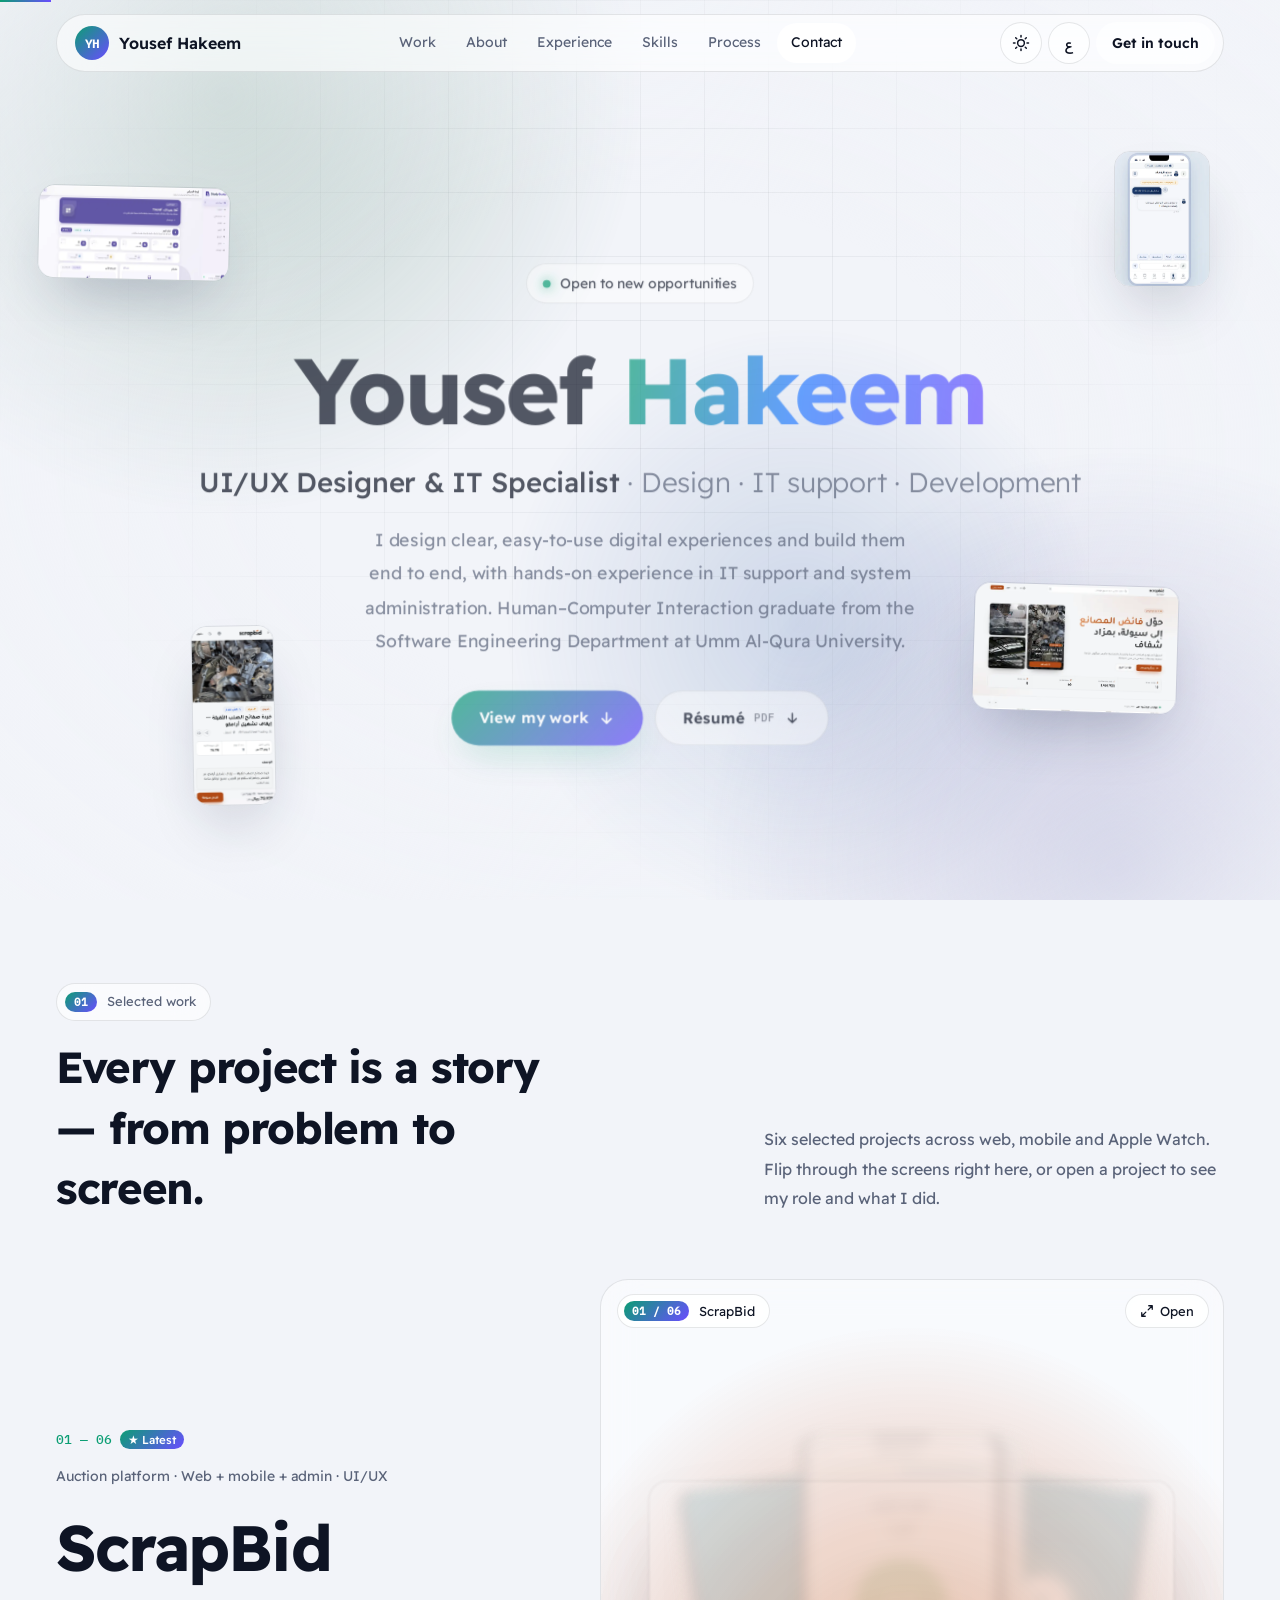
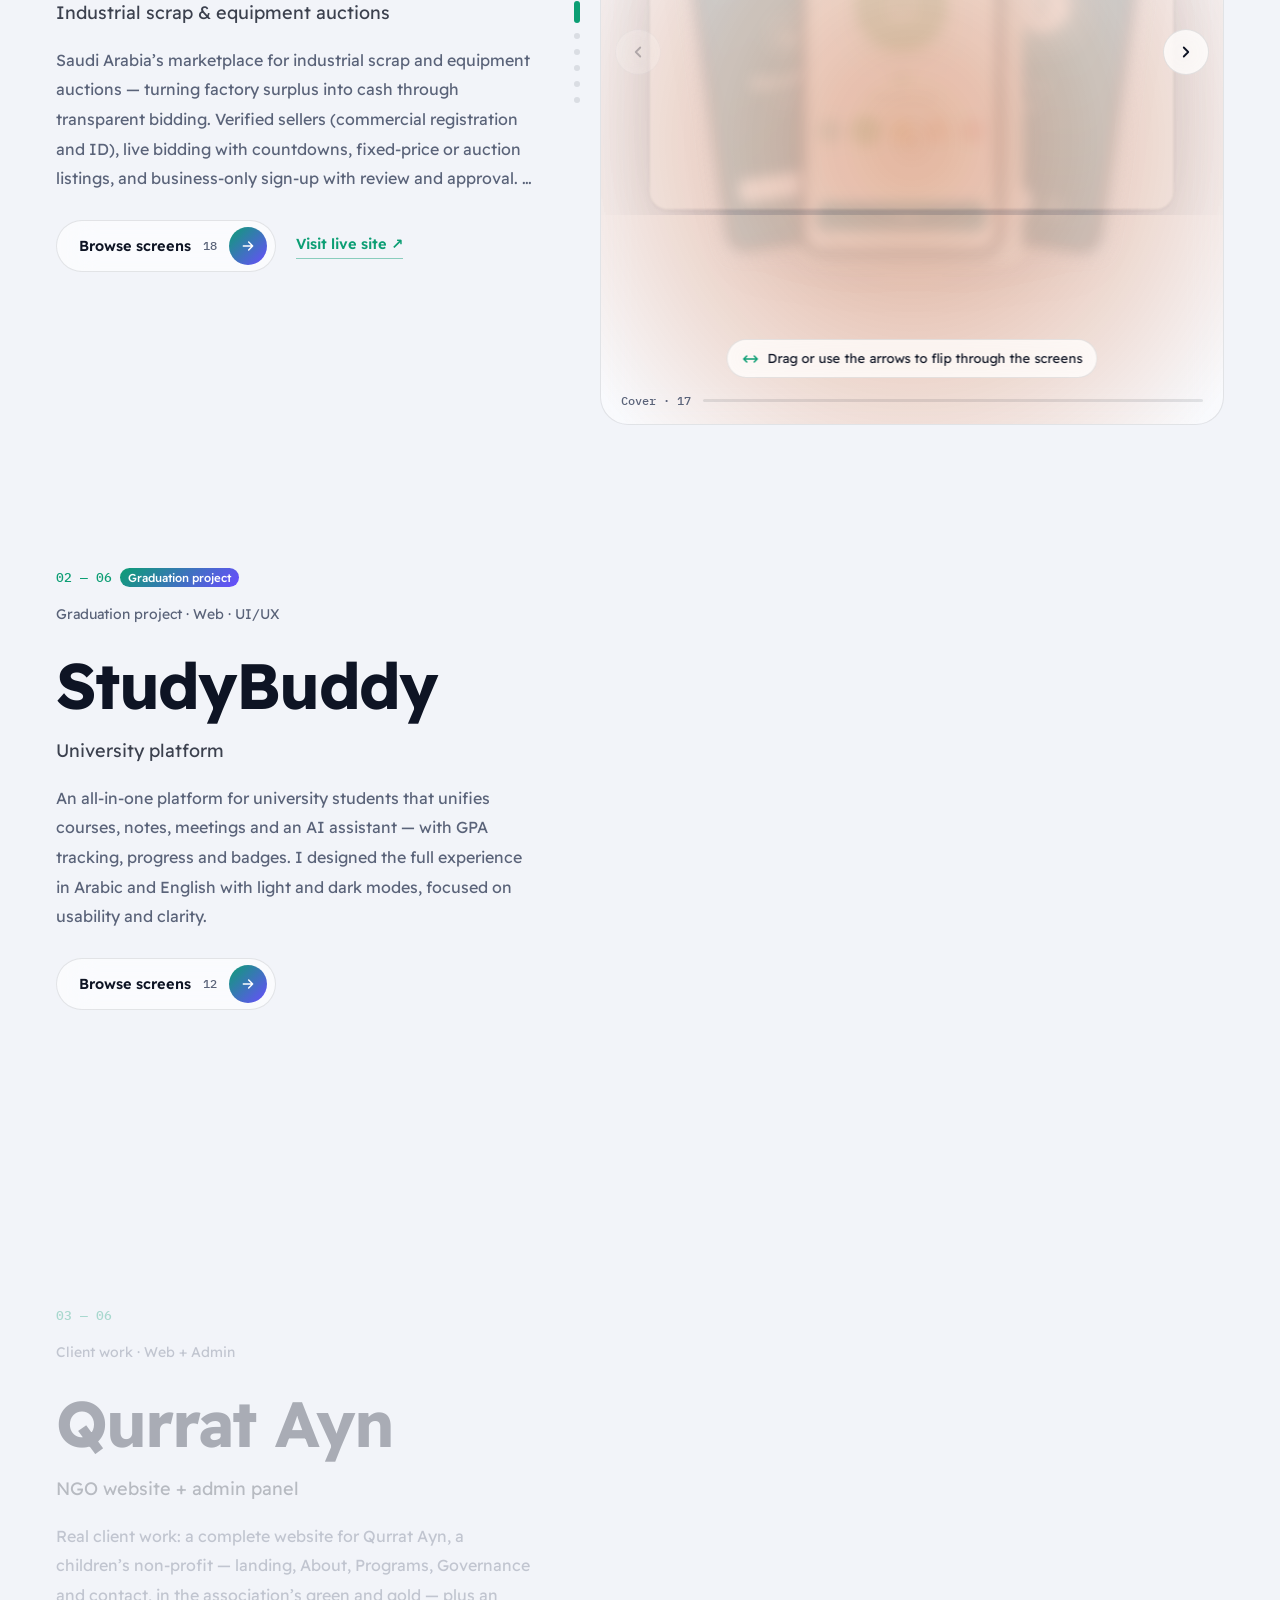
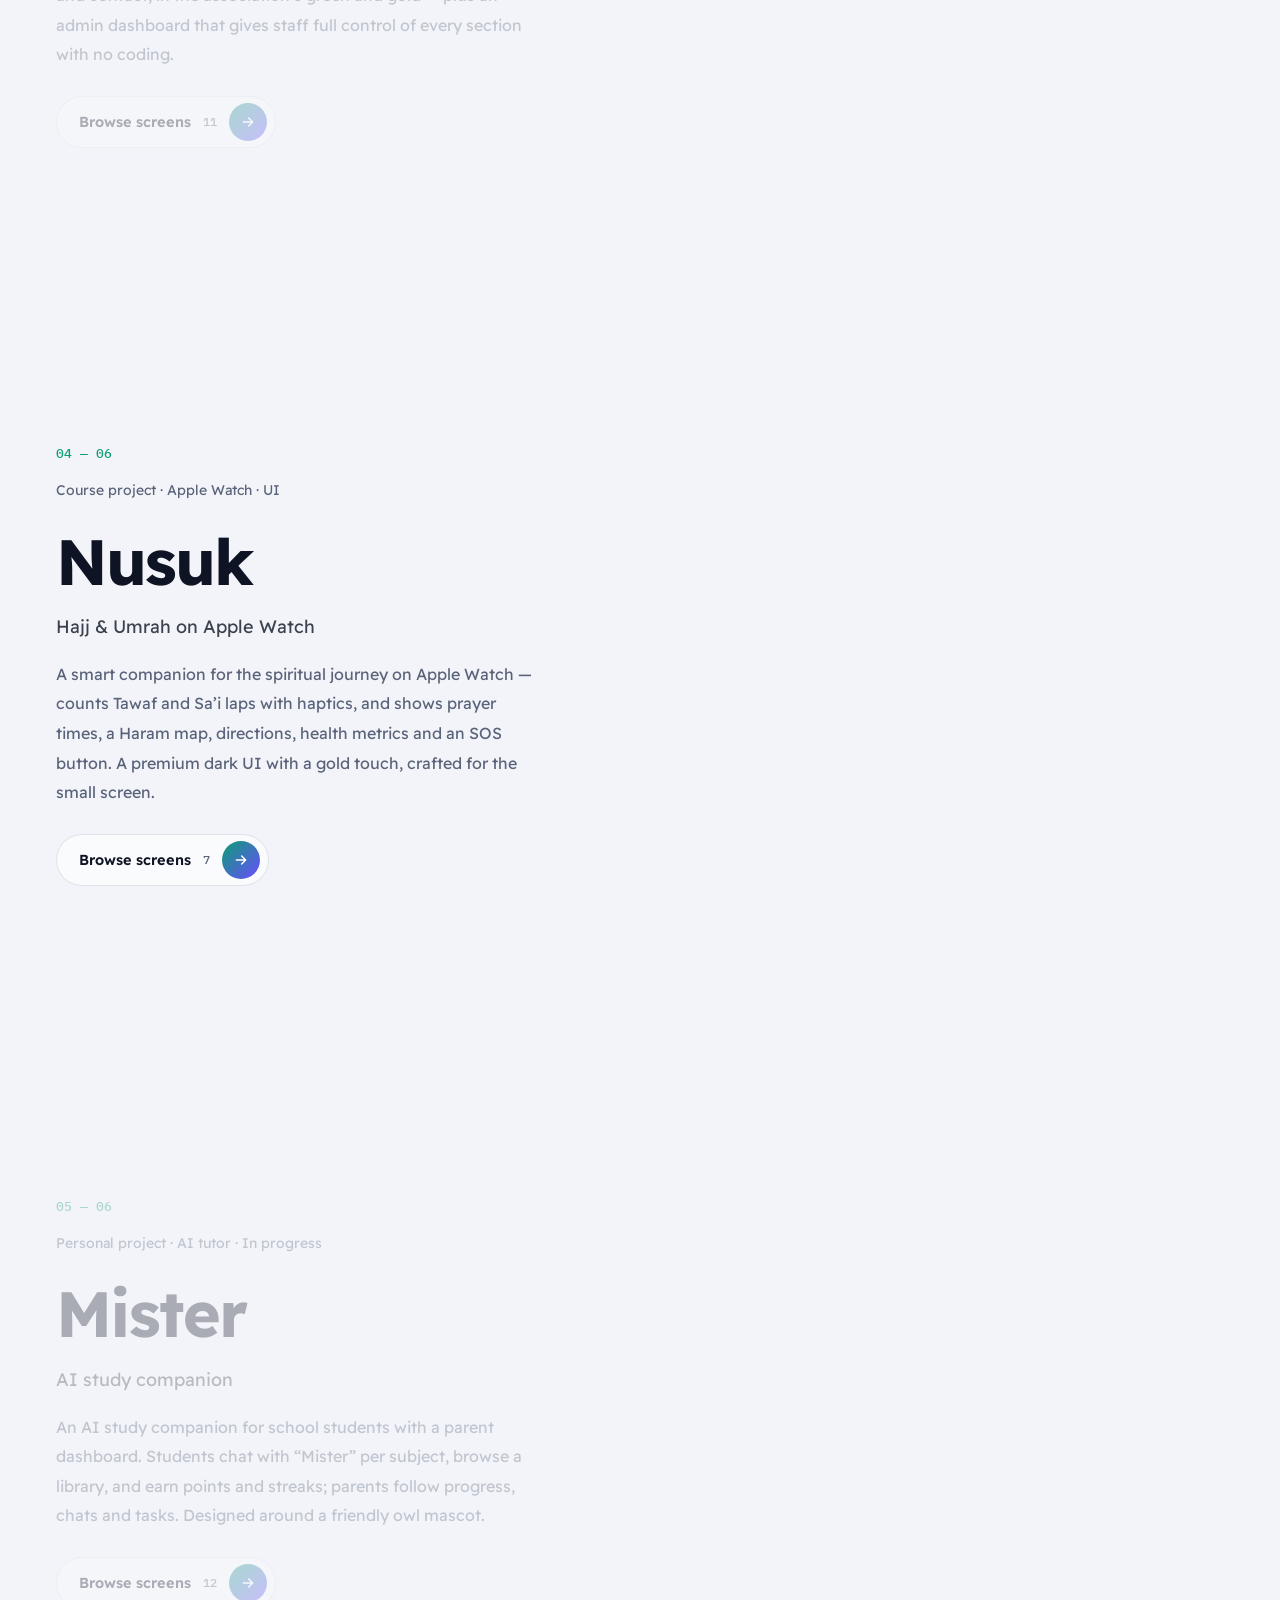
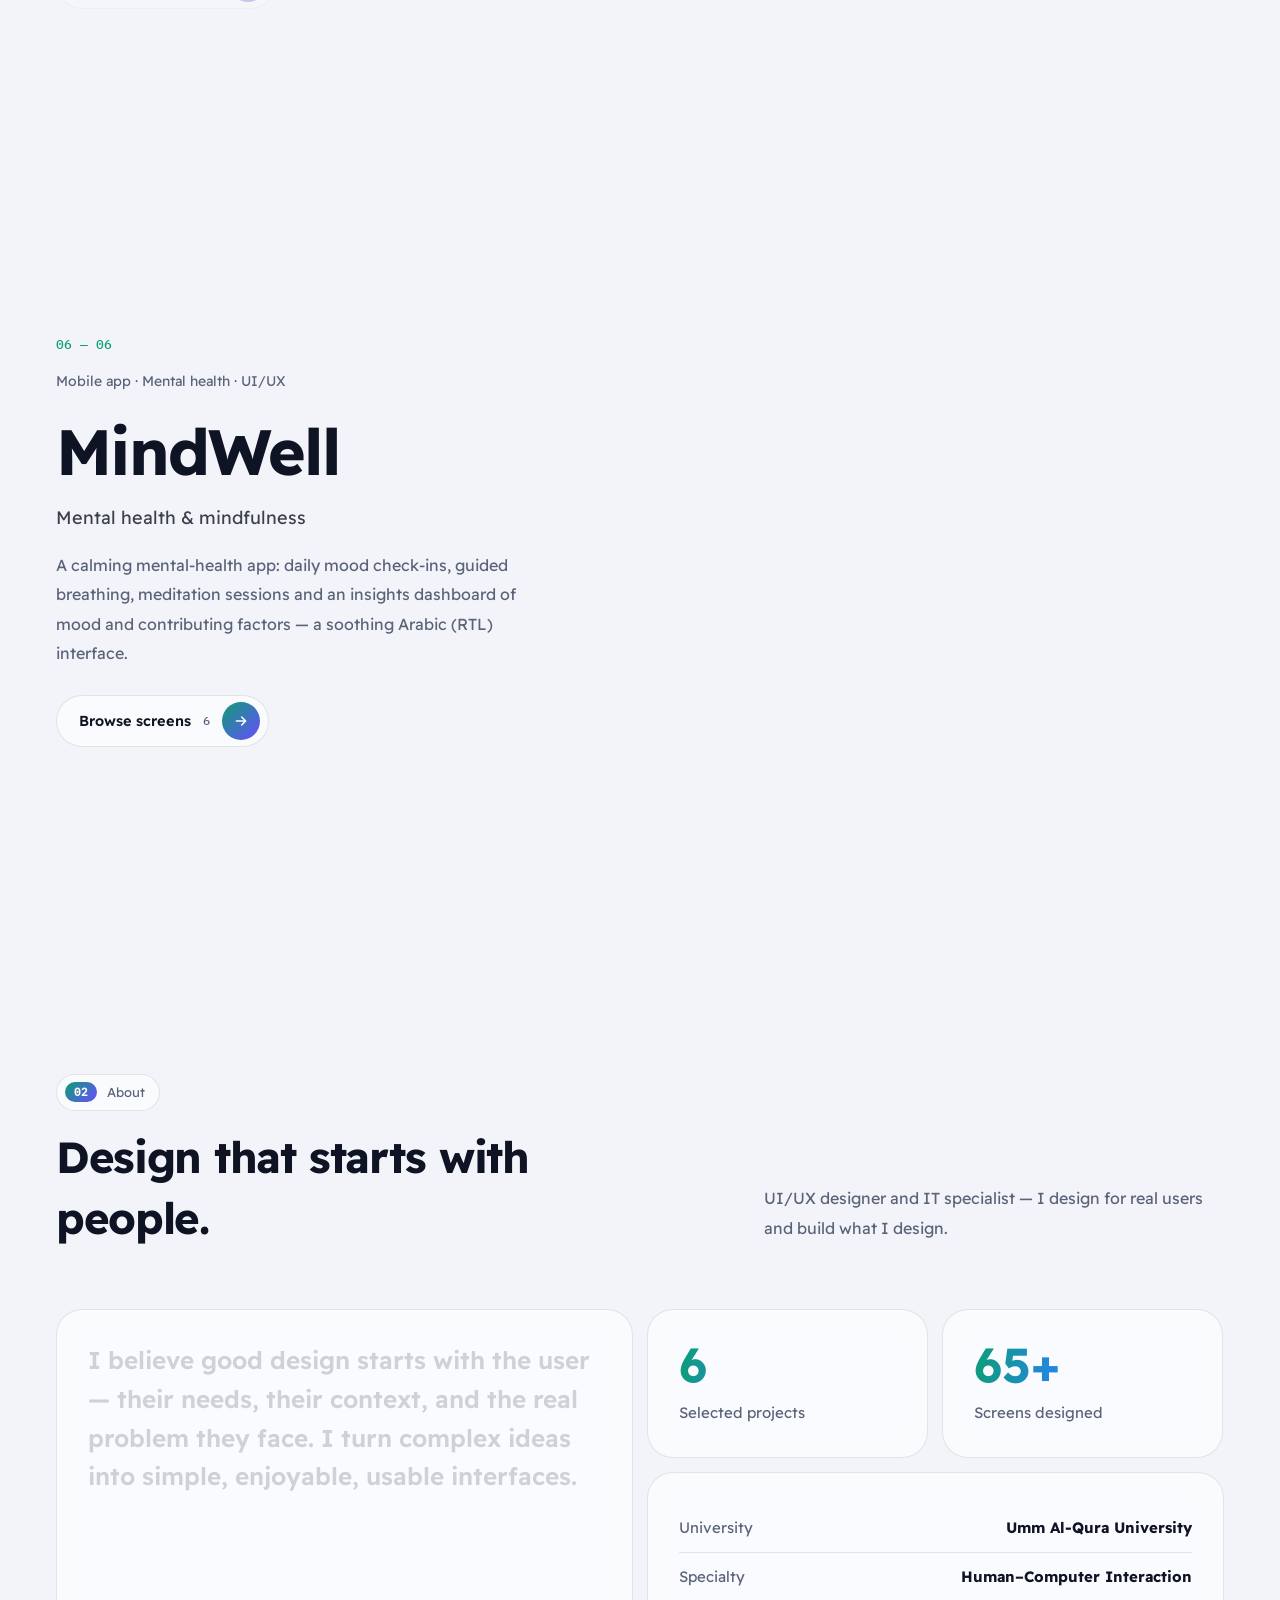
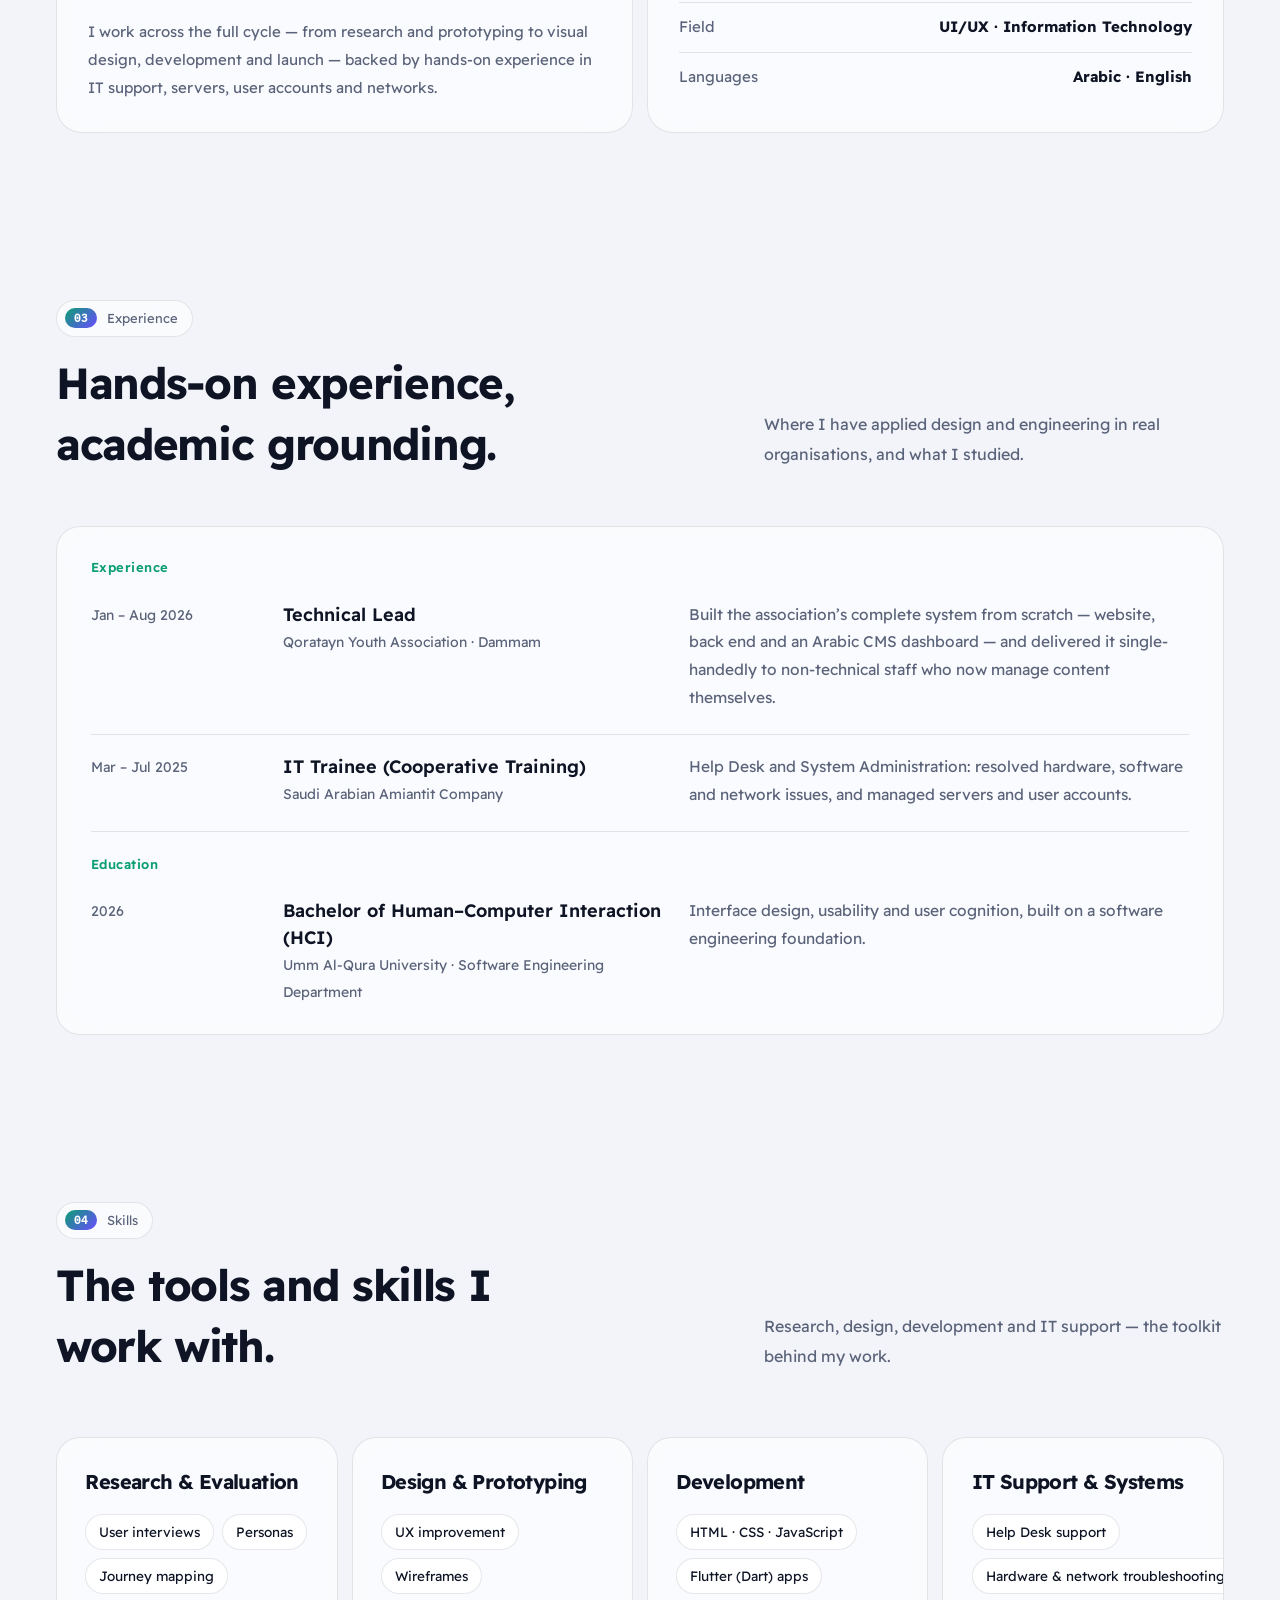
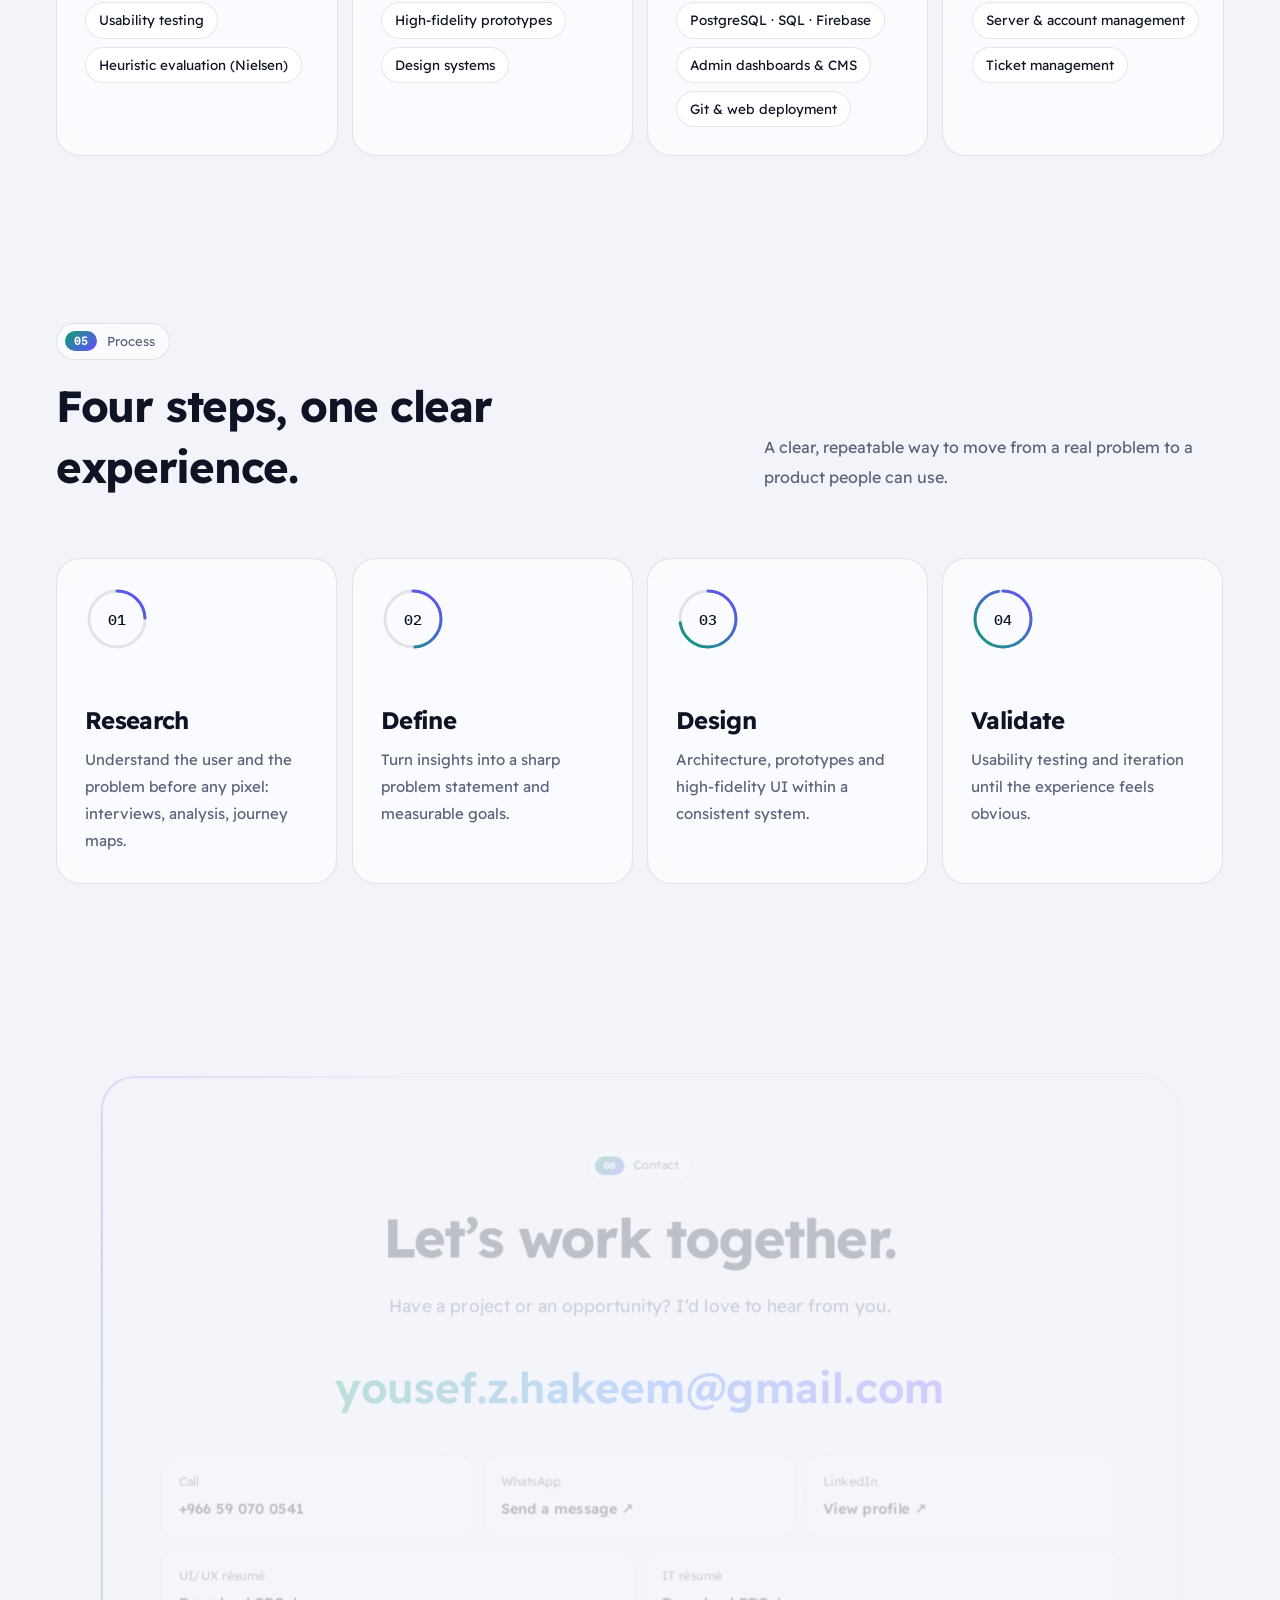
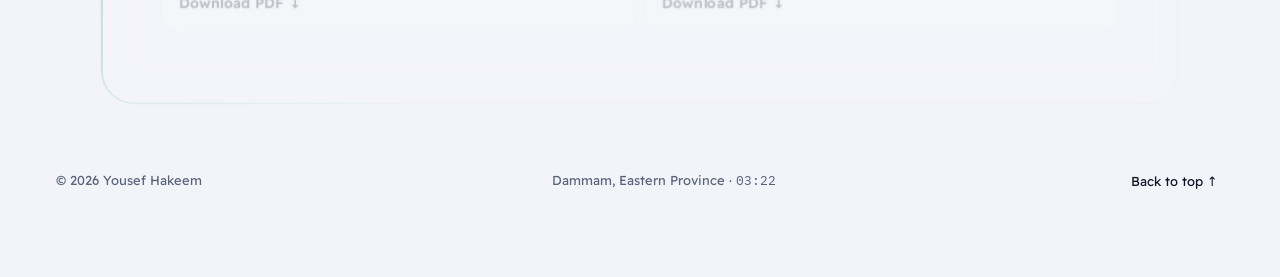
==== index.html @ 1721e30c "Make light mode the default theme New visitors land on the light theme (applied before first paint, " ====
<!doctype html>
<html lang="en" dir="ltr">
<head>
  <meta charset="utf-8">
  <meta name="viewport" content="width=device-width, initial-scale=1, viewport-fit=cover">
  <title>Yousef Hakeem — UI/UX Designer &amp; IT Specialist · يوسف حكيم</title>
  <meta name="description" content="Portfolio of Yousef Hakeem — UI/UX Designer &amp; IT Specialist, Human-Computer Interaction graduate from Umm Al-Qura University. بورتفوليو يوسف حكيم: تصميم UI/UX ودعم تقني وتطوير.">
  <meta name="author" content="Yousef Hakeem">
  <link rel="canonical" href="https://yousef-hakeem.github.io/">
  <meta name="theme-color" content="#f2f4f9">
  <meta property="og:type" content="website">
  <meta property="og:locale" content="en_US">
  <meta property="og:locale:alternate" content="ar_SA">
  <meta property="og:url" content="https://yousef-hakeem.github.io/">
  <meta property="og:title" content="Yousef Hakeem — UI/UX Designer &amp; IT Specialist · يوسف حكيم">
  <meta property="og:description" content="تصميم UI/UX · دعم تقني · تطوير — UI/UX Design · IT Support · Development">
  <meta property="og:image" content="https://yousef-hakeem.github.io/assets/og.jpg">
  <meta property="og:image:width" content="1200">
  <meta property="og:image:height" content="630">
  <meta name="twitter:card" content="summary_large_image">
  <meta name="twitter:image" content="https://yousef-hakeem.github.io/assets/og.jpg">
  <link rel="icon" href="data:image/svg+xml,%3Csvg xmlns='http://www.w3.org/2000/svg' viewBox='0 0 100 100'%3E%3Crect width='100' height='100' rx='24' fill='%23070a12'/%3E%3Ctext x='50' y='66' font-family='Arial' font-weight='800' font-size='46' fill='%237cf2c8' text-anchor='middle'%3EYH%3C/text%3E%3C/svg%3E">
  <link rel="stylesheet" href="shared/fonts.css?v=20261108c">
  <link rel="stylesheet" href="lib/lenis.css?v=20261108c">
  <link rel="stylesheet" href="shared/viewer.css?v=20261108c">
  <link rel="stylesheet" href="shared/fab.css?v=20261108c">
  <link rel="stylesheet" href="assets/site.css?v=20261108c">
  <script>
    window.SITE_ROOT = '';
    (function () {
      var t = 'light';
      try { t = localStorage.getItem('yh-theme') === 'dark' ? 'dark' : 'light'; } catch (e) {} // light by default
      document.documentElement.dataset.theme = t;
      // a visitor who chose Arabic gets it before first paint
      try { if (localStorage.getItem('yh-lang') === 'ar') { document.documentElement.lang = 'ar'; document.documentElement.dir = 'rtl'; } } catch (e) {}
      if (t === 'dark') document.querySelector('meta[name="theme-color"]').setAttribute('content', '#070a12');
      // the intro curtain plays once per visit
      try { if (sessionStorage.getItem('yh-intro') || matchMedia('(prefers-reduced-motion: reduce)').matches) document.documentElement.classList.add('no-loader'); } catch (e) {}
    })();
  </script>
</head>
<body>
  <div class="loader" aria-hidden="true">
    <div class="ld-mark"><i class="on-grad">YH</i></div>
    <div class="ld-line"><span class="ld-fill"></span></div>
    <div class="ld-meta"><span>UI / UX · HCI</span><b class="ld-n">00</b></div>
  </div>
  <div id="app"></div>
  <noscript><p style="padding:40px;text-align:center;font-family:sans-serif">يوسف حكيم — مصمم واجهات وتجربة المستخدم · yousef.z.hakeem@gmail.com · +966 59 070 0541</p></noscript>
  <script src="shared/media.js?v=20261108c"></script>
  <script src="shared/data.js?v=20261108c"></script>
  <script src="lib/gsap.min.js?v=20261108c"></script>
  <script src="lib/ScrollTrigger.min.js?v=20261108c"></script>
  <script src="lib/lenis.min.js?v=20261108c"></script>
  <script src="shared/viewer.js?v=20261108c"></script>
  <script src="shared/fab.js?v=20261108c"></script>
  <script src="assets/site.js?v=20261108c"></script>
</body>
</html>
---- shared/fonts.css ----
/* Self-hosted fonts (no external requests). Arabic + Latin subsets per family. */
@font-face { font-family: 'Alexandria'; src: url(../fonts/alexandria-arabic-wght-normal.woff2) format('woff2'); font-weight: 100 900; font-display: swap;
  unicode-range: U+0600-06FF, U+0750-077F, U+0870-088E, U+0890-0891, U+0897-08E1, U+08E3-08FF, U+200C-200E, U+2010-2011, U+204F, U+2E41, U+FB50-FDFF, U+FE70-FE74, U+FE76-FEFC; }
@font-face { font-family: 'Alexandria'; src: url(../fonts/alexandria-latin-wght-normal.woff2) format('woff2'); font-weight: 100 900; font-display: swap;
  unicode-range: U+0000-00FF, U+0131, U+0152-0153, U+02BB-02BC, U+02C6, U+02DA, U+02DC, U+0304, U+0308, U+0329, U+2000-206F, U+20AC, U+2122, U+2191, U+2193, U+2212, U+2215, U+FEFF, U+FFFD; }

@font-face { font-family: 'Readex Pro'; src: url(../fonts/readex-pro-arabic-wght-normal.woff2) format('woff2'); font-weight: 160 700; font-display: swap;
  unicode-range: U+0600-06FF, U+0750-077F, U+0870-088E, U+0890-0891, U+0897-08E1, U+08E3-08FF, U+200C-200E, U+2010-2011, U+204F, U+2E41, U+FB50-FDFF, U+FE70-FE74, U+FE76-FEFC; }
@font-face { font-family: 'Readex Pro'; src: url(../fonts/readex-pro-latin-wght-normal.woff2) format('woff2'); font-weight: 160 700; font-display: swap;
  unicode-range: U+0000-00FF, U+0131, U+0152-0153, U+02BB-02BC, U+02C6, U+02DA, U+02DC, U+0304, U+0308, U+0329, U+2000-206F, U+20AC, U+2122, U+2191, U+2193, U+2212, U+2215, U+FEFF, U+FFFD; }

@font-face { font-family: 'Noto Kufi Arabic'; src: url(../fonts/noto-kufi-arabic-arabic-wght-normal.woff2) format('woff2'); font-weight: 100 900; font-display: swap;
  unicode-range: U+0600-06FF, U+0750-077F, U+0870-088E, U+0890-0891, U+0897-08E1, U+08E3-08FF, U+200C-200E, U+2010-2011, U+204F, U+2E41, U+FB50-FDFF, U+FE70-FE74, U+FE76-FEFC; }
@font-face { font-family: 'Noto Kufi Arabic'; src: url(../fonts/noto-kufi-arabic-latin-wght-normal.woff2) format('woff2'); font-weight: 100 900; font-display: swap;
  unicode-range: U+0000-00FF, U+0131, U+0152-0153, U+02BB-02BC, U+02C6, U+02DA, U+02DC, U+0304, U+0308, U+0329, U+2000-206F, U+20AC, U+2122, U+2191, U+2193, U+2212, U+2215, U+FEFF, U+FFFD; }

@font-face { font-family: 'IBM Plex Mono'; src: url(../fonts/ibm-plex-mono-latin-400-normal.woff2) format('woff2'); font-weight: 400; font-display: swap; }
@font-face { font-family: 'IBM Plex Mono'; src: url(../fonts/ibm-plex-mono-latin-500-normal.woff2) format('woff2'); font-weight: 500; font-display: swap; }
---- lib/lenis.css ----
html.lenis,html.lenis body{height:auto}.lenis:not(.lenis-autoToggle).lenis-stopped{overflow:clip}.lenis.lenis-smooth [data-lenis-prevent]{overscroll-behavior:contain}.lenis.lenis-smooth iframe{pointer-events:none}.lenis.lenis-autoToggle{transition-property:overflow;transition-duration:1ms;transition-behavior:allow-discrete}
---- shared/viewer.css ----
/* Project viewer: full-screen sheet with every screen stacked, plus a zoom layer.
   Themed by the page through --pv-* custom properties. */
.pv { position: fixed; inset: 0; z-index: 9000; visibility: hidden; pointer-events: none; }
.pv.is-open { visibility: visible; pointer-events: auto; }
.pv-backdrop { position: absolute; inset: 0; background: var(--pv-backdrop, rgba(0,0,0,.6)); opacity: 0; transition: opacity .5s ease; backdrop-filter: blur(8px); -webkit-backdrop-filter: blur(8px); }
.pv.is-open .pv-backdrop { opacity: 1; }
.pv-sheet { position: absolute; inset: 0; background: var(--pv-bg, #0d0f0e); color: var(--pv-ink, #eee);
  transform: translateY(100%); transition: transform .75s cubic-bezier(.76,0,.24,1); display: flex; flex-direction: column;
  font-family: var(--pv-font, inherit); }
.pv.is-open .pv-sheet { transform: translateY(0); }
.pv-scroll { flex: 1; overflow-y: auto; overscroll-behavior: contain; -webkit-overflow-scrolling: touch; outline: none; }

.pv-top { position: sticky; top: 0; z-index: 3; display: flex; align-items: center; justify-content: space-between; gap: 12px;
  padding: 14px clamp(16px, 4vw, 40px); background: color-mix(in srgb, var(--pv-bg, #0d0f0e) 82%, transparent);
  backdrop-filter: blur(14px); -webkit-backdrop-filter: blur(14px); border-bottom: 1px solid var(--pv-line, rgba(255,255,255,.08)); }
.pv-crumb { font: 500 12px/1.2 'IBM Plex Mono', 'Readex Pro', ui-monospace, monospace; letter-spacing: .08em; color: var(--pv-muted, #9aa); text-transform: uppercase;
  white-space: nowrap; overflow: hidden; text-overflow: ellipsis; }
.pv-crumb b { color: var(--pv-accent, #5be3a8); font-weight: 500; }
.pv-close { flex-shrink: 0; height: 44px; padding: 0 18px 0 14px; border-radius: 999px; border: 1px solid var(--pv-line, rgba(255,255,255,.14));
  background: var(--pv-surface, rgba(255,255,255,.06)); color: inherit; font: inherit; font-size: 14px; cursor: pointer; display: inline-flex; align-items: center; gap: 8px; transition: background .2s, border-color .2s; }
.pv-close:hover { border-color: var(--pv-accent, #5be3a8); }
.pv-close svg { width: 18px; height: 18px; }

.pv-head { max-width: 1180px; margin: 0 auto; padding: clamp(28px, 6vw, 72px) clamp(16px, 4vw, 40px) clamp(20px, 4vw, 40px); }
.pv-tag { font: 500 12px/1.4 'IBM Plex Mono', 'Readex Pro', ui-monospace, monospace; letter-spacing: .1em; color: var(--pv-accent, #5be3a8); }
.pv-title { margin: 14px 0 6px; font-size: clamp(36px, 8vw, 92px); line-height: 1.02; font-weight: 700; letter-spacing: -.02em; }
.pv-sub { margin: 0; font-size: clamp(16px, 2.2vw, 22px); color: var(--pv-muted, #9aa); }
.pv-desc { margin: 22px 0 0; max-width: 66ch; font-size: clamp(15px, 1.6vw, 17px); line-height: 1.9; color: var(--pv-ink2, var(--pv-ink, #ddd)); opacity: .86; }
.pv-case { margin-top: 28px; display: grid; gap: 22px; max-width: 980px; }
.pv-facts { margin: 0; display: grid; grid-template-columns: repeat(auto-fit, minmax(180px, 1fr)); gap: 10px; }
.pv-facts div { padding: 14px 16px; border-radius: 14px; background: var(--pv-surface, rgba(255,255,255,.05)); border: 1px solid var(--pv-line, rgba(255,255,255,.12)); }
.pv-facts dt { font-size: 12.5px; color: var(--pv-muted, #9aa); }
.pv-facts dd { margin: 4px 0 0; font-size: 15px; font-weight: 600; color: var(--pv-ink, #eee); }
.pv-did h3 { margin: 0 0 10px; font-size: 16px; font-weight: 600; color: var(--pv-ink, #eee); }
.pv-did ul { margin: 0; padding: 0; list-style: none; display: grid; gap: 8px; }
.pv-did li { position: relative; padding-inline-start: 22px; font-size: 15px; line-height: 1.75; color: var(--pv-ink, #ddd); opacity: .9; }
.pv-did li::before { content: ''; position: absolute; inset-inline-start: 4px; top: .72em; width: 7px; height: 7px; border-radius: 50%; background: var(--pv-accent, #5be3a8); }
.pv-demo { justify-self: start; display: inline-flex; align-items: center; gap: 8px; height: 46px; padding: 0 20px; border-radius: 999px; font-weight: 600; font-size: 15px; text-decoration: none;
  background: var(--pv-accent, #5be3a8); color: var(--pv-bg, #0b0f1a); }
.pv-demo:hover { filter: brightness(1.08); }
/* wide screens: story on one side, case facts on the other */
@media (min-width: 1100px) {
  .pv-head { display: grid; grid-template-columns: minmax(0, 1.05fr) minmax(0, .95fr); column-gap: clamp(40px, 5vw, 80px); align-items: start; }
  .pv-head > * { grid-column: 1; }
  .pv-head .pv-count { justify-self: start; }
  .pv-head .pv-case { grid-column: 2; grid-row: 1 / span 6; margin-top: 6px; padding: 24px; border-radius: 22px;
    background: var(--pv-surface, rgba(255,255,255,.04)); border: 1px solid var(--pv-line, rgba(255,255,255,.12)); }
  .pv-head .pv-facts { grid-template-columns: 1fr 1fr; }
  .pv-head .pv-facts div { background: transparent; }
}
.pv-count { display: inline-flex; margin-top: 22px; padding: 7px 14px; border-radius: 999px; border: 1px solid var(--pv-line, rgba(255,255,255,.12));
  font: 500 12px/1 'IBM Plex Mono', 'Readex Pro', ui-monospace, monospace; color: var(--pv-muted, #9aa); }

.pv-list { max-width: 1180px; margin: 0 auto; padding: 0 clamp(12px, 4vw, 40px) 24px; display: grid; gap: clamp(14px, 2.4vw, 28px); }
.pv-list[data-kind="web"] { grid-template-columns: repeat(12, minmax(0, 1fr)); }
.pv-list[data-kind="web"] .pv-shot { grid-column: span 12; }
.pv-list[data-kind="web"] .pv-shot.is-tall { grid-column: span 4; }
.pv-list[data-kind="watch"] { grid-template-columns: repeat(auto-fill, minmax(min(100%, 460px), 1fr)); }
.pv-list[data-kind="phone"] { grid-template-columns: repeat(auto-fill, minmax(min(100%, 280px), 1fr)); }
.pv-shot { margin: 0; position: relative; border-radius: clamp(10px, 1.4vw, 18px); overflow: hidden; background: var(--pv-surface, rgba(255,255,255,.04));
  border: 1px solid var(--pv-line, rgba(255,255,255,.08)); cursor: zoom-in; opacity: 0; transform: translateY(40px);
  transition: opacity .8s ease, transform .9s cubic-bezier(.22,.61,.36,1); }
.pv-shot.in { opacity: 1; transform: none; }
.pv-shot img { display: block; width: 100%; height: auto; }
.pv-shot figcaption { position: absolute; inset-inline-start: 10px; bottom: 10px; padding: 5px 9px; border-radius: 8px; background: rgba(0,0,0,.55);
  color: #fff; font: 500 11px/1 'IBM Plex Mono', 'Readex Pro', ui-monospace, monospace; opacity: 0; transition: opacity .25s; direction: ltr; }
.pv-shot:hover figcaption { opacity: 1; }
@media (max-width: 700px) {
  .pv-list[data-kind] { grid-template-columns: 1fr; }
  .pv-list[data-kind] .pv-shot { grid-column: auto; }
}

.pv-next { display: block; max-width: 1180px; margin: clamp(30px, 6vw, 70px) auto 0; padding: clamp(36px, 7vw, 80px) clamp(16px, 4vw, 40px);
  border-top: 1px solid var(--pv-line, rgba(255,255,255,.08)); color: inherit; text-decoration: none; cursor: pointer; background: none; border-inline: 0; border-bottom: 0; width: 100%; text-align: start; font: inherit; }
.pv-next span { display: block; font: 500 12px/1.4 'IBM Plex Mono', 'Readex Pro', ui-monospace, monospace; letter-spacing: .1em; color: var(--pv-muted, #9aa); text-transform: uppercase; }
.pv-next strong { display: flex; align-items: center; gap: .4em; margin-top: 10px; font-size: clamp(32px, 7vw, 80px); line-height: 1.05; font-weight: 700; transition: color .3s; }
.pv-next:hover strong { color: var(--pv-accent, #5be3a8); }
.pv-next svg { width: .7em; height: .7em; transition: transform .35s cubic-bezier(.22,.61,.36,1); }
.pv-next:hover svg { transform: translateX(var(--pv-arrow-dir, 8px)); }
[dir="rtl"] .pv-next svg { transform: scaleX(-1); }
[dir="rtl"] .pv-next:hover svg { transform: scaleX(-1) translateX(8px); }

/* Zoom layer */
.pz { position: fixed; inset: 0; z-index: 9500; display: none; background: rgba(8,9,9,.96); touch-action: none; overscroll-behavior: contain; user-select: none; -webkit-user-select: none; }
.pz.is-open { display: block; }
.pz img { position: absolute; top: 0; left: 0; -webkit-user-drag: none; will-change: left, top, width; border-radius: 6px; box-shadow: 0 30px 80px rgba(0,0,0,.6); }
.pz-btn { position: fixed; z-index: 3; width: 48px; height: 48px; border-radius: 50%; border: 0; background: rgba(255,255,255,.14); color: #fff; cursor: pointer;
  display: flex; align-items: center; justify-content: center; backdrop-filter: blur(8px); -webkit-backdrop-filter: blur(8px); transition: background .2s; }
.pz-btn:hover { background: rgba(255,255,255,.26); }
.pz-btn svg { width: 20px; height: 20px; }
.pz-close { top: 14px; right: 14px; }
.pz-prev, .pz-next { top: 50%; transform: translateY(-50%); }
.pz-prev { left: 14px; } .pz-next { right: 14px; }
.pz-count { position: fixed; top: 26px; left: 50%; transform: translateX(-50%); direction: ltr; color: rgba(255,255,255,.75); font: 500 12px/1 'IBM Plex Mono', 'Readex Pro', ui-monospace, monospace; z-index: 3; }
.pz-hint { position: fixed; bottom: 18px; left: 50%; transform: translateX(-50%); z-index: 3; color: rgba(255,255,255,.85); background: rgba(0,0,0,.45);
  padding: 8px 14px; border-radius: 999px; font: 12px/1.4 'IBM Plex Mono', 'Readex Pro', ui-monospace, monospace; white-space: nowrap; pointer-events: none; transition: opacity .5s; }
@media (max-width: 700px) { .pz-prev, .pz-next { top: auto; bottom: 64px; transform: none; } }

html.pv-lock, html.pv-lock body { overflow: hidden !important; }
@media (prefers-reduced-motion: reduce) {
  .pv-sheet, .pv-backdrop, .pv-shot { transition: none !important; }
  .pv-shot { opacity: 1; transform: none; }
}

/* Arabic never gets letter-spacing or a Latin mono face (it breaks letter joining). */
:lang(ar) .pv-tag, :lang(ar) .pv-crumb, :lang(ar) .pv-count, :lang(ar) .pv-next span, :lang(ar) .pz-hint {
  letter-spacing: 0; font-family: var(--pv-font, inherit); text-transform: none; }
---- shared/fab.css ----
/* Floating contact button. Right side in Arabic, left in English; hidden while a project is open.
   Themed through --fab-* custom properties set by each page. */
.fab { position: fixed; bottom: var(--fab-bottom, 24px); z-index: 8000; font-family: var(--fab-font, inherit);
  transition: opacity .35s ease, transform .35s ease; }
.fab.is-right { right: 22px; } .fab.is-left { left: 22px; }
.fab.is-hidden, .fab.is-away, .fab.is-tucked { opacity: 0; transform: translateY(20px) scale(.9); pointer-events: none; }
.fab-btn { position: relative; width: 58px; height: 58px; border-radius: 50%; border: 0; cursor: pointer;
  background: var(--fab-bg, #2f8f77); color: var(--fab-fg, #fff); display: flex; align-items: center; justify-content: center;
  box-shadow: 0 10px 30px -6px var(--fab-glow, rgba(47,143,119,.55)); transition: transform .25s ease; }
.fab-btn:hover { transform: translateY(-3px); }
.fab-btn svg { width: 25px; height: 25px; transition: transform .35s cubic-bezier(.22,.61,.36,1), opacity .2s; }
.fab-btn .i-x { position: absolute; opacity: 0; transform: rotate(-90deg); }
.fab.is-open .fab-btn .i-phone { opacity: 0; transform: rotate(90deg); }
.fab.is-open .fab-btn .i-x { opacity: 1; transform: none; }
.fab-btn::after { content: ''; position: absolute; inset: 0; border-radius: 50%; border: 2px solid var(--fab-bg, #2f8f77); animation: fab-pulse 2.6s ease-out infinite; }
.fab.is-open .fab-btn::after { animation: none; opacity: 0; }
@keyframes fab-pulse { 0% { transform: scale(1); opacity: .55; } 75%, 100% { transform: scale(1.6); opacity: 0; } }

.fab-panel { position: absolute; bottom: 72px; width: 272px; padding: 16px; border-radius: 20px;
  background: var(--fab-panel, #f4f1ea); color: var(--fab-ink, #1d211e); border: 1px solid var(--fab-line, rgba(0,0,0,.08));
  box-shadow: 0 24px 60px -12px rgba(0,0,0,.35); opacity: 0; visibility: hidden; transform: translateY(12px) scale(.96);
  transition: opacity .25s ease, transform .3s cubic-bezier(.22,.61,.36,1), visibility .25s; }
.fab.is-right .fab-panel { right: 0; transform-origin: bottom right; }
.fab.is-left .fab-panel { left: 0; transform-origin: bottom left; }
.fab.is-open .fab-panel { opacity: 1; visibility: visible; transform: none; }
.fab-title { font: 500 11px/1 'IBM Plex Mono', 'Readex Pro', ui-monospace, monospace; letter-spacing: .14em; text-transform: uppercase; color: var(--fab-muted, #7b8279); }
.fab-num { display: block; margin: 12px 0 14px; direction: ltr; unicode-bidi: isolate; text-align: center; text-decoration: none; color: inherit;
  font: 600 20px/1.2 'IBM Plex Mono', 'Readex Pro', ui-monospace, monospace; letter-spacing: .03em; }
.fab-actions { display: flex; gap: 8px; }
.fab-actions a { flex: 1; height: 42px; border-radius: 12px; display: flex; align-items: center; justify-content: center; gap: 7px;
  font-size: 13.5px; font-weight: 600; text-decoration: none; transition: transform .15s, background .2s; }
.fab-actions a:active { transform: scale(.97); }
.fab-actions svg { width: 16px; height: 16px; }
.fab-call { background: var(--fab-bg, #2f8f77); color: var(--fab-fg, #fff); }
.fab-wa { border: 1px solid var(--fab-line, rgba(0,0,0,.12)); color: inherit; }
.fab-wa:hover { background: rgba(127,127,127,.1); }
@media (max-width: 700px) {
  .fab { bottom: var(--fab-bottom-m, var(--fab-bottom, 20px)); }
  .fab.is-right { right: 16px; } .fab.is-left { left: 16px; }
  .fab-btn { width: 54px; height: 54px; }
  .fab-panel { width: min(272px, calc(100vw - 32px)); bottom: 68px; }
}
@media (prefers-reduced-motion: reduce) { .fab-btn::after { animation: none; } }

:lang(ar) .fab-title { letter-spacing: 0; font-family: var(--fab-font, inherit); font-size: 12.5px; text-transform: none; }
---- assets/site.css ----
/* Yousef Hakeem — portfolio styles (dark + light) */
:root {
  --bg: #070a12; --ink: #eef2fb; --muted: #8f99b3; --line: rgba(255,255,255,.1);
  --glass: rgba(255,255,255,.055); --glass-2: rgba(255,255,255,.09); --glass-line: rgba(255,255,255,.13);
  --accent: #7cf2c8; --accent-2: #8b7bff; --on-accent: #070a12;
  --grad: linear-gradient(100deg, #7cf2c8, #b6f7ff 40%, #8b7bff);
  --c1: #2f8f77; --c2: #4b3bd6; --c3: #0f5bd8; --aurora-op: .55;
  --grid-line: rgba(255,255,255,.035); --vignette: rgba(7,10,18,.85); --bg-fade: rgba(7,10,18,.92);
  --stage-bg: rgba(9,12,22,.55); --stage-bg-m: rgba(9,12,22,.86); --chip-bg: rgba(7,10,18,.55); --menu-bg: rgba(7,10,18,.92);
  --shadow: rgba(0,0,0,.8); --bar: #1a2030; --bar-dot: #3a4255; --spot: rgba(124,242,200,.14);
  --nav-h: 74px; --pad: clamp(16px, 4.4vw, 64px); --maxw: 1320px;
  --ease: cubic-bezier(.22,.61,.36,1);
  --pv-bg: #0b0f1a; --pv-ink: #eef2fb; --pv-muted: #8f99b3; --pv-line: rgba(255,255,255,.1); --pv-accent: #7cf2c8; --pv-surface: rgba(255,255,255,.05); --pv-backdrop: rgba(4,6,12,.7);
  --pv-font: 'Readex Pro', system-ui, sans-serif;
  --fab-fg: #070a12; --fab-glow: rgba(124,242,200,.4); --fab-panel: #111726; --fab-ink: #eef2fb; --fab-muted: #8f99b3; --fab-line: rgba(255,255,255,.14);
  --fab-font: 'Readex Pro', system-ui, sans-serif;
  color-scheme: dark;
}
:root[data-theme="light"] {
  --bg: #f2f4f9; --ink: #0e1424; --muted: #5a6379; --line: rgba(14,20,36,.1);
  --glass: rgba(255,255,255,.62); --glass-2: rgba(255,255,255,.88); --glass-line: rgba(14,20,36,.1);
  --accent: #0c9e74; --accent-2: #6a4cff; --on-accent: #ffffff;
  --grad: linear-gradient(100deg, #0c9e74, #2b7fff 48%, #6a4cff);
  --aurora-op: .3; --grid-line: rgba(14,20,36,.05); --vignette: rgba(242,244,249,.7); --bg-fade: rgba(242,244,249,.94);
  --stage-bg: rgba(255,255,255,.5); --stage-bg-m: rgba(255,255,255,.86); --chip-bg: rgba(255,255,255,.8); --menu-bg: rgba(242,244,249,.95);
  --shadow: rgba(25,35,70,.28); --bar: #e6e9f0; --bar-dot: #c7ccd6; --spot: rgba(12,158,116,.1);
  --pv-bg: #f6f7fb; --pv-ink: #0e1424; --pv-muted: #5a6379; --pv-line: rgba(14,20,36,.1); --pv-accent: #0c9e74; --pv-surface: #ffffff; --pv-backdrop: rgba(20,26,45,.35);
  --fab-fg: #ffffff; --fab-glow: rgba(12,158,116,.35); --fab-panel: #ffffff; --fab-ink: #0e1424; --fab-muted: #5a6379; --fab-line: rgba(14,20,36,.12);
  color-scheme: light;
}
* { box-sizing: border-box; }
html { background: var(--bg); overflow-x: clip; }
body { margin: 0; color: var(--ink); background: var(--bg); font-family: 'Readex Pro', system-ui, sans-serif; font-size: 16px; line-height: 1.65; -webkit-font-smoothing: antialiased; overflow-x: clip; transition: background-color .5s, color .5s; }
::selection { background: var(--accent); color: var(--on-accent); }
a { color: inherit; }
img { max-width: 100%; display: block; }
.kufi { font-family: 'Noto Kufi Arabic', 'Readex Pro', sans-serif; }
:lang(en) .kufi { font-family: 'Readex Pro', sans-serif; letter-spacing: -.03em; }
.on-grad { background: linear-gradient(135deg, var(--accent), var(--accent-2)); color: var(--on-accent); }
.fab-btn, .fab-call { background: linear-gradient(135deg, var(--accent), var(--accent-2)); color: var(--on-accent); }
.fab-btn::after { border-color: var(--accent); }
/* theme switch: circular reveal handled by the View Transitions API */
::view-transition-old(root), ::view-transition-new(root) { animation: none; mix-blend-mode: normal; }

/* aurora */
.aurora { position: fixed; inset: 0; z-index: 0; pointer-events: none; overflow: hidden; }
.aurora i { position: absolute; width: 75vmax; height: 75vmax; border-radius: 50%; opacity: var(--aurora-op); will-change: transform; transition: opacity .6s; }
.aurora .b1 { background: radial-gradient(circle, var(--c1) 0%, transparent 62%); top: -30vmax; left: -20vmax; animation: drift1 22s ease-in-out infinite alternate; }
.aurora .b2 { background: radial-gradient(circle, var(--c2) 0%, transparent 62%); bottom: -35vmax; right: -25vmax; animation: drift2 26s ease-in-out infinite alternate; }
.aurora .b3 { background: radial-gradient(circle, var(--c3) 0%, transparent 60%); top: 30%; left: 35%; width: 55vmax; height: 55vmax; opacity: calc(var(--aurora-op) * .65); animation: drift3 30s ease-in-out infinite alternate; }
@keyframes drift1 { to { transform: translate(18vw, 14vh) scale(1.15); } }
@keyframes drift2 { to { transform: translate(-16vw, -18vh) scale(1.1); } }
@keyframes drift3 { to { transform: translate(-20vw, 10vh) scale(.85); } }
.aurora-grid { position: absolute; inset: 0; background-image: linear-gradient(var(--grid-line) 1px, transparent 1px), linear-gradient(90deg, var(--grid-line) 1px, transparent 1px);
  background-size: 64px 64px; mask-image: radial-gradient(ellipse at 50% 30%, #000 20%, transparent 75%); -webkit-mask-image: radial-gradient(ellipse at 50% 30%, #000 20%, transparent 75%); }
.aurora-vignette { position: absolute; inset: 0; background: radial-gradient(ellipse at 50% 50%, transparent 40%, var(--vignette)); }
main, .nav { position: relative; z-index: 1; }
.progress { position: fixed; top: 0; inset-inline: 0; height: 2px; z-index: 8600; background: linear-gradient(90deg, var(--accent), var(--accent-2)); transform: scaleX(0); transform-origin: var(--po, right); pointer-events: none; }
[dir="ltr"] .progress { --po: left; }

/* intro curtain */
.loader { position: fixed; inset: 0; z-index: 9900; background: var(--bg); display: flex; flex-direction: column; align-items: center; justify-content: center; gap: 26px; }
.no-loader .loader { display: none; }
.ld-mark i { width: 74px; height: 74px; border-radius: 50%; display: flex; align-items: center; justify-content: center; font: 600 22px 'IBM Plex Mono', 'Readex Pro', monospace; font-style: normal; box-shadow: 0 20px 60px -14px var(--fab-glow); }
.ld-line { width: min(240px, 60vw); height: 2px; border-radius: 2px; background: var(--glass-line); overflow: hidden; }
.ld-fill { display: block; height: 100%; background: linear-gradient(90deg, var(--accent), var(--accent-2)); transform: scaleX(0); transform-origin: left; }
.ld-meta { width: min(240px, 60vw); display: flex; justify-content: space-between; font: 500 12px 'IBM Plex Mono', 'Readex Pro', monospace; color: var(--muted); direction: ltr; }
.ld-n { font-weight: 500; color: var(--ink); }

/* custom cursor (fine pointers only) */
.cursor { display: none; }
.has-cursor, .has-cursor * { cursor: none !important; }
.has-cursor .cursor { display: block; position: fixed; left: 0; top: 0; z-index: 10000; pointer-events: none; }
.cur-dot { position: fixed; left: -3px; top: -3px; width: 6px; height: 6px; border-radius: 50%; background: var(--accent); transition: opacity .25s; }
.cur-ring { position: fixed; left: -19px; top: -19px; width: 38px; height: 38px; border-radius: 50%; border: 1px solid color-mix(in srgb, var(--ink) 45%, transparent);
  display: flex; align-items: center; justify-content: center; transition: width .45s var(--ease), height .45s var(--ease), left .45s var(--ease), top .45s var(--ease), background .35s, border-color .35s, opacity .3s; }
.cur-ring i { display: flex; color: var(--accent); opacity: 0; scale: .6; transition: opacity .3s, scale .45s var(--ease); }
.cur-ring i svg { width: 16px; height: 16px; }
/* links and projects: the ring tightens around the target */
.cursor.is-link .cur-ring { width: 44px; height: 44px; left: -22px; top: -22px; border-color: var(--accent); background: color-mix(in srgb, var(--accent) 8%, transparent); }
.cursor.is-link .cur-dot { opacity: 0; }
/* gallery / zoomable screens: a small frosted ring with a quiet hint icon */
.cursor.is-hint .cur-ring { width: 46px; height: 46px; left: -23px; top: -23px; border-color: color-mix(in srgb, var(--accent) 70%, transparent);
  background: color-mix(in srgb, var(--bg) 55%, transparent); backdrop-filter: blur(6px); -webkit-backdrop-filter: blur(6px); }
.cursor.is-hint .cur-ring i { opacity: 1; scale: 1; }
.cursor.is-hint .cur-dot { opacity: 0; }
.cursor.is-down .cur-ring { scale: .86; }
.cur-ring { transition-property: width, height, left, top, background, border-color, opacity, scale; }
.cursor.is-hidden .cur-dot, .cursor.is-hidden .cur-ring { opacity: 0; }

/* glass */
.glass { background: var(--glass); border: 1px solid var(--glass-line); backdrop-filter: blur(18px) saturate(140%); -webkit-backdrop-filter: blur(18px) saturate(140%); }
.spot { position: relative; overflow: hidden; }
.spot::before { content: ''; position: absolute; inset: 0; pointer-events: none; opacity: 0; transition: opacity .4s;
  background: radial-gradient(420px circle at var(--mx, 50%) var(--my, 50%), var(--spot), transparent 60%); }
.spot:hover::before { opacity: 1; }

/* nav */
.nav { position: fixed; top: 14px; inset-inline: var(--pad); z-index: 8500; height: 58px; border-radius: 999px; padding: 0 8px 0 18px; display: flex; align-items: center; justify-content: space-between; gap: 12px; transition: transform .6s var(--ease); }
[dir="rtl"] .nav { padding: 0 18px 0 8px; }
.nav.is-hidden { transform: translateY(-140%); }
.logo { display: flex; align-items: center; gap: 10px; text-decoration: none; font-weight: 600; }
.logo i { width: 34px; height: 34px; border-radius: 50%; display: flex; align-items: center; justify-content: center; font: 600 12px 'IBM Plex Mono', 'Readex Pro', monospace; font-style: normal; }
.nav-links { display: flex; gap: 2px; }
.nav-links a { padding: 8px 14px; border-radius: 999px; text-decoration: none; font-size: 14px; color: var(--muted); transition: color .25s, background .25s; }
.nav-links a:hover { color: var(--ink); }
.nav-links a.is-active { color: var(--ink); background: var(--glass-2); }
.nav-actions { display: flex; gap: 6px; }
.gbtn { height: 42px; min-width: 42px; padding: 0 16px; border-radius: 999px; border: 1px solid var(--glass-line); background: var(--glass); color: var(--ink); cursor: pointer;
  display: inline-flex; align-items: center; justify-content: center; gap: 8px; font: 500 13px 'IBM Plex Mono', 'Readex Pro', monospace; text-decoration: none; transition: background .25s, border-color .25s; }
.gbtn:hover { background: var(--glass-2); border-color: var(--accent); }
.gbtn-grad { border: 0; font-family: 'Readex Pro', sans-serif; font-weight: 600; font-size: 14px; }
.theme-btn { padding: 0; width: 42px; position: relative; overflow: hidden; }
.theme-btn svg { width: 18px; height: 18px; position: absolute; transition: transform .6s var(--ease), opacity .4s; }
.theme-btn .i-sun { transform: translateY(120%) rotate(-90deg); opacity: 0; }
[data-theme="light"] .theme-btn .i-sun { transform: none; opacity: 1; }
[data-theme="light"] .theme-btn .i-moon { transform: translateY(-120%) rotate(90deg); opacity: 0; }
.menu-btn { display: none; }
.menu { position: fixed; inset: 0; z-index: 8400; background: var(--menu-bg); backdrop-filter: blur(20px); -webkit-backdrop-filter: blur(20px); padding: 110px var(--pad) 30px; display: flex; flex-direction: column; justify-content: space-between; opacity: 0; visibility: hidden; transition: opacity .4s, visibility .4s; }
.menu-open .menu { opacity: 1; visibility: visible; }
.menu-links a { display: block; padding: 10px 0; font-size: clamp(36px, 11vw, 60px); font-weight: 700; text-decoration: none; background: linear-gradient(90deg, var(--ink), var(--muted)); -webkit-background-clip: text; background-clip: text; color: transparent; }
.menu-foot { display: flex; flex-wrap: wrap; gap: 8px; }

/* sections */
section { position: relative; padding: clamp(56px, 6.5vw, 104px) var(--pad); }
.eyebrow { display: inline-flex; align-items: center; gap: 10px; padding: 7px 14px 7px 8px; border-radius: 999px; font-size: 13px; color: var(--muted); }
[dir="rtl"] .eyebrow { padding: 7px 8px 7px 14px; }
.eyebrow b { padding: 3px 9px; border-radius: 999px; font: 600 11px 'IBM Plex Mono', 'Readex Pro', monospace; }
.h2 { margin: 16px 0 0; font-size: clamp(28px, 3.4vw, 50px); line-height: 1.4; font-weight: 700; max-width: 17ch; }
/* section header: title on one side, a short lead on the other (no dead space) */
.sec-head { max-width: var(--maxw); margin: 0 auto; display: grid; grid-template-columns: minmax(0, 1.15fr) minmax(0, .85fr); align-items: end; gap: clamp(20px, 4vw, 64px); }
.sec-lead { margin: 0; padding-bottom: .35em; color: var(--muted); font-size: clamp(15px, 1.25vw, 17.5px); line-height: 1.85; max-width: 46ch; justify-self: end; }
.grad { background: var(--grad); -webkit-background-clip: text; background-clip: text; color: transparent; }
.w { display: inline-block; overflow: hidden; vertical-align: top; padding: .2em .04em .3em; margin: -.2em -.04em -.3em; }
.w > span { display: inline-block; will-change: transform; }

/* hero */
.hero { min-height: 100svh; display: flex; flex-direction: column; align-items: center; justify-content: center; text-align: center; padding-top: 120px; perspective: 1200px; overflow: hidden; }
.floaters { position: absolute; inset: 0; pointer-events: none; }
.fl { position: absolute; border-radius: 16px; overflow: hidden; box-shadow: 0 30px 60px -20px var(--shadow); border: 1px solid var(--glass-line); will-change: transform; pointer-events: auto; cursor: pointer; transition: border-color .3s; filter: brightness(var(--b, 1)); }
[data-theme="light"] .fl { filter: none; }
.fl:hover { border-color: var(--accent); }
.fl.is-off { display: none; }
.fl img { width: 100%; height: 100%; object-fit: cover; object-position: top; }
.hero-inner { position: relative; z-index: 2; display: flex; flex-direction: column; align-items: center; }
.avail { display: inline-flex; align-items: center; gap: 10px; padding: 8px 16px; border-radius: 999px; font-size: 14px; }
.avail i { width: 8px; height: 8px; border-radius: 50%; background: var(--accent); box-shadow: 0 0 12px var(--accent); animation: glow 1.8s ease-in-out infinite; }
@keyframes glow { 50% { opacity: .35; } }
.hero-name { margin: 26px 0 0; font-size: clamp(52px, 7.4vw, 128px); line-height: 1.3; font-weight: 800; }
.hero-name .w { padding-inline: .06em; }
.hero-role { margin: 10px 0 0; font-size: clamp(18px, 2.2vw, 28px); color: var(--ink); font-weight: 500; }
.hero-role span { color: var(--muted); font-weight: 300; }
.hero-role i { font-style: normal; }
.hero-intro { margin: 18px auto 0; max-width: 52ch; color: var(--muted); font-size: clamp(15px, 1.4vw, 18px); line-height: 1.9; }
.hero-cta { display: flex; flex-wrap: wrap; justify-content: center; gap: 12px; margin-top: 34px; }
.cta { height: 56px; padding: 0 28px; border-radius: 999px; display: inline-flex; align-items: center; gap: 10px; font-weight: 600; font-size: 15.5px; text-decoration: none; white-space: nowrap; transition: box-shadow .3s; }
.cta svg { width: 18px; height: 18px; }
.cta-grad { box-shadow: 0 16px 40px -12px var(--fab-glow); }
.cta-grad:hover { box-shadow: 0 22px 50px -12px var(--fab-glow); }
.cta small { font: 500 11px 'IBM Plex Mono', 'Readex Pro', monospace; opacity: .6; }
.cv-pick { position: relative; z-index: 5; }
.cv-toggle { cursor: pointer; border: 1px solid var(--glass-line); color: var(--ink); font-family: inherit; }
.cv-toggle svg { width: 16px; height: 16px; transition: rotate .4s var(--ease); }
.cv-pick.is-open .cv-toggle svg { rotate: 180deg; }
.cv-menu { position: absolute; bottom: calc(100% + 10px); inset-inline-start: 50%; translate: -50% -6px; width: 290px; padding: 6px; border-radius: 20px; background: var(--menu-bg);
  box-shadow: 0 30px 60px -20px var(--shadow); display: grid; gap: 4px; opacity: 0; visibility: hidden; transition: opacity .3s, translate .4s var(--ease), visibility .3s; text-align: start; }
[dir="rtl"] .cv-menu { translate: 50% -6px; }
.cv-pick.is-open .cv-menu { opacity: 1; visibility: visible; translate: -50% 0; }
[dir="rtl"] .cv-pick.is-open .cv-menu { translate: 50% 0; }
.cv-menu a { display: grid; grid-template-columns: 1fr auto; gap: 2px 10px; align-items: center; padding: 12px 14px; border-radius: 14px; text-decoration: none; transition: background .25s; }
.cv-menu a:hover, .cv-menu a:focus-visible { background: var(--glass-2); outline: none; }
.cv-menu b { font-size: 15px; font-weight: 600; }
.cv-menu small { grid-column: 1; font-size: 12.5px; color: var(--muted); }
.cv-menu i { grid-column: 2; grid-row: 1 / span 2; font: 500 11px 'IBM Plex Mono', 'Readex Pro', monospace; font-style: normal; color: var(--accent); }
@keyframes wheel { 0% { transform: translateY(0); opacity: 1; } 80% { transform: translateY(14px); opacity: 0; } 100% { opacity: 0; } }

/* showcase (scroll-story with a swipeable stage) */
.sc-head { max-width: var(--maxw); margin: 0 auto; }
.sc-wrap { max-width: var(--maxw); margin: clamp(30px, 5vw, 60px) auto 0; display: grid; grid-template-columns: minmax(0, 1fr) minmax(0, 1.3fr); gap: clamp(30px, 5vw, 80px); }
.sc-sticky { position: sticky; top: calc(var(--nav-h) + 40px); height: calc(100vh - var(--nav-h) - 80px); align-self: start; }
.sc-stage { position: absolute; inset: 0; border-radius: 28px; overflow: hidden; background: var(--stage-bg); touch-action: pan-y; user-select: none; -webkit-user-select: none; cursor: grab; outline: none; perspective: 1400px; }
.sc-stage:active { cursor: grabbing; }
.sc-stage:focus-visible { box-shadow: 0 0 0 2px var(--accent); }
.sc-glow { position: absolute; inset: 0; background: radial-gradient(90% 80% at 50% 62%, color-mix(in srgb, var(--c, var(--accent)) 50%, transparent), transparent 70%); transition: background .8s; }
.sv { position: absolute; inset: 0; display: flex; align-items: center; justify-content: center; padding: 64px clamp(24px, 4vw, 60px) 70px; will-change: transform, opacity; }
.sv .cv { position: relative; }
.sv img { -webkit-user-drag: none; user-select: none; pointer-events: none; }
.sc-label { position: absolute; z-index: 4; inset-inline-start: 16px; top: 14px; display: flex; align-items: center; gap: 10px; height: 34px; padding: 0 14px 0 6px; border-radius: 999px;
  background: var(--chip-bg); border: 1px solid var(--glass-line); backdrop-filter: blur(10px); -webkit-backdrop-filter: blur(10px); font-size: 13px; pointer-events: none; overflow: hidden; }
[dir="rtl"] .sc-label { padding: 0 6px 0 14px; }
.sc-label b { padding: 3px 8px; border-radius: 999px; font: 600 11px 'IBM Plex Mono', 'Readex Pro', monospace; direction: ltr; }
.sc-label span { display: inline-block; white-space: nowrap; }
.sc-open { position: absolute; z-index: 4; inset-inline-end: 14px; top: 14px; height: 34px; padding: 0 14px; border-radius: 999px; border: 1px solid var(--glass-line); background: var(--chip-bg); color: var(--ink);
  font: inherit; font-size: 13px; display: inline-flex; align-items: center; gap: 6px; cursor: pointer; backdrop-filter: blur(10px); -webkit-backdrop-filter: blur(10px); transition: border-color .25s; }
.sc-open:hover { border-color: var(--accent); }
.sc-open svg { width: 14px; height: 14px; }
.sc-nav { position: absolute; z-index: 4; top: 50%; width: 46px; height: 46px; margin-top: -23px; border-radius: 50%; border: 1px solid var(--glass-line); background: var(--chip-bg); color: var(--ink);
  display: flex; align-items: center; justify-content: center; cursor: pointer; backdrop-filter: blur(10px); -webkit-backdrop-filter: blur(10px); transition: opacity .3s, transform .3s var(--ease), border-color .25s; }
.sc-nav:hover { border-color: var(--accent); transform: scale(1.08); }
.sc-nav svg { width: 18px; height: 18px; }
.sc-nav[disabled] { opacity: .25; pointer-events: none; }
.sc-meter { position: absolute; z-index: 4; inset-inline: 20px; bottom: 16px; display: flex; align-items: center; gap: 12px; pointer-events: none; }
.sc-count { font: 500 12px 'IBM Plex Mono', 'Readex Pro', monospace; color: var(--muted); direction: ltr; min-width: 52px; }
.sc-bar { flex: 1; height: 3px; border-radius: 3px; background: var(--glass-line); overflow: hidden; }
.sc-bar i { display: block; height: 100%; width: 100%; border-radius: inherit; background: linear-gradient(90deg, var(--accent), var(--accent-2)); transform-origin: var(--po, right); transform: scaleX(0); }
[dir="ltr"] .sc-bar i { --po: left; }
.sc-hint { position: absolute; z-index: 5; left: 50%; bottom: 46px; transform: translateX(-50%); padding: 8px 14px; border-radius: 999px; background: var(--chip-bg); border: 1px solid var(--glass-line);
  backdrop-filter: blur(10px); -webkit-backdrop-filter: blur(10px); font-size: 13px; white-space: nowrap; opacity: 0; pointer-events: none; display: flex; align-items: center; gap: 8px; }
.sc-hint svg { width: 18px; height: 18px; color: var(--accent); }
.sc-list { order: 1; }
.sc-sticky { order: 2; }
.sc-dots { position: absolute; inset-inline-start: -26px; top: 50%; transform: translateY(-50%); display: flex; flex-direction: column; gap: 10px; }
.sc-dots i { width: 6px; height: 6px; border-radius: 50%; background: var(--glass-line); transition: background .3s, height .4s var(--ease); }
.sc-dots i.is-on { background: var(--accent); height: 22px; border-radius: 4px; }
.sc-item { min-height: 82vh; display: flex; flex-direction: column; justify-content: center; padding: 30px 0; cursor: pointer; outline: none; transition: opacity .6s var(--ease); }
.sc-item:not(.is-active) { opacity: .32; }
.sc-n { font: 500 13px 'IBM Plex Mono', 'Readex Pro', monospace; color: var(--accent); }
.sc-n em { font-style: normal; margin-inline-start: 8px; padding: 2px 8px; border-radius: 999px; font-family: 'Readex Pro', sans-serif; font-size: 11.5px; }
.sc-tag { margin-top: 14px; color: var(--muted); font-size: 14px; }
.sc-item h3 { margin: 10px 0 6px; font-size: clamp(38px, 5vw, 76px); line-height: 1.4; font-weight: 800; }
.sc-sub { margin: 0; font-size: 18px; color: var(--ink); opacity: .8; }
.sc-desc { margin: 18px 0 0; color: var(--muted); line-height: 1.85; font-size: 16px; max-width: 48ch; display: -webkit-box; -webkit-line-clamp: 5; -webkit-box-orient: vertical; overflow: hidden; }
.sc-actions { margin-top: 26px; display: flex; flex-wrap: wrap; align-items: center; gap: 12px 20px; }
.sc-demo { color: var(--accent); font-weight: 600; font-size: 14.5px; text-decoration: none; padding-bottom: 2px; border-bottom: 1px solid color-mix(in srgb, var(--accent) 45%, transparent); }
.sc-demo:hover { border-bottom-color: var(--accent); }
.sc-btn { align-self: flex-start; display: inline-flex; align-items: center; gap: 12px; height: 52px; padding: 0 8px 0 22px; border-radius: 999px; font-weight: 600; font-size: 14.5px; }
[dir="rtl"] .sc-btn { padding: 0 22px 0 8px; }
.sc-btn i { width: 38px; height: 38px; border-radius: 50%; display: flex; align-items: center; justify-content: center; font-style: normal; transition: transform .5s var(--ease); }
.sc-btn svg { width: 16px; height: 16px; }
[dir="rtl"] .sc-btn svg { transform: scaleX(-1); }
.sc-item:hover .sc-btn i { transform: rotate(-45deg); }
[dir="rtl"] .sc-item:hover .sc-btn i { transform: rotate(45deg); }
.sc-btn small { font: 500 11.5px 'IBM Plex Mono', 'Readex Pro', monospace; color: var(--muted); }

/* covers + stage screens */
.cv-web { width: min(100%, 680px); border-radius: 14px; overflow: hidden; background: #fff; box-shadow: 0 50px 100px -30px var(--shadow), 0 0 0 1px var(--glass-line); }
.cv-bar { height: 26px; background: var(--bar); display: flex; align-items: center; gap: 6px; padding: 0 12px; direction: ltr; }
.cv-bar i { width: 9px; height: 9px; border-radius: 50%; background: var(--bar-dot); }
.cv-bar i:first-child { background: #ff5f57; } .cv-bar i:nth-child(2) { background: #febc2e; } .cv-bar i:nth-child(3) { background: #28c840; }
.cv-web img { width: 100%; height: auto; }
.cv-watch, .cv-plain { width: min(100%, 640px); border-radius: 18px; overflow: hidden; box-shadow: 0 50px 100px -30px var(--shadow), 0 0 0 1px var(--glass-line); }
.cv-plain { width: min(100%, 720px); }
.cv-watch img, .cv-plain img { width: 100%; height: auto; }
.cv-phones { position: relative; width: min(100%, 540px); height: min(60vh, 520px); }
.cv-phones img { position: absolute; top: 50%; left: 50%; height: 90%; width: auto; border-radius: 18px; box-shadow: 0 30px 70px -20px var(--shadow); }
.cv-phones .p1 { transform: translate(-112%, -46%) rotate(-8deg); height: 78%; }
.cv-phones .p2 { transform: translate(-50%, -50%); z-index: 2; }
.cv-phones .p3 { transform: translate(12%, -46%) rotate(8deg); height: 78%; }
.cv-tall { height: 100%; display: flex; align-items: center; justify-content: center; }
.cv-tall img { height: 100%; width: auto; max-width: 100%; object-fit: contain; border-radius: 22px; box-shadow: 0 40px 80px -24px var(--shadow); }
.sv .cv-web, .sv .cv-plain, .sv .cv-watch { max-height: 100%; }
.sv .cv-web img, .sv .cv-plain img, .sv .cv-watch img { max-height: calc(100vh - var(--nav-h) - 240px); object-fit: contain; }

/* bento */
.bento { max-width: var(--maxw); margin: clamp(30px, 5vw, 60px) auto 0; display: grid; grid-template-columns: repeat(4, 1fr); gap: 14px; }
.tile { border-radius: 26px; padding: clamp(20px, 2.4vw, 32px); }
.tile > * { position: relative; }
.t-statement { grid-column: span 2; grid-row: span 2; display: flex; flex-direction: column; justify-content: space-between; gap: 30px; }
.t-statement p { margin: 0; font-size: clamp(20px, 1.9vw, 27px); line-height: 1.6; font-weight: 600; }
.t-statement p .sw { opacity: .18; }
.t-statement small { color: var(--muted); font-size: 15px; line-height: 1.85; max-width: 60ch; }
.t-stat b { display: block; font-size: clamp(40px, 3.8vw, 58px); line-height: 1; font-weight: 700; direction: ltr; text-align: start; }
.t-stat span { display: block; margin-top: 12px; color: var(--muted); font-size: 15px; }
.t-facts { grid-column: span 2; }
.t-facts ul { list-style: none; margin: 0; padding: 0; }
.t-facts li { display: flex; justify-content: space-between; gap: 12px; padding: 12px 0; border-bottom: 1px solid var(--line); font-size: 15px; }
.t-facts li:last-child { border: 0; }
.t-facts li span { color: var(--muted); }

/* process */
.steps { max-width: var(--maxw); margin: clamp(30px, 5vw, 60px) auto 0; display: grid; grid-template-columns: repeat(4, 1fr); gap: 14px; }
.step { border-radius: 24px; padding: clamp(22px, 2.2vw, 30px); display: flex; flex-direction: column; justify-content: flex-start; gap: clamp(36px, 4vw, 64px); }
.step-ring { width: 64px; height: 64px; position: relative; }
.step-ring svg { width: 100%; height: 100%; transform: rotate(-90deg); }
.step-ring circle { fill: none; stroke-width: 3; }
.step-ring .bg { stroke: var(--glass-line); }
.step-ring .fg { stroke: url(#gr); stroke-linecap: round; stroke-dasharray: 176; stroke-dashoffset: 176; }
.step-ring b { position: absolute; inset: 0; display: flex; align-items: center; justify-content: center; font: 500 15px 'IBM Plex Mono', 'Readex Pro', monospace; }
.step h3 { margin: 0 0 8px; font-size: 24px; font-weight: 700; line-height: 1.5; }
.step p { margin: 0; color: var(--muted); font-size: 15px; line-height: 1.8; }

/* expertise */
.exp { max-width: var(--maxw); margin: clamp(30px, 5vw, 60px) auto 0; display: grid; grid-template-columns: repeat(4, 1fr); gap: 14px; }
@media (max-width: 1100px) { .exp { grid-template-columns: repeat(2, 1fr); } }
.exp-col { border-radius: 24px; padding: clamp(20px, 2.2vw, 30px); }
.exp-col h3 { margin: 0 0 16px; font-size: 20px; line-height: 1.6; }
.exp-col li { list-style: none; padding: 10px 0; border-top: 1px solid var(--line); color: var(--muted); font-size: 15px; }
.exp-col ul { margin: 0; padding: 0; }
.exp-col .chips { display: flex; flex-wrap: wrap; gap: 8px; }
.exp-col .chips li { padding: 7px 13px; white-space: nowrap; border: 1px solid var(--glass-line); border-radius: 999px; background: var(--glass-2); color: var(--ink); font-size: 13.5px; line-height: 1.5; }
.tl { max-width: var(--maxw); margin: clamp(30px, 4vw, 52px) auto 0; border-radius: 24px; padding: 8px clamp(20px, 2.6vw, 36px); }
.tl-group + .tl-group { border-top: 1px solid var(--line); }
.tl-label { margin: 0; padding: 22px 0 4px; font-size: 13px; font-weight: 600; letter-spacing: .04em; color: var(--accent); }
:lang(ar) .tl-label { letter-spacing: 0; }
.tl-item { display: grid; grid-template-columns: 170px minmax(0, 1fr) minmax(0, 1.3fr); gap: 22px; padding: 18px 0 22px; border-bottom: 1px solid var(--line); }
.tl-date { color: var(--muted); font-size: 14px; padding-top: 3px; }
.tl-main h4 { margin: 0; font-size: 18px; font-weight: 600; line-height: 1.5; }
.tl-item:last-child { border: 0; }
.tl-item small { color: var(--muted); font-size: 14px; }
.tl-item p { margin: 0; color: var(--muted); font-size: 15.5px; line-height: 1.8; }

/* contact */
.contact-card { max-width: var(--maxw); margin: 0 auto; border-radius: 36px; padding: clamp(36px, 6vw, 90px) clamp(22px, 5vw, 80px); position: relative; text-align: center; isolation: isolate; }
.contact-card::after { content: ''; position: absolute; inset: -1px; border-radius: inherit; padding: 1.5px; z-index: -1;
  background: conic-gradient(from var(--ang, 0deg), transparent 0 60%, var(--accent), var(--accent-2), transparent 90%);
  -webkit-mask: linear-gradient(#000 0 0) content-box, linear-gradient(#000 0 0); -webkit-mask-composite: xor; mask-composite: exclude; animation: ang 6s linear infinite; }
@property --ang { syntax: '<angle>'; initial-value: 0deg; inherits: false; }
@keyframes ang { to { --ang: 360deg; } }
.contact-h { margin: 18px auto 0; font-size: clamp(32px, 4.6vw, 64px); line-height: 1.4; font-weight: 800; max-width: 16ch; }
.contact-p { margin: 18px auto 0; color: var(--muted); font-size: clamp(16px, 1.5vw, 19px); }
.mail { display: inline-block; margin-top: 34px; font-size: clamp(20px, 3.6vw, 48px); font-weight: 600; text-decoration: none; direction: ltr; word-break: break-all; }
.c-grid { margin-top: 34px; display: grid; grid-template-columns: repeat(6, 1fr); gap: 10px; }
.c-grid .c-item { grid-column: span 2; }
.c-grid .c-cv { grid-column: span 3; }
.c-item { border-radius: 18px; padding: 18px; text-decoration: none; display: flex; flex-direction: column; gap: 6px; align-items: flex-start; transition: background .3s, border-color .3s, transform .4s var(--ease); }
.c-item:hover { background: var(--glass-2); border-color: var(--accent); transform: translateY(-4px); }
.c-item span { color: var(--muted); font-size: 13.5px; }
.c-item strong { font-weight: 600; font-size: 15.5px; }
.c-item strong.ltr { direction: ltr; unicode-bidi: isolate; }
.footer { max-width: var(--maxw); margin: 40px auto 0; display: flex; justify-content: space-between; flex-wrap: wrap; gap: 12px; color: var(--muted); font-size: 13px; }
.footer .clock { font-family: 'IBM Plex Mono', 'Readex Pro', monospace; }
.footer button { background: none; border: 0; color: var(--ink); font: inherit; cursor: pointer; }

/* responsive */
@media (max-width: 1100px) {
  .nav-links { display: none; }
  .menu-btn { display: inline-flex; }
  .nav-actions .gbtn-grad { display: none; }
}
@media (max-width: 960px) {
  /* phones: the stage pins to the top half, stories scroll underneath */
  .sc-wrap { display: block; margin-top: 26px; }
  .sc-wrap { --sh: clamp(250px, 35svh, 320px); }
  .sc-sticky { display: block; position: sticky; top: 12px; height: var(--sh); z-index: 3; }
  .sc-stage { background: var(--stage-bg-m); box-shadow: 0 24px 50px -24px var(--shadow); }
  /* progressive blur bands, so stories melt away instead of showing through around the stage */
  .sc-sticky::before, .sc-sticky::after { content: ''; position: absolute; z-index: -1; inset-inline: calc(var(--pad) * -1); pointer-events: none;
    background: color-mix(in srgb, var(--bg) 72%, transparent); backdrop-filter: blur(14px); -webkit-backdrop-filter: blur(14px); }
  .sc-sticky::before { top: -12px; height: 60px; }
  .sc-sticky::after { bottom: -80px; height: 80px; mask-image: linear-gradient(#000 20%, transparent); -webkit-mask-image: linear-gradient(#000 20%, transparent); }
  .sc-stage { border-radius: 22px; }
  .sv { padding: 46px 8px 30px; }
  .sv .cv-web, .sv .cv-watch, .sv .cv-plain { width: 100%; border-radius: 12px; }
  .sv .cv-bar { height: 18px; padding: 0 9px; gap: 5px; }
  .sv .cv-bar i { width: 6px; height: 6px; }
  .sv .cv-web img, .sv .cv-plain img, .sv .cv-watch img { max-height: calc(var(--sh) - 94px); }
  .sv .cv-phones { height: calc(var(--sh) - 80px); }
  .sv .cv-tall img { border-radius: 14px; }
  .sc-label { top: 10px; inset-inline-start: 10px; height: 28px; font-size: 12px; gap: 8px; }
  .sc-label b { font-size: 10px; padding: 2px 7px; }
  .sc-open { top: 10px; inset-inline-end: 10px; height: 28px; padding: 0 8px; }
  .sc-open span { display: none; }
  .sc-nav { width: 32px; height: 32px; margin-top: -16px; opacity: .85; }
  .sc-nav svg { width: 15px; height: 15px; }
  .sc-dots { display: none; }
  .sc-meter { bottom: 10px; inset-inline: 14px; gap: 10px; }
  .sc-count { font-size: 11px; min-width: 0; }
  .sc-bar { height: 2px; }
  .sc-hint { bottom: 30px; font-size: 12px; padding: 6px 12px; }
  .sc-item { min-height: 60svh; padding: 64px 4px 20px; justify-content: flex-start; }
  .sc-item h3 { font-size: clamp(34px, 10vw, 48px); }
  .sc-desc { display: -webkit-box; -webkit-line-clamp: 4; -webkit-box-orient: vertical; overflow: hidden; font-size: 15px; }
  .sc-item:last-child { min-height: 54svh; }
  .bento { grid-template-columns: 1fr 1fr; }
  .t-statement, .t-quote, .t-facts, .t-tools { grid-column: span 2; }
  .t-statement { grid-row: auto; }
  .steps { grid-template-columns: 1fr 1fr; }
}
.hero-deck { display: none; }
@media (max-width: 760px) {
  .floaters { display: none; }
  .sec-head { grid-template-columns: 1fr; gap: 12px; }
  .exp-col .chips { gap: 6px; }
  .exp-col .chips li { padding: 5px 10px; font-size: 12.5px; }
  .sec-lead { justify-self: start; }
  .hero { justify-content: flex-start; min-height: auto; padding-bottom: 40px; }
  .hero-deck { display: block; position: relative; width: 100%; height: 330px; margin-top: 34px; z-index: 1; }
  .hero-deck img { position: absolute; left: 50%; top: 0; height: 300px; width: auto; border-radius: 22px; box-shadow: 0 30px 60px -18px var(--shadow); border: 1px solid var(--glass-line); cursor: pointer; }
  .hero-deck .d1 { z-index: 1; } .hero-deck .d2 { z-index: 3; } .hero-deck .d3 { z-index: 2; }
  .hero-deck::after { content: ''; position: absolute; left: 10%; right: 10%; bottom: -6px; height: 40px; border-radius: 50%; background: radial-gradient(closest-side, var(--fab-glow), transparent); filter: blur(6px); }
  .hero-role .rs { display: block; margin-top: 4px; font-size: .82em; }
  .hero-role .rs i { display: none; }
}
@media (max-width: 600px) {
  .nav { top: 10px; height: 54px; }
  .nav .logo span { display: none; }
  .hero { padding-top: 100px; }
  .hero-cta .cta { flex: 1; justify-content: center; padding: 0 18px; }
  .steps { grid-template-columns: 1fr; }
  .step { min-height: 0; display: grid; grid-template-columns: 52px minmax(0, 1fr); align-items: start; gap: 18px; }
  .step-ring { width: 52px; height: 52px; }
  .step h3 { font-size: 21px; margin-top: 8px; }
  .tl-item { grid-template-columns: 1fr; gap: 4px; }
  .exp { grid-template-columns: 1fr; }
  .cv-pick { flex: 1; }
  .cv-pick .cta { width: 100%; justify-content: center; }
  .cv-menu, [dir="rtl"] .cv-menu { inset-inline-start: auto; inset-inline-end: 0; width: min(290px, calc(100vw - 32px)); translate: 0 -6px; }
  .cv-pick.is-open .cv-menu, [dir="rtl"] .cv-pick.is-open .cv-menu { translate: 0 0; }
  .c-grid { grid-template-columns: 1fr; }
  .c-grid .c-item, .c-grid .c-cv { grid-column: auto; }
  .c-item { flex-direction: row; justify-content: space-between; align-items: center; }
}
@media (prefers-reduced-motion: reduce) {
  .aurora i, .contact-card::after, .avail i { animation: none; }
  .t-statement p .sw { opacity: 1; }
}
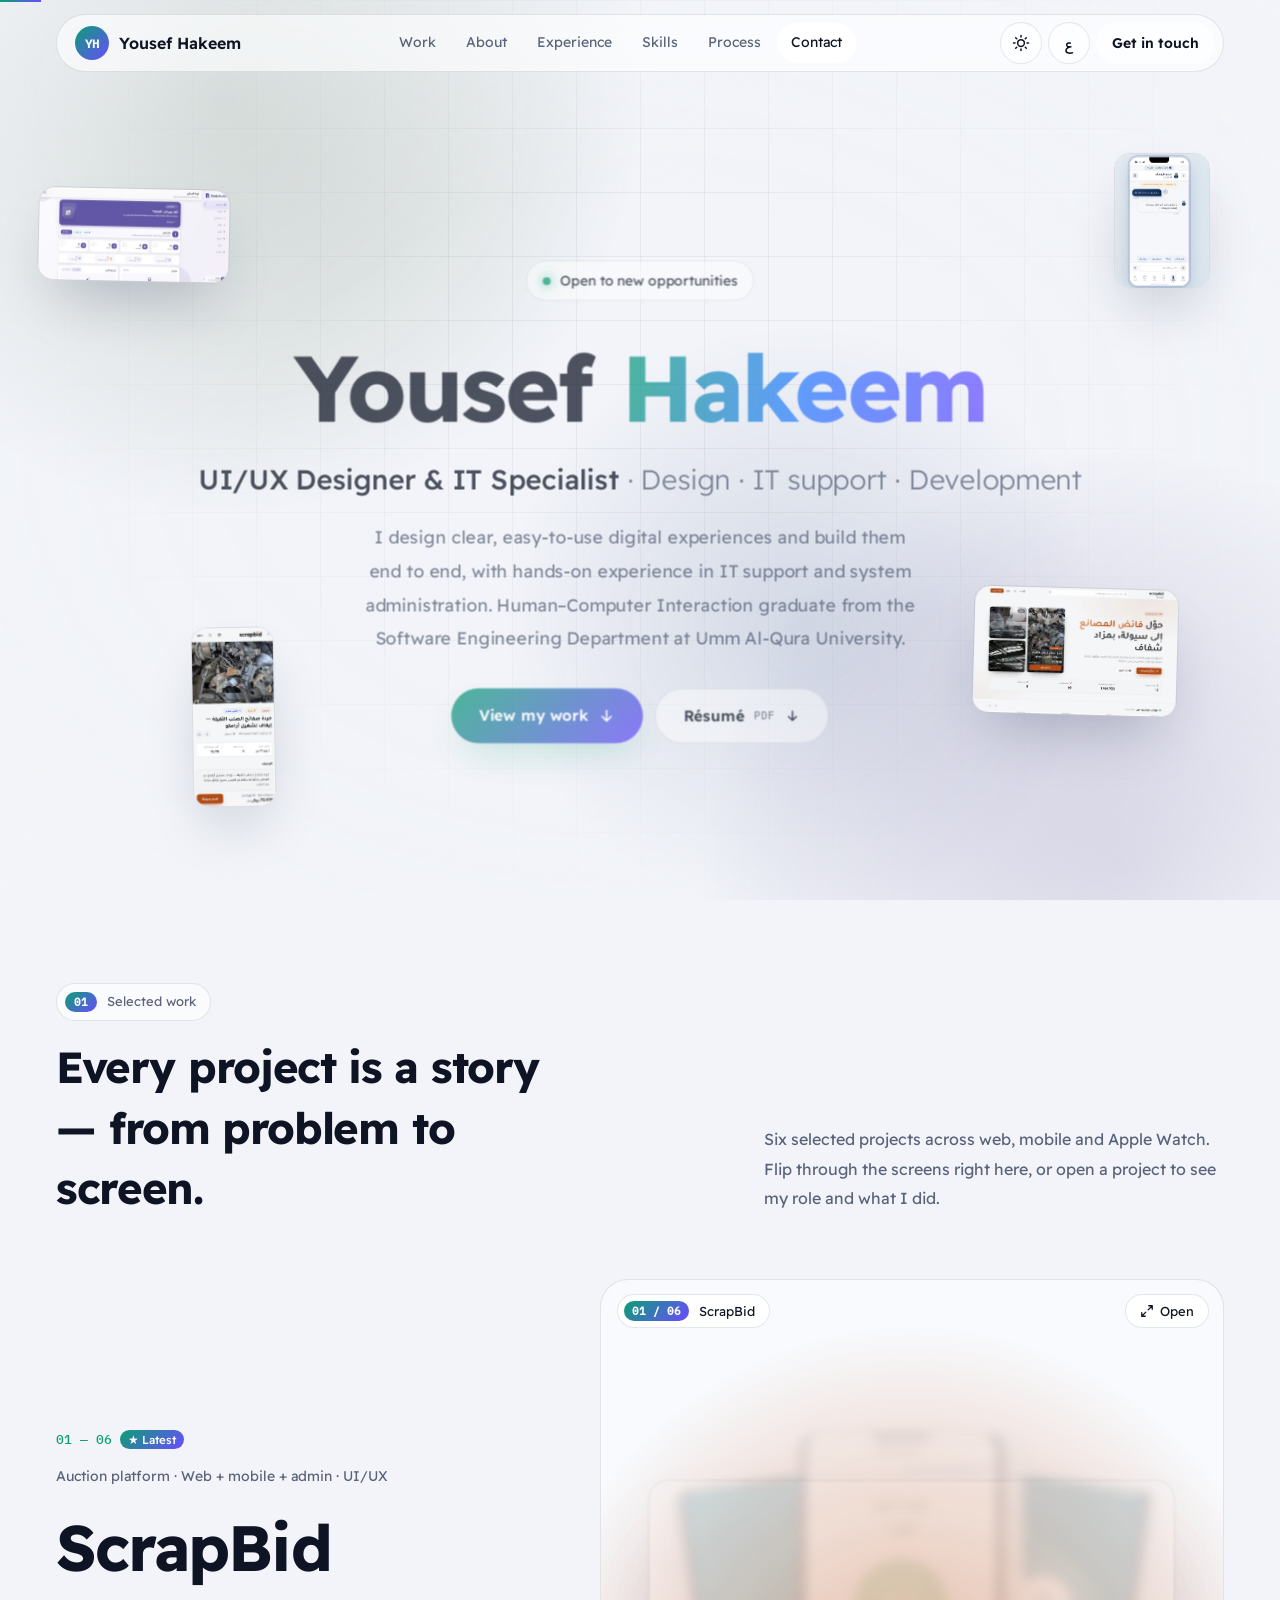
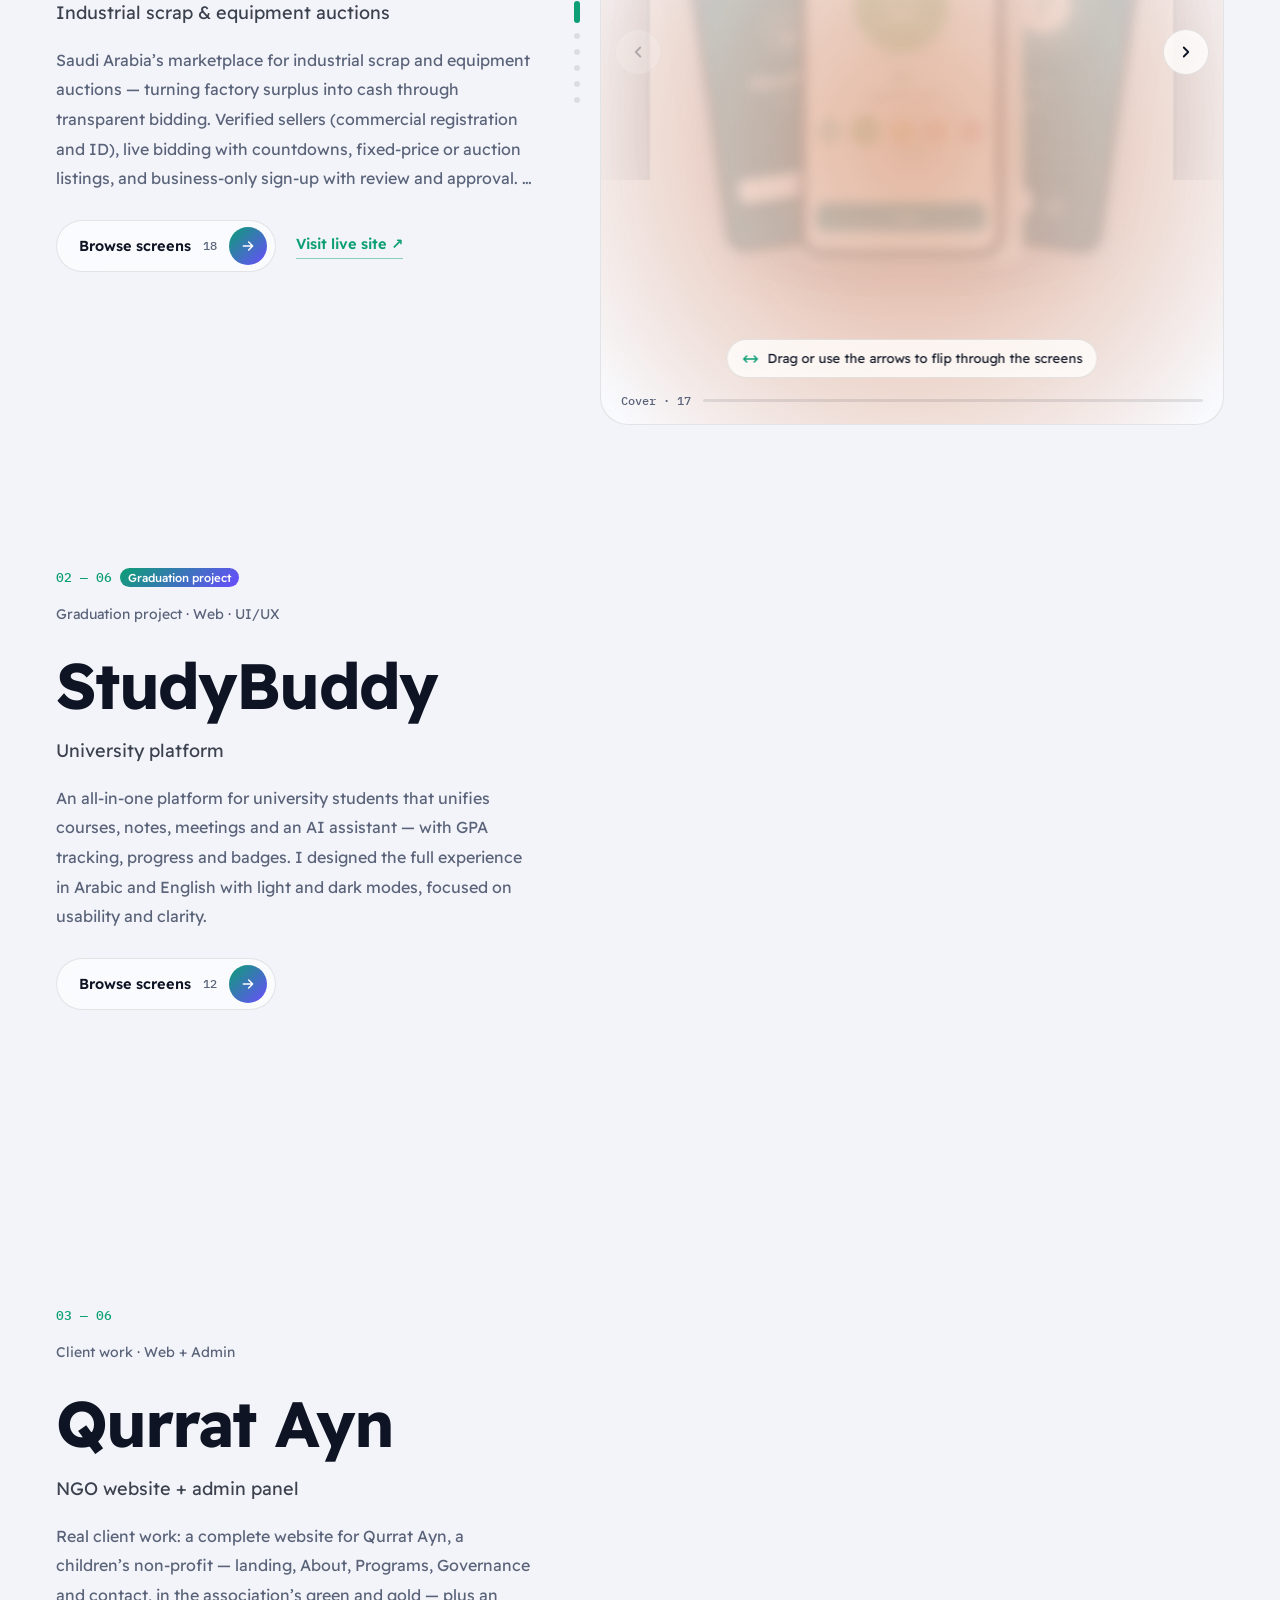
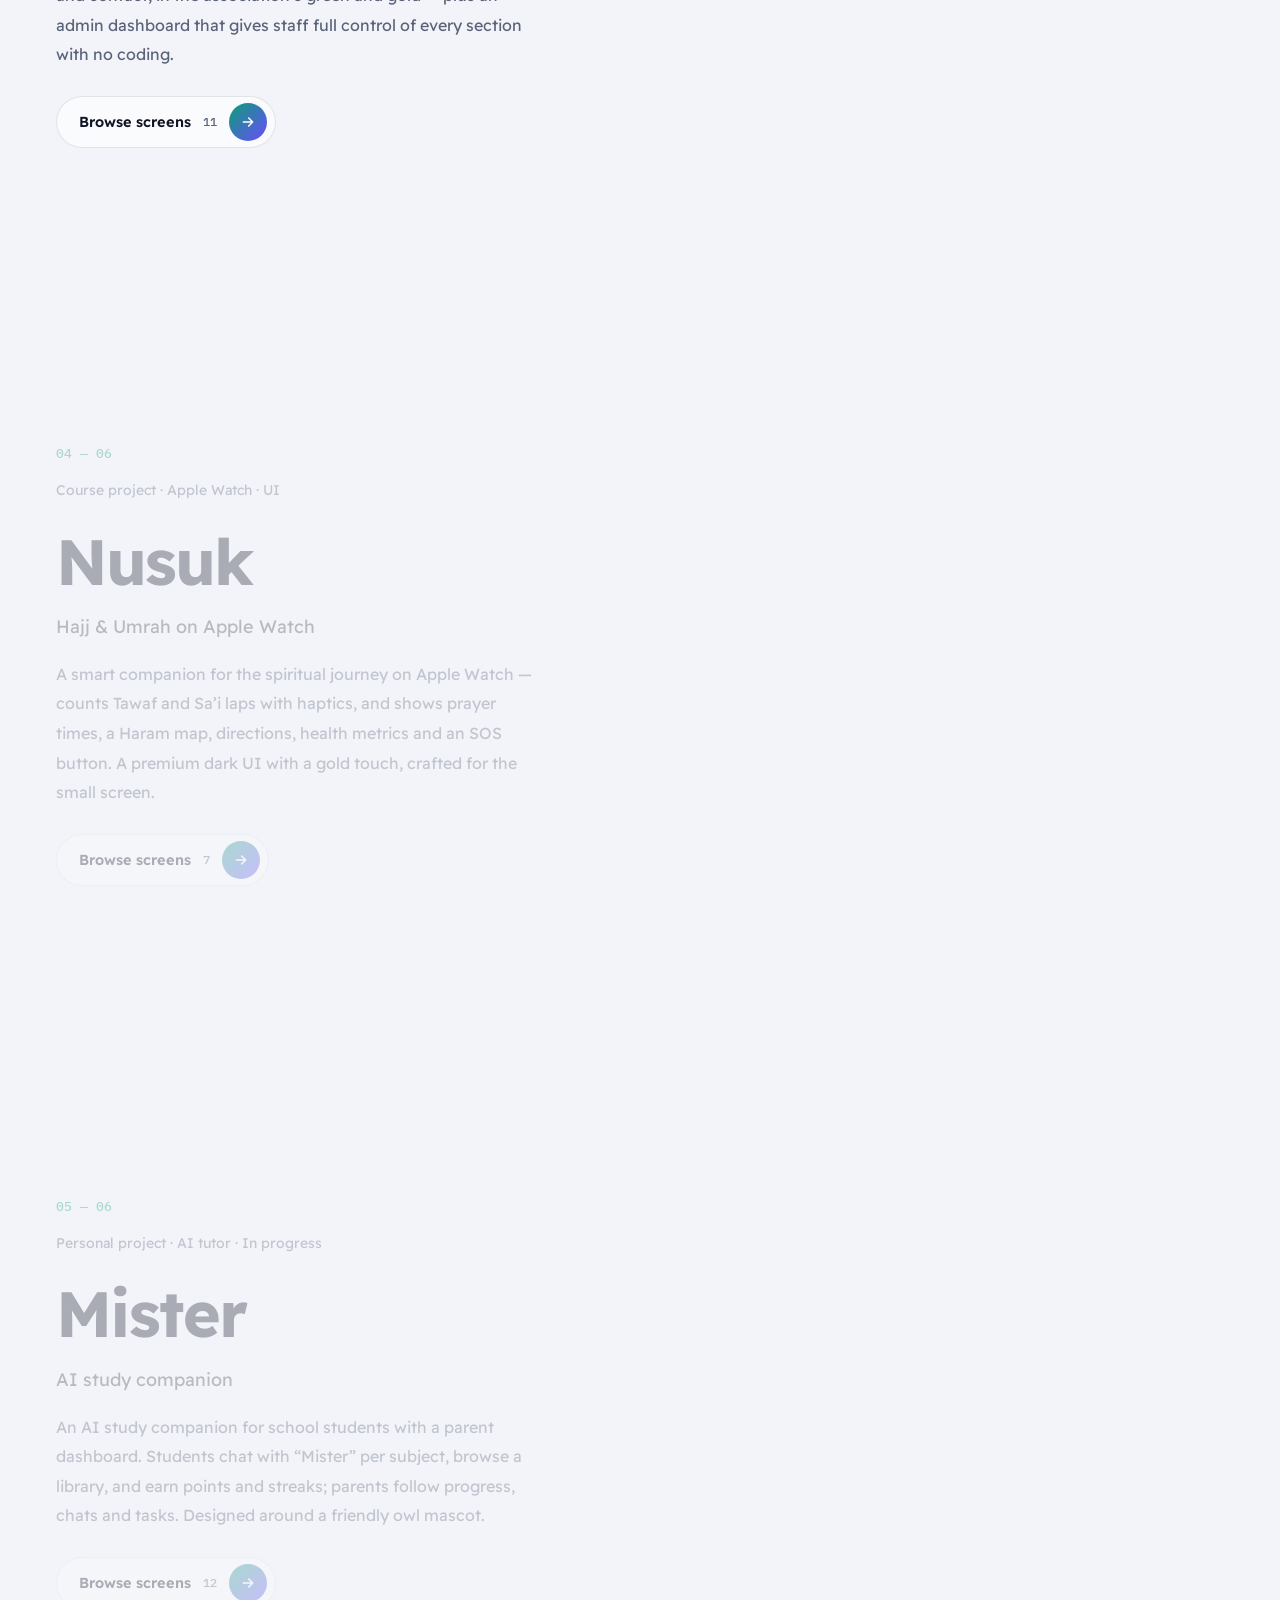
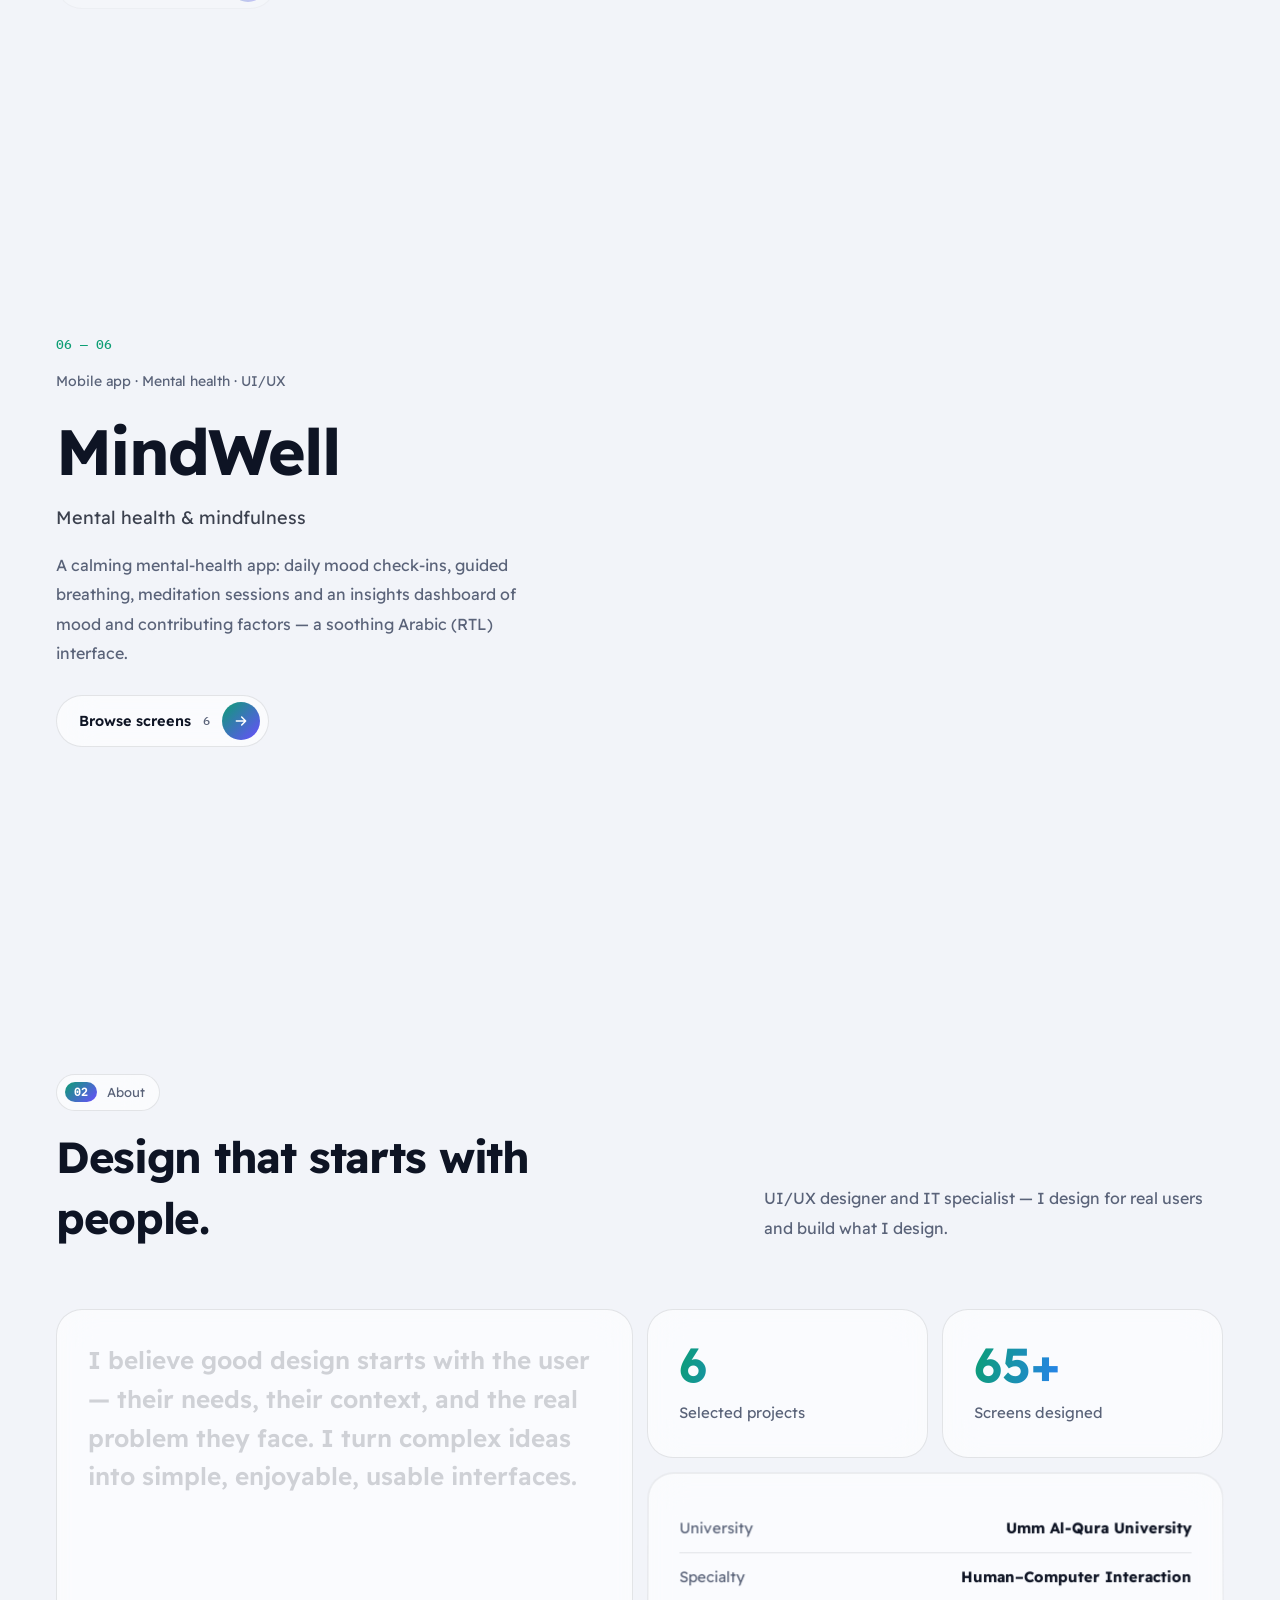
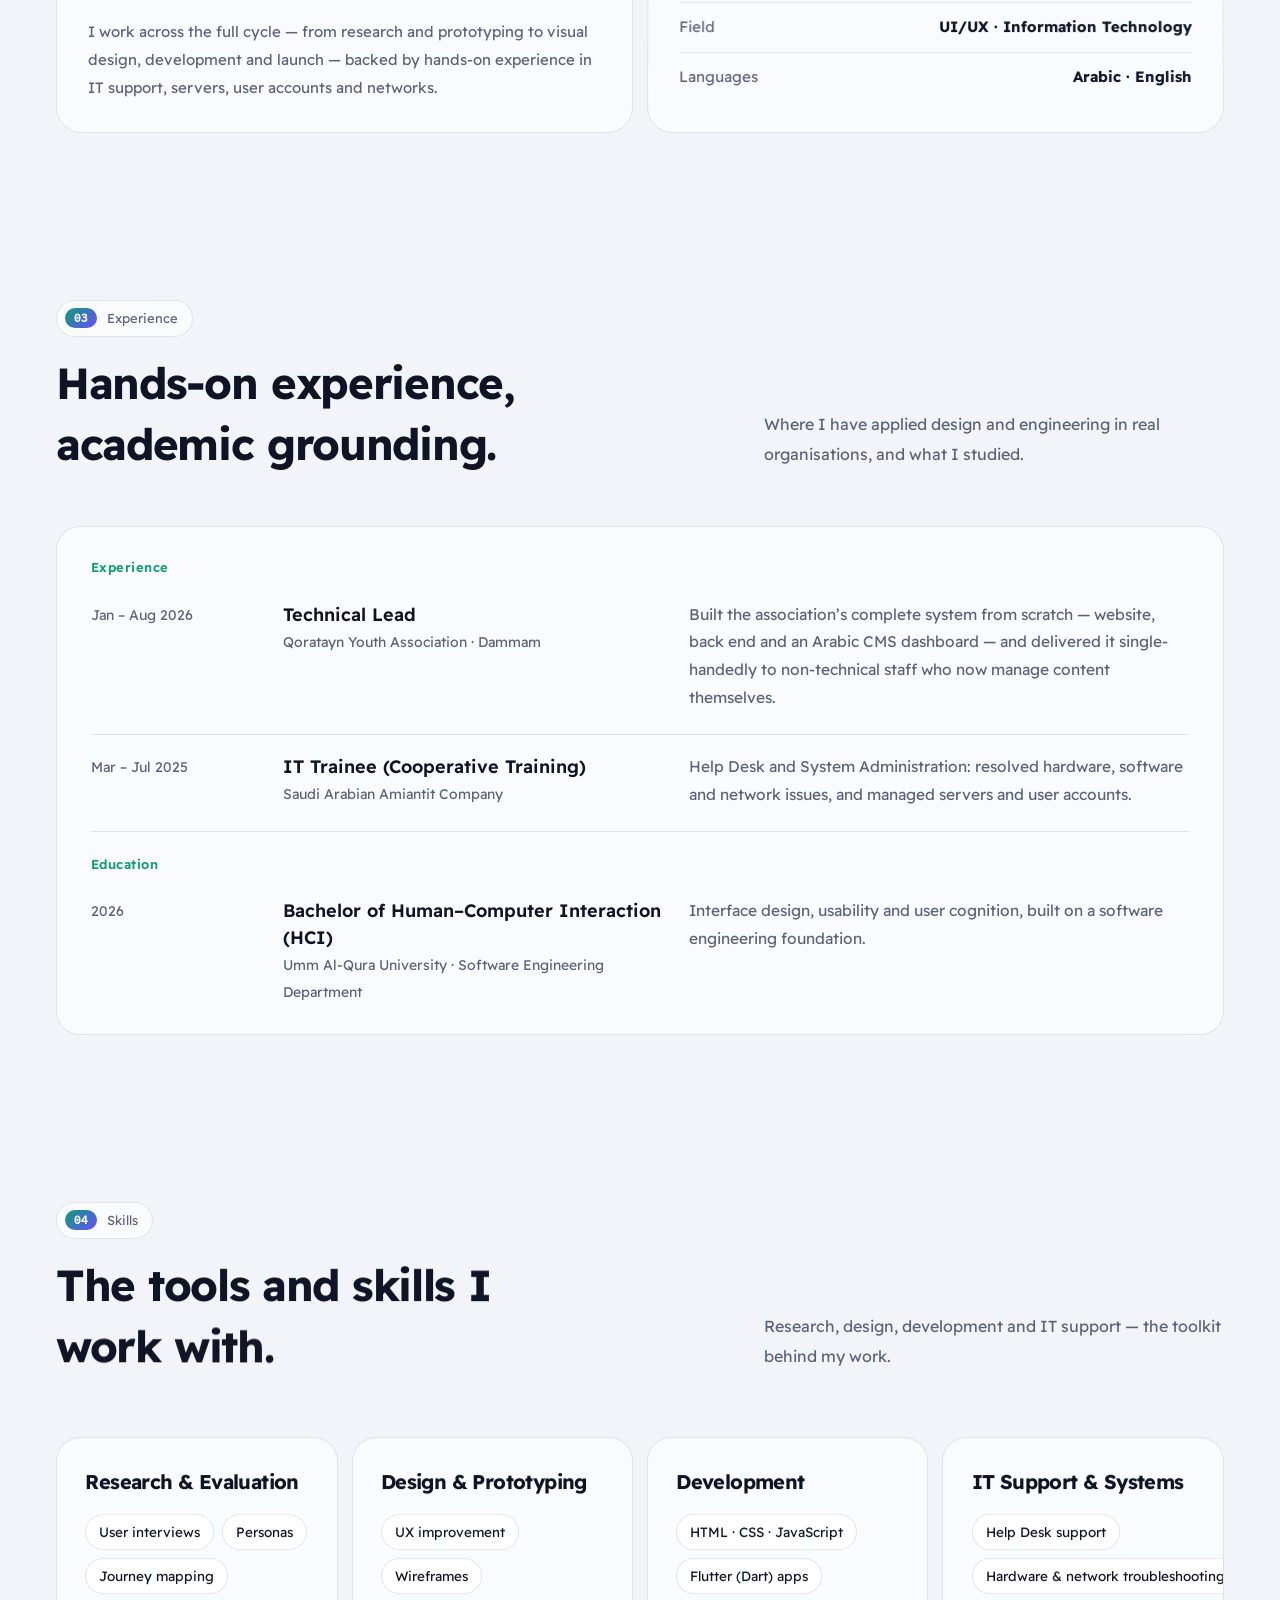
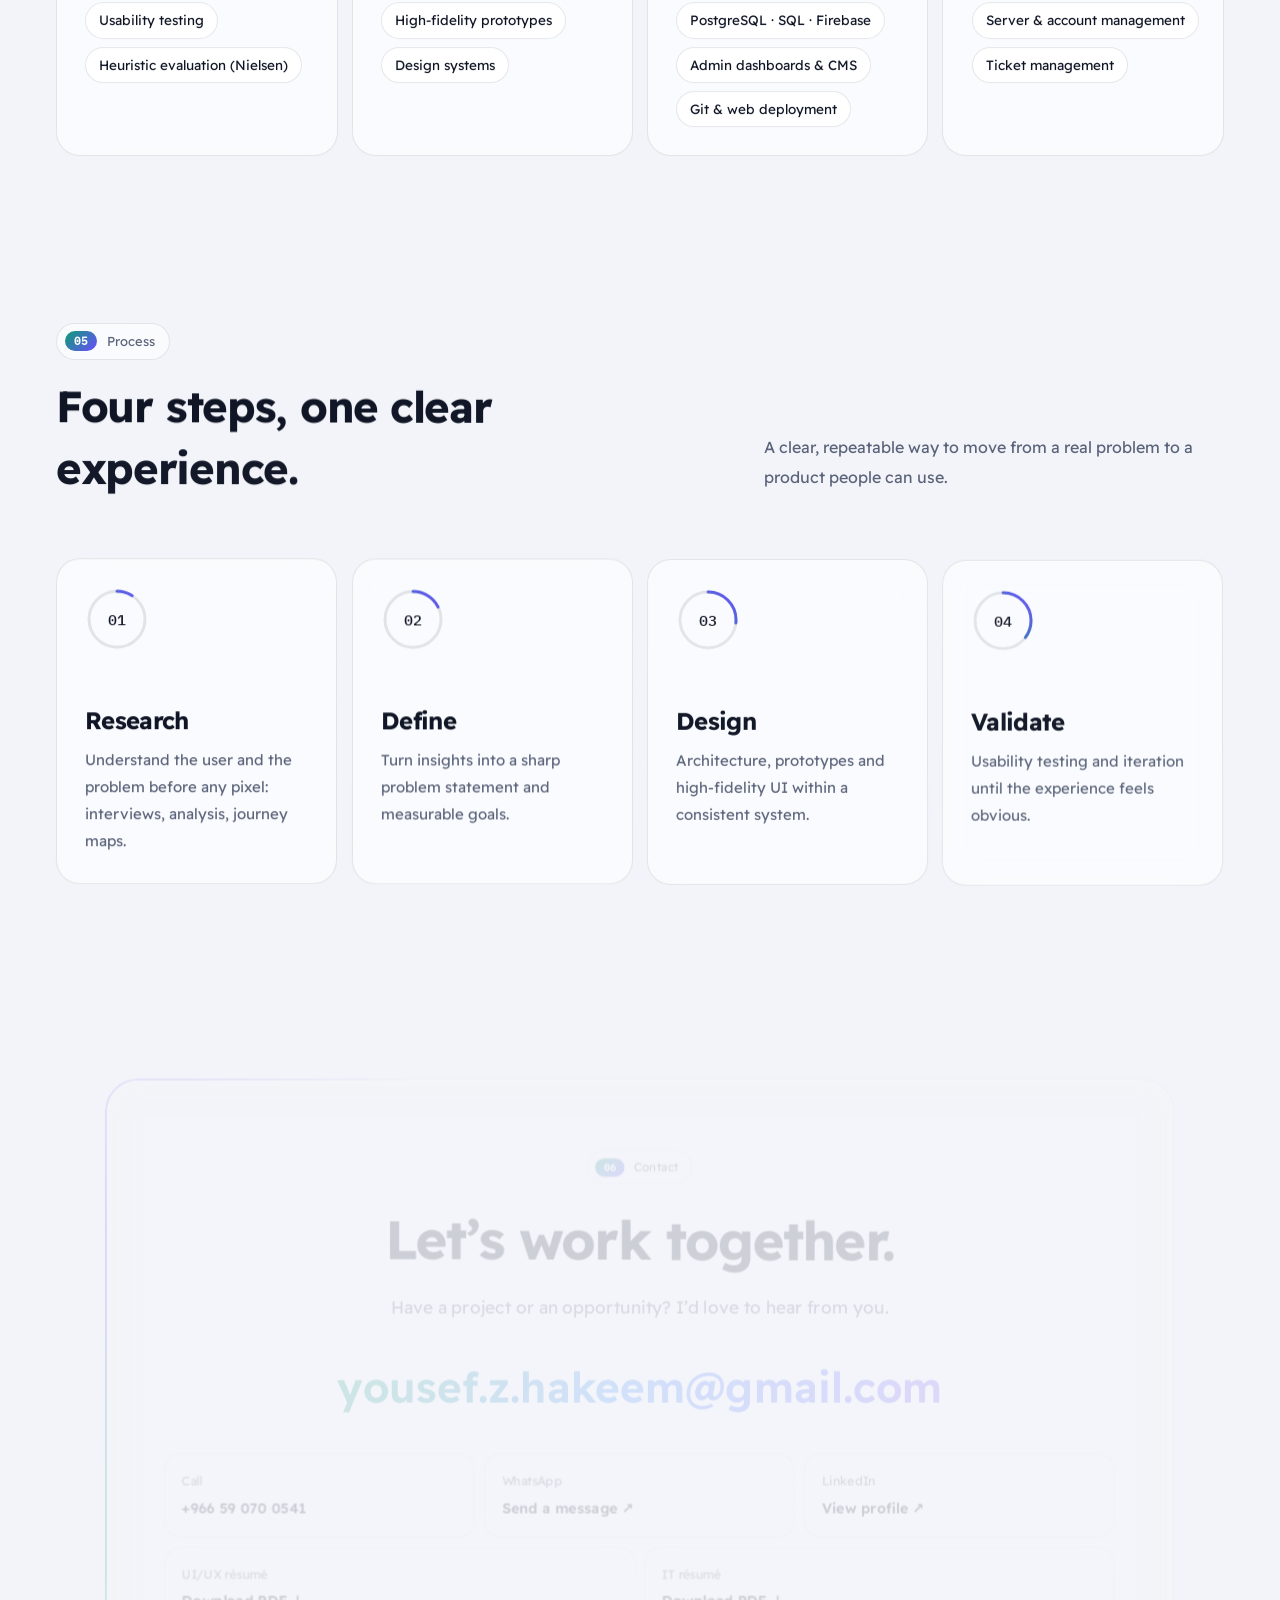
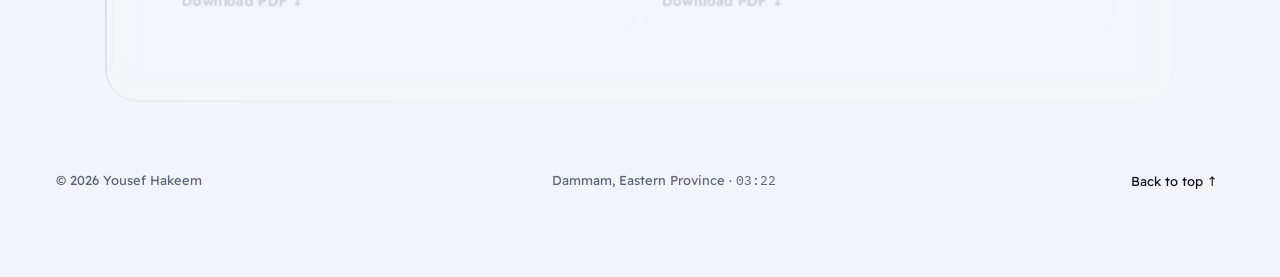
==== commit 75d9af5d: "Tighter, more fluid custom cursor - The dot is drawn on the pointer every frame (no easing lag); the" ====
--- a/index.html
+++ b/index.html
@@ -20,11 +20,11 @@
   <meta name="twitter:card" content="summary_large_image">
   <meta name="twitter:image" content="https://yousef-hakeem.github.io/assets/og.jpg">
   <link rel="icon" href="data:image/svg+xml,%3Csvg xmlns='http://www.w3.org/2000/svg' viewBox='0 0 100 100'%3E%3Crect width='100' height='100' rx='24' fill='%23070a12'/%3E%3Ctext x='50' y='66' font-family='Arial' font-weight='800' font-size='46' fill='%237cf2c8' text-anchor='middle'%3EYH%3C/text%3E%3C/svg%3E">
-  <link rel="stylesheet" href="shared/fonts.css?v=20261108c">
-  <link rel="stylesheet" href="lib/lenis.css?v=20261108c">
-  <link rel="stylesheet" href="shared/viewer.css?v=20261108c">
-  <link rel="stylesheet" href="shared/fab.css?v=20261108c">
-  <link rel="stylesheet" href="assets/site.css?v=20261108c">
+  <link rel="stylesheet" href="shared/fonts.css?v=20261108d">
+  <link rel="stylesheet" href="lib/lenis.css?v=20261108d">
+  <link rel="stylesheet" href="shared/viewer.css?v=20261108d">
+  <link rel="stylesheet" href="shared/fab.css?v=20261108d">
+  <link rel="stylesheet" href="assets/site.css?v=20261108d">
   <script>
     window.SITE_ROOT = '';
     (function () {
@@ -47,13 +47,13 @@
   </div>
   <div id="app"></div>
   <noscript><p style="padding:40px;text-align:center;font-family:sans-serif">يوسف حكيم — مصمم واجهات وتجربة المستخدم · yousef.z.hakeem@gmail.com · +966 59 070 0541</p></noscript>
-  <script src="shared/media.js?v=20261108c"></script>
-  <script src="shared/data.js?v=20261108c"></script>
-  <script src="lib/gsap.min.js?v=20261108c"></script>
-  <script src="lib/ScrollTrigger.min.js?v=20261108c"></script>
-  <script src="lib/lenis.min.js?v=20261108c"></script>
-  <script src="shared/viewer.js?v=20261108c"></script>
-  <script src="shared/fab.js?v=20261108c"></script>
-  <script src="assets/site.js?v=20261108c"></script>
+  <script src="shared/media.js?v=20261108d"></script>
+  <script src="shared/data.js?v=20261108d"></script>
+  <script src="lib/gsap.min.js?v=20261108d"></script>
+  <script src="lib/ScrollTrigger.min.js?v=20261108d"></script>
+  <script src="lib/lenis.min.js?v=20261108d"></script>
+  <script src="shared/viewer.js?v=20261108d"></script>
+  <script src="shared/fab.js?v=20261108d"></script>
+  <script src="assets/site.js?v=20261108d"></script>
 </body>
 </html>
--- a/assets/site.css
+++ b/assets/site.css
@@ -71,21 +71,23 @@
 .cursor { display: none; }
 .has-cursor, .has-cursor * { cursor: none !important; }
 .has-cursor .cursor { display: block; position: fixed; left: 0; top: 0; z-index: 10000; pointer-events: none; }
-.cur-dot { position: fixed; left: -3px; top: -3px; width: 6px; height: 6px; border-radius: 50%; background: var(--accent); transition: opacity .25s; }
-.cur-ring { position: fixed; left: -19px; top: -19px; width: 38px; height: 38px; border-radius: 50%; border: 1px solid color-mix(in srgb, var(--ink) 45%, transparent);
-  display: flex; align-items: center; justify-content: center; transition: width .45s var(--ease), height .45s var(--ease), left .45s var(--ease), top .45s var(--ease), background .35s, border-color .35s, opacity .3s; }
-.cur-ring i { display: flex; color: var(--accent); opacity: 0; scale: .6; transition: opacity .3s, scale .45s var(--ease); }
+.cur-dot { position: fixed; left: 0; top: 0; width: 6px; height: 6px; border-radius: 50%; background: var(--accent); transition: opacity .2s, width .25s, height .25s; will-change: transform; }
+.cur-ring { position: fixed; left: 0; top: 0; width: 34px; height: 34px; border-radius: 50%; border: 1.5px solid color-mix(in srgb, var(--ink) 38%, transparent);
+  display: flex; align-items: center; justify-content: center; will-change: transform;
+  transition: width .35s var(--ease), height .35s var(--ease), border-radius .35s var(--ease), background .3s, border-color .3s, opacity .25s; }
+.cur-ring i { display: flex; color: var(--accent); opacity: 0; scale: .6; transition: opacity .25s, scale .35s var(--ease); }
 .cur-ring i svg { width: 16px; height: 16px; }
-/* links and projects: the ring tightens around the target */
-.cursor.is-link .cur-ring { width: 44px; height: 44px; left: -22px; top: -22px; border-color: var(--accent); background: color-mix(in srgb, var(--accent) 8%, transparent); }
-.cursor.is-link .cur-dot { opacity: 0; }
+/* plain links: a tight accent ring */
+.cursor.is-link .cur-ring { width: 40px; height: 40px; border-color: var(--accent); background: color-mix(in srgb, var(--accent) 8%, transparent); }
+.cursor.is-link .cur-dot { width: 4px; height: 4px; }
+/* buttons: the ring wraps the button's own shape */
+.cursor.is-stick .cur-ring { border-color: color-mix(in srgb, var(--accent) 75%, transparent); background: color-mix(in srgb, var(--accent) 7%, transparent); }
+.cursor.is-stick .cur-dot { opacity: 0; }
 /* gallery / zoomable screens: a small frosted ring with a quiet hint icon */
-.cursor.is-hint .cur-ring { width: 46px; height: 46px; left: -23px; top: -23px; border-color: color-mix(in srgb, var(--accent) 70%, transparent);
+.cursor.is-hint .cur-ring { width: 46px; height: 46px; border-color: color-mix(in srgb, var(--accent) 70%, transparent);
   background: color-mix(in srgb, var(--bg) 55%, transparent); backdrop-filter: blur(6px); -webkit-backdrop-filter: blur(6px); }
 .cursor.is-hint .cur-ring i { opacity: 1; scale: 1; }
 .cursor.is-hint .cur-dot { opacity: 0; }
-.cursor.is-down .cur-ring { scale: .86; }
-.cur-ring { transition-property: width, height, left, top, background, border-color, opacity, scale; }
 .cursor.is-hidden .cur-dot, .cursor.is-hidden .cur-ring { opacity: 0; }
 
 /* glass */
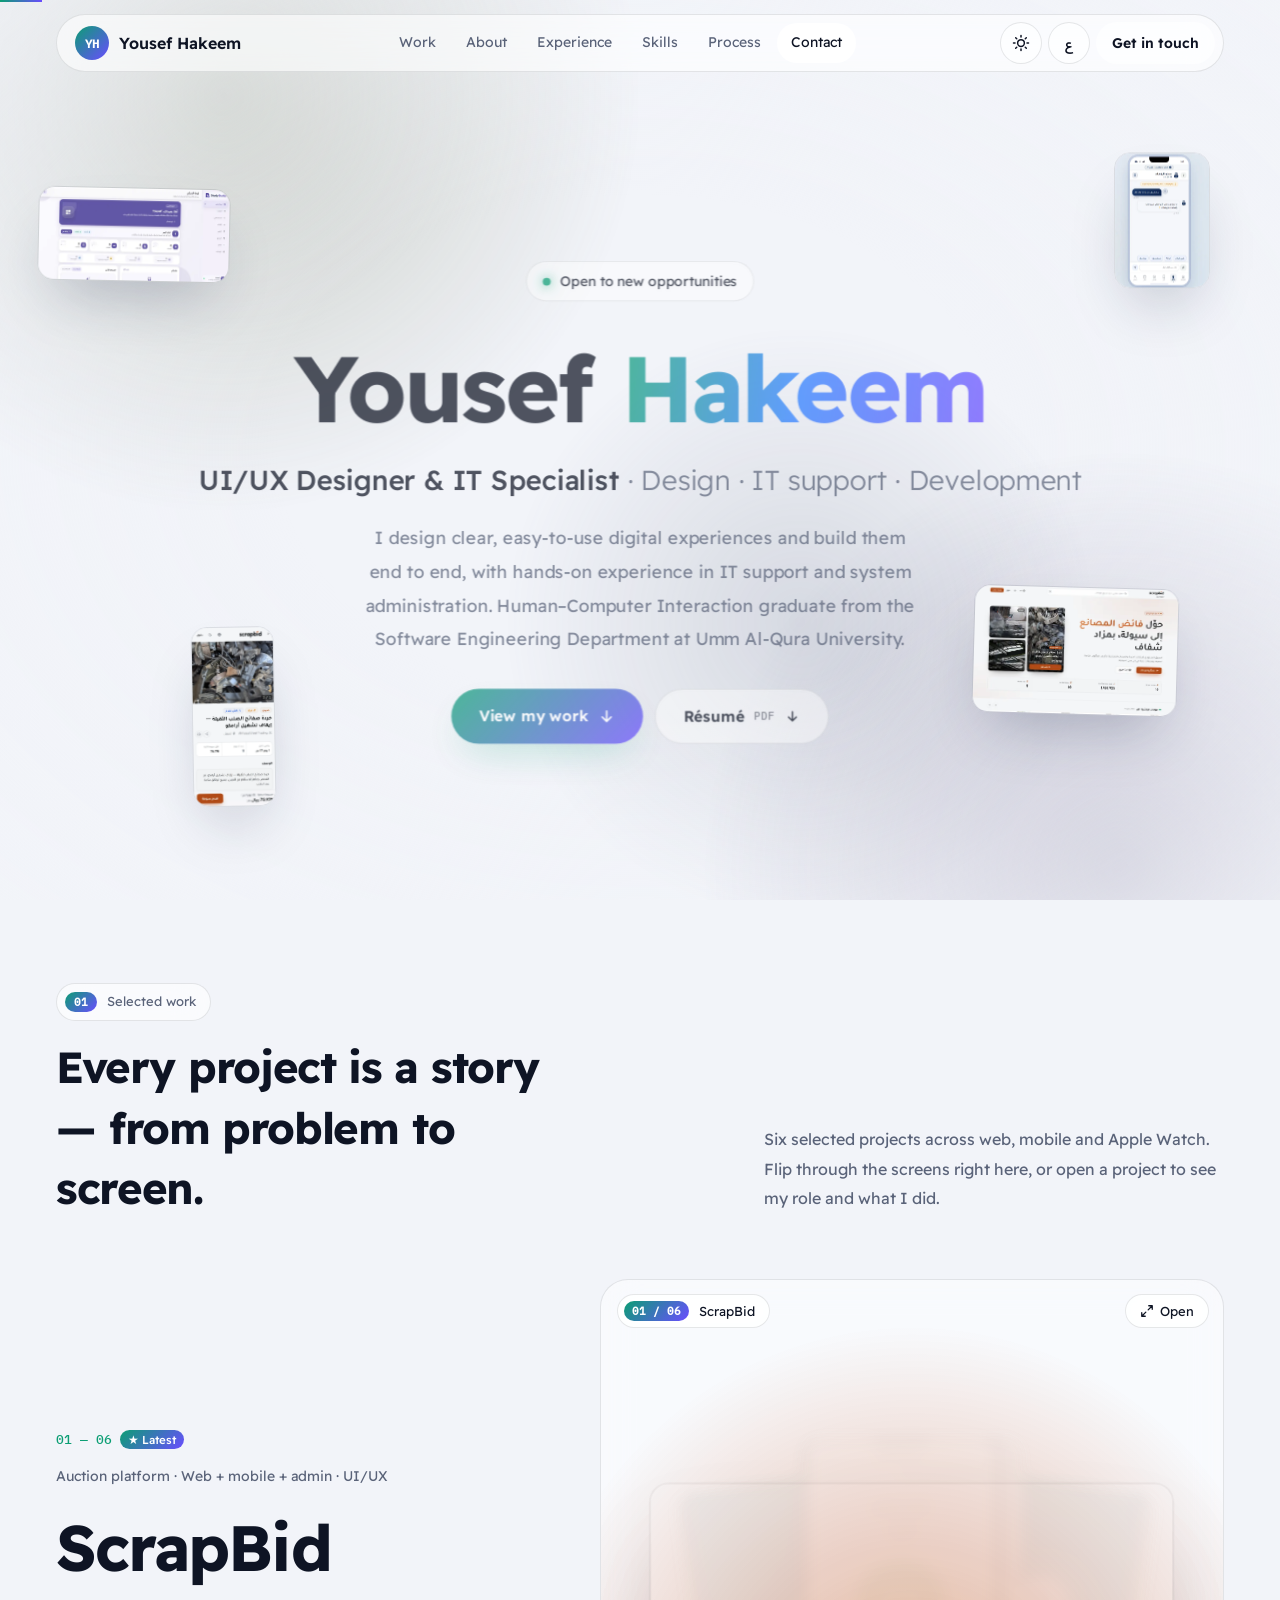
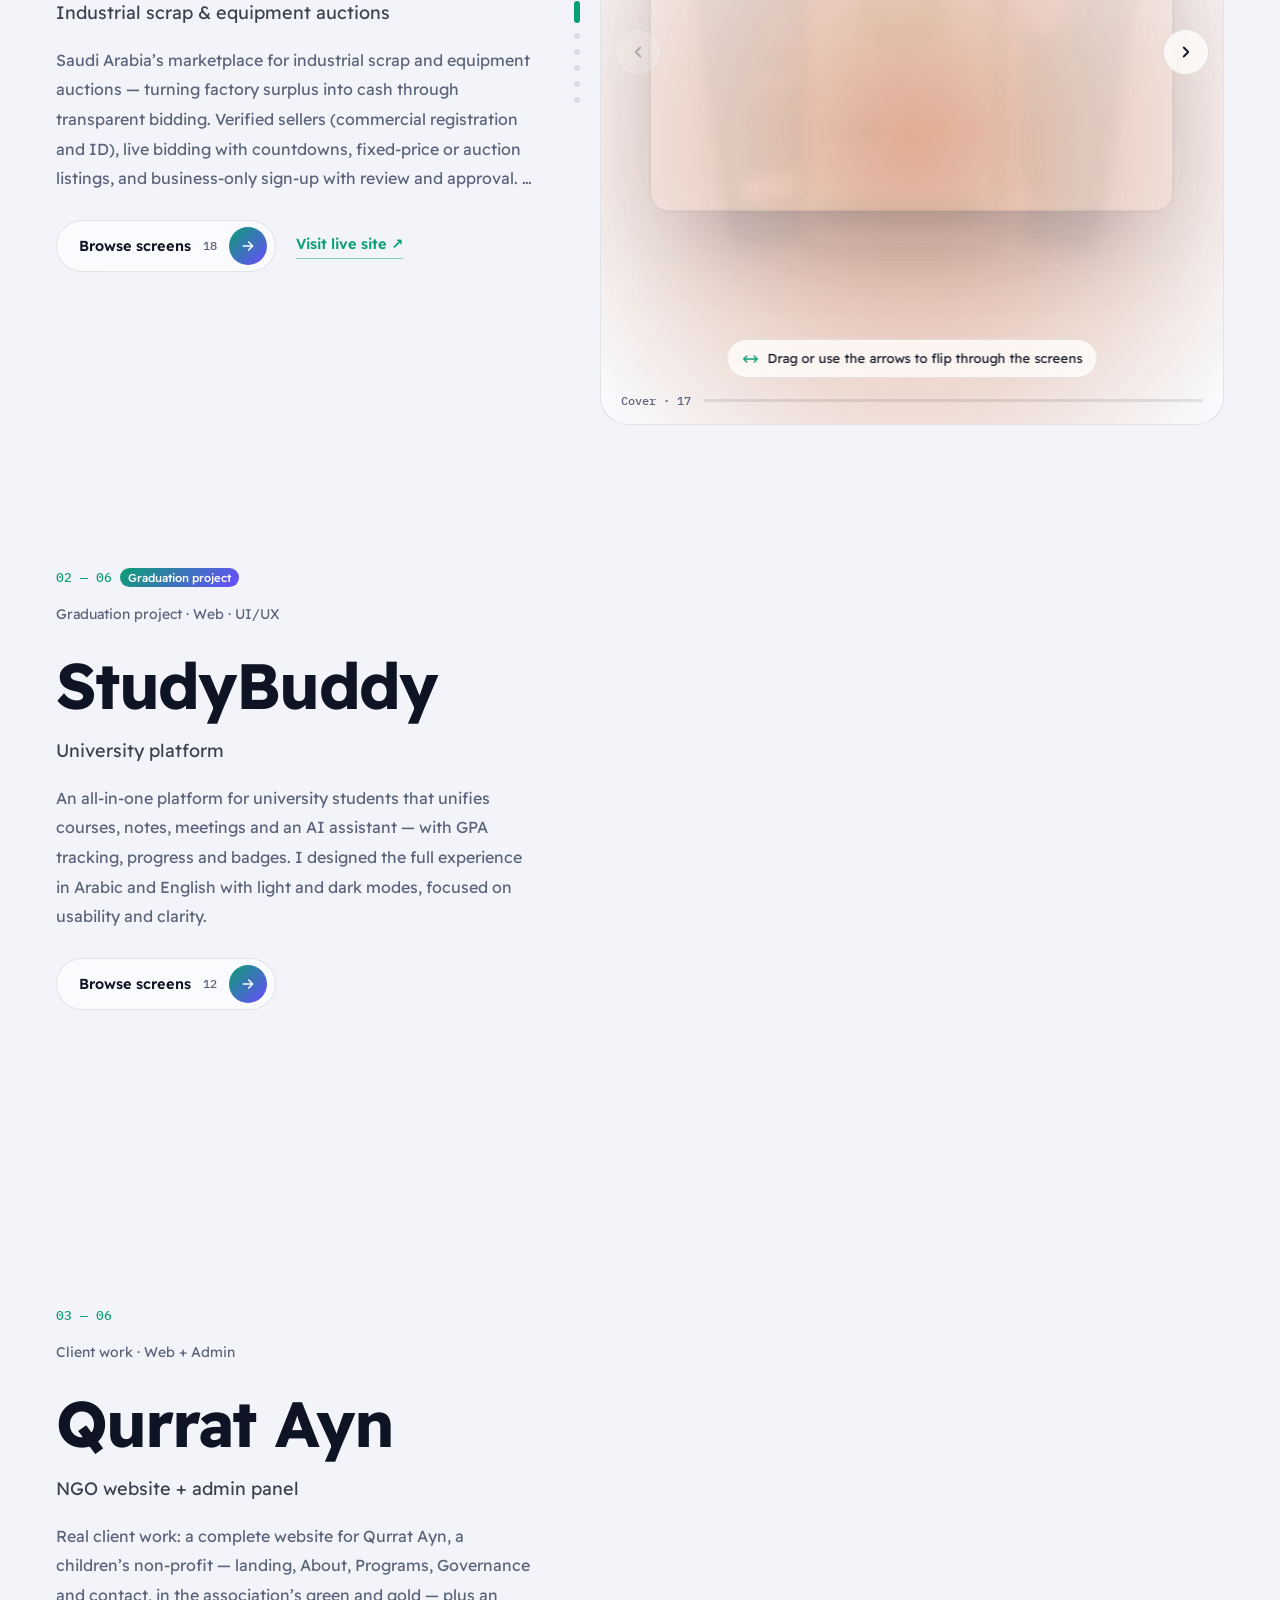
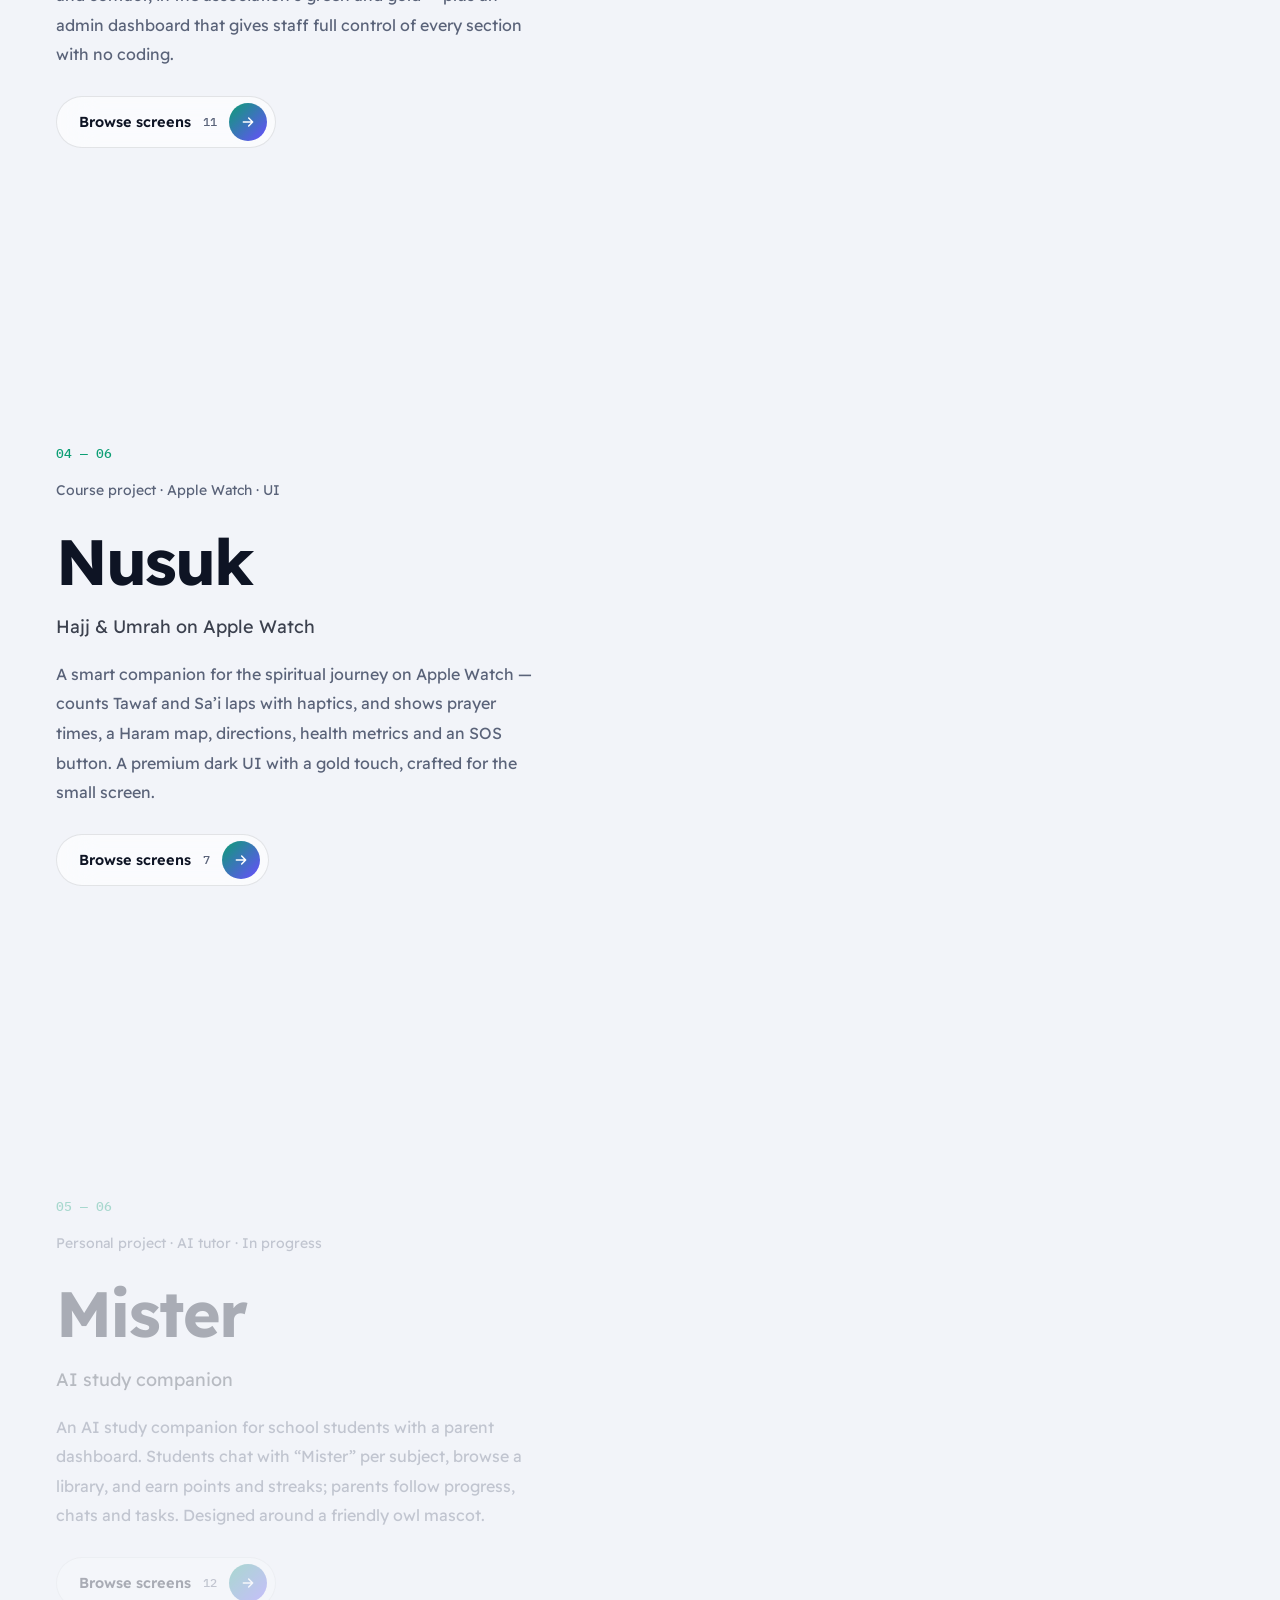
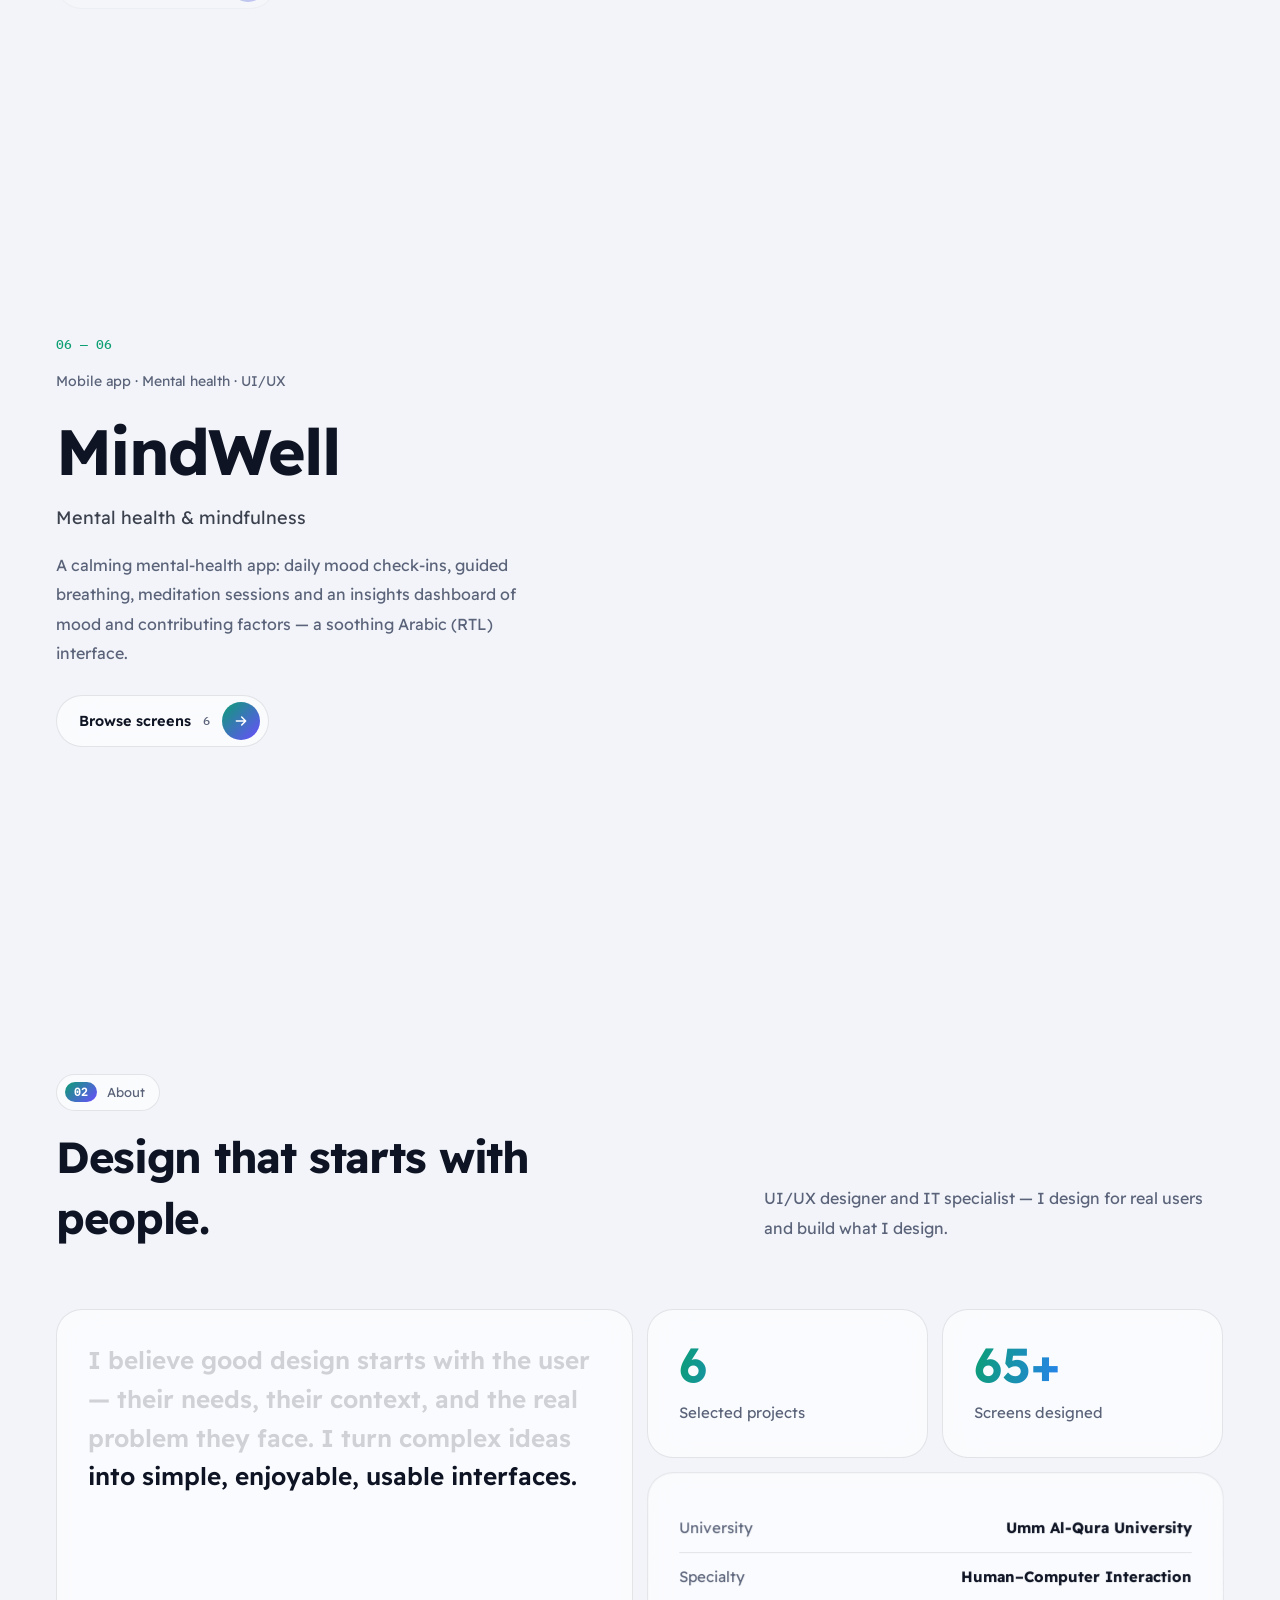
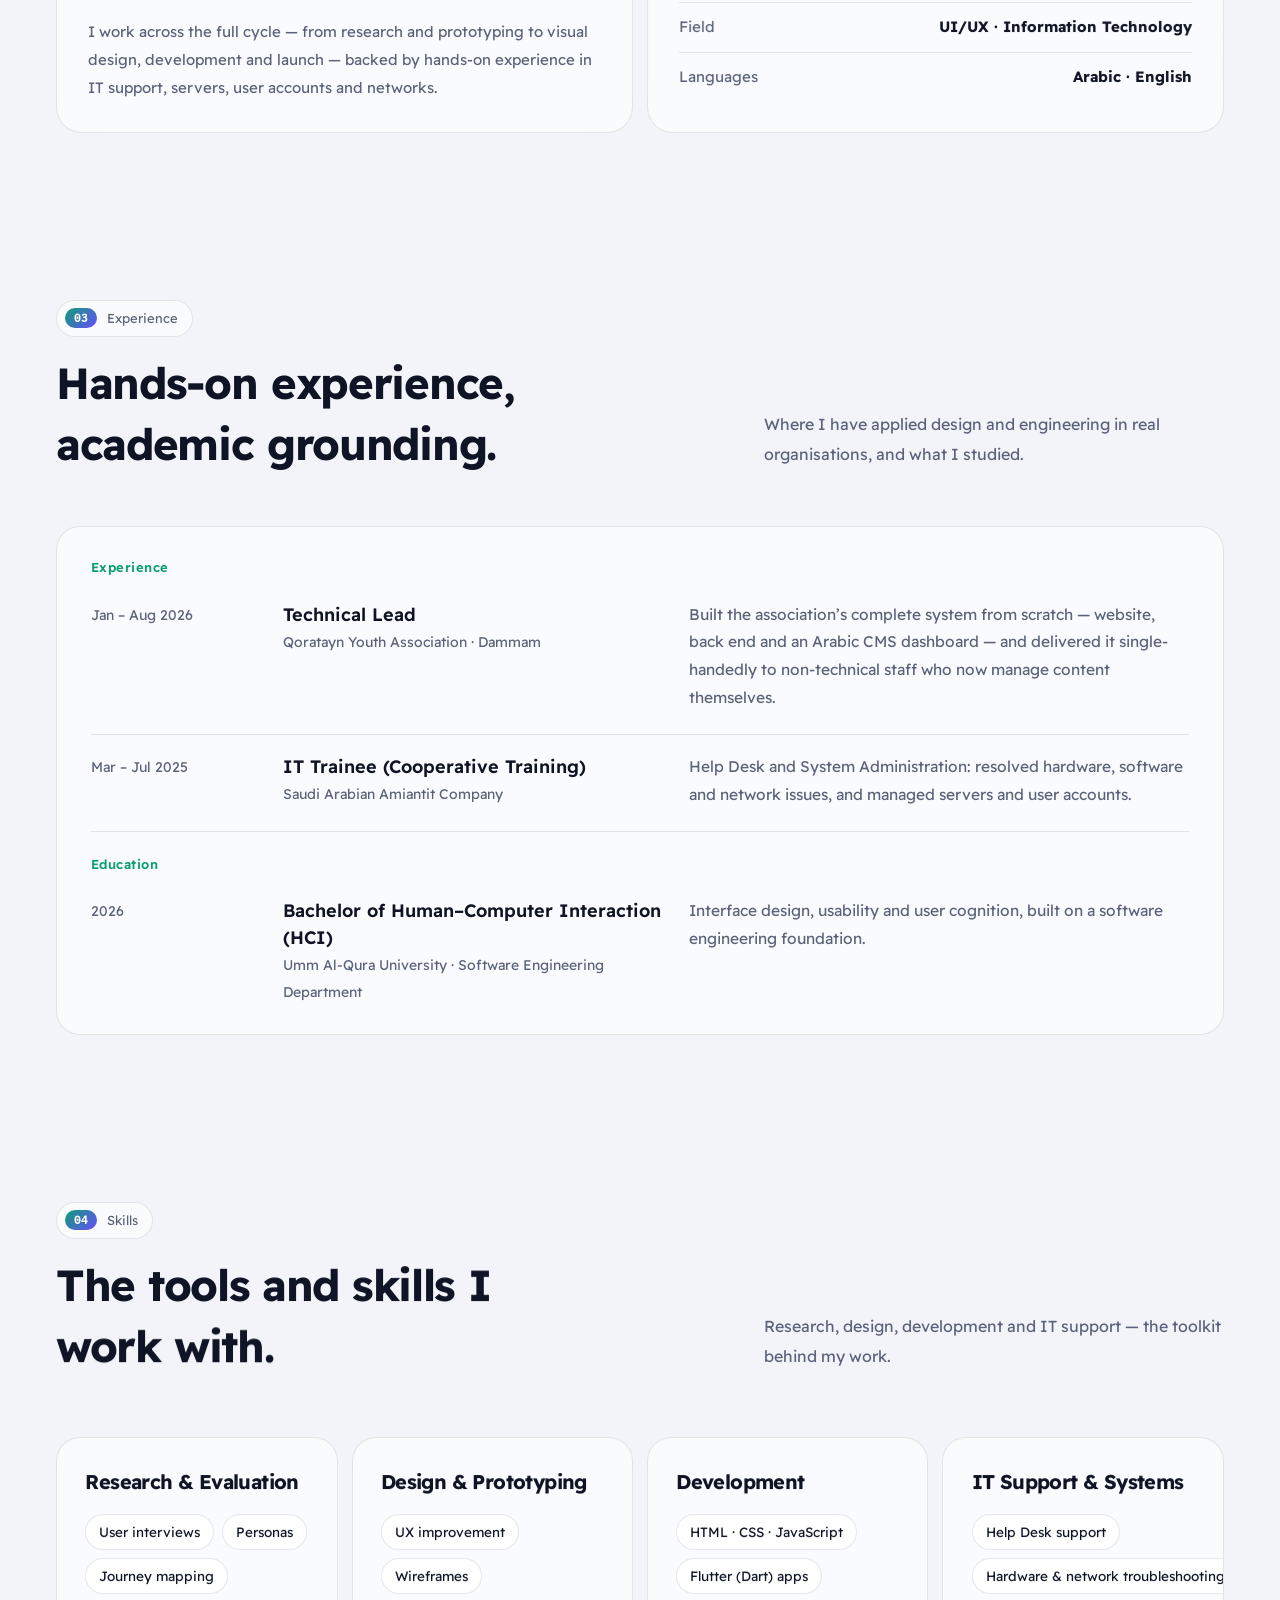
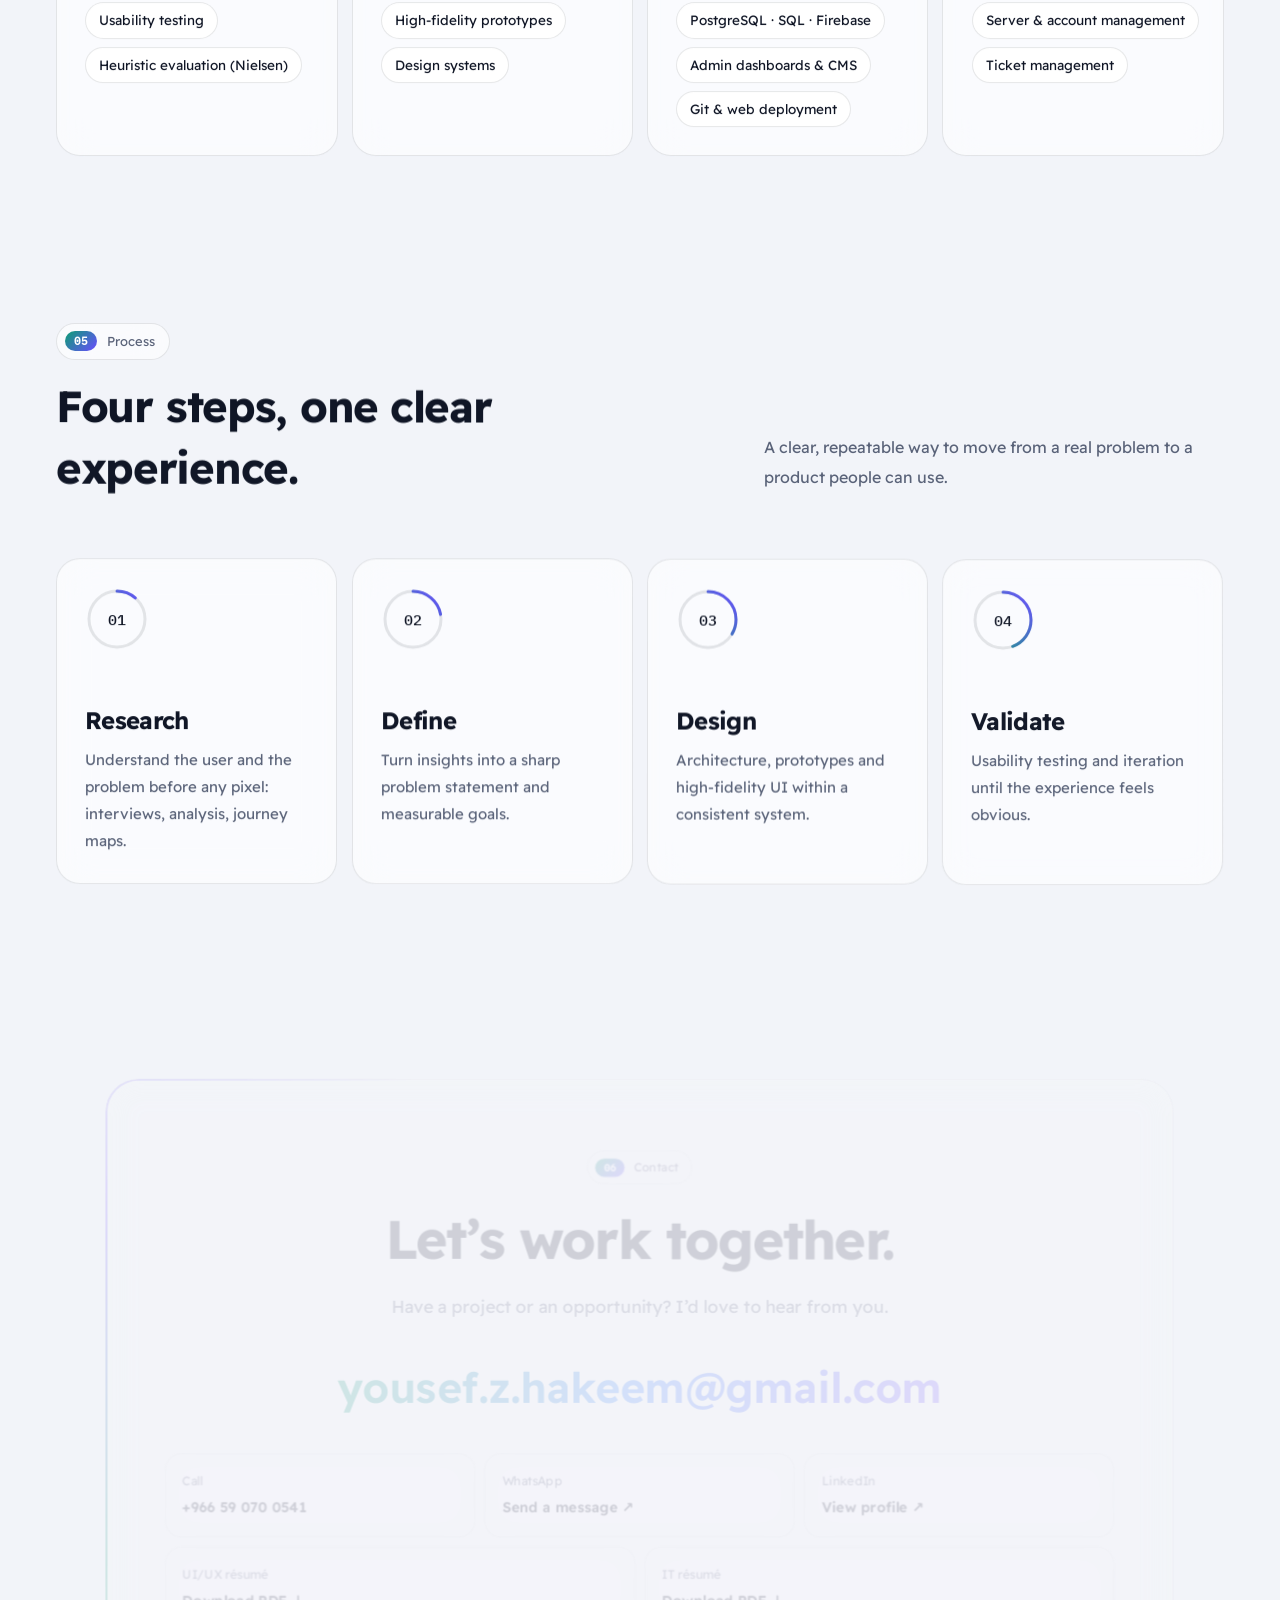
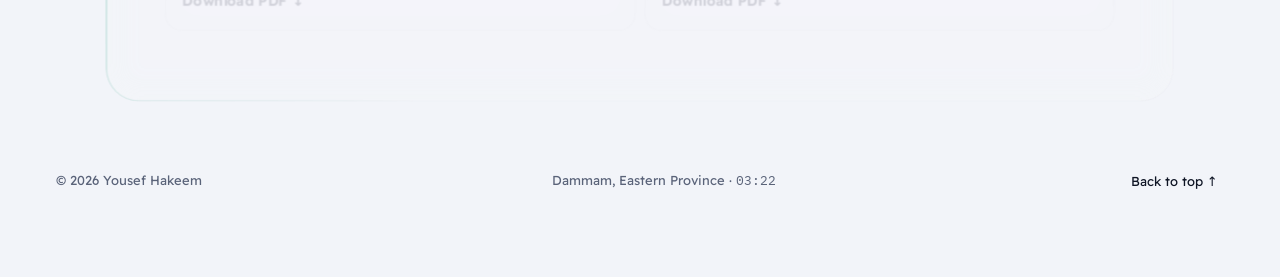
==== commit 51154c06: "Remove the grid pattern from the page background The soft colour glow stays; the square grid overlay" ====
--- a/index.html
+++ b/index.html
@@ -20,11 +20,11 @@
   <meta name="twitter:card" content="summary_large_image">
   <meta name="twitter:image" content="https://yousef-hakeem.github.io/assets/og.jpg">
   <link rel="icon" href="data:image/svg+xml,%3Csvg xmlns='http://www.w3.org/2000/svg' viewBox='0 0 100 100'%3E%3Crect width='100' height='100' rx='24' fill='%23070a12'/%3E%3Ctext x='50' y='66' font-family='Arial' font-weight='800' font-size='46' fill='%237cf2c8' text-anchor='middle'%3EYH%3C/text%3E%3C/svg%3E">
-  <link rel="stylesheet" href="shared/fonts.css?v=20261108d">
-  <link rel="stylesheet" href="lib/lenis.css?v=20261108d">
-  <link rel="stylesheet" href="shared/viewer.css?v=20261108d">
-  <link rel="stylesheet" href="shared/fab.css?v=20261108d">
-  <link rel="stylesheet" href="assets/site.css?v=20261108d">
+  <link rel="stylesheet" href="shared/fonts.css?v=20261117a">
+  <link rel="stylesheet" href="lib/lenis.css?v=20261117a">
+  <link rel="stylesheet" href="shared/viewer.css?v=20261117a">
+  <link rel="stylesheet" href="shared/fab.css?v=20261117a">
+  <link rel="stylesheet" href="assets/site.css?v=20261117a">
   <script>
     window.SITE_ROOT = '';
     (function () {
@@ -47,13 +47,13 @@
   </div>
   <div id="app"></div>
   <noscript><p style="padding:40px;text-align:center;font-family:sans-serif">يوسف حكيم — مصمم واجهات وتجربة المستخدم · yousef.z.hakeem@gmail.com · +966 59 070 0541</p></noscript>
-  <script src="shared/media.js?v=20261108d"></script>
-  <script src="shared/data.js?v=20261108d"></script>
-  <script src="lib/gsap.min.js?v=20261108d"></script>
-  <script src="lib/ScrollTrigger.min.js?v=20261108d"></script>
-  <script src="lib/lenis.min.js?v=20261108d"></script>
-  <script src="shared/viewer.js?v=20261108d"></script>
-  <script src="shared/fab.js?v=20261108d"></script>
-  <script src="assets/site.js?v=20261108d"></script>
+  <script src="shared/media.js?v=20261117a"></script>
+  <script src="shared/data.js?v=20261117a"></script>
+  <script src="lib/gsap.min.js?v=20261117a"></script>
+  <script src="lib/ScrollTrigger.min.js?v=20261117a"></script>
+  <script src="lib/lenis.min.js?v=20261117a"></script>
+  <script src="shared/viewer.js?v=20261117a"></script>
+  <script src="shared/fab.js?v=20261117a"></script>
+  <script src="assets/site.js?v=20261117a"></script>
 </body>
 </html>
--- a/assets/site.css
+++ b/assets/site.css
@@ -5,7 +5,7 @@
   --accent: #7cf2c8; --accent-2: #8b7bff; --on-accent: #070a12;
   --grad: linear-gradient(100deg, #7cf2c8, #b6f7ff 40%, #8b7bff);
   --c1: #2f8f77; --c2: #4b3bd6; --c3: #0f5bd8; --aurora-op: .55;
-  --grid-line: rgba(255,255,255,.035); --vignette: rgba(7,10,18,.85); --bg-fade: rgba(7,10,18,.92);
+  --vignette: rgba(7,10,18,.85); --bg-fade: rgba(7,10,18,.92);
   --stage-bg: rgba(9,12,22,.55); --stage-bg-m: rgba(9,12,22,.86); --chip-bg: rgba(7,10,18,.55); --menu-bg: rgba(7,10,18,.92);
   --shadow: rgba(0,0,0,.8); --bar: #1a2030; --bar-dot: #3a4255; --spot: rgba(124,242,200,.14);
   --nav-h: 74px; --pad: clamp(16px, 4.4vw, 64px); --maxw: 1320px;
@@ -21,7 +21,7 @@
   --glass: rgba(255,255,255,.62); --glass-2: rgba(255,255,255,.88); --glass-line: rgba(14,20,36,.1);
   --accent: #0c9e74; --accent-2: #6a4cff; --on-accent: #ffffff;
   --grad: linear-gradient(100deg, #0c9e74, #2b7fff 48%, #6a4cff);
-  --aurora-op: .3; --grid-line: rgba(14,20,36,.05); --vignette: rgba(242,244,249,.7); --bg-fade: rgba(242,244,249,.94);
+  --aurora-op: .3; --vignette: rgba(242,244,249,.7); --bg-fade: rgba(242,244,249,.94);
   --stage-bg: rgba(255,255,255,.5); --stage-bg-m: rgba(255,255,255,.86); --chip-bg: rgba(255,255,255,.8); --menu-bg: rgba(242,244,249,.95);
   --shadow: rgba(25,35,70,.28); --bar: #e6e9f0; --bar-dot: #c7ccd6; --spot: rgba(12,158,116,.1);
   --pv-bg: #f6f7fb; --pv-ink: #0e1424; --pv-muted: #5a6379; --pv-line: rgba(14,20,36,.1); --pv-accent: #0c9e74; --pv-surface: #ffffff; --pv-backdrop: rgba(20,26,45,.35);
@@ -51,8 +51,6 @@
 @keyframes drift1 { to { transform: translate(18vw, 14vh) scale(1.15); } }
 @keyframes drift2 { to { transform: translate(-16vw, -18vh) scale(1.1); } }
 @keyframes drift3 { to { transform: translate(-20vw, 10vh) scale(.85); } }
-.aurora-grid { position: absolute; inset: 0; background-image: linear-gradient(var(--grid-line) 1px, transparent 1px), linear-gradient(90deg, var(--grid-line) 1px, transparent 1px);
-  background-size: 64px 64px; mask-image: radial-gradient(ellipse at 50% 30%, #000 20%, transparent 75%); -webkit-mask-image: radial-gradient(ellipse at 50% 30%, #000 20%, transparent 75%); }
 .aurora-vignette { position: absolute; inset: 0; background: radial-gradient(ellipse at 50% 50%, transparent 40%, var(--vignette)); }
 main, .nav { position: relative; z-index: 1; }
 .progress { position: fixed; top: 0; inset-inline: 0; height: 2px; z-index: 8600; background: linear-gradient(90deg, var(--accent), var(--accent-2)); transform: scaleX(0); transform-origin: var(--po, right); pointer-events: none; }
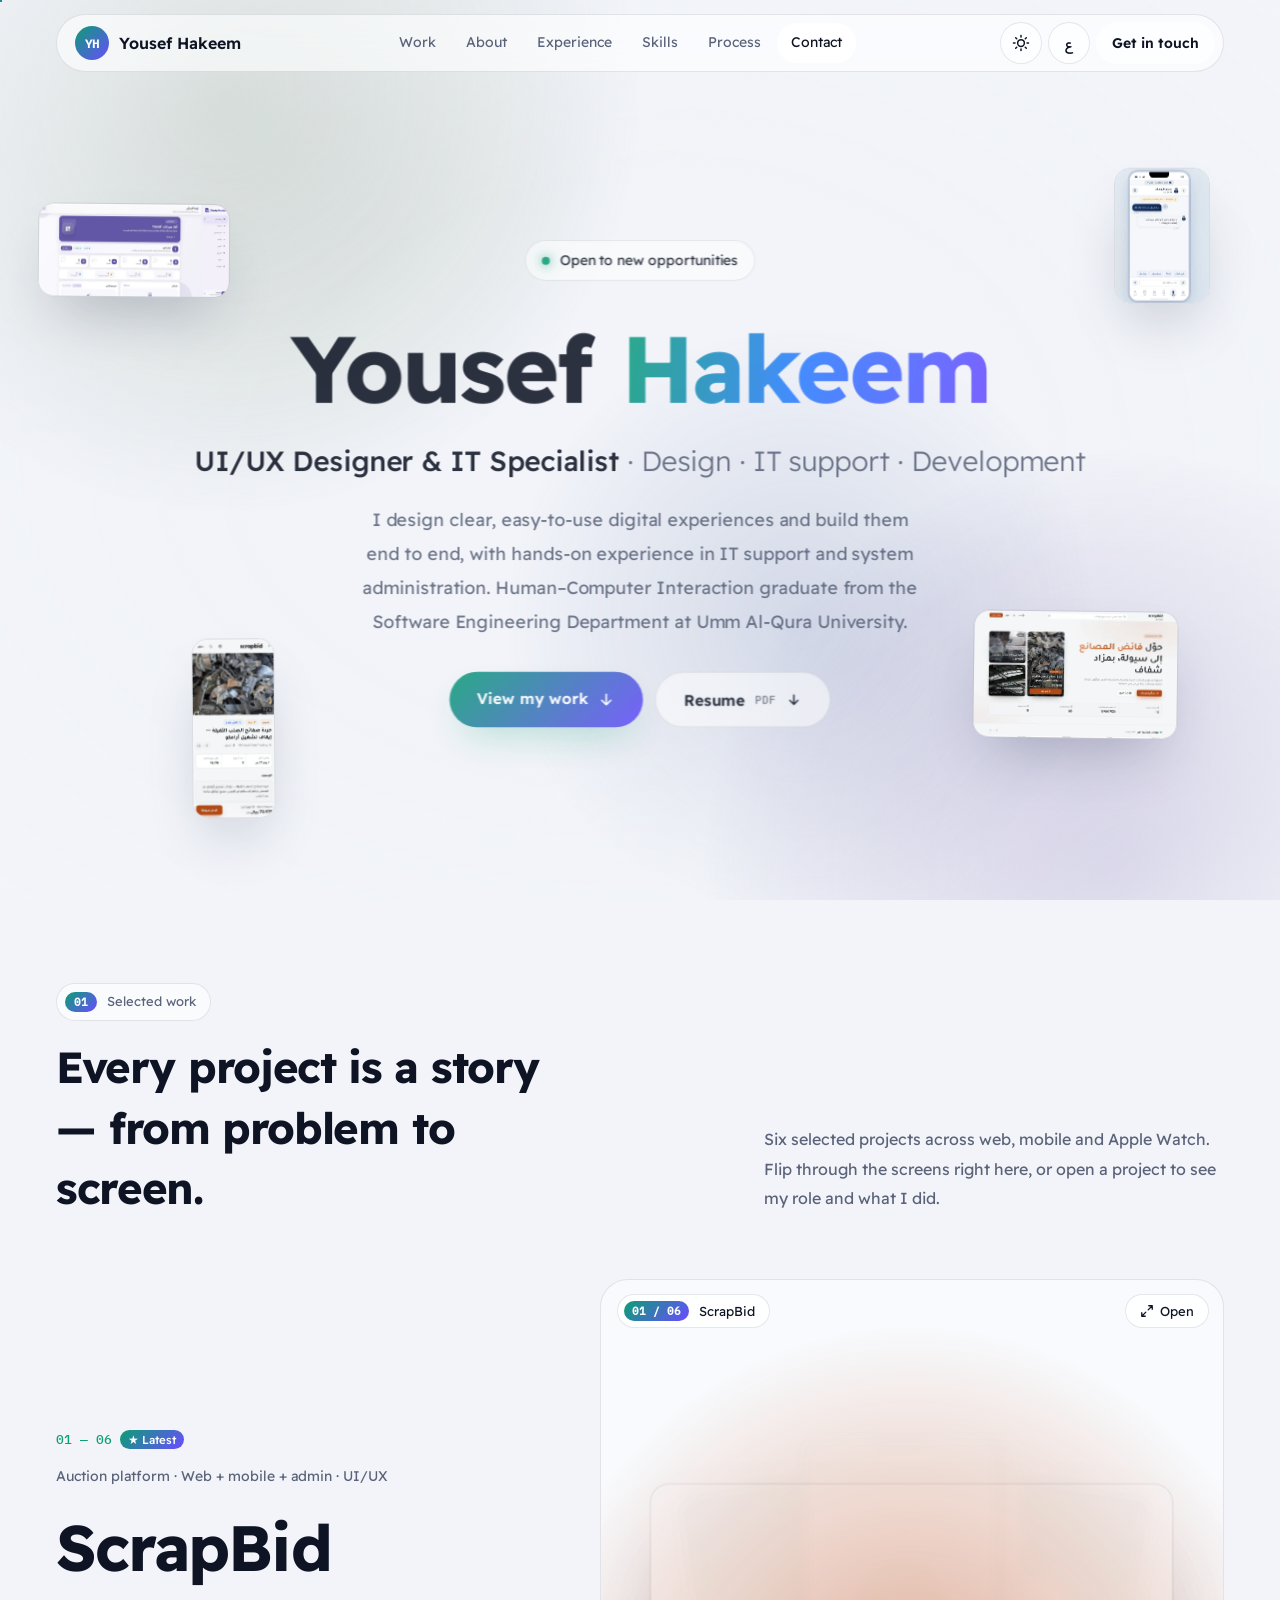
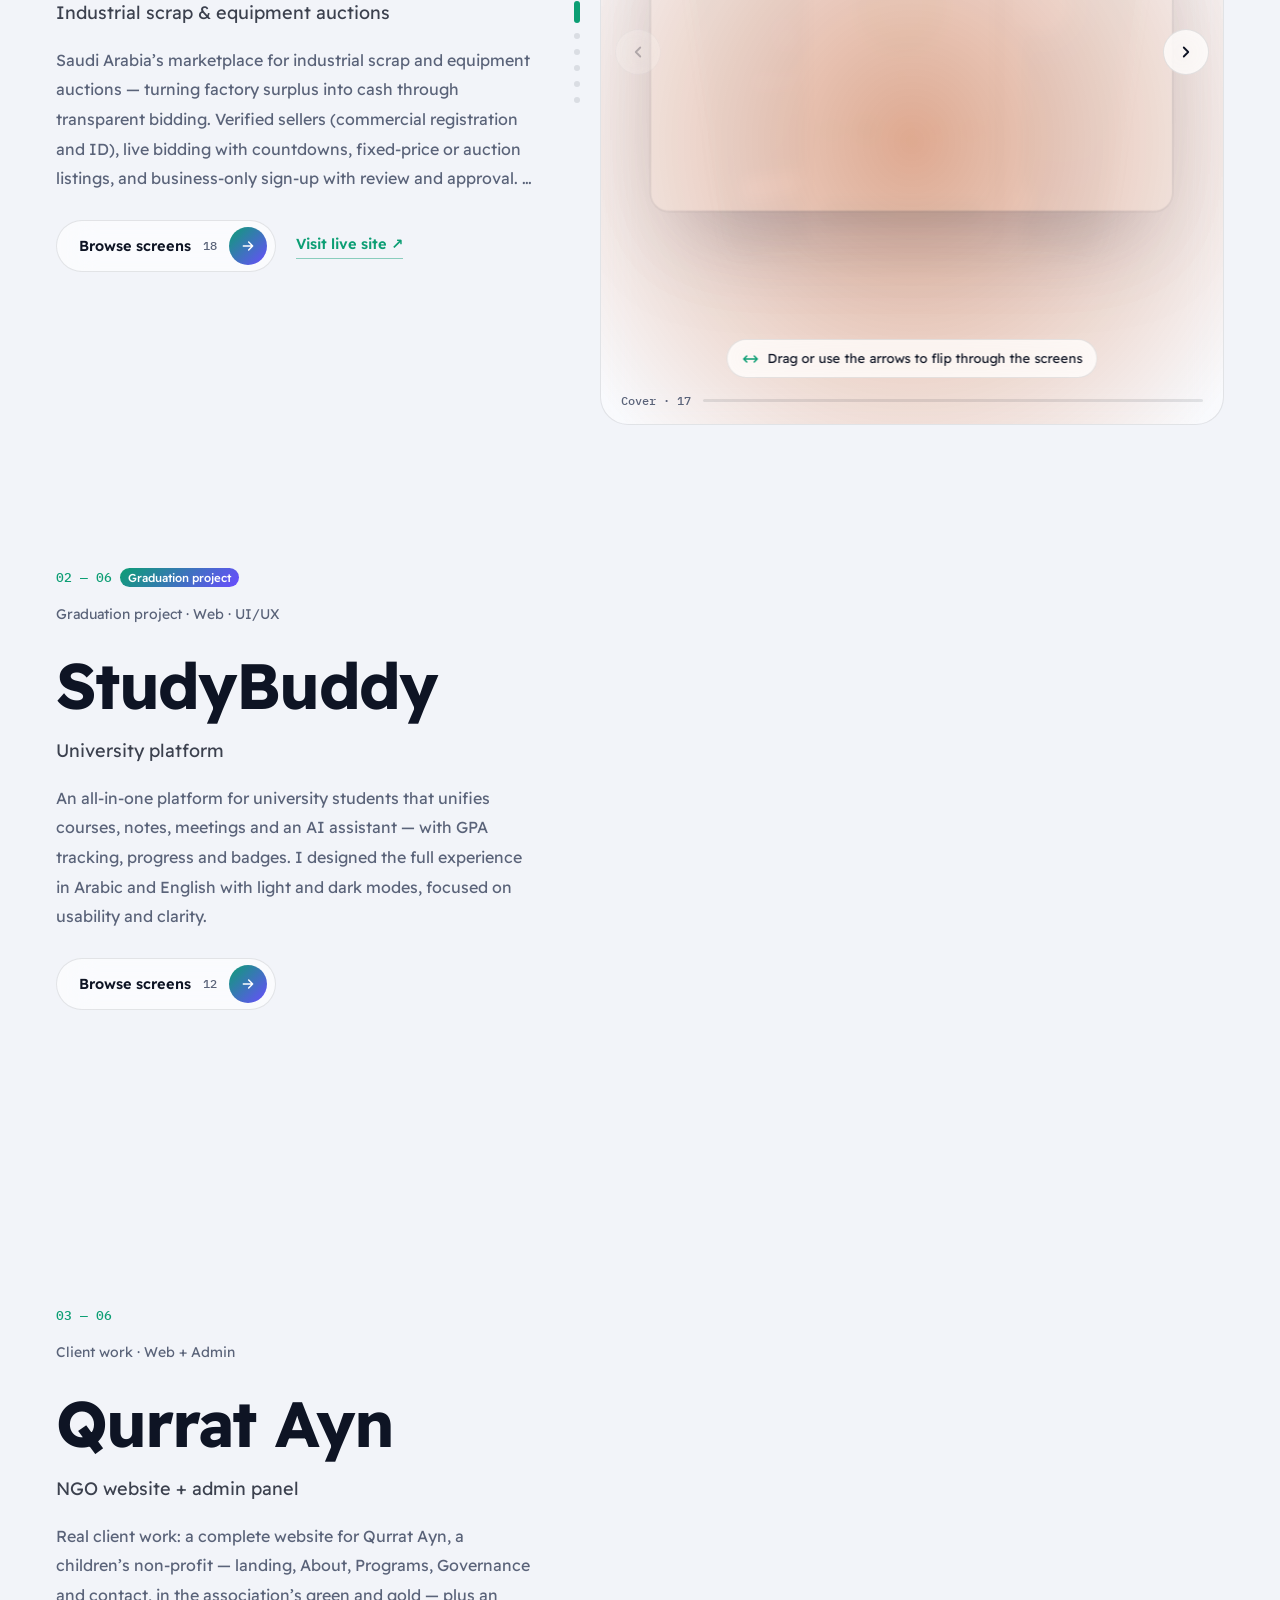
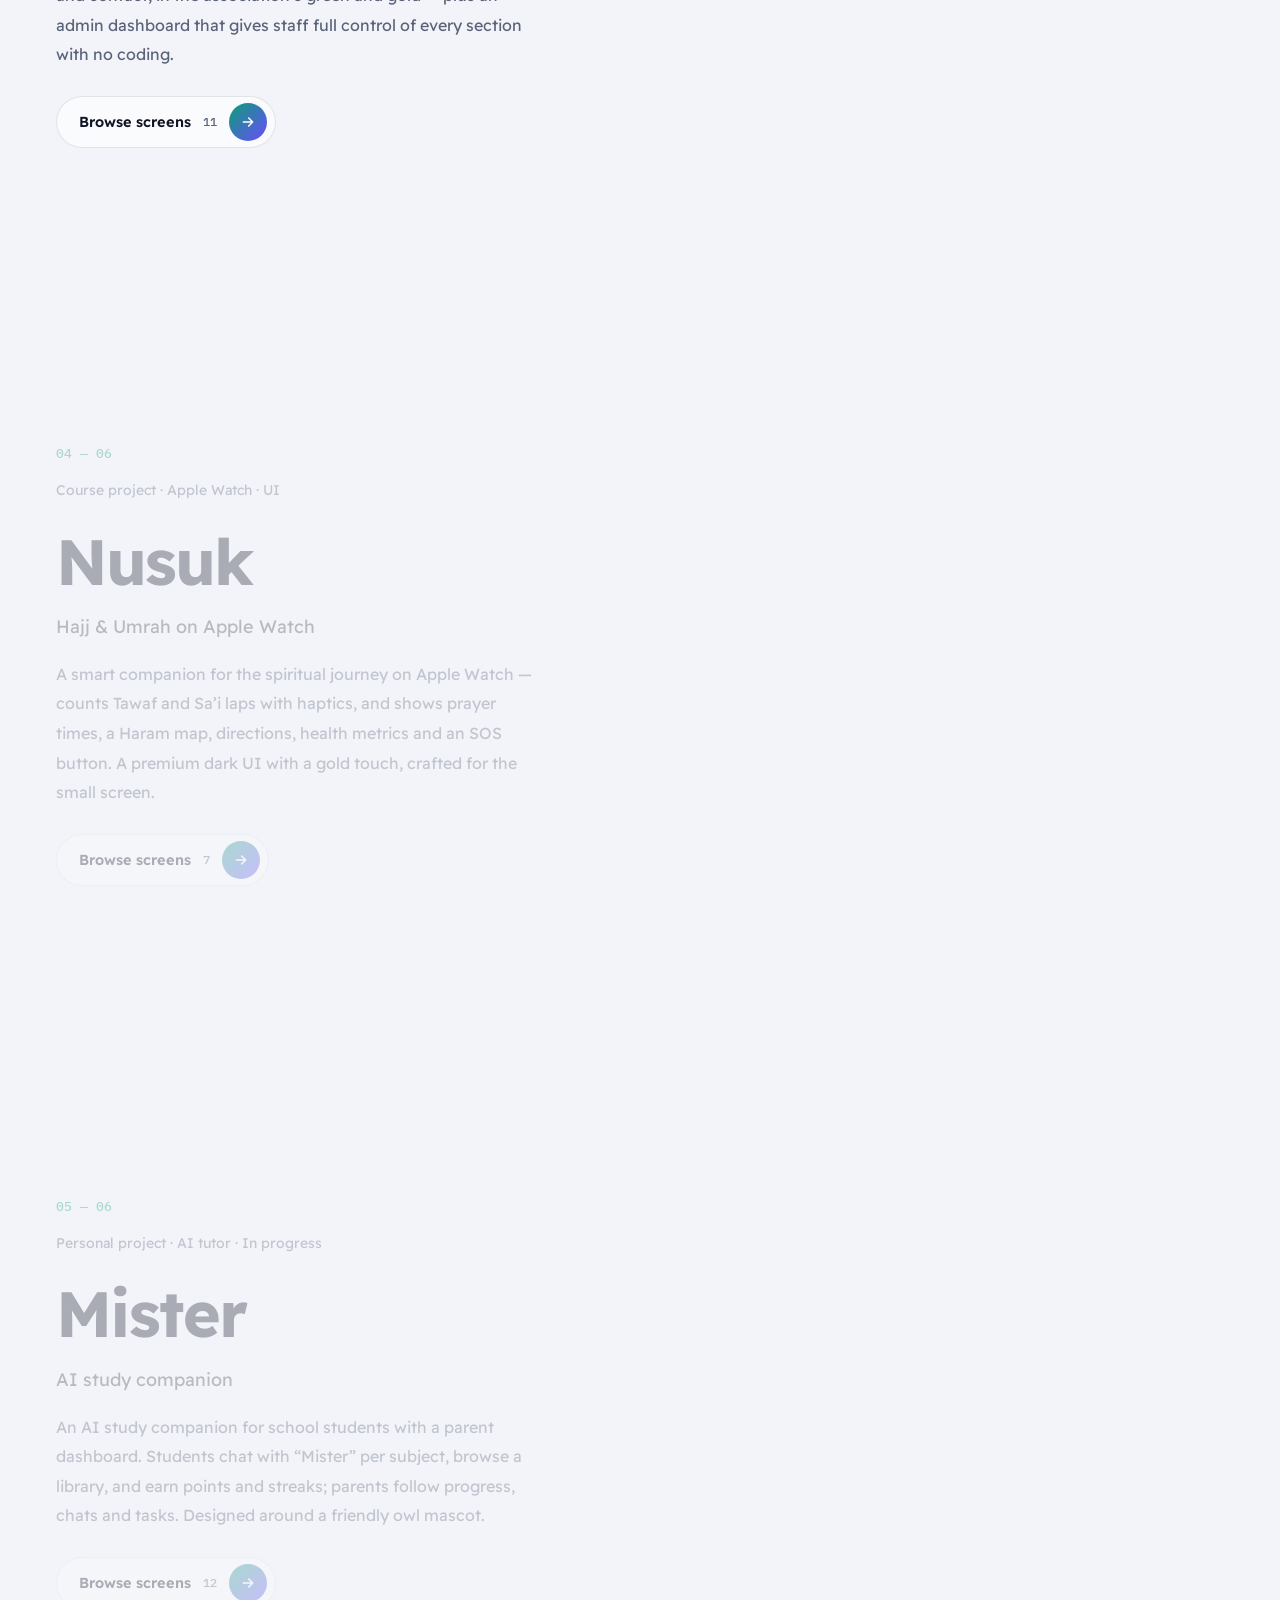
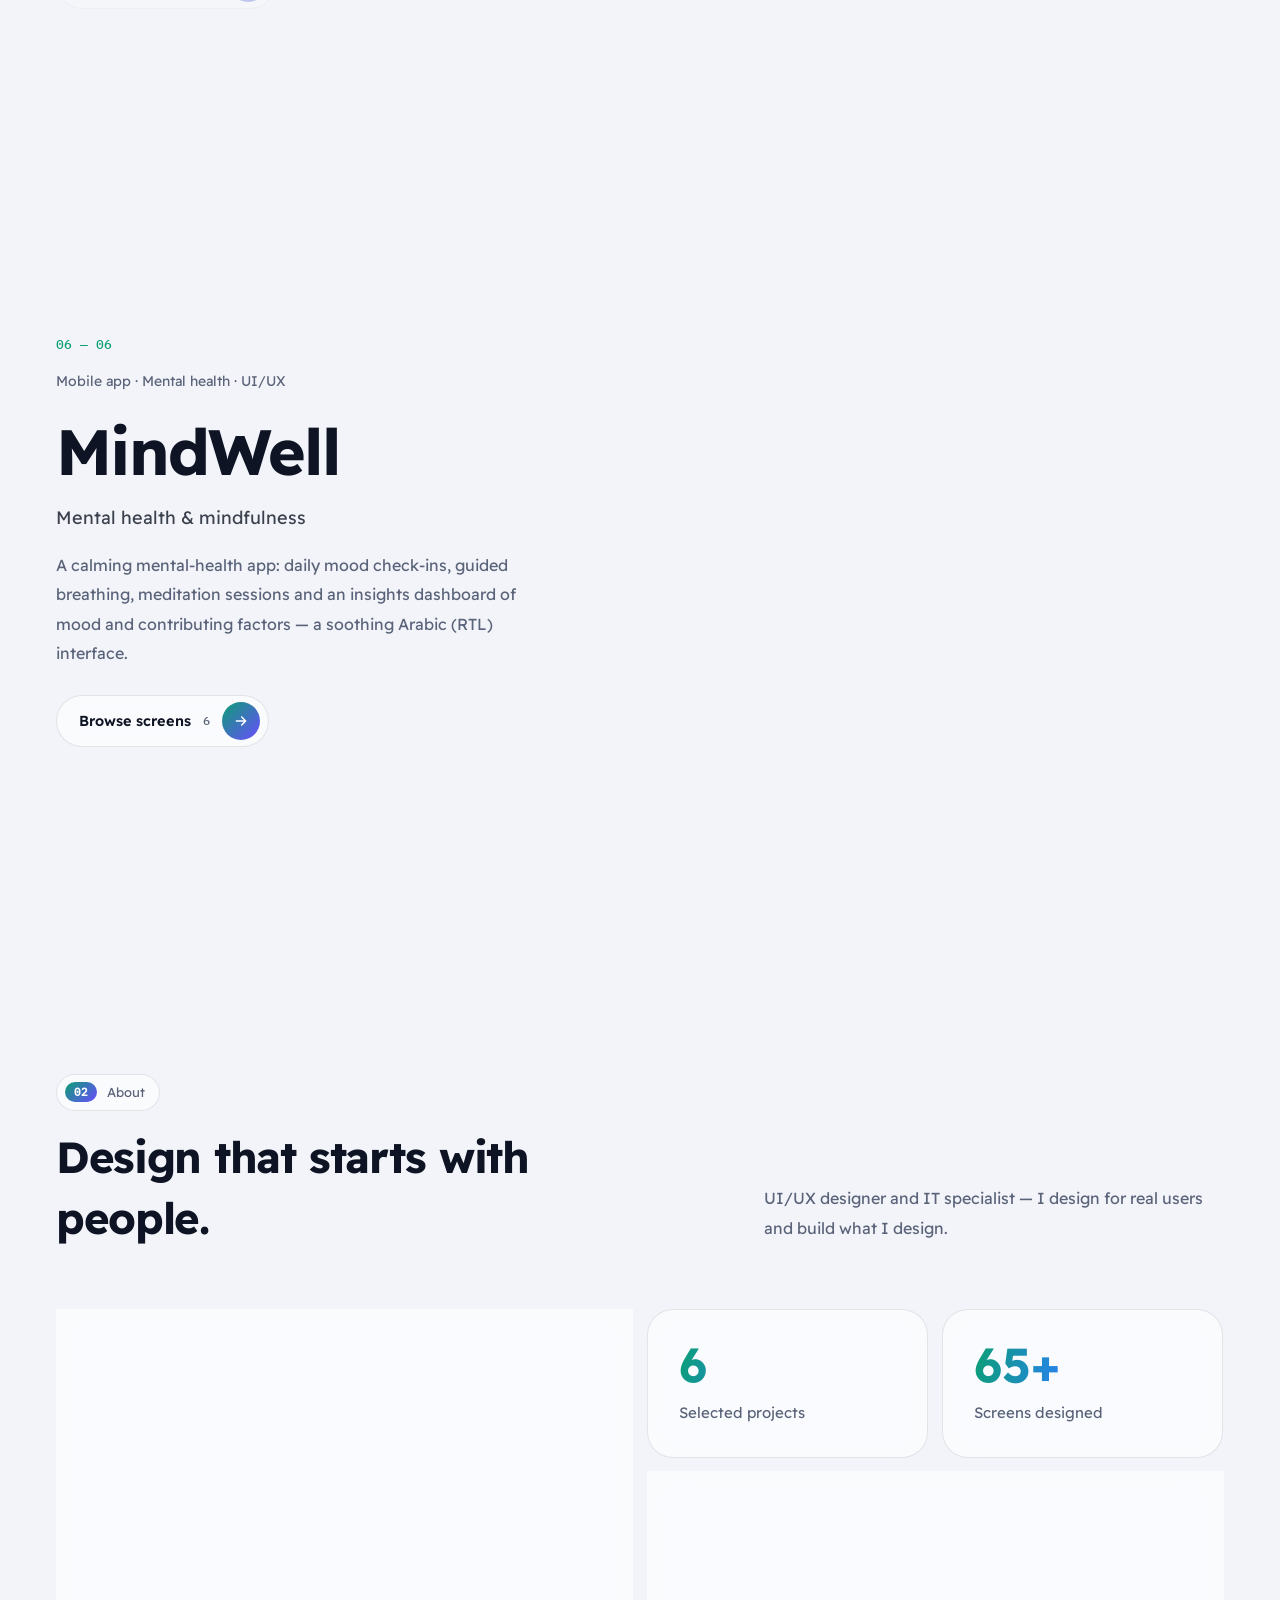
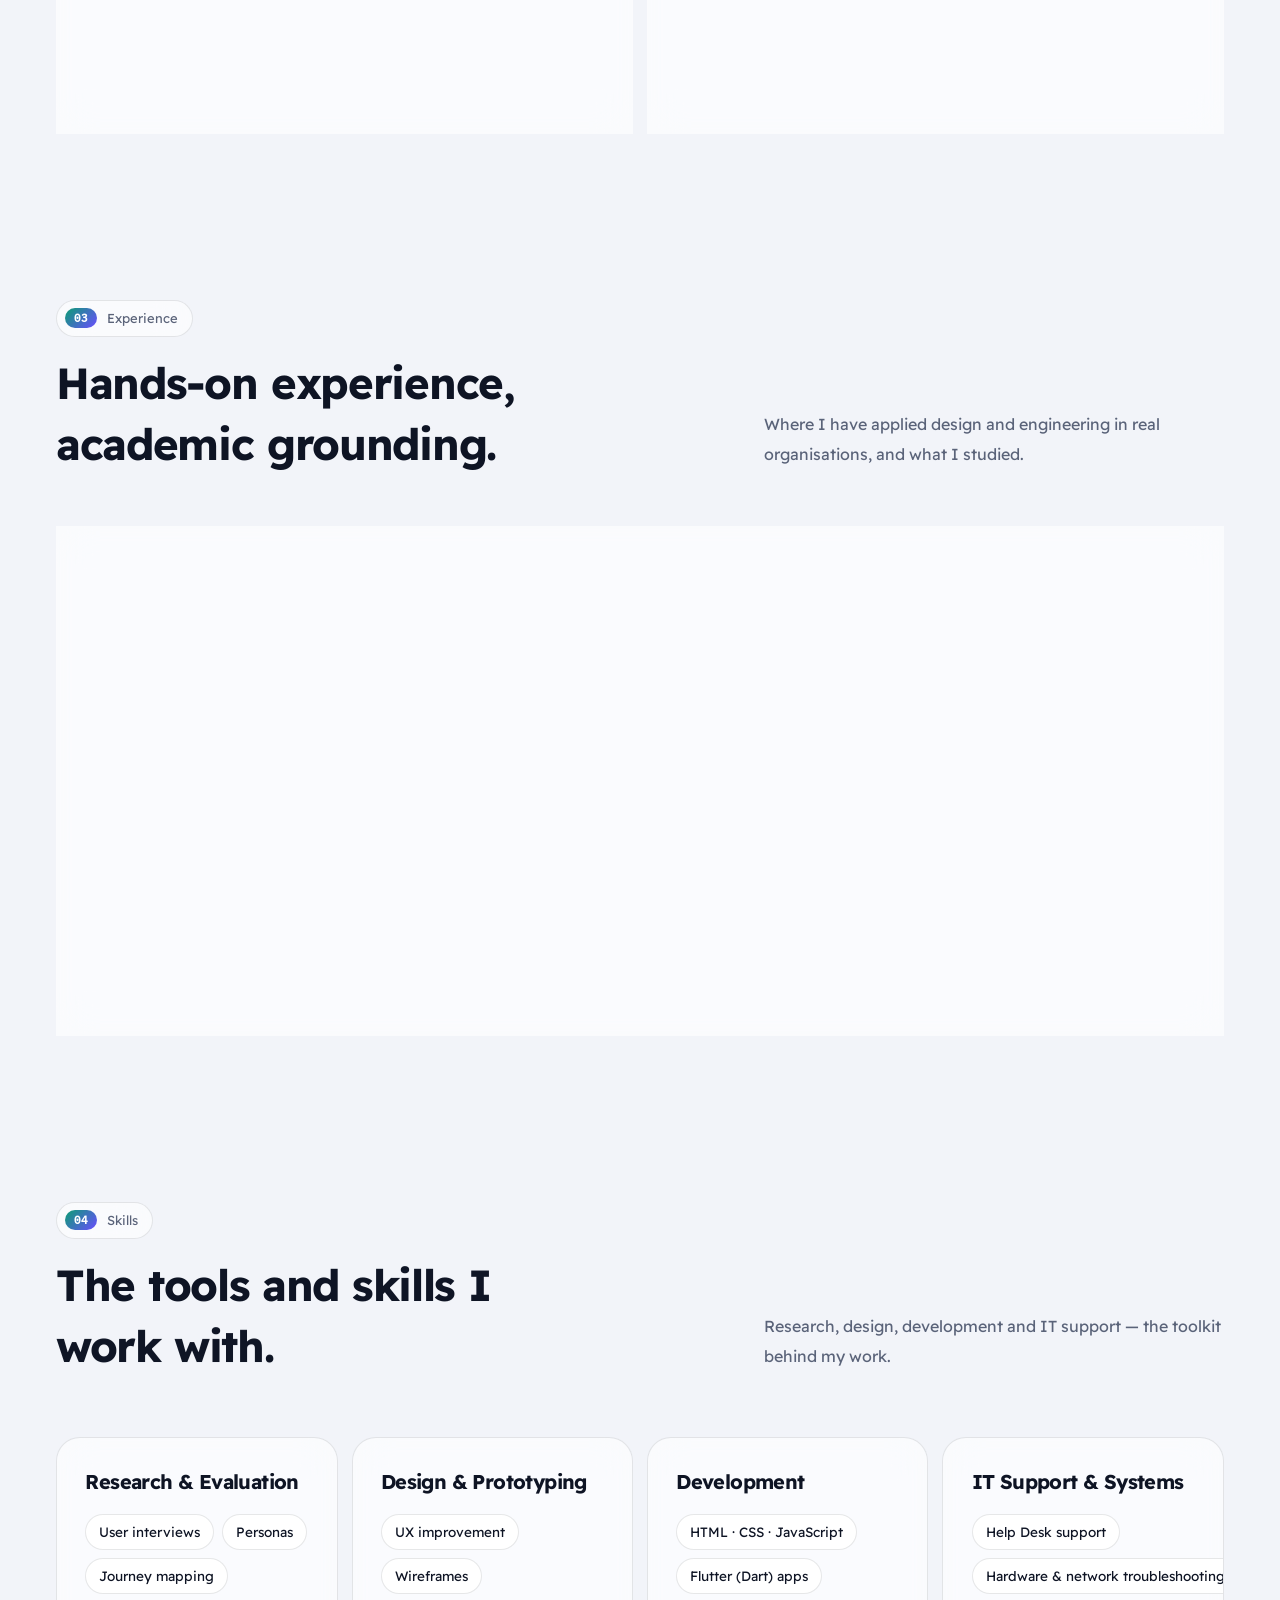
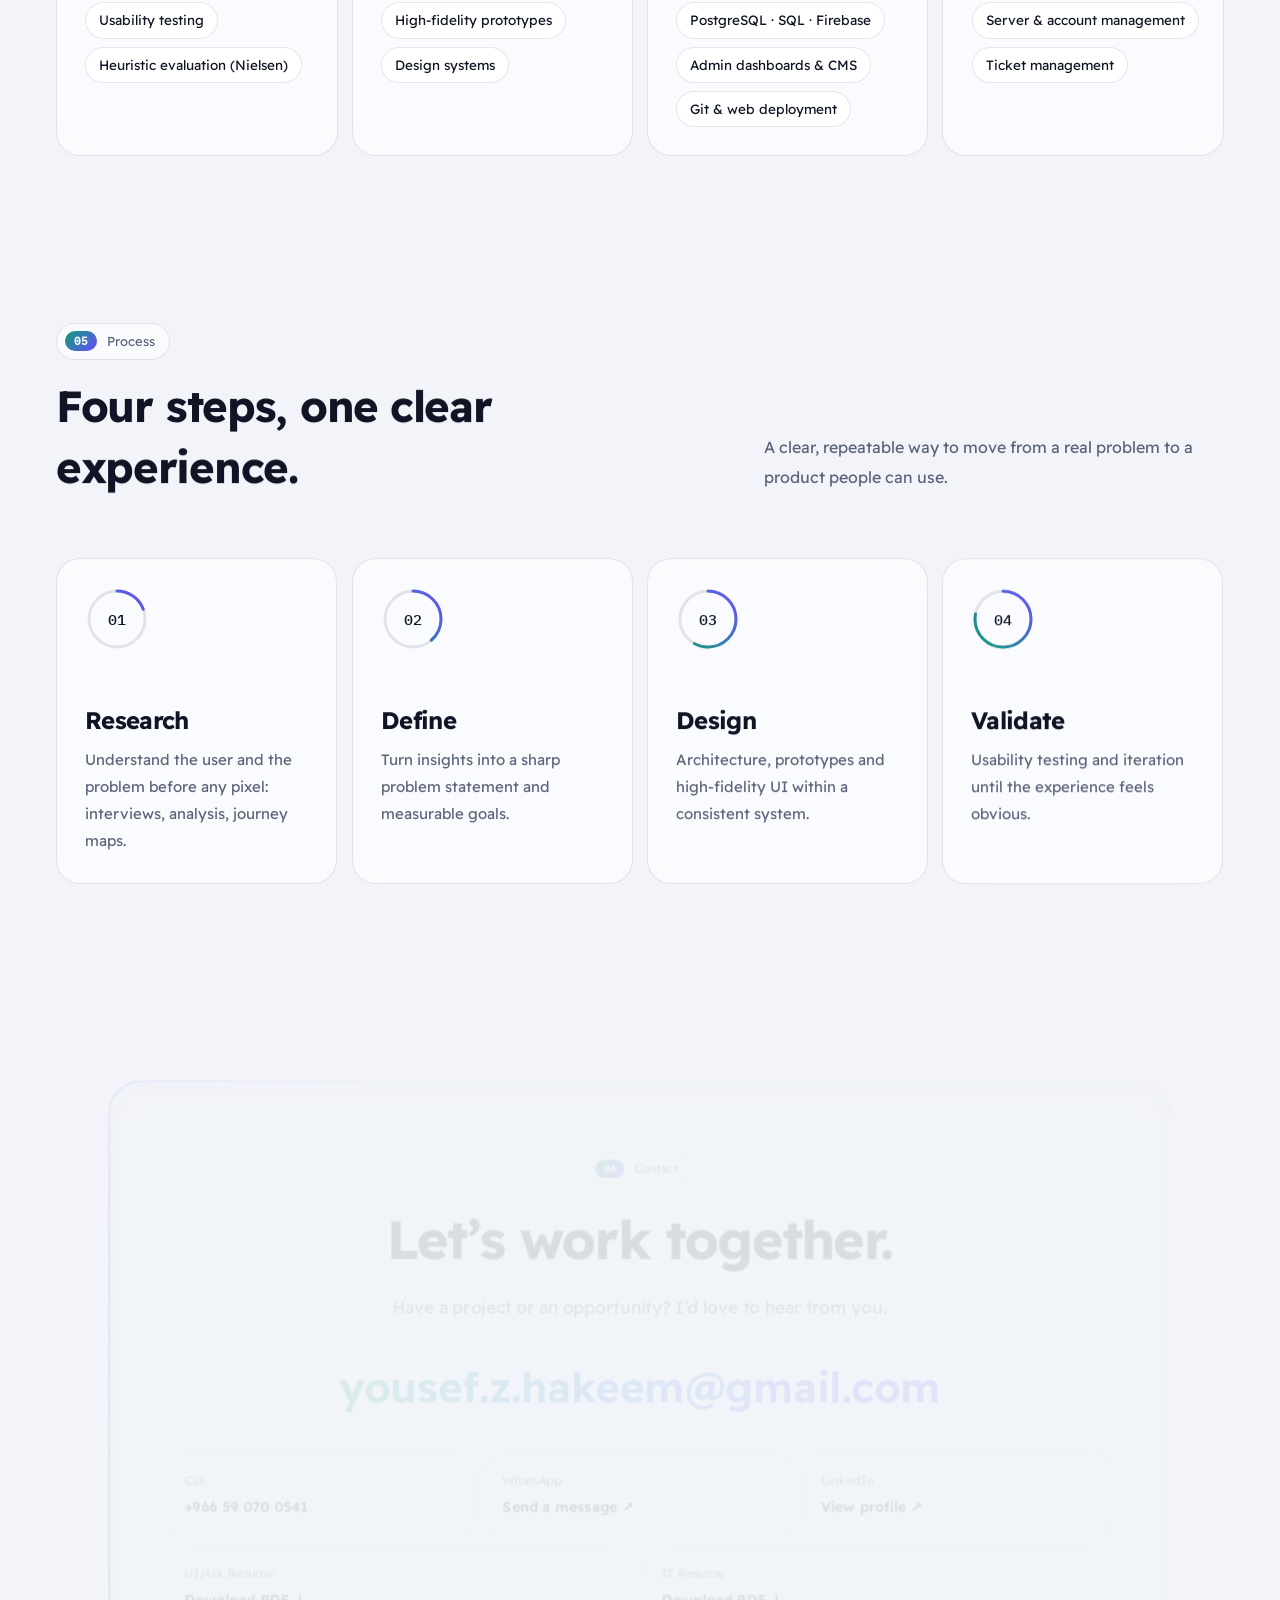
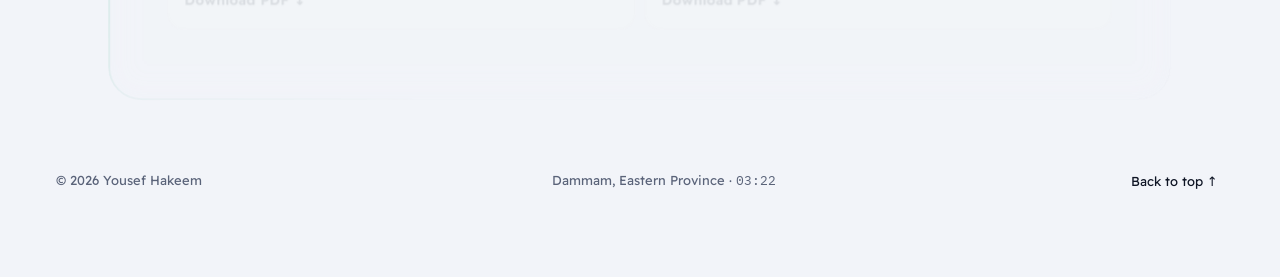
==== commit f4c7df42: "Keep hero buttons clear of the phone deck; "Resume" in plain English - On phones the hero text no lo" ====
--- a/index.html
+++ b/index.html
@@ -20,11 +20,11 @@
   <meta name="twitter:card" content="summary_large_image">
   <meta name="twitter:image" content="https://yousef-hakeem.github.io/assets/og.jpg">
   <link rel="icon" href="data:image/svg+xml,%3Csvg xmlns='http://www.w3.org/2000/svg' viewBox='0 0 100 100'%3E%3Crect width='100' height='100' rx='24' fill='%23070a12'/%3E%3Ctext x='50' y='66' font-family='Arial' font-weight='800' font-size='46' fill='%237cf2c8' text-anchor='middle'%3EYH%3C/text%3E%3C/svg%3E">
-  <link rel="stylesheet" href="shared/fonts.css?v=20261117a">
-  <link rel="stylesheet" href="lib/lenis.css?v=20261117a">
-  <link rel="stylesheet" href="shared/viewer.css?v=20261117a">
-  <link rel="stylesheet" href="shared/fab.css?v=20261117a">
-  <link rel="stylesheet" href="assets/site.css?v=20261117a">
+  <link rel="stylesheet" href="shared/fonts.css?v=20261117b">
+  <link rel="stylesheet" href="lib/lenis.css?v=20261117b">
+  <link rel="stylesheet" href="shared/viewer.css?v=20261117b">
+  <link rel="stylesheet" href="shared/fab.css?v=20261117b">
+  <link rel="stylesheet" href="assets/site.css?v=20261117b">
   <script>
     window.SITE_ROOT = '';
     (function () {
@@ -47,13 +47,13 @@
   </div>
   <div id="app"></div>
   <noscript><p style="padding:40px;text-align:center;font-family:sans-serif">يوسف حكيم — مصمم واجهات وتجربة المستخدم · yousef.z.hakeem@gmail.com · +966 59 070 0541</p></noscript>
-  <script src="shared/media.js?v=20261117a"></script>
-  <script src="shared/data.js?v=20261117a"></script>
-  <script src="lib/gsap.min.js?v=20261117a"></script>
-  <script src="lib/ScrollTrigger.min.js?v=20261117a"></script>
-  <script src="lib/lenis.min.js?v=20261117a"></script>
-  <script src="shared/viewer.js?v=20261117a"></script>
-  <script src="shared/fab.js?v=20261117a"></script>
-  <script src="assets/site.js?v=20261117a"></script>
+  <script src="shared/media.js?v=20261117b"></script>
+  <script src="shared/data.js?v=20261117b"></script>
+  <script src="lib/gsap.min.js?v=20261117b"></script>
+  <script src="lib/ScrollTrigger.min.js?v=20261117b"></script>
+  <script src="lib/lenis.min.js?v=20261117b"></script>
+  <script src="shared/viewer.js?v=20261117b"></script>
+  <script src="shared/fab.js?v=20261117b"></script>
+  <script src="assets/site.js?v=20261117b"></script>
 </body>
 </html>
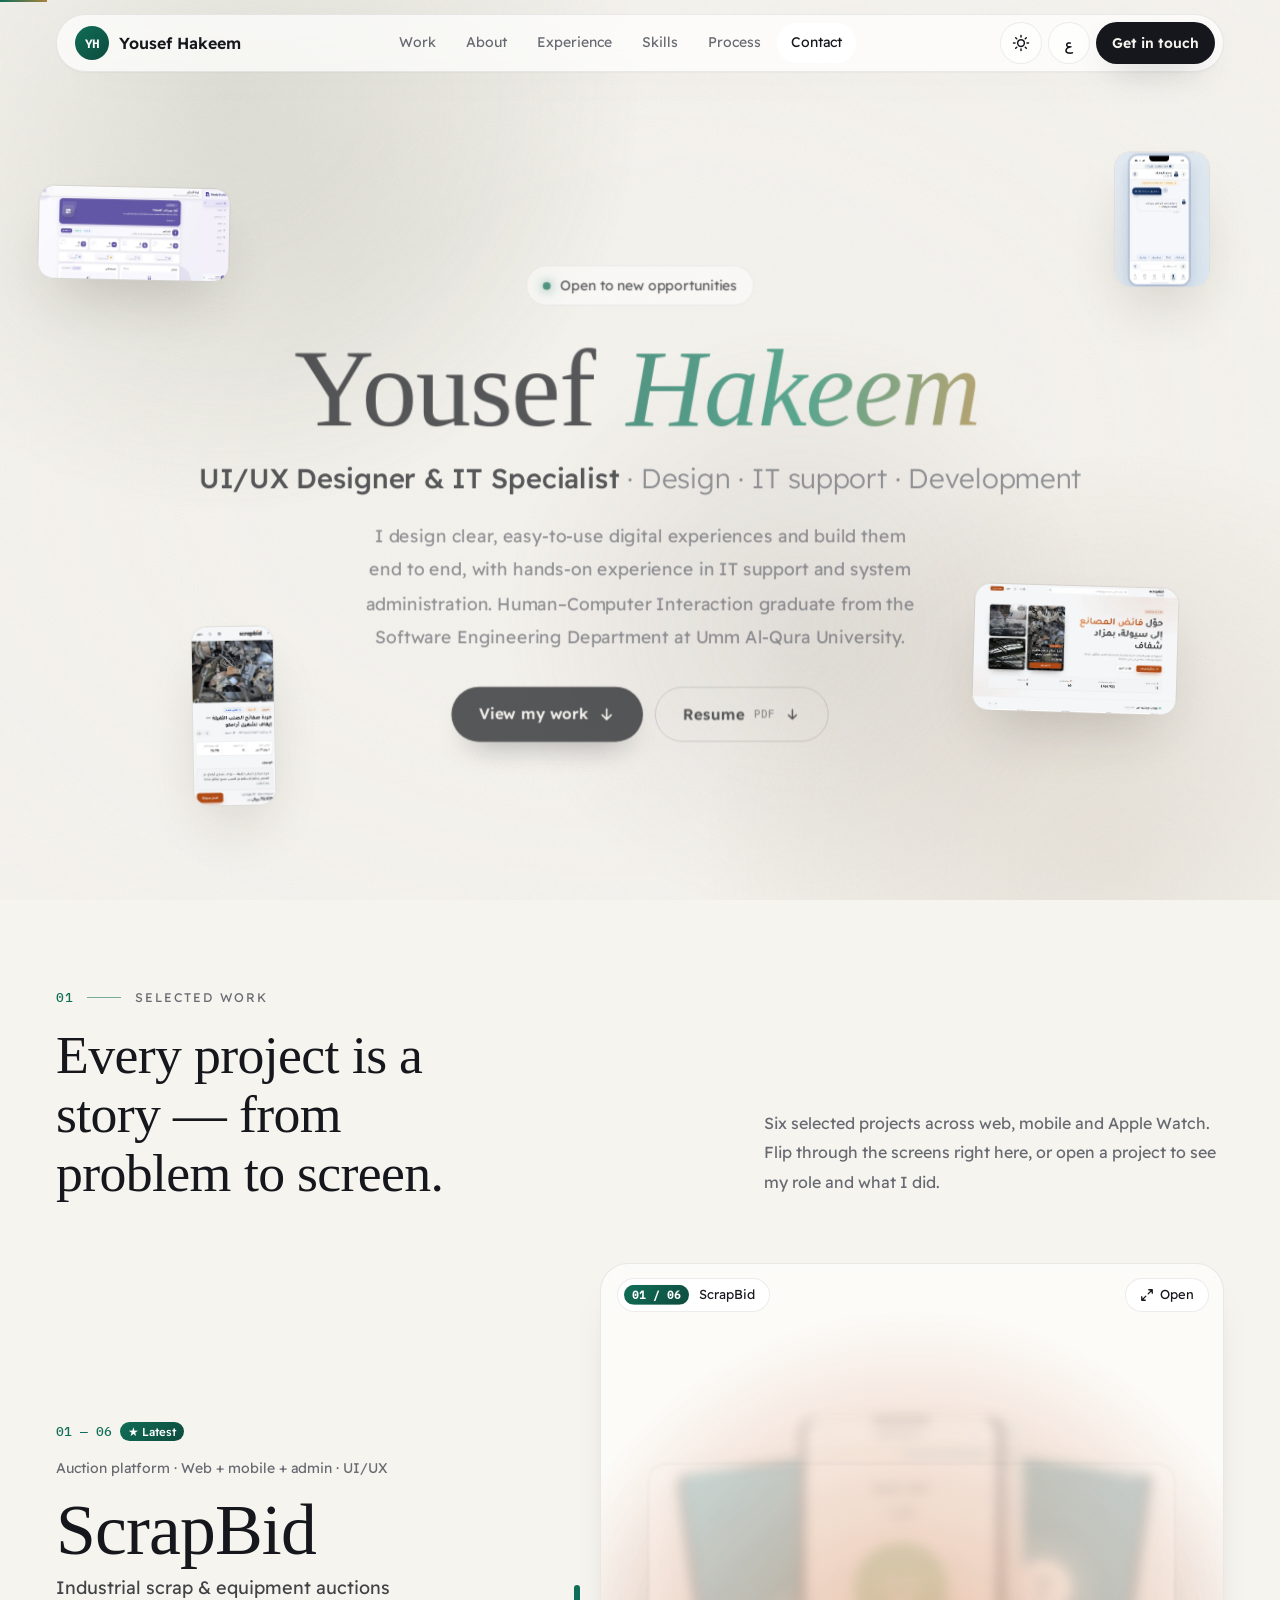
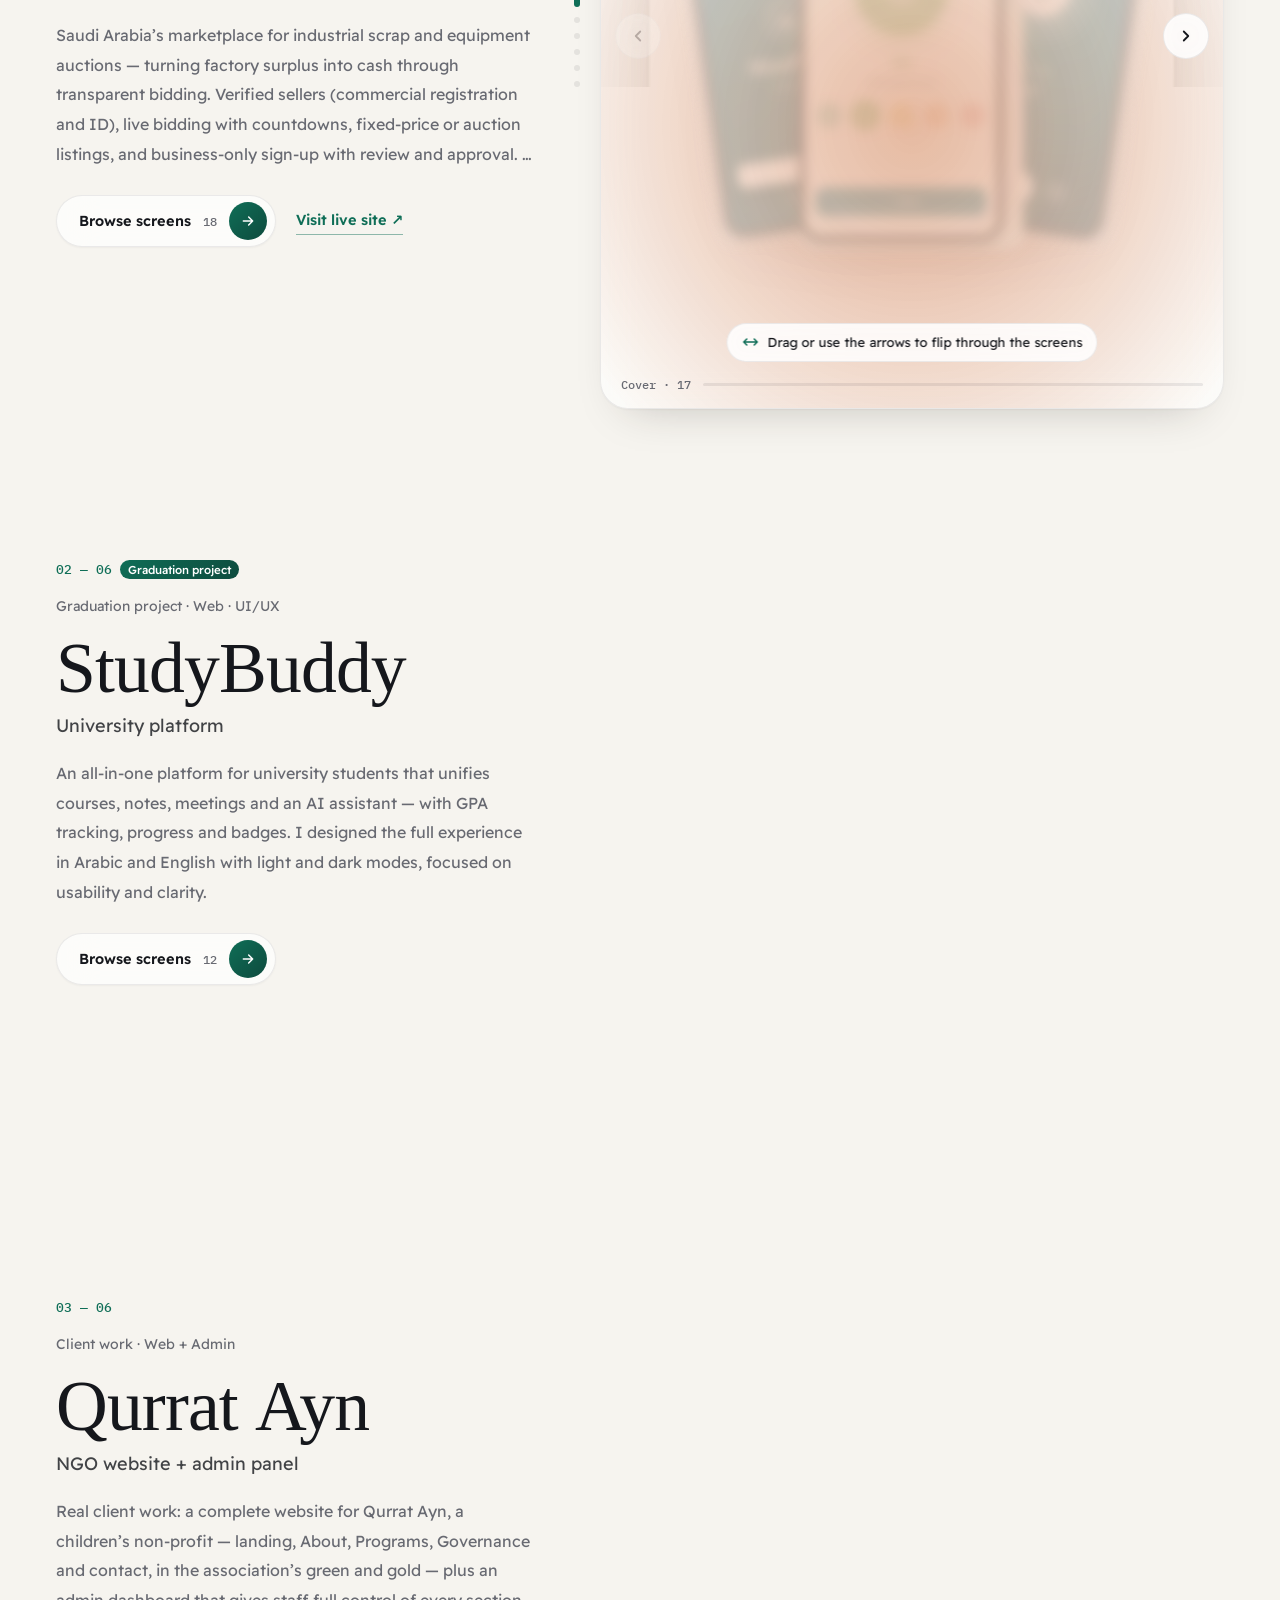
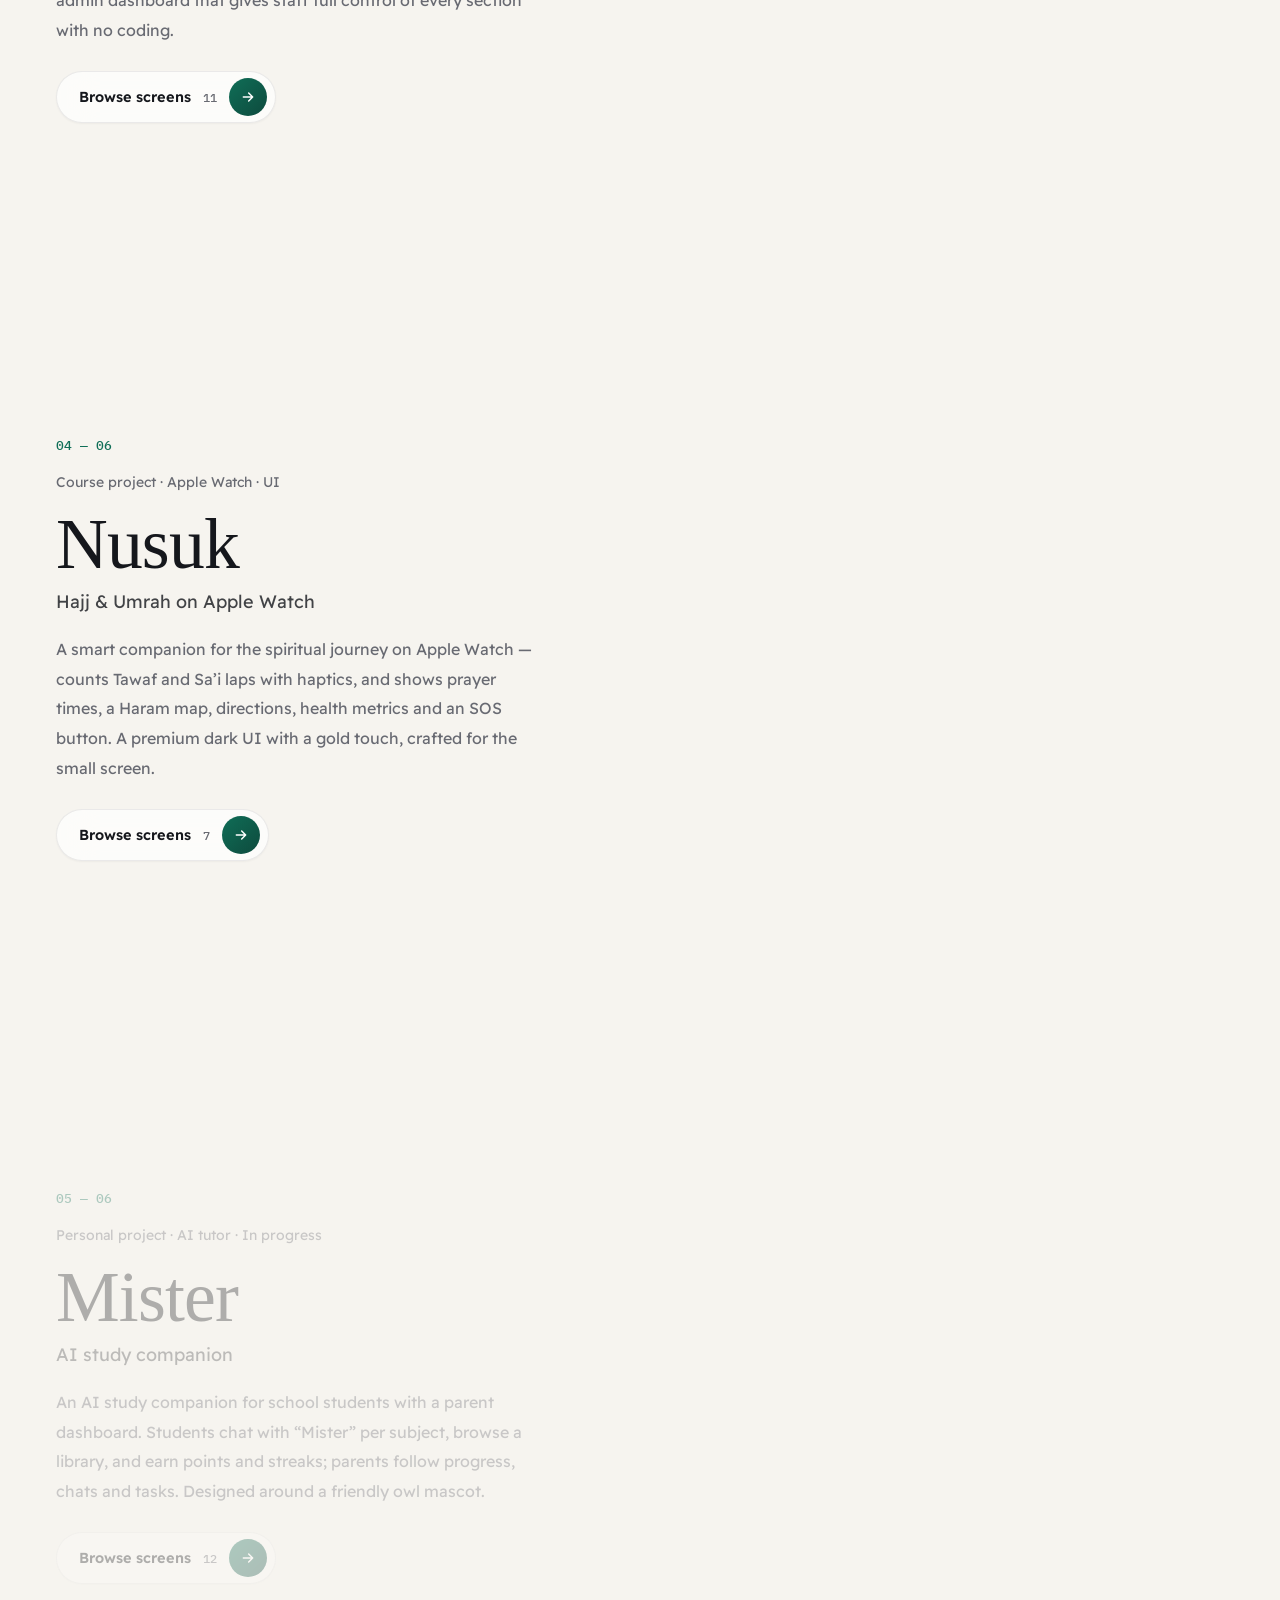
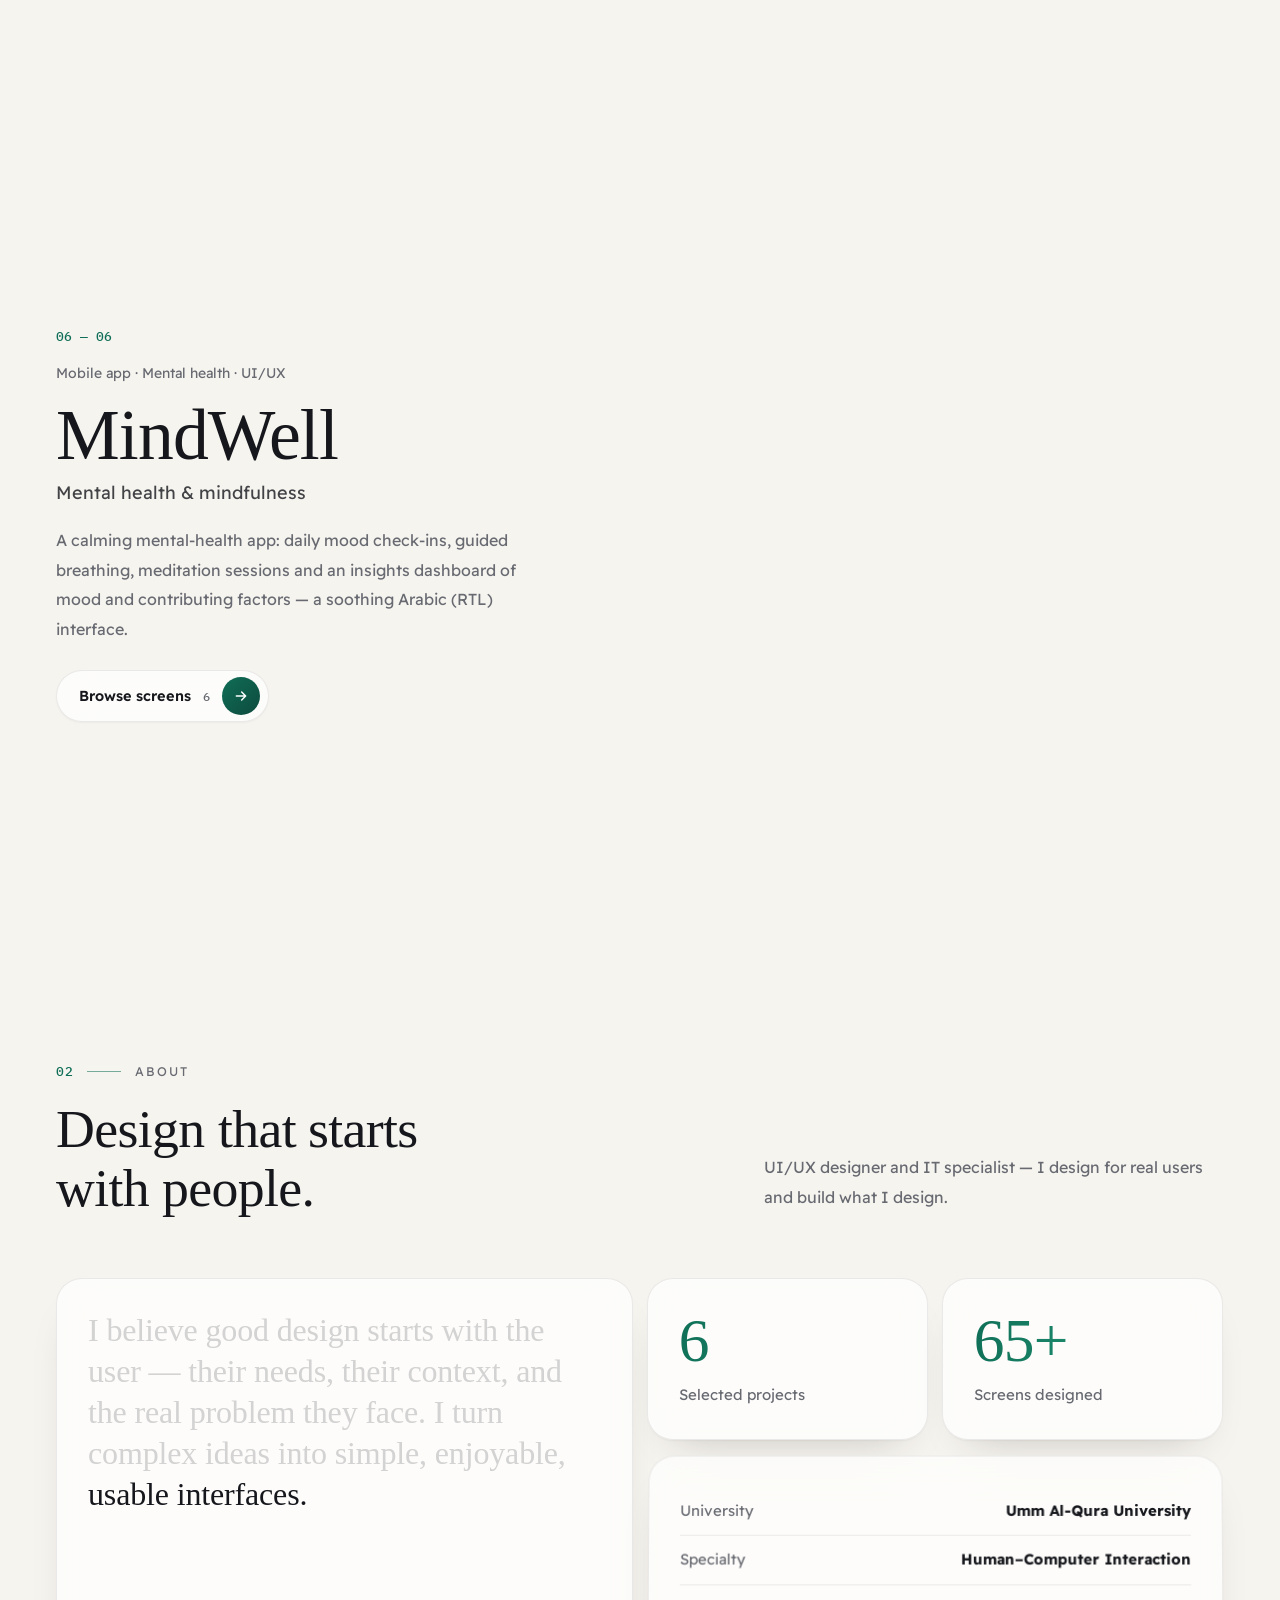
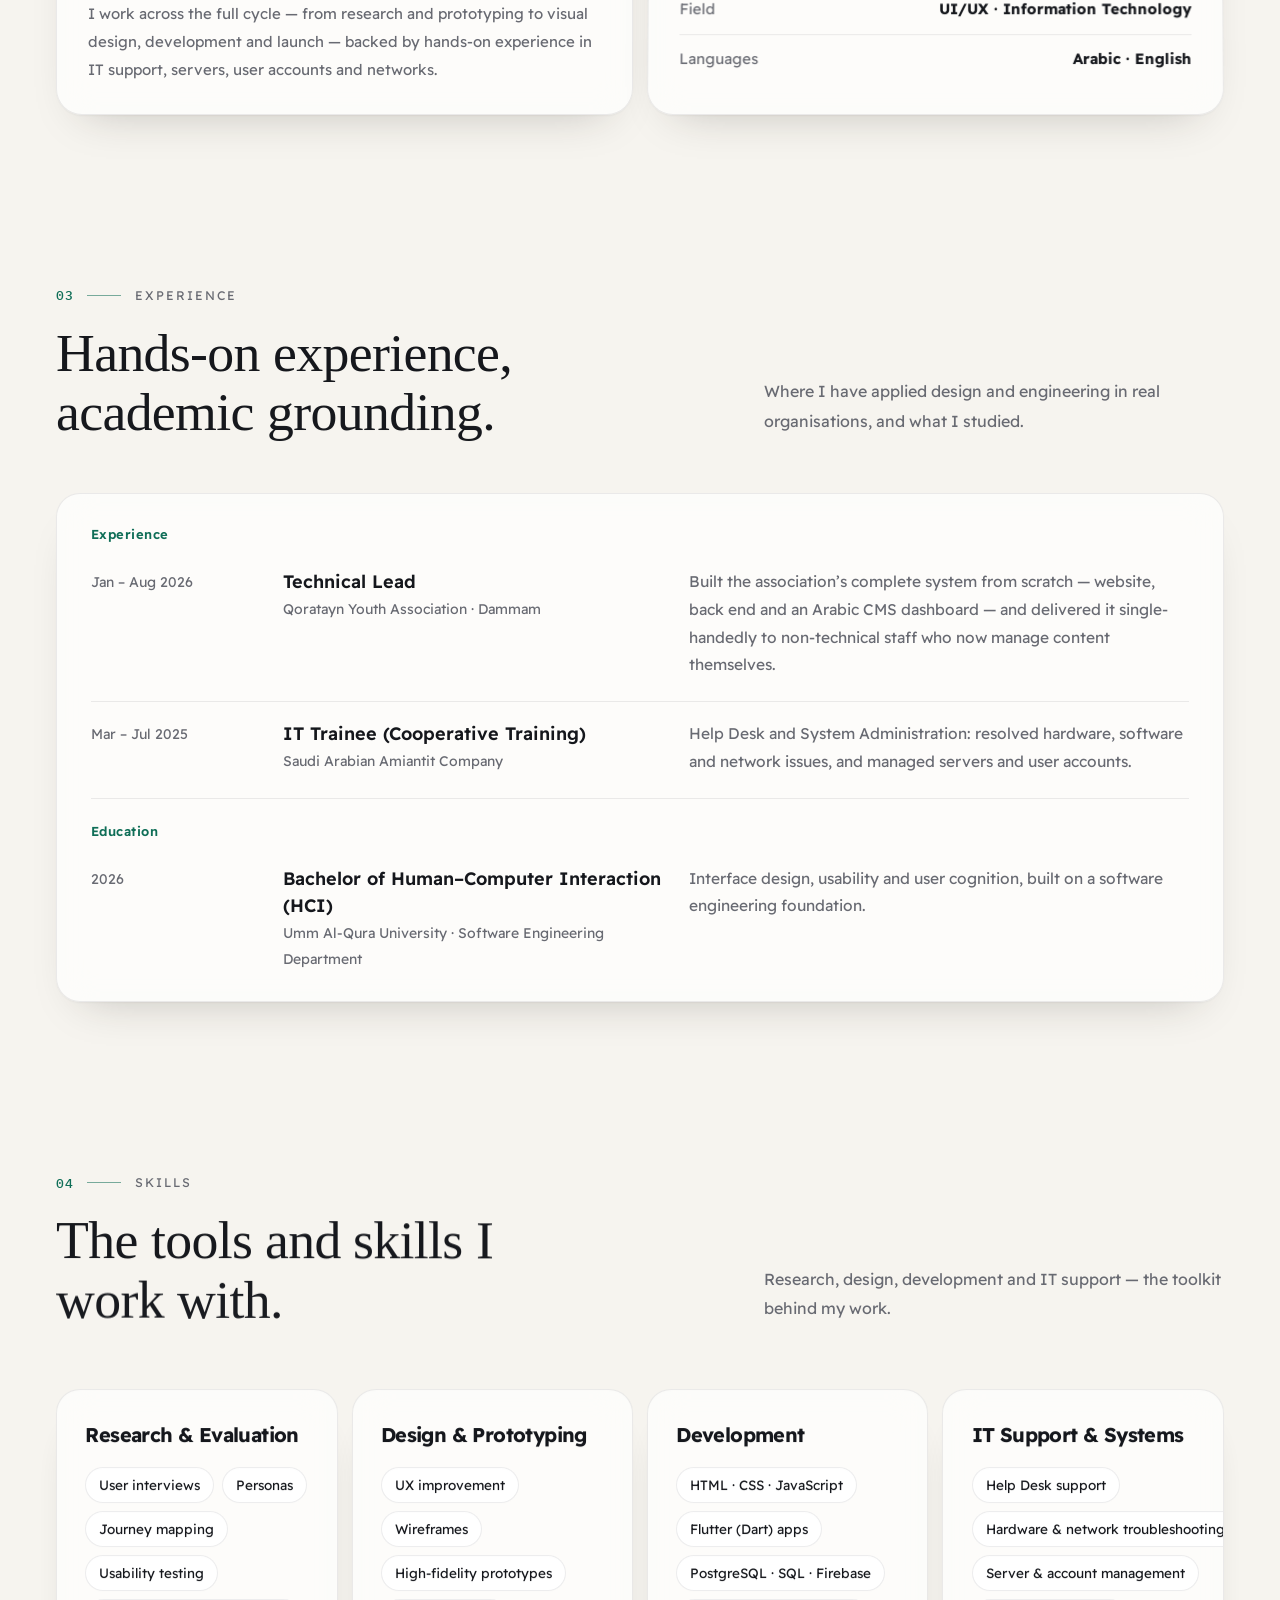
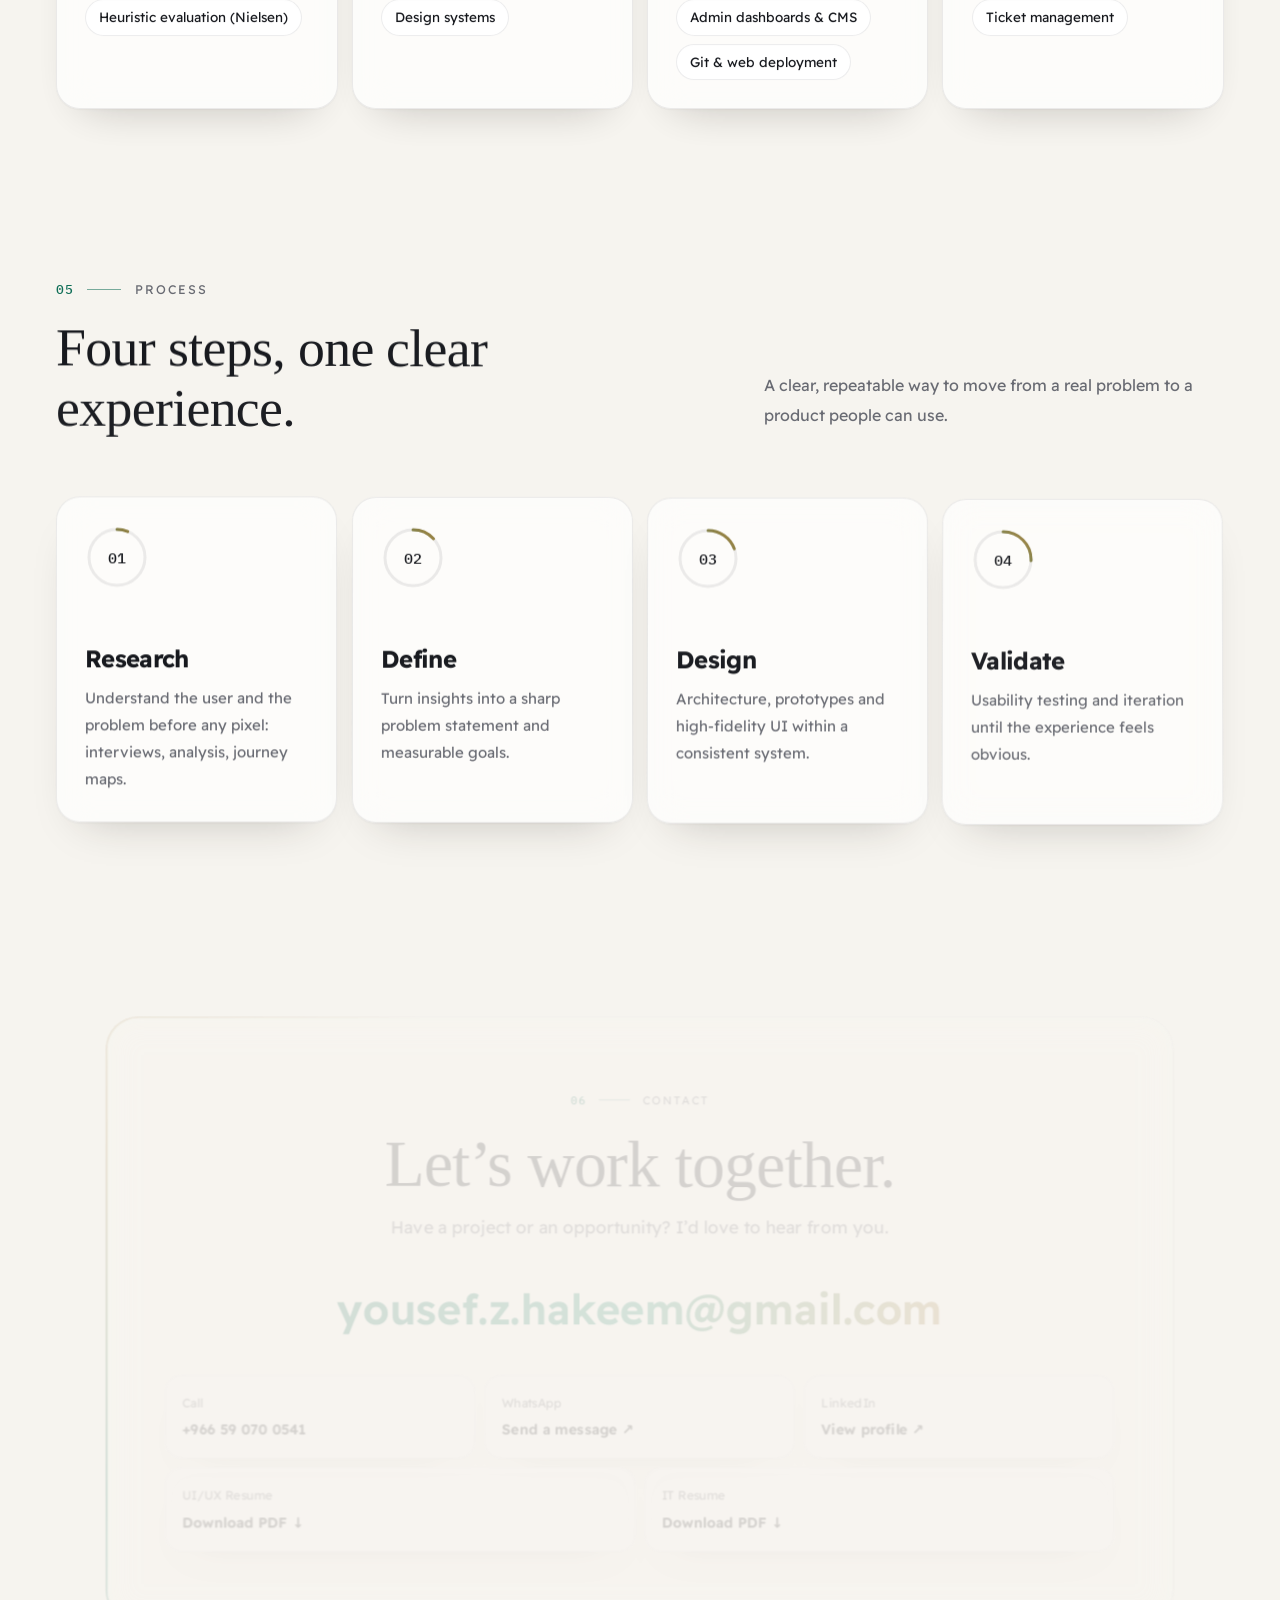
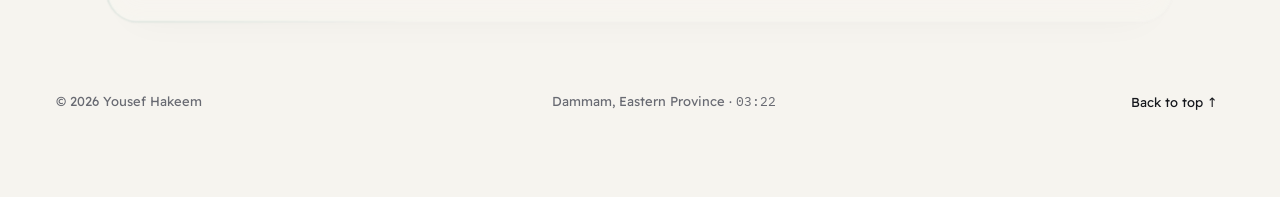
==== commit 4d4e8baf: "Quiet-luxury visual pass - Warm ivory light theme and warm-black dark theme; emerald with an   antiq" ====
--- a/index.html
+++ b/index.html
@@ -7,7 +7,7 @@
   <meta name="description" content="Portfolio of Yousef Hakeem — UI/UX Designer &amp; IT Specialist, Human-Computer Interaction graduate from Umm Al-Qura University. بورتفوليو يوسف حكيم: تصميم UI/UX ودعم تقني وتطوير.">
   <meta name="author" content="Yousef Hakeem">
   <link rel="canonical" href="https://yousef-hakeem.github.io/">
-  <meta name="theme-color" content="#f2f4f9">
+  <meta name="theme-color" content="#f6f4ef">
   <meta property="og:type" content="website">
   <meta property="og:locale" content="en_US">
   <meta property="og:locale:alternate" content="ar_SA">
@@ -20,11 +20,11 @@
   <meta name="twitter:card" content="summary_large_image">
   <meta name="twitter:image" content="https://yousef-hakeem.github.io/assets/og.jpg">
   <link rel="icon" href="data:image/svg+xml,%3Csvg xmlns='http://www.w3.org/2000/svg' viewBox='0 0 100 100'%3E%3Crect width='100' height='100' rx='24' fill='%23070a12'/%3E%3Ctext x='50' y='66' font-family='Arial' font-weight='800' font-size='46' fill='%237cf2c8' text-anchor='middle'%3EYH%3C/text%3E%3C/svg%3E">
-  <link rel="stylesheet" href="shared/fonts.css?v=20261117b">
-  <link rel="stylesheet" href="lib/lenis.css?v=20261117b">
-  <link rel="stylesheet" href="shared/viewer.css?v=20261117b">
-  <link rel="stylesheet" href="shared/fab.css?v=20261117b">
-  <link rel="stylesheet" href="assets/site.css?v=20261117b">
+  <link rel="stylesheet" href="shared/fonts.css?v=20261117c">
+  <link rel="stylesheet" href="lib/lenis.css?v=20261117c">
+  <link rel="stylesheet" href="shared/viewer.css?v=20261117c">
+  <link rel="stylesheet" href="shared/fab.css?v=20261117c">
+  <link rel="stylesheet" href="assets/site.css?v=20261117c">
   <script>
     window.SITE_ROOT = '';
     (function () {
@@ -33,7 +33,7 @@
       document.documentElement.dataset.theme = t;
       // a visitor who chose Arabic gets it before first paint
       try { if (localStorage.getItem('yh-lang') === 'ar') { document.documentElement.lang = 'ar'; document.documentElement.dir = 'rtl'; } } catch (e) {}
-      if (t === 'dark') document.querySelector('meta[name="theme-color"]').setAttribute('content', '#070a12');
+      if (t === 'dark') document.querySelector('meta[name="theme-color"]').setAttribute('content', '#0b0c10');
       // the intro curtain plays once per visit
       try { if (sessionStorage.getItem('yh-intro') || matchMedia('(prefers-reduced-motion: reduce)').matches) document.documentElement.classList.add('no-loader'); } catch (e) {}
     })();
@@ -47,13 +47,13 @@
   </div>
   <div id="app"></div>
   <noscript><p style="padding:40px;text-align:center;font-family:sans-serif">يوسف حكيم — مصمم واجهات وتجربة المستخدم · yousef.z.hakeem@gmail.com · +966 59 070 0541</p></noscript>
-  <script src="shared/media.js?v=20261117b"></script>
-  <script src="shared/data.js?v=20261117b"></script>
-  <script src="lib/gsap.min.js?v=20261117b"></script>
-  <script src="lib/ScrollTrigger.min.js?v=20261117b"></script>
-  <script src="lib/lenis.min.js?v=20261117b"></script>
-  <script src="shared/viewer.js?v=20261117b"></script>
-  <script src="shared/fab.js?v=20261117b"></script>
-  <script src="assets/site.js?v=20261117b"></script>
+  <script src="shared/media.js?v=20261117c"></script>
+  <script src="shared/data.js?v=20261117c"></script>
+  <script src="lib/gsap.min.js?v=20261117c"></script>
+  <script src="lib/ScrollTrigger.min.js?v=20261117c"></script>
+  <script src="lib/lenis.min.js?v=20261117c"></script>
+  <script src="shared/viewer.js?v=20261117c"></script>
+  <script src="shared/fab.js?v=20261117c"></script>
+  <script src="assets/site.js?v=20261117c"></script>
 </body>
 </html>
--- a/shared/fonts.css
+++ b/shared/fonts.css
@@ -16,3 +16,5 @@
 
 @font-face { font-family: 'IBM Plex Mono'; src: url(../fonts/ibm-plex-mono-latin-400-normal.woff2) format('woff2'); font-weight: 400; font-display: swap; }
 @font-face { font-family: 'IBM Plex Mono'; src: url(../fonts/ibm-plex-mono-latin-500-normal.woff2) format('woff2'); font-weight: 500; font-display: swap; }
+@font-face { font-family: 'Instrument Serif'; src: url(../fonts/instrument-serif-latin-400-normal.woff2) format('woff2'); font-weight: 400; font-style: normal; font-display: swap; }
+@font-face { font-family: 'Instrument Serif'; src: url(../fonts/instrument-serif-latin-400-italic.woff2) format('woff2'); font-weight: 400; font-style: italic; font-display: swap; }
--- a/assets/site.css
+++ b/assets/site.css
@@ -1,31 +1,33 @@
 /* Yousef Hakeem — portfolio styles (dark + light) */
 :root {
-  --bg: #070a12; --ink: #eef2fb; --muted: #8f99b3; --line: rgba(255,255,255,.1);
-  --glass: rgba(255,255,255,.055); --glass-2: rgba(255,255,255,.09); --glass-line: rgba(255,255,255,.13);
-  --accent: #7cf2c8; --accent-2: #8b7bff; --on-accent: #070a12;
-  --grad: linear-gradient(100deg, #7cf2c8, #b6f7ff 40%, #8b7bff);
-  --c1: #2f8f77; --c2: #4b3bd6; --c3: #0f5bd8; --aurora-op: .55;
-  --vignette: rgba(7,10,18,.85); --bg-fade: rgba(7,10,18,.92);
-  --stage-bg: rgba(9,12,22,.55); --stage-bg-m: rgba(9,12,22,.86); --chip-bg: rgba(7,10,18,.55); --menu-bg: rgba(7,10,18,.92);
-  --shadow: rgba(0,0,0,.8); --bar: #1a2030; --bar-dot: #3a4255; --spot: rgba(124,242,200,.14);
+  --bg: #0b0c10; --ink: #f2efe9; --muted: #9b9ca3; --line: rgba(255,255,255,.08);
+  --glass: rgba(255,255,255,.04); --glass-2: rgba(255,255,255,.07); --glass-line: rgba(255,255,255,.09);
+  --accent: #6fcfac; --accent-2: #d4b47c; --on-accent: #0b0c10;
+  --grad: linear-gradient(100deg, #9be3c6 0%, #6fcfac 45%, #d4b47c 100%);
+  --c1: #1f5f4f; --c2: #4a3d28; --c3: #24364f; --aurora-op: .5; --grain: .07;
+  --vignette: rgba(11,12,16,.86); --bg-fade: rgba(11,12,16,.92);
+  --stage-bg: rgba(16,17,22,.6); --stage-bg-m: rgba(16,17,22,.9); --chip-bg: rgba(11,12,16,.6); --menu-bg: rgba(11,12,16,.94);
+  --shadow: rgba(0,0,0,.75); --bar: #1c1d22; --bar-dot: #3a3b42; --spot: rgba(111,207,172,.1);
+  --elev: 0 1px 0 rgba(255,255,255,.04) inset, 0 24px 48px -28px rgba(0,0,0,.7);
   --nav-h: 74px; --pad: clamp(16px, 4.4vw, 64px); --maxw: 1320px;
   --ease: cubic-bezier(.22,.61,.36,1);
-  --pv-bg: #0b0f1a; --pv-ink: #eef2fb; --pv-muted: #8f99b3; --pv-line: rgba(255,255,255,.1); --pv-accent: #7cf2c8; --pv-surface: rgba(255,255,255,.05); --pv-backdrop: rgba(4,6,12,.7);
+  --pv-bg: #0e0f13; --pv-ink: #f2efe9; --pv-muted: #9b9ca3; --pv-line: rgba(255,255,255,.09); --pv-accent: #6fcfac; --pv-surface: rgba(255,255,255,.04); --pv-backdrop: rgba(6,7,10,.72);
   --pv-font: 'Readex Pro', system-ui, sans-serif;
-  --fab-fg: #070a12; --fab-glow: rgba(124,242,200,.4); --fab-panel: #111726; --fab-ink: #eef2fb; --fab-muted: #8f99b3; --fab-line: rgba(255,255,255,.14);
+  --fab-fg: #0b0c10; --fab-glow: rgba(111,207,172,.32); --fab-panel: #15161b; --fab-ink: #f2efe9; --fab-muted: #9b9ca3; --fab-line: rgba(255,255,255,.12);
   --fab-font: 'Readex Pro', system-ui, sans-serif;
   color-scheme: dark;
 }
 :root[data-theme="light"] {
-  --bg: #f2f4f9; --ink: #0e1424; --muted: #5a6379; --line: rgba(14,20,36,.1);
-  --glass: rgba(255,255,255,.62); --glass-2: rgba(255,255,255,.88); --glass-line: rgba(14,20,36,.1);
-  --accent: #0c9e74; --accent-2: #6a4cff; --on-accent: #ffffff;
-  --grad: linear-gradient(100deg, #0c9e74, #2b7fff 48%, #6a4cff);
-  --aurora-op: .3; --vignette: rgba(242,244,249,.7); --bg-fade: rgba(242,244,249,.94);
-  --stage-bg: rgba(255,255,255,.5); --stage-bg-m: rgba(255,255,255,.86); --chip-bg: rgba(255,255,255,.8); --menu-bg: rgba(242,244,249,.95);
-  --shadow: rgba(25,35,70,.28); --bar: #e6e9f0; --bar-dot: #c7ccd6; --spot: rgba(12,158,116,.1);
-  --pv-bg: #f6f7fb; --pv-ink: #0e1424; --pv-muted: #5a6379; --pv-line: rgba(14,20,36,.1); --pv-accent: #0c9e74; --pv-surface: #ffffff; --pv-backdrop: rgba(20,26,45,.35);
-  --fab-fg: #ffffff; --fab-glow: rgba(12,158,116,.35); --fab-panel: #ffffff; --fab-ink: #0e1424; --fab-muted: #5a6379; --fab-line: rgba(14,20,36,.12);
+  --bg: #f6f4ef; --ink: #15171c; --muted: #686a72; --line: rgba(21,23,28,.08);
+  --glass: rgba(255,255,255,.7); --glass-2: #ffffff; --glass-line: rgba(21,23,28,.08);
+  --accent: #0f6e57; --accent-2: #a9833d; --on-accent: #ffffff;
+  --grad: linear-gradient(100deg, #0f6e57 0%, #1d8a6c 50%, #a9833d 100%);
+  --aurora-op: .24; --grain: .05; --vignette: rgba(246,244,239,.72); --bg-fade: rgba(246,244,239,.94);
+  --stage-bg: rgba(255,255,255,.6); --stage-bg-m: rgba(255,255,255,.92); --chip-bg: rgba(255,255,255,.88); --menu-bg: rgba(246,244,239,.97);
+  --shadow: rgba(40,34,24,.22); --bar: #ece9e2; --bar-dot: #cfcbc1; --spot: rgba(15,110,87,.07);
+  --elev: 0 1px 2px rgba(21,23,28,.04), 0 22px 44px -28px rgba(40,34,24,.28);
+  --pv-bg: #f7f5f0; --pv-ink: #15171c; --pv-muted: #686a72; --pv-line: rgba(21,23,28,.08); --pv-accent: #0f6e57; --pv-surface: #ffffff; --pv-backdrop: rgba(30,28,24,.35);
+  --fab-fg: #ffffff; --fab-glow: rgba(15,110,87,.3); --fab-panel: #ffffff; --fab-ink: #15171c; --fab-muted: #686a72; --fab-line: rgba(21,23,28,.1);
   color-scheme: light;
 }
 * { box-sizing: border-box; }
@@ -36,8 +38,8 @@
 img { max-width: 100%; display: block; }
 .kufi { font-family: 'Noto Kufi Arabic', 'Readex Pro', sans-serif; }
 :lang(en) .kufi { font-family: 'Readex Pro', sans-serif; letter-spacing: -.03em; }
-.on-grad { background: linear-gradient(135deg, var(--accent), var(--accent-2)); color: var(--on-accent); }
-.fab-btn, .fab-call { background: linear-gradient(135deg, var(--accent), var(--accent-2)); color: var(--on-accent); }
+.on-grad { background: linear-gradient(135deg, var(--accent), color-mix(in srgb, var(--accent) 64%, #0b0c10)); color: var(--on-accent); }
+.fab-btn, .fab-call { background: linear-gradient(135deg, var(--accent), color-mix(in srgb, var(--accent) 64%, #0b0c10)); color: var(--on-accent); }
 .fab-btn::after { border-color: var(--accent); }
 /* theme switch: circular reveal handled by the View Transitions API */
 ::view-transition-old(root), ::view-transition-new(root) { animation: none; mix-blend-mode: normal; }
@@ -404,3 +406,37 @@
   .aurora i, .contact-card::after, .avail i { animation: none; }
   .t-statement p .sw { opacity: 1; }
 }
+
+/* ===================== Quiet-luxury layer ===================== */
+/* paper-like grain over the background glow */
+.aurora::after { content: ''; position: absolute; inset: 0; opacity: var(--grain); pointer-events: none;
+  background-image: url("data:image/svg+xml,%3Csvg xmlns='http://www.w3.org/2000/svg' width='160' height='160'%3E%3Cfilter id='n'%3E%3CfeTurbulence type='fractalNoise' baseFrequency='.9' numOctaves='2' stitchTiles='stitch'/%3E%3CfeColorMatrix values='0 0 0 0 0  0 0 0 0 0  0 0 0 0 0  0 0 0 .55 0'/%3E%3C/filter%3E%3Crect width='100%25' height='100%25' filter='url(%23n)'/%3E%3C/svg%3E"); }
+/* surfaces: hairline + soft layered shadow instead of heavy glass */
+.glass { box-shadow: var(--elev); }
+/* primary actions: a solid ink pill (ivory in dark mode) */
+.cta.cta-grad, .gbtn.gbtn-grad { background: var(--ink); color: var(--bg); box-shadow: 0 16px 34px -18px color-mix(in srgb, var(--ink) 70%, transparent); }
+.cta.cta-grad:hover { box-shadow: 0 20px 40px -18px color-mix(in srgb, var(--ink) 80%, transparent); }
+.cta.glass { background: transparent; box-shadow: none; border-color: color-mix(in srgb, var(--ink) 22%, transparent); }
+/* section labels read as quiet editorial captions, not badges */
+.eyebrow.glass { background: none; border: 0; box-shadow: none; backdrop-filter: none; -webkit-backdrop-filter: none; padding: 0; gap: 0; font-size: 12.5px; letter-spacing: .16em; text-transform: uppercase; color: var(--muted); }
+:lang(ar) .eyebrow.glass { letter-spacing: 0; font-size: 13.5px; }
+.eyebrow.glass b { background: none; color: var(--accent); padding: 0; font: 500 12.5px 'IBM Plex Mono', 'Readex Pro', monospace; letter-spacing: .04em; display: inline-flex; align-items: center; }
+.eyebrow.glass b::after { content: ''; width: 34px; height: 1px; margin-inline: 14px; background: color-mix(in srgb, var(--accent) 55%, transparent); }
+.avail.glass { box-shadow: none; }
+/* English display type: an editorial serif for the name and headings (Arabic keeps Noto Kufi) */
+:lang(en) .hero-name.kufi, :lang(en) .h2.kufi, :lang(en) .sc-item h3.kufi, :lang(en) .contact-h.kufi, :lang(en) .t-stat b {
+  font-family: 'Instrument Serif', 'Times New Roman', serif; font-weight: 400; letter-spacing: -.012em; }
+:lang(en) .hero-name.kufi { font-size: clamp(64px, 8.8vw, 150px); line-height: 1.04; }
+:lang(en) .hero-name .grad { font-style: italic; padding-inline-end: .06em; }
+:lang(en) .h2.kufi { font-size: clamp(36px, 4.2vw, 62px); line-height: 1.1; }
+:lang(en) .sc-item h3.kufi { font-size: clamp(48px, 5.6vw, 88px); line-height: 1.02; }
+:lang(en) .contact-h.kufi { font-size: clamp(42px, 5.6vw, 78px); line-height: 1.06; }
+:lang(en) .t-stat b { font-size: clamp(52px, 4.8vw, 76px); }
+:lang(en) .t-statement p { font-family: 'Instrument Serif', 'Times New Roman', serif; font-weight: 400; font-size: clamp(26px, 2.5vw, 38px); line-height: 1.28; letter-spacing: -.005em; }
+:lang(en) .pv-title { font-family: 'Instrument Serif', 'Times New Roman', serif; font-weight: 400; letter-spacing: -.01em; }
+@media (max-width: 960px) {
+  :lang(en) .sc-item h3.kufi { font-size: clamp(42px, 12vw, 58px); }
+}
+@media (max-width: 600px) {
+  :lang(en) .hero-name.kufi { font-size: clamp(58px, 17vw, 80px); }
+}
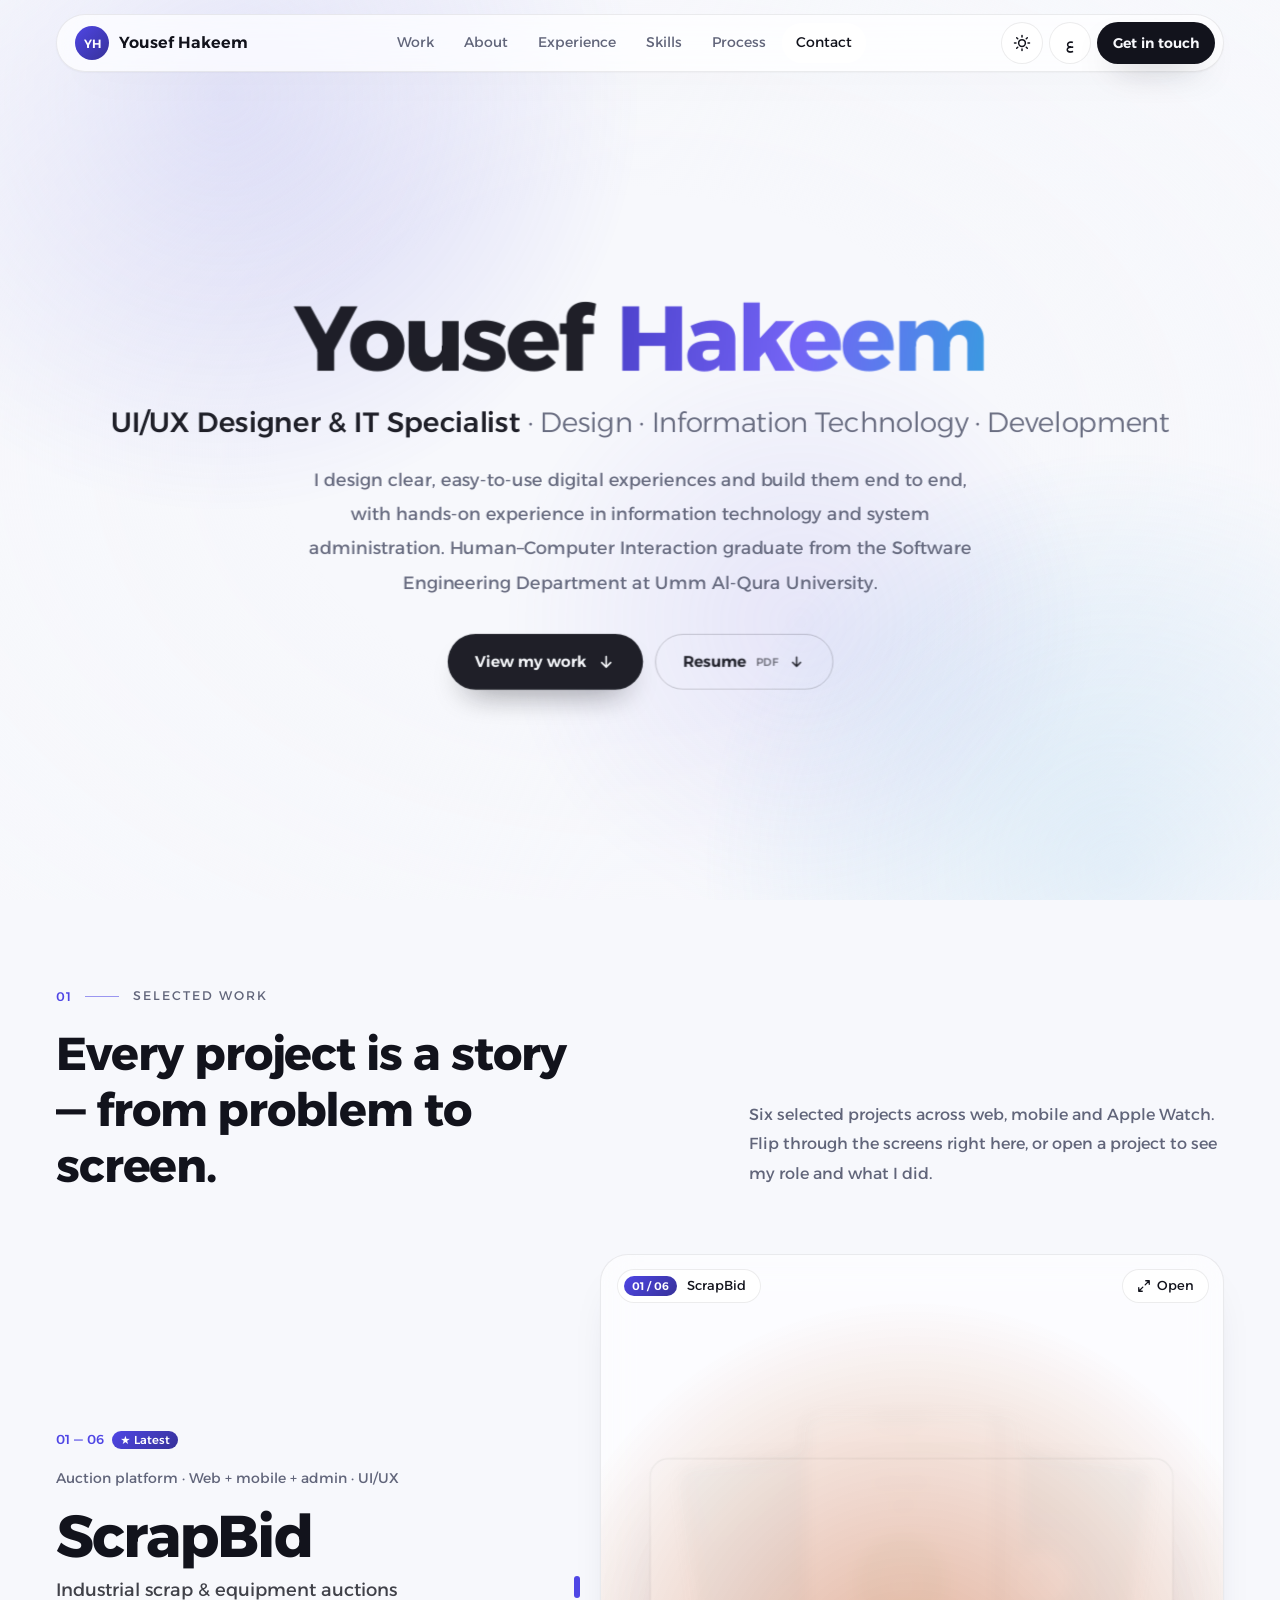
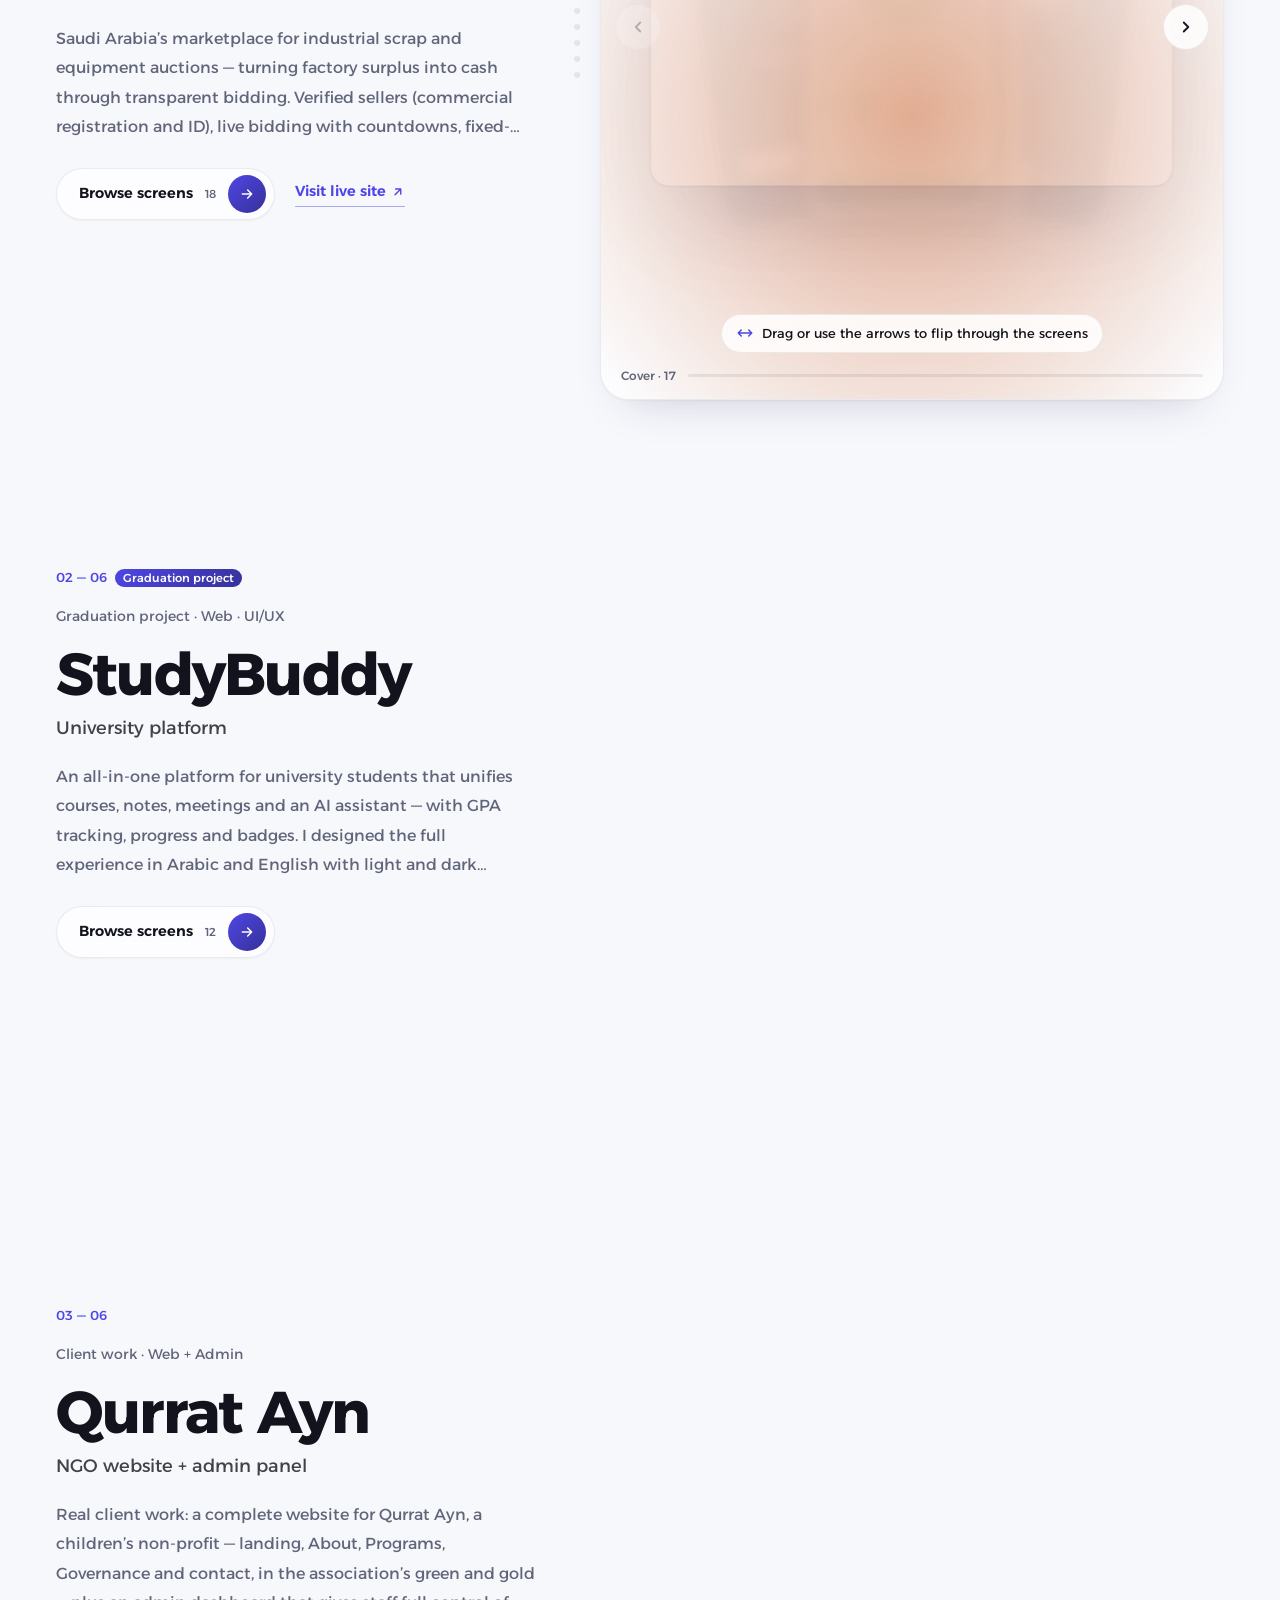
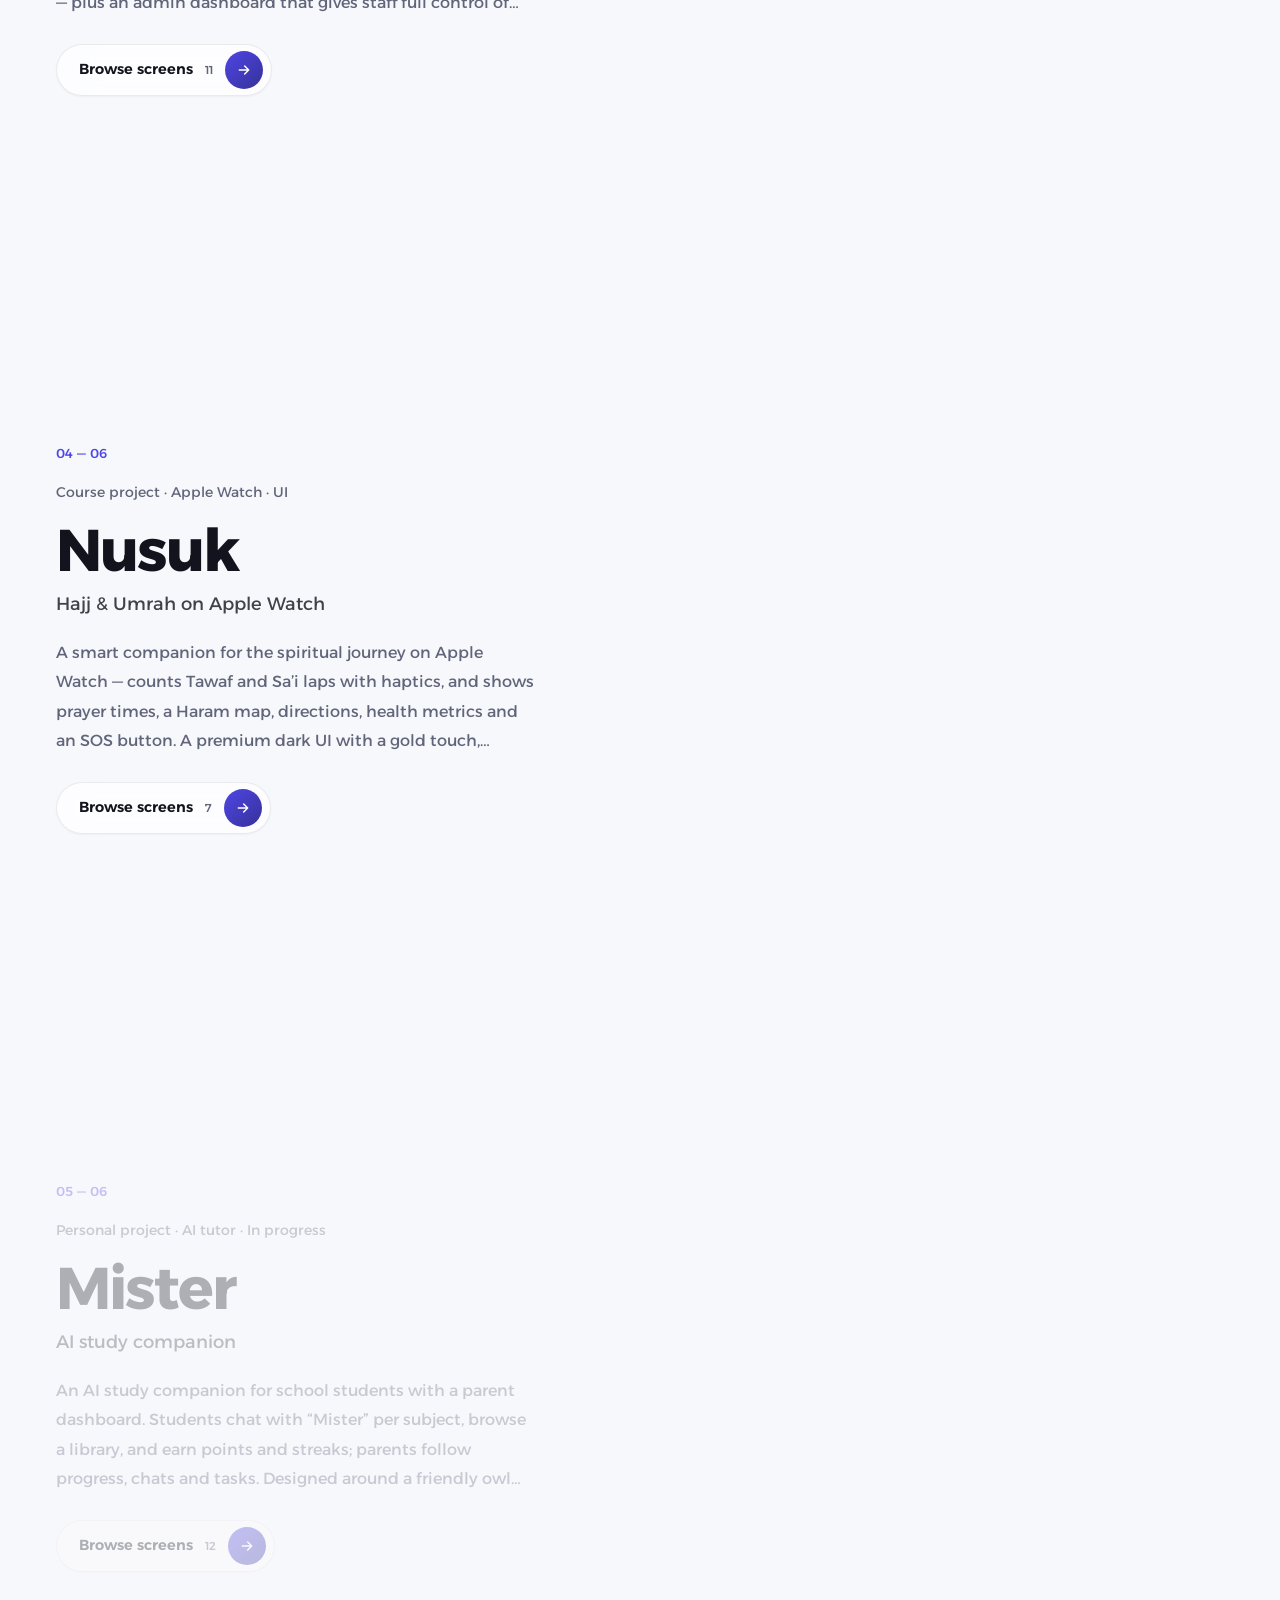
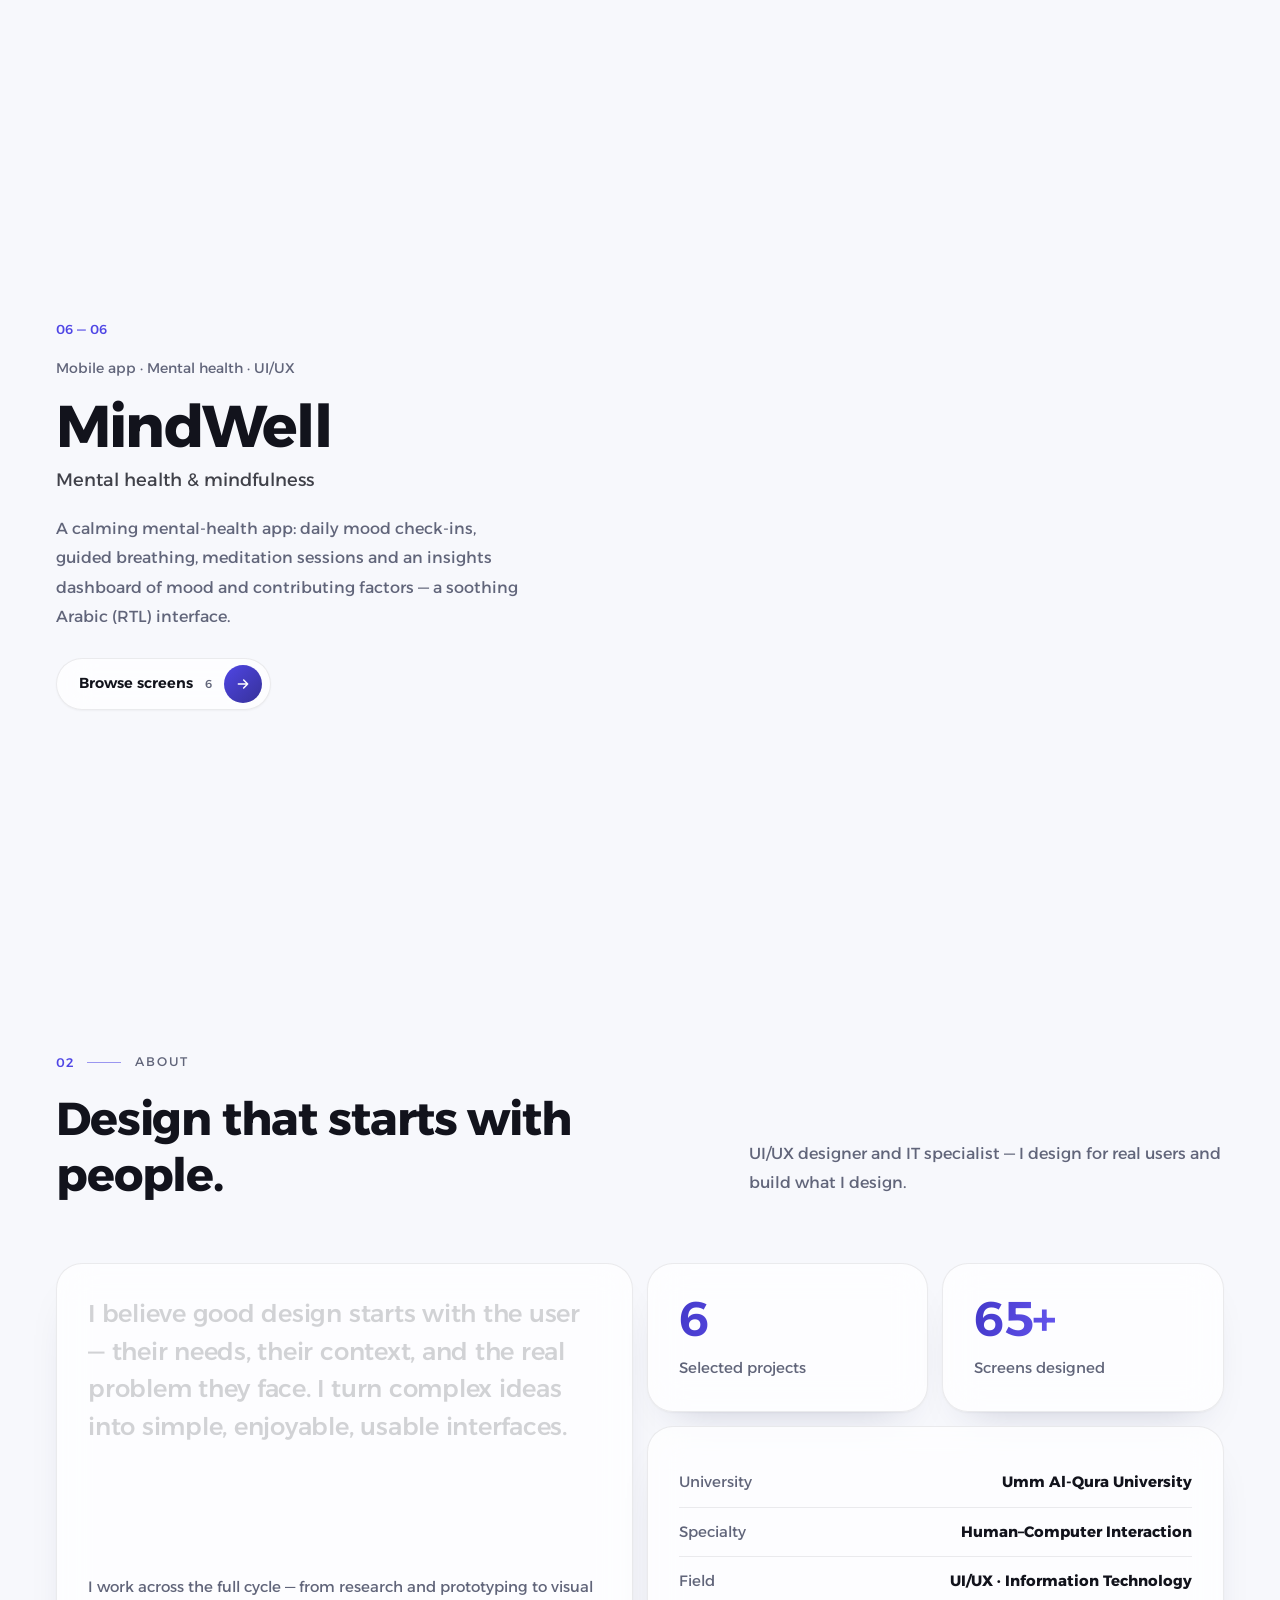
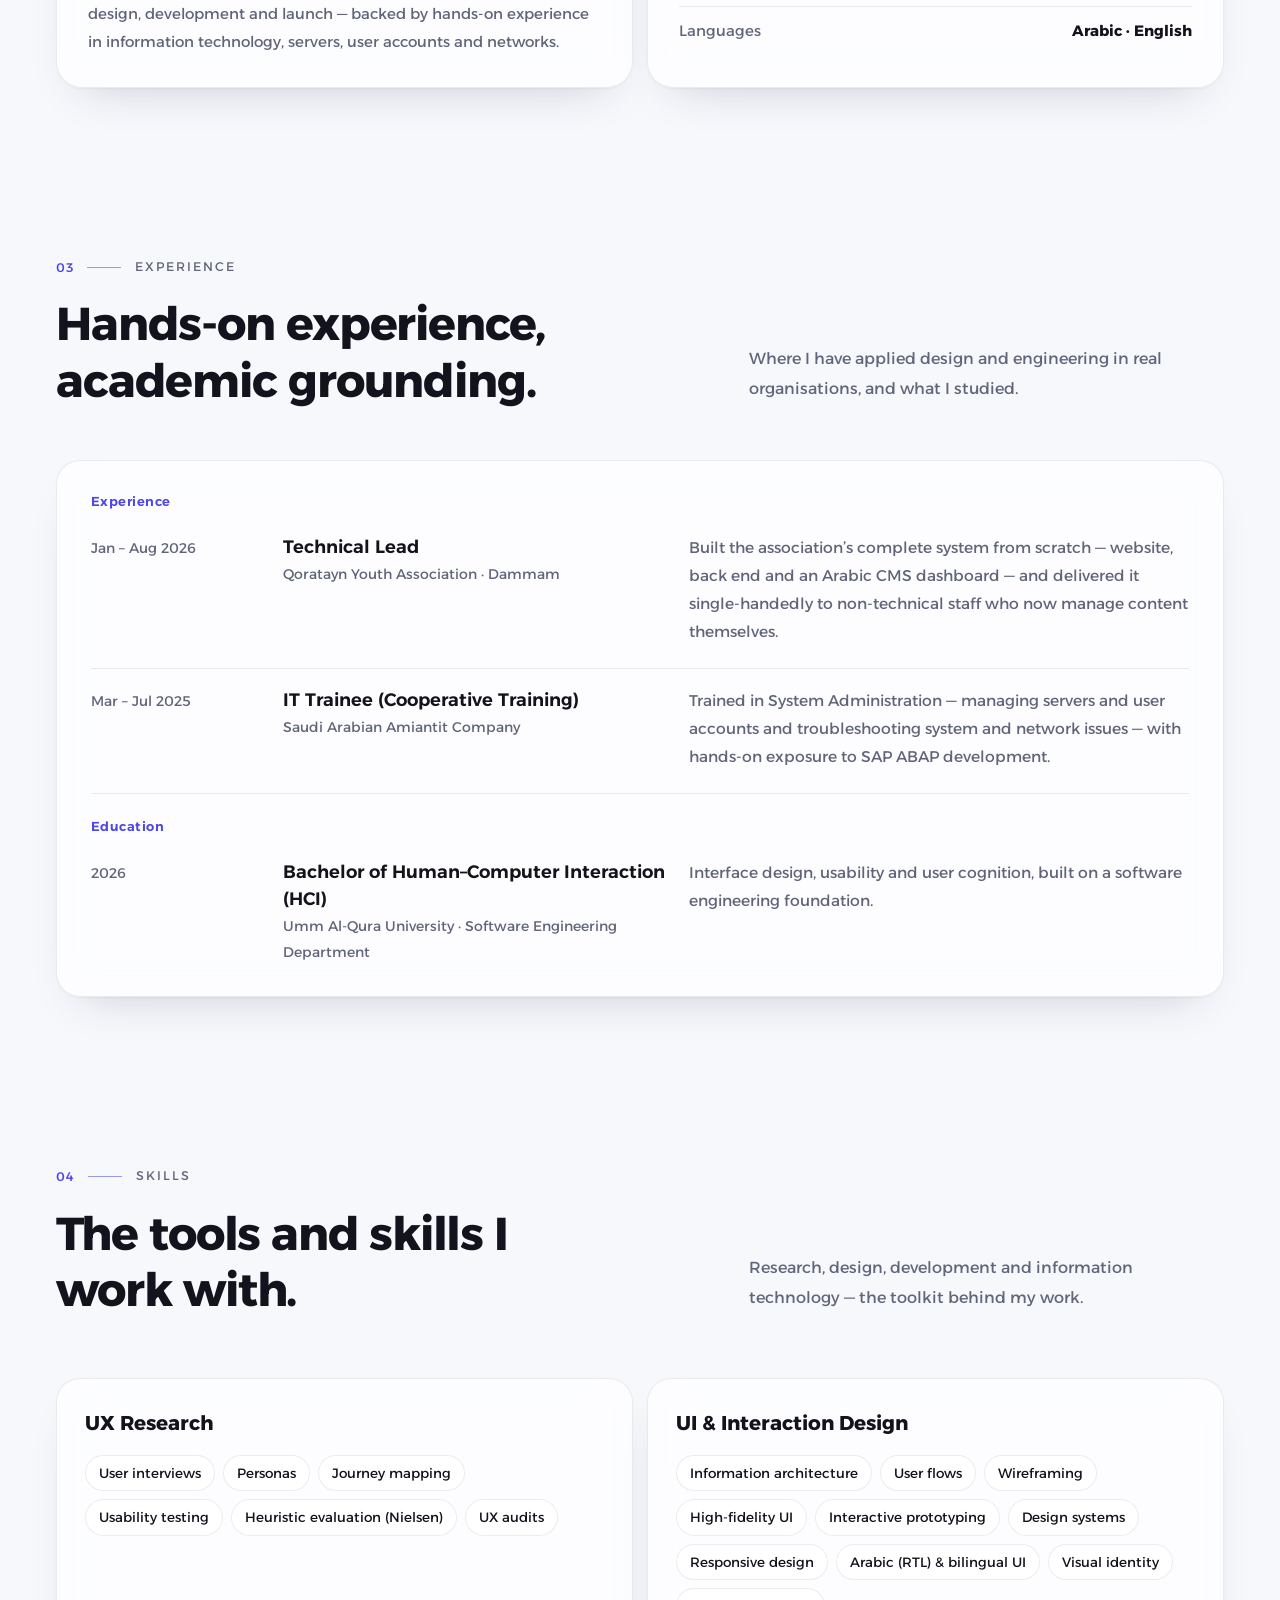
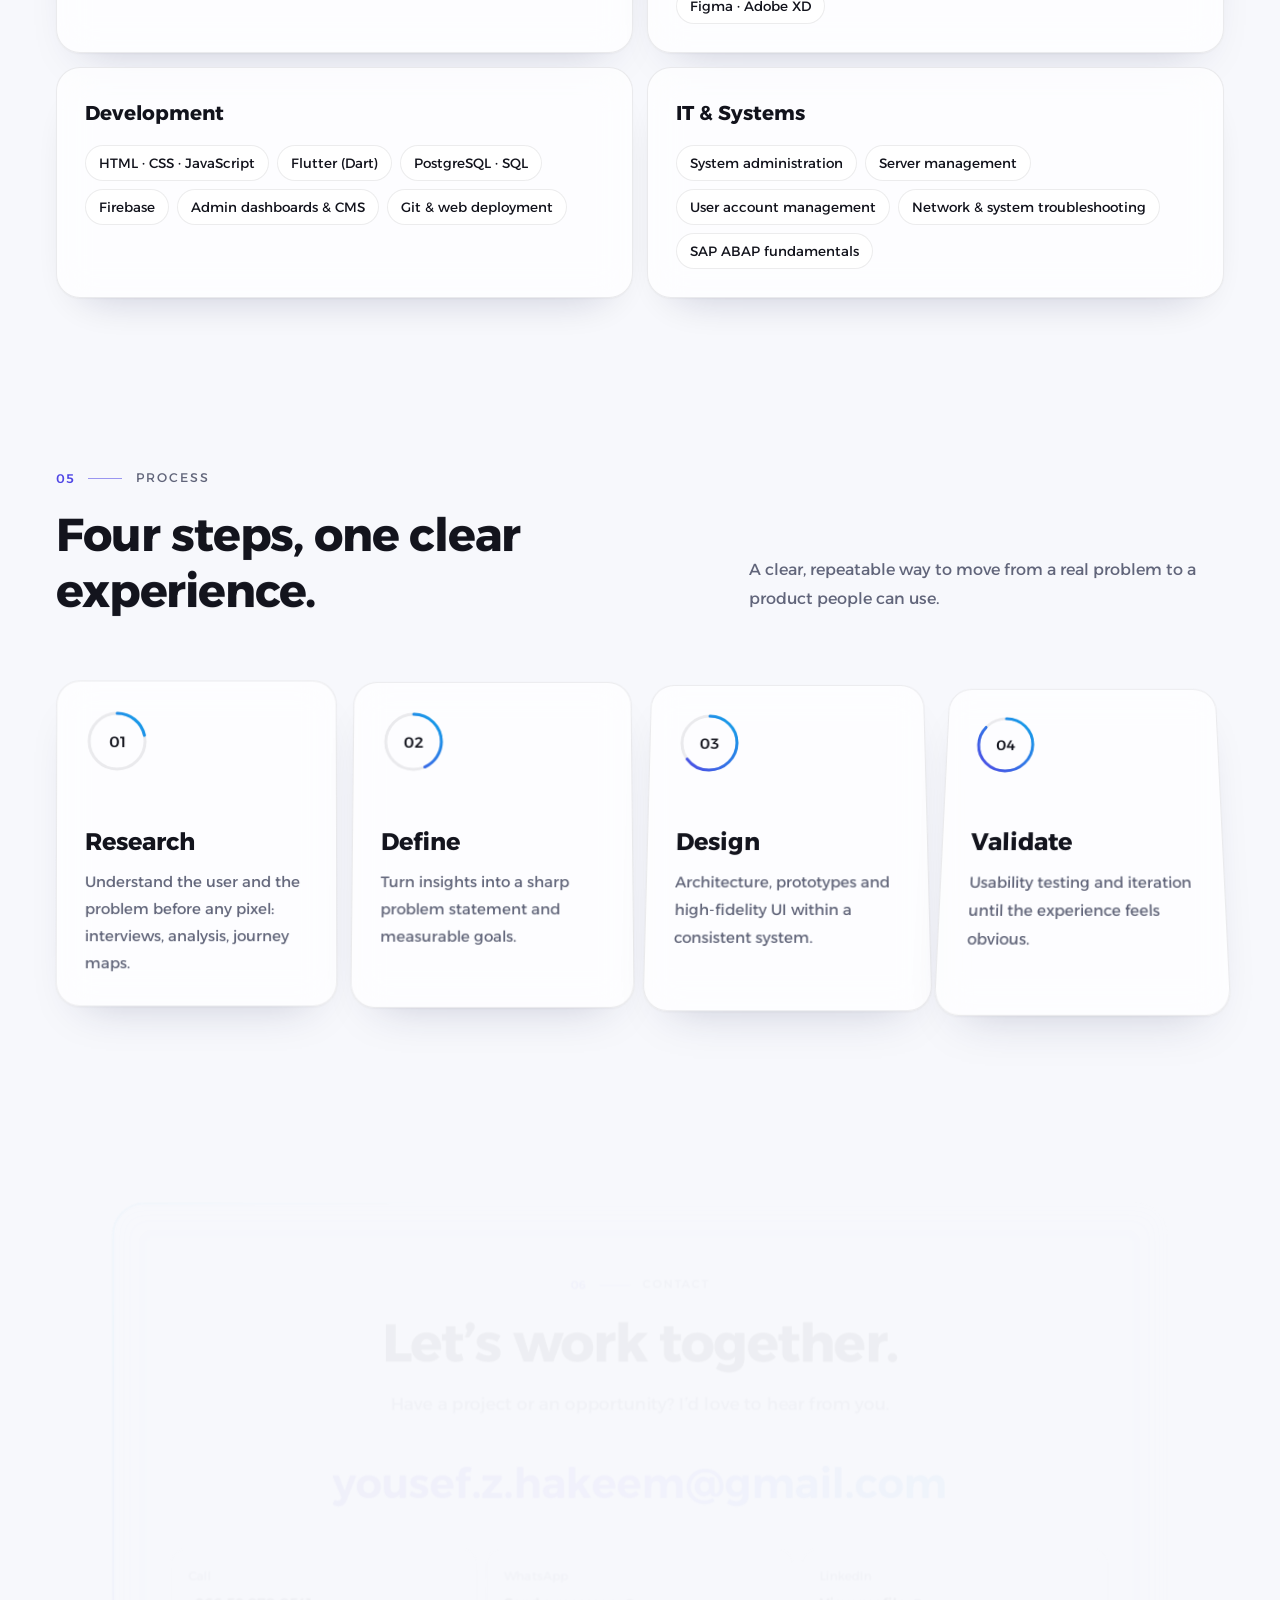
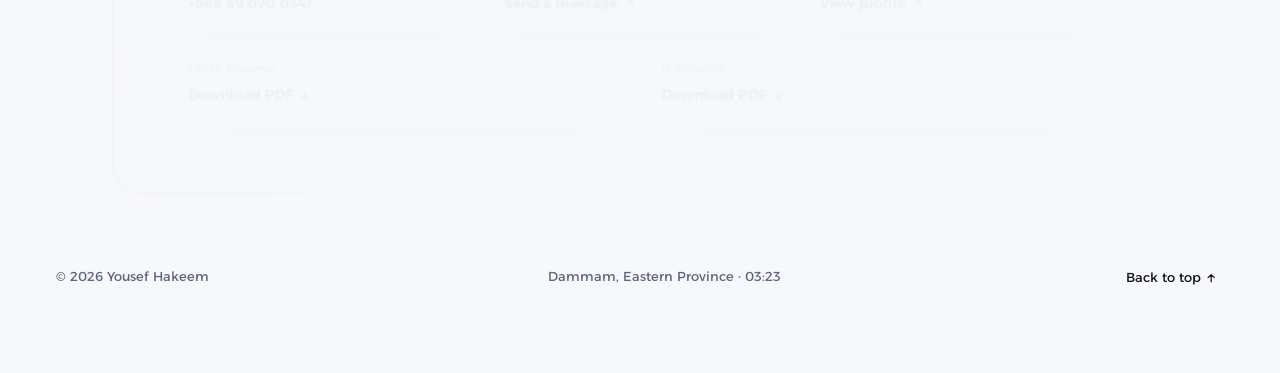
==== commit 14f0f06e: "Calm redesign: one font, indigo palette, cleaner skills - One typeface (Alexandria) across the site," ====
--- a/index.html
+++ b/index.html
@@ -4,27 +4,27 @@
   <meta charset="utf-8">
   <meta name="viewport" content="width=device-width, initial-scale=1, viewport-fit=cover">
   <title>Yousef Hakeem — UI/UX Designer &amp; IT Specialist · يوسف حكيم</title>
-  <meta name="description" content="Portfolio of Yousef Hakeem — UI/UX Designer &amp; IT Specialist, Human-Computer Interaction graduate from Umm Al-Qura University. بورتفوليو يوسف حكيم: تصميم UI/UX ودعم تقني وتطوير.">
+  <meta name="description" content="Portfolio of Yousef Hakeem — UI/UX Designer &amp; IT Specialist, Human-Computer Interaction graduate from Umm Al-Qura University. بورتفوليو يوسف حكيم: تصميم UI/UX وتقنية معلومات وتطوير.">
   <meta name="author" content="Yousef Hakeem">
   <link rel="canonical" href="https://yousef-hakeem.github.io/">
-  <meta name="theme-color" content="#f6f4ef">
+  <meta name="theme-color" content="#f7f8fc">
   <meta property="og:type" content="website">
   <meta property="og:locale" content="en_US">
   <meta property="og:locale:alternate" content="ar_SA">
   <meta property="og:url" content="https://yousef-hakeem.github.io/">
   <meta property="og:title" content="Yousef Hakeem — UI/UX Designer &amp; IT Specialist · يوسف حكيم">
-  <meta property="og:description" content="تصميم UI/UX · دعم تقني · تطوير — UI/UX Design · IT Support · Development">
+  <meta property="og:description" content="تصميم UI/UX · تقنية معلومات · تطوير — UI/UX Design · Information Technology · Development">
   <meta property="og:image" content="https://yousef-hakeem.github.io/assets/og.jpg">
   <meta property="og:image:width" content="1200">
   <meta property="og:image:height" content="630">
   <meta name="twitter:card" content="summary_large_image">
   <meta name="twitter:image" content="https://yousef-hakeem.github.io/assets/og.jpg">
   <link rel="icon" href="data:image/svg+xml,%3Csvg xmlns='http://www.w3.org/2000/svg' viewBox='0 0 100 100'%3E%3Crect width='100' height='100' rx='24' fill='%23070a12'/%3E%3Ctext x='50' y='66' font-family='Arial' font-weight='800' font-size='46' fill='%237cf2c8' text-anchor='middle'%3EYH%3C/text%3E%3C/svg%3E">
-  <link rel="stylesheet" href="shared/fonts.css?v=20261117c">
-  <link rel="stylesheet" href="lib/lenis.css?v=20261117c">
-  <link rel="stylesheet" href="shared/viewer.css?v=20261117c">
-  <link rel="stylesheet" href="shared/fab.css?v=20261117c">
-  <link rel="stylesheet" href="assets/site.css?v=20261117c">
+  <link rel="stylesheet" href="shared/fonts.css?v=20261121c">
+  <link rel="stylesheet" href="lib/lenis.css?v=20261121c">
+  <link rel="stylesheet" href="shared/viewer.css?v=20261121c">
+  <link rel="stylesheet" href="shared/fab.css?v=20261121c">
+  <link rel="stylesheet" href="assets/site.css?v=20261121c">
   <script>
     window.SITE_ROOT = '';
     (function () {
@@ -33,7 +33,7 @@
       document.documentElement.dataset.theme = t;
       // a visitor who chose Arabic gets it before first paint
       try { if (localStorage.getItem('yh-lang') === 'ar') { document.documentElement.lang = 'ar'; document.documentElement.dir = 'rtl'; } } catch (e) {}
-      if (t === 'dark') document.querySelector('meta[name="theme-color"]').setAttribute('content', '#0b0c10');
+      if (t === 'dark') document.querySelector('meta[name="theme-color"]').setAttribute('content', '#0b0c14');
       // the intro curtain plays once per visit
       try { if (sessionStorage.getItem('yh-intro') || matchMedia('(prefers-reduced-motion: reduce)').matches) document.documentElement.classList.add('no-loader'); } catch (e) {}
     })();
@@ -47,13 +47,13 @@
   </div>
   <div id="app"></div>
   <noscript><p style="padding:40px;text-align:center;font-family:sans-serif">يوسف حكيم — مصمم واجهات وتجربة المستخدم · yousef.z.hakeem@gmail.com · +966 59 070 0541</p></noscript>
-  <script src="shared/media.js?v=20261117c"></script>
-  <script src="shared/data.js?v=20261117c"></script>
-  <script src="lib/gsap.min.js?v=20261117c"></script>
-  <script src="lib/ScrollTrigger.min.js?v=20261117c"></script>
-  <script src="lib/lenis.min.js?v=20261117c"></script>
-  <script src="shared/viewer.js?v=20261117c"></script>
-  <script src="shared/fab.js?v=20261117c"></script>
-  <script src="assets/site.js?v=20261117c"></script>
+  <script src="shared/media.js?v=20261121c"></script>
+  <script src="shared/data.js?v=20261121c"></script>
+  <script src="lib/gsap.min.js?v=20261121c"></script>
+  <script src="lib/ScrollTrigger.min.js?v=20261121c"></script>
+  <script src="lib/lenis.min.js?v=20261121c"></script>
+  <script src="shared/viewer.js?v=20261121c"></script>
+  <script src="shared/fab.js?v=20261121c"></script>
+  <script src="assets/site.js?v=20261121c"></script>
 </body>
 </html>
--- a/shared/fonts.css
+++ b/shared/fonts.css
@@ -16,5 +16,4 @@
 
 @font-face { font-family: 'IBM Plex Mono'; src: url(../fonts/ibm-plex-mono-latin-400-normal.woff2) format('woff2'); font-weight: 400; font-display: swap; }
 @font-face { font-family: 'IBM Plex Mono'; src: url(../fonts/ibm-plex-mono-latin-500-normal.woff2) format('woff2'); font-weight: 500; font-display: swap; }
-@font-face { font-family: 'Instrument Serif'; src: url(../fonts/instrument-serif-latin-400-normal.woff2) format('woff2'); font-weight: 400; font-style: normal; font-display: swap; }
-@font-face { font-family: 'Instrument Serif'; src: url(../fonts/instrument-serif-latin-400-italic.woff2) format('woff2'); font-weight: 400; font-style: italic; font-display: swap; }
+
--- a/shared/viewer.css
+++ b/shared/viewer.css
@@ -13,7 +13,7 @@
 .pv-top { position: sticky; top: 0; z-index: 3; display: flex; align-items: center; justify-content: space-between; gap: 12px;
   padding: 14px clamp(16px, 4vw, 40px); background: color-mix(in srgb, var(--pv-bg, #0d0f0e) 82%, transparent);
   backdrop-filter: blur(14px); -webkit-backdrop-filter: blur(14px); border-bottom: 1px solid var(--pv-line, rgba(255,255,255,.08)); }
-.pv-crumb { font: 500 12px/1.2 'IBM Plex Mono', 'Readex Pro', ui-monospace, monospace; letter-spacing: .08em; color: var(--pv-muted, #9aa); text-transform: uppercase;
+.pv-crumb { font: 500 12px/1.2 'Alexandria', system-ui, sans-serif; letter-spacing: .08em; color: var(--pv-muted, #9aa); text-transform: uppercase;
   white-space: nowrap; overflow: hidden; text-overflow: ellipsis; }
 .pv-crumb b { color: var(--pv-accent, #5be3a8); font-weight: 500; }
 .pv-close { flex-shrink: 0; height: 44px; padding: 0 18px 0 14px; border-radius: 999px; border: 1px solid var(--pv-line, rgba(255,255,255,.14));
@@ -22,7 +22,7 @@
 .pv-close svg { width: 18px; height: 18px; }
 
 .pv-head { max-width: 1180px; margin: 0 auto; padding: clamp(28px, 6vw, 72px) clamp(16px, 4vw, 40px) clamp(20px, 4vw, 40px); }
-.pv-tag { font: 500 12px/1.4 'IBM Plex Mono', 'Readex Pro', ui-monospace, monospace; letter-spacing: .1em; color: var(--pv-accent, #5be3a8); }
+.pv-tag { font: 500 12px/1.4 'Alexandria', system-ui, sans-serif; letter-spacing: .1em; color: var(--pv-accent, #5be3a8); }
 .pv-title { margin: 14px 0 6px; font-size: clamp(36px, 8vw, 92px); line-height: 1.02; font-weight: 700; letter-spacing: -.02em; }
 .pv-sub { margin: 0; font-size: clamp(16px, 2.2vw, 22px); color: var(--pv-muted, #9aa); }
 .pv-desc { margin: 22px 0 0; max-width: 66ch; font-size: clamp(15px, 1.6vw, 17px); line-height: 1.9; color: var(--pv-ink2, var(--pv-ink, #ddd)); opacity: .86; }
@@ -49,7 +49,7 @@
   .pv-head .pv-facts div { background: transparent; }
 }
 .pv-count { display: inline-flex; margin-top: 22px; padding: 7px 14px; border-radius: 999px; border: 1px solid var(--pv-line, rgba(255,255,255,.12));
-  font: 500 12px/1 'IBM Plex Mono', 'Readex Pro', ui-monospace, monospace; color: var(--pv-muted, #9aa); }
+  font: 500 12px/1 'Alexandria', system-ui, sans-serif; color: var(--pv-muted, #9aa); }
 
 .pv-list { max-width: 1180px; margin: 0 auto; padding: 0 clamp(12px, 4vw, 40px) 24px; display: grid; gap: clamp(14px, 2.4vw, 28px); }
 .pv-list[data-kind="web"] { grid-template-columns: repeat(12, minmax(0, 1fr)); }
@@ -63,7 +63,7 @@
 .pv-shot.in { opacity: 1; transform: none; }
 .pv-shot img { display: block; width: 100%; height: auto; }
 .pv-shot figcaption { position: absolute; inset-inline-start: 10px; bottom: 10px; padding: 5px 9px; border-radius: 8px; background: rgba(0,0,0,.55);
-  color: #fff; font: 500 11px/1 'IBM Plex Mono', 'Readex Pro', ui-monospace, monospace; opacity: 0; transition: opacity .25s; direction: ltr; }
+  color: #fff; font: 500 11px/1 'Alexandria', system-ui, sans-serif; opacity: 0; transition: opacity .25s; direction: ltr; }
 .pv-shot:hover figcaption { opacity: 1; }
 @media (max-width: 700px) {
   .pv-list[data-kind] { grid-template-columns: 1fr; }
@@ -72,7 +72,7 @@
 
 .pv-next { display: block; max-width: 1180px; margin: clamp(30px, 6vw, 70px) auto 0; padding: clamp(36px, 7vw, 80px) clamp(16px, 4vw, 40px);
   border-top: 1px solid var(--pv-line, rgba(255,255,255,.08)); color: inherit; text-decoration: none; cursor: pointer; background: none; border-inline: 0; border-bottom: 0; width: 100%; text-align: start; font: inherit; }
-.pv-next span { display: block; font: 500 12px/1.4 'IBM Plex Mono', 'Readex Pro', ui-monospace, monospace; letter-spacing: .1em; color: var(--pv-muted, #9aa); text-transform: uppercase; }
+.pv-next span { display: block; font: 500 12px/1.4 'Alexandria', system-ui, sans-serif; letter-spacing: .1em; color: var(--pv-muted, #9aa); text-transform: uppercase; }
 .pv-next strong { display: flex; align-items: center; gap: .4em; margin-top: 10px; font-size: clamp(32px, 7vw, 80px); line-height: 1.05; font-weight: 700; transition: color .3s; }
 .pv-next:hover strong { color: var(--pv-accent, #5be3a8); }
 .pv-next svg { width: .7em; height: .7em; transition: transform .35s cubic-bezier(.22,.61,.36,1); }
@@ -91,9 +91,9 @@
 .pz-close { top: 14px; right: 14px; }
 .pz-prev, .pz-next { top: 50%; transform: translateY(-50%); }
 .pz-prev { left: 14px; } .pz-next { right: 14px; }
-.pz-count { position: fixed; top: 26px; left: 50%; transform: translateX(-50%); direction: ltr; color: rgba(255,255,255,.75); font: 500 12px/1 'IBM Plex Mono', 'Readex Pro', ui-monospace, monospace; z-index: 3; }
+.pz-count { position: fixed; top: 26px; left: 50%; transform: translateX(-50%); direction: ltr; color: rgba(255,255,255,.75); font: 500 12px/1 'Alexandria', system-ui, sans-serif; z-index: 3; }
 .pz-hint { position: fixed; bottom: 18px; left: 50%; transform: translateX(-50%); z-index: 3; color: rgba(255,255,255,.85); background: rgba(0,0,0,.45);
-  padding: 8px 14px; border-radius: 999px; font: 12px/1.4 'IBM Plex Mono', 'Readex Pro', ui-monospace, monospace; white-space: nowrap; pointer-events: none; transition: opacity .5s; }
+  padding: 8px 14px; border-radius: 999px; font: 12px/1.4 'Alexandria', system-ui, sans-serif; white-space: nowrap; pointer-events: none; transition: opacity .5s; }
 @media (max-width: 700px) { .pz-prev, .pz-next { top: auto; bottom: 64px; transform: none; } }
 
 html.pv-lock, html.pv-lock body { overflow: hidden !important; }
@@ -105,3 +105,5 @@
 /* Arabic never gets letter-spacing or a Latin mono face (it breaks letter joining). */
 :lang(ar) .pv-tag, :lang(ar) .pv-crumb, :lang(ar) .pv-count, :lang(ar) .pv-next span, :lang(ar) .pz-hint {
   letter-spacing: 0; font-family: var(--pv-font, inherit); text-transform: none; }
+
+.pv .arw { width: .95em; height: .95em; vertical-align: -.14em; margin-inline-start: .35em; }
--- a/shared/fab.css
+++ b/shared/fab.css
@@ -23,9 +23,9 @@
 .fab.is-right .fab-panel { right: 0; transform-origin: bottom right; }
 .fab.is-left .fab-panel { left: 0; transform-origin: bottom left; }
 .fab.is-open .fab-panel { opacity: 1; visibility: visible; transform: none; }
-.fab-title { font: 500 11px/1 'IBM Plex Mono', 'Readex Pro', ui-monospace, monospace; letter-spacing: .14em; text-transform: uppercase; color: var(--fab-muted, #7b8279); }
+.fab-title { font: 500 11px/1 'Alexandria', system-ui, sans-serif; letter-spacing: .14em; text-transform: uppercase; color: var(--fab-muted, #7b8279); }
 .fab-num { display: block; margin: 12px 0 14px; direction: ltr; unicode-bidi: isolate; text-align: center; text-decoration: none; color: inherit;
-  font: 600 20px/1.2 'IBM Plex Mono', 'Readex Pro', ui-monospace, monospace; letter-spacing: .03em; }
+  font: 600 20px/1.2 'Alexandria', system-ui, sans-serif; letter-spacing: .03em; }
 .fab-actions { display: flex; gap: 8px; }
 .fab-actions a { flex: 1; height: 42px; border-radius: 12px; display: flex; align-items: center; justify-content: center; gap: 7px;
   font-size: 13.5px; font-weight: 600; text-decoration: none; transition: transform .15s, background .2s; }
--- a/assets/site.css
+++ b/assets/site.css
@@ -1,45 +1,46 @@
 /* Yousef Hakeem — portfolio styles (dark + light) */
 :root {
-  --bg: #0b0c10; --ink: #f2efe9; --muted: #9b9ca3; --line: rgba(255,255,255,.08);
+  --bg: #0b0c14; --ink: #eef0f8; --muted: #9a9db0; --line: rgba(255,255,255,.08);
   --glass: rgba(255,255,255,.04); --glass-2: rgba(255,255,255,.07); --glass-line: rgba(255,255,255,.09);
-  --accent: #6fcfac; --accent-2: #d4b47c; --on-accent: #0b0c10;
-  --grad: linear-gradient(100deg, #9be3c6 0%, #6fcfac 45%, #d4b47c 100%);
-  --c1: #1f5f4f; --c2: #4a3d28; --c3: #24364f; --aurora-op: .5; --grain: .07;
-  --vignette: rgba(11,12,16,.86); --bg-fade: rgba(11,12,16,.92);
-  --stage-bg: rgba(16,17,22,.6); --stage-bg-m: rgba(16,17,22,.9); --chip-bg: rgba(11,12,16,.6); --menu-bg: rgba(11,12,16,.94);
-  --shadow: rgba(0,0,0,.75); --bar: #1c1d22; --bar-dot: #3a3b42; --spot: rgba(111,207,172,.1);
+  --accent: #a5b4fc; --accent-2: #7dd3fc; --on-accent: #0b0c14;
+  --grad: linear-gradient(100deg, #c7d2fe 0%, #a5b4fc 45%, #7dd3fc 100%);
+  --c1: #312e81; --c2: #0c4a6e; --c3: #3b2a6b; --aurora-op: .34; --grain: 0;
+  --vignette: rgba(11,12,20,.86); --bg-fade: rgba(11,12,20,.92);
+  --stage-bg: rgba(16,18,30,.6); --stage-bg-m: rgba(16,18,30,.9); --chip-bg: rgba(11,12,20,.6); --menu-bg: rgba(11,12,20,.94);
+  --shadow: rgba(0,0,0,.75); --bar: #1b1d2a; --bar-dot: #3a3d50; --spot: rgba(165,180,252,.1);
   --elev: 0 1px 0 rgba(255,255,255,.04) inset, 0 24px 48px -28px rgba(0,0,0,.7);
   --nav-h: 74px; --pad: clamp(16px, 4.4vw, 64px); --maxw: 1320px;
   --ease: cubic-bezier(.22,.61,.36,1);
-  --pv-bg: #0e0f13; --pv-ink: #f2efe9; --pv-muted: #9b9ca3; --pv-line: rgba(255,255,255,.09); --pv-accent: #6fcfac; --pv-surface: rgba(255,255,255,.04); --pv-backdrop: rgba(6,7,10,.72);
-  --pv-font: 'Readex Pro', system-ui, sans-serif;
-  --fab-fg: #0b0c10; --fab-glow: rgba(111,207,172,.32); --fab-panel: #15161b; --fab-ink: #f2efe9; --fab-muted: #9b9ca3; --fab-line: rgba(255,255,255,.12);
-  --fab-font: 'Readex Pro', system-ui, sans-serif;
+  --pv-bg: #0e1018; --pv-ink: #eef0f8; --pv-muted: #9a9db0; --pv-line: rgba(255,255,255,.09); --pv-accent: #a5b4fc; --pv-surface: rgba(255,255,255,.04); --pv-backdrop: rgba(6,7,14,.72);
+  --pv-font: 'Alexandria', system-ui, sans-serif;
+  --fab-fg: #0b0c14; --fab-glow: rgba(165,180,252,.32); --fab-panel: #151724; --fab-ink: #eef0f8; --fab-muted: #9a9db0; --fab-line: rgba(255,255,255,.12);
+  --fab-font: 'Alexandria', system-ui, sans-serif;
   color-scheme: dark;
 }
 :root[data-theme="light"] {
-  --bg: #f6f4ef; --ink: #15171c; --muted: #686a72; --line: rgba(21,23,28,.08);
-  --glass: rgba(255,255,255,.7); --glass-2: #ffffff; --glass-line: rgba(21,23,28,.08);
-  --accent: #0f6e57; --accent-2: #a9833d; --on-accent: #ffffff;
-  --grad: linear-gradient(100deg, #0f6e57 0%, #1d8a6c 50%, #a9833d 100%);
-  --aurora-op: .24; --grain: .05; --vignette: rgba(246,244,239,.72); --bg-fade: rgba(246,244,239,.94);
-  --stage-bg: rgba(255,255,255,.6); --stage-bg-m: rgba(255,255,255,.92); --chip-bg: rgba(255,255,255,.88); --menu-bg: rgba(246,244,239,.97);
-  --shadow: rgba(40,34,24,.22); --bar: #ece9e2; --bar-dot: #cfcbc1; --spot: rgba(15,110,87,.07);
-  --elev: 0 1px 2px rgba(21,23,28,.04), 0 22px 44px -28px rgba(40,34,24,.28);
-  --pv-bg: #f7f5f0; --pv-ink: #15171c; --pv-muted: #686a72; --pv-line: rgba(21,23,28,.08); --pv-accent: #0f6e57; --pv-surface: #ffffff; --pv-backdrop: rgba(30,28,24,.35);
-  --fab-fg: #ffffff; --fab-glow: rgba(15,110,87,.3); --fab-panel: #ffffff; --fab-ink: #15171c; --fab-muted: #686a72; --fab-line: rgba(21,23,28,.1);
+  --bg: #f7f8fc; --ink: #12131c; --muted: #61657a; --line: rgba(18,19,28,.08);
+  --glass: rgba(255,255,255,.72); --glass-2: #ffffff; --glass-line: rgba(18,19,28,.08);
+  --accent: #4f46e5; --accent-2: #0ea5e9; --on-accent: #ffffff;
+  --grad: linear-gradient(100deg, #4338ca 0%, #6d5cf6 50%, #2f95e0 100%);
+  --c1: #a5b4fc; --c2: #bae6fd; --c3: #ddd6fe;
+  --aurora-op: .22; --grain: 0; --vignette: rgba(247,248,252,.72); --bg-fade: rgba(247,248,252,.94);
+  --stage-bg: rgba(255,255,255,.6); --stage-bg-m: rgba(255,255,255,.92); --chip-bg: rgba(255,255,255,.88); --menu-bg: rgba(247,248,252,.97);
+  --shadow: rgba(30,34,80,.18); --bar: #eceef5; --bar-dot: #cdd0dc; --spot: rgba(79,70,229,.06);
+  --elev: 0 1px 2px rgba(18,19,28,.04), 0 22px 44px -28px rgba(30,34,80,.26);
+  --pv-bg: #f8f9fc; --pv-ink: #12131c; --pv-muted: #61657a; --pv-line: rgba(18,19,28,.08); --pv-accent: #4f46e5; --pv-surface: #ffffff; --pv-backdrop: rgba(18,20,44,.35);
+  --fab-fg: #ffffff; --fab-glow: rgba(79,70,229,.3); --fab-panel: #ffffff; --fab-ink: #12131c; --fab-muted: #61657a; --fab-line: rgba(18,19,28,.1);
   color-scheme: light;
 }
 * { box-sizing: border-box; }
 html { background: var(--bg); overflow-x: clip; }
-body { margin: 0; color: var(--ink); background: var(--bg); font-family: 'Readex Pro', system-ui, sans-serif; font-size: 16px; line-height: 1.65; -webkit-font-smoothing: antialiased; overflow-x: clip; transition: background-color .5s, color .5s; }
+body { margin: 0; color: var(--ink); background: var(--bg); font-family: 'Alexandria', system-ui, sans-serif; font-size: 16px; line-height: 1.65; -webkit-font-smoothing: antialiased; overflow-x: clip; transition: background-color .5s, color .5s; }
 ::selection { background: var(--accent); color: var(--on-accent); }
 a { color: inherit; }
 img { max-width: 100%; display: block; }
-.kufi { font-family: 'Noto Kufi Arabic', 'Readex Pro', sans-serif; }
-:lang(en) .kufi { font-family: 'Readex Pro', sans-serif; letter-spacing: -.03em; }
-.on-grad { background: linear-gradient(135deg, var(--accent), color-mix(in srgb, var(--accent) 64%, #0b0c10)); color: var(--on-accent); }
-.fab-btn, .fab-call { background: linear-gradient(135deg, var(--accent), color-mix(in srgb, var(--accent) 64%, #0b0c10)); color: var(--on-accent); }
+.kufi { font-family: 'Alexandria', system-ui, sans-serif; }
+
+.on-grad { background: linear-gradient(135deg, var(--accent), color-mix(in srgb, var(--accent) 64%, #0b0c14)); color: var(--on-accent); }
+.fab-btn, .fab-call { background: linear-gradient(135deg, var(--accent), color-mix(in srgb, var(--accent) 64%, #0b0c14)); color: var(--on-accent); }
 .fab-btn::after { border-color: var(--accent); }
 /* theme switch: circular reveal handled by the View Transitions API */
 ::view-transition-old(root), ::view-transition-new(root) { animation: none; mix-blend-mode: normal; }
@@ -61,34 +62,12 @@
 /* intro curtain */
 .loader { position: fixed; inset: 0; z-index: 9900; background: var(--bg); display: flex; flex-direction: column; align-items: center; justify-content: center; gap: 26px; }
 .no-loader .loader { display: none; }
-.ld-mark i { width: 74px; height: 74px; border-radius: 50%; display: flex; align-items: center; justify-content: center; font: 600 22px 'IBM Plex Mono', 'Readex Pro', monospace; font-style: normal; box-shadow: 0 20px 60px -14px var(--fab-glow); }
+.ld-mark i { width: 74px; height: 74px; border-radius: 50%; display: flex; align-items: center; justify-content: center; font: 600 22px 'Alexandria', system-ui, sans-serif; font-style: normal; box-shadow: 0 20px 60px -14px var(--fab-glow); }
 .ld-line { width: min(240px, 60vw); height: 2px; border-radius: 2px; background: var(--glass-line); overflow: hidden; }
 .ld-fill { display: block; height: 100%; background: linear-gradient(90deg, var(--accent), var(--accent-2)); transform: scaleX(0); transform-origin: left; }
-.ld-meta { width: min(240px, 60vw); display: flex; justify-content: space-between; font: 500 12px 'IBM Plex Mono', 'Readex Pro', monospace; color: var(--muted); direction: ltr; }
+.ld-meta { width: min(240px, 60vw); display: flex; justify-content: space-between; font: 500 12px 'Alexandria', system-ui, sans-serif; color: var(--muted); direction: ltr; }
 .ld-n { font-weight: 500; color: var(--ink); }
 
-/* custom cursor (fine pointers only) */
-.cursor { display: none; }
-.has-cursor, .has-cursor * { cursor: none !important; }
-.has-cursor .cursor { display: block; position: fixed; left: 0; top: 0; z-index: 10000; pointer-events: none; }
-.cur-dot { position: fixed; left: 0; top: 0; width: 6px; height: 6px; border-radius: 50%; background: var(--accent); transition: opacity .2s, width .25s, height .25s; will-change: transform; }
-.cur-ring { position: fixed; left: 0; top: 0; width: 34px; height: 34px; border-radius: 50%; border: 1.5px solid color-mix(in srgb, var(--ink) 38%, transparent);
-  display: flex; align-items: center; justify-content: center; will-change: transform;
-  transition: width .35s var(--ease), height .35s var(--ease), border-radius .35s var(--ease), background .3s, border-color .3s, opacity .25s; }
-.cur-ring i { display: flex; color: var(--accent); opacity: 0; scale: .6; transition: opacity .25s, scale .35s var(--ease); }
-.cur-ring i svg { width: 16px; height: 16px; }
-/* plain links: a tight accent ring */
-.cursor.is-link .cur-ring { width: 40px; height: 40px; border-color: var(--accent); background: color-mix(in srgb, var(--accent) 8%, transparent); }
-.cursor.is-link .cur-dot { width: 4px; height: 4px; }
-/* buttons: the ring wraps the button's own shape */
-.cursor.is-stick .cur-ring { border-color: color-mix(in srgb, var(--accent) 75%, transparent); background: color-mix(in srgb, var(--accent) 7%, transparent); }
-.cursor.is-stick .cur-dot { opacity: 0; }
-/* gallery / zoomable screens: a small frosted ring with a quiet hint icon */
-.cursor.is-hint .cur-ring { width: 46px; height: 46px; border-color: color-mix(in srgb, var(--accent) 70%, transparent);
-  background: color-mix(in srgb, var(--bg) 55%, transparent); backdrop-filter: blur(6px); -webkit-backdrop-filter: blur(6px); }
-.cursor.is-hint .cur-ring i { opacity: 1; scale: 1; }
-.cursor.is-hint .cur-dot { opacity: 0; }
-.cursor.is-hidden .cur-dot, .cursor.is-hidden .cur-ring { opacity: 0; }
 
 /* glass */
 .glass { background: var(--glass); border: 1px solid var(--glass-line); backdrop-filter: blur(18px) saturate(140%); -webkit-backdrop-filter: blur(18px) saturate(140%); }
@@ -102,16 +81,16 @@
 [dir="rtl"] .nav { padding: 0 18px 0 8px; }
 .nav.is-hidden { transform: translateY(-140%); }
 .logo { display: flex; align-items: center; gap: 10px; text-decoration: none; font-weight: 600; }
-.logo i { width: 34px; height: 34px; border-radius: 50%; display: flex; align-items: center; justify-content: center; font: 600 12px 'IBM Plex Mono', 'Readex Pro', monospace; font-style: normal; }
+.logo i { width: 34px; height: 34px; border-radius: 50%; display: flex; align-items: center; justify-content: center; font: 600 12px 'Alexandria', system-ui, sans-serif; font-style: normal; }
 .nav-links { display: flex; gap: 2px; }
 .nav-links a { padding: 8px 14px; border-radius: 999px; text-decoration: none; font-size: 14px; color: var(--muted); transition: color .25s, background .25s; }
 .nav-links a:hover { color: var(--ink); }
 .nav-links a.is-active { color: var(--ink); background: var(--glass-2); }
 .nav-actions { display: flex; gap: 6px; }
 .gbtn { height: 42px; min-width: 42px; padding: 0 16px; border-radius: 999px; border: 1px solid var(--glass-line); background: var(--glass); color: var(--ink); cursor: pointer;
-  display: inline-flex; align-items: center; justify-content: center; gap: 8px; font: 500 13px 'IBM Plex Mono', 'Readex Pro', monospace; text-decoration: none; transition: background .25s, border-color .25s; }
+  display: inline-flex; align-items: center; justify-content: center; gap: 8px; font: 500 13px 'Alexandria', system-ui, sans-serif; text-decoration: none; transition: background .25s, border-color .25s; }
 .gbtn:hover { background: var(--glass-2); border-color: var(--accent); }
-.gbtn-grad { border: 0; font-family: 'Readex Pro', sans-serif; font-weight: 600; font-size: 14px; }
+.gbtn-grad { border: 0; font-family: 'Alexandria', system-ui, sans-serif; font-weight: 600; font-size: 14px; }
 .theme-btn { padding: 0; width: 42px; position: relative; overflow: hidden; }
 .theme-btn svg { width: 18px; height: 18px; position: absolute; transition: transform .6s var(--ease), opacity .4s; }
 .theme-btn .i-sun { transform: translateY(120%) rotate(-90deg); opacity: 0; }
@@ -127,7 +106,7 @@
 section { position: relative; padding: clamp(56px, 6.5vw, 104px) var(--pad); }
 .eyebrow { display: inline-flex; align-items: center; gap: 10px; padding: 7px 14px 7px 8px; border-radius: 999px; font-size: 13px; color: var(--muted); }
 [dir="rtl"] .eyebrow { padding: 7px 8px 7px 14px; }
-.eyebrow b { padding: 3px 9px; border-radius: 999px; font: 600 11px 'IBM Plex Mono', 'Readex Pro', monospace; }
+.eyebrow b { padding: 3px 9px; border-radius: 999px; font: 600 11px 'Alexandria', system-ui, sans-serif; }
 .h2 { margin: 16px 0 0; font-size: clamp(28px, 3.4vw, 50px); line-height: 1.4; font-weight: 700; max-width: 17ch; }
 /* section header: title on one side, a short lead on the other (no dead space) */
 .sec-head { max-width: var(--maxw); margin: 0 auto; display: grid; grid-template-columns: minmax(0, 1.15fr) minmax(0, .85fr); align-items: end; gap: clamp(20px, 4vw, 64px); }
@@ -159,7 +138,7 @@
 .cta svg { width: 18px; height: 18px; }
 .cta-grad { box-shadow: 0 16px 40px -12px var(--fab-glow); }
 .cta-grad:hover { box-shadow: 0 22px 50px -12px var(--fab-glow); }
-.cta small { font: 500 11px 'IBM Plex Mono', 'Readex Pro', monospace; opacity: .6; }
+.cta small { font: 500 11px 'Alexandria', system-ui, sans-serif; opacity: .6; }
 .cv-pick { position: relative; z-index: 5; }
 .cv-toggle { cursor: pointer; border: 1px solid var(--glass-line); color: var(--ink); font-family: inherit; }
 .cv-toggle svg { width: 16px; height: 16px; transition: rotate .4s var(--ease); }
@@ -173,7 +152,7 @@
 .cv-menu a:hover, .cv-menu a:focus-visible { background: var(--glass-2); outline: none; }
 .cv-menu b { font-size: 15px; font-weight: 600; }
 .cv-menu small { grid-column: 1; font-size: 12.5px; color: var(--muted); }
-.cv-menu i { grid-column: 2; grid-row: 1 / span 2; font: 500 11px 'IBM Plex Mono', 'Readex Pro', monospace; font-style: normal; color: var(--accent); }
+.cv-menu i { grid-column: 2; grid-row: 1 / span 2; font: 500 11px 'Alexandria', system-ui, sans-serif; font-style: normal; color: var(--accent); }
 @keyframes wheel { 0% { transform: translateY(0); opacity: 1; } 80% { transform: translateY(14px); opacity: 0; } 100% { opacity: 0; } }
 
 /* showcase (scroll-story with a swipeable stage) */
@@ -190,7 +169,7 @@
 .sc-label { position: absolute; z-index: 4; inset-inline-start: 16px; top: 14px; display: flex; align-items: center; gap: 10px; height: 34px; padding: 0 14px 0 6px; border-radius: 999px;
   background: var(--chip-bg); border: 1px solid var(--glass-line); backdrop-filter: blur(10px); -webkit-backdrop-filter: blur(10px); font-size: 13px; pointer-events: none; overflow: hidden; }
 [dir="rtl"] .sc-label { padding: 0 6px 0 14px; }
-.sc-label b { padding: 3px 8px; border-radius: 999px; font: 600 11px 'IBM Plex Mono', 'Readex Pro', monospace; direction: ltr; }
+.sc-label b { padding: 3px 8px; border-radius: 999px; font: 600 11px 'Alexandria', system-ui, sans-serif; direction: ltr; }
 .sc-label span { display: inline-block; white-space: nowrap; }
 .sc-open { position: absolute; z-index: 4; inset-inline-end: 14px; top: 14px; height: 34px; padding: 0 14px; border-radius: 999px; border: 1px solid var(--glass-line); background: var(--chip-bg); color: var(--ink);
   font: inherit; font-size: 13px; display: inline-flex; align-items: center; gap: 6px; cursor: pointer; backdrop-filter: blur(10px); -webkit-backdrop-filter: blur(10px); transition: border-color .25s; }
@@ -202,7 +181,7 @@
 .sc-nav svg { width: 18px; height: 18px; }
 .sc-nav[disabled] { opacity: .25; pointer-events: none; }
 .sc-meter { position: absolute; z-index: 4; inset-inline: 20px; bottom: 16px; display: flex; align-items: center; gap: 12px; pointer-events: none; }
-.sc-count { font: 500 12px 'IBM Plex Mono', 'Readex Pro', monospace; color: var(--muted); direction: ltr; min-width: 52px; }
+.sc-count { font: 500 12px 'Alexandria', system-ui, sans-serif; color: var(--muted); direction: ltr; min-width: 52px; }
 .sc-bar { flex: 1; height: 3px; border-radius: 3px; background: var(--glass-line); overflow: hidden; }
 .sc-bar i { display: block; height: 100%; width: 100%; border-radius: inherit; background: linear-gradient(90deg, var(--accent), var(--accent-2)); transform-origin: var(--po, right); transform: scaleX(0); }
 [dir="ltr"] .sc-bar i { --po: left; }
@@ -216,12 +195,12 @@
 .sc-dots i.is-on { background: var(--accent); height: 22px; border-radius: 4px; }
 .sc-item { min-height: 82vh; display: flex; flex-direction: column; justify-content: center; padding: 30px 0; cursor: pointer; outline: none; transition: opacity .6s var(--ease); }
 .sc-item:not(.is-active) { opacity: .32; }
-.sc-n { font: 500 13px 'IBM Plex Mono', 'Readex Pro', monospace; color: var(--accent); }
-.sc-n em { font-style: normal; margin-inline-start: 8px; padding: 2px 8px; border-radius: 999px; font-family: 'Readex Pro', sans-serif; font-size: 11.5px; }
+.sc-n { font: 500 13px 'Alexandria', system-ui, sans-serif; color: var(--accent); }
+.sc-n em { font-style: normal; margin-inline-start: 8px; padding: 2px 8px; border-radius: 999px; font-family: 'Alexandria', system-ui, sans-serif; font-size: 11.5px; }
 .sc-tag { margin-top: 14px; color: var(--muted); font-size: 14px; }
 .sc-item h3 { margin: 10px 0 6px; font-size: clamp(38px, 5vw, 76px); line-height: 1.4; font-weight: 800; }
 .sc-sub { margin: 0; font-size: 18px; color: var(--ink); opacity: .8; }
-.sc-desc { margin: 18px 0 0; color: var(--muted); line-height: 1.85; font-size: 16px; max-width: 48ch; display: -webkit-box; -webkit-line-clamp: 5; -webkit-box-orient: vertical; overflow: hidden; }
+.sc-desc { margin: 18px 0 0; color: var(--muted); line-height: 1.85; font-size: 16px; max-width: 48ch; display: -webkit-box; -webkit-line-clamp: 4; -webkit-box-orient: vertical; overflow: hidden; }
 .sc-actions { margin-top: 26px; display: flex; flex-wrap: wrap; align-items: center; gap: 12px 20px; }
 .sc-demo { color: var(--accent); font-weight: 600; font-size: 14.5px; text-decoration: none; padding-bottom: 2px; border-bottom: 1px solid color-mix(in srgb, var(--accent) 45%, transparent); }
 .sc-demo:hover { border-bottom-color: var(--accent); }
@@ -232,7 +211,7 @@
 [dir="rtl"] .sc-btn svg { transform: scaleX(-1); }
 .sc-item:hover .sc-btn i { transform: rotate(-45deg); }
 [dir="rtl"] .sc-item:hover .sc-btn i { transform: rotate(45deg); }
-.sc-btn small { font: 500 11.5px 'IBM Plex Mono', 'Readex Pro', monospace; color: var(--muted); }
+.sc-btn small { font: 500 11.5px 'Alexandria', system-ui, sans-serif; color: var(--muted); }
 
 /* covers + stage screens */
 .cv-web { width: min(100%, 680px); border-radius: 14px; overflow: hidden; background: #fff; box-shadow: 0 50px 100px -30px var(--shadow), 0 0 0 1px var(--glass-line); }
@@ -277,12 +256,12 @@
 .step-ring circle { fill: none; stroke-width: 3; }
 .step-ring .bg { stroke: var(--glass-line); }
 .step-ring .fg { stroke: url(#gr); stroke-linecap: round; stroke-dasharray: 176; stroke-dashoffset: 176; }
-.step-ring b { position: absolute; inset: 0; display: flex; align-items: center; justify-content: center; font: 500 15px 'IBM Plex Mono', 'Readex Pro', monospace; }
+.step-ring b { position: absolute; inset: 0; display: flex; align-items: center; justify-content: center; font: 500 15px 'Alexandria', system-ui, sans-serif; }
 .step h3 { margin: 0 0 8px; font-size: 24px; font-weight: 700; line-height: 1.5; }
 .step p { margin: 0; color: var(--muted); font-size: 15px; line-height: 1.8; }
 
 /* expertise */
-.exp { max-width: var(--maxw); margin: clamp(30px, 5vw, 60px) auto 0; display: grid; grid-template-columns: repeat(4, 1fr); gap: 14px; }
+.exp { max-width: var(--maxw); margin: clamp(30px, 5vw, 60px) auto 0; display: grid; grid-template-columns: repeat(2, 1fr); gap: 14px; }
 @media (max-width: 1100px) { .exp { grid-template-columns: repeat(2, 1fr); } }
 .exp-col { border-radius: 24px; padding: clamp(20px, 2.2vw, 30px); }
 .exp-col h3 { margin: 0 0 16px; font-size: 20px; line-height: 1.6; }
@@ -320,7 +299,7 @@
 .c-item strong { font-weight: 600; font-size: 15.5px; }
 .c-item strong.ltr { direction: ltr; unicode-bidi: isolate; }
 .footer { max-width: var(--maxw); margin: 40px auto 0; display: flex; justify-content: space-between; flex-wrap: wrap; gap: 12px; color: var(--muted); font-size: 13px; }
-.footer .clock { font-family: 'IBM Plex Mono', 'Readex Pro', monospace; }
+.footer .clock { font-family: 'Alexandria', system-ui, sans-serif; }
 .footer button { background: none; border: 0; color: var(--ink); font: inherit; cursor: pointer; }
 
 /* responsive */
@@ -420,23 +399,25 @@
 /* section labels read as quiet editorial captions, not badges */
 .eyebrow.glass { background: none; border: 0; box-shadow: none; backdrop-filter: none; -webkit-backdrop-filter: none; padding: 0; gap: 0; font-size: 12.5px; letter-spacing: .16em; text-transform: uppercase; color: var(--muted); }
 :lang(ar) .eyebrow.glass { letter-spacing: 0; font-size: 13.5px; }
-.eyebrow.glass b { background: none; color: var(--accent); padding: 0; font: 500 12.5px 'IBM Plex Mono', 'Readex Pro', monospace; letter-spacing: .04em; display: inline-flex; align-items: center; }
+.eyebrow.glass b { background: none; color: var(--accent); padding: 0; font: 500 12.5px 'Alexandria', system-ui, sans-serif; letter-spacing: .04em; display: inline-flex; align-items: center; }
 .eyebrow.glass b::after { content: ''; width: 34px; height: 1px; margin-inline: 14px; background: color-mix(in srgb, var(--accent) 55%, transparent); }
 .avail.glass { box-shadow: none; }
-/* English display type: an editorial serif for the name and headings (Arabic keeps Noto Kufi) */
-:lang(en) .hero-name.kufi, :lang(en) .h2.kufi, :lang(en) .sc-item h3.kufi, :lang(en) .contact-h.kufi, :lang(en) .t-stat b {
-  font-family: 'Instrument Serif', 'Times New Roman', serif; font-weight: 400; letter-spacing: -.012em; }
-:lang(en) .hero-name.kufi { font-size: clamp(64px, 8.8vw, 150px); line-height: 1.04; }
-:lang(en) .hero-name .grad { font-style: italic; padding-inline-end: .06em; }
-:lang(en) .h2.kufi { font-size: clamp(36px, 4.2vw, 62px); line-height: 1.1; }
-:lang(en) .sc-item h3.kufi { font-size: clamp(48px, 5.6vw, 88px); line-height: 1.02; }
-:lang(en) .contact-h.kufi { font-size: clamp(42px, 5.6vw, 78px); line-height: 1.06; }
-:lang(en) .t-stat b { font-size: clamp(52px, 4.8vw, 76px); }
-:lang(en) .t-statement p { font-family: 'Instrument Serif', 'Times New Roman', serif; font-weight: 400; font-size: clamp(26px, 2.5vw, 38px); line-height: 1.28; letter-spacing: -.005em; }
-:lang(en) .pv-title { font-family: 'Instrument Serif', 'Times New Roman', serif; font-weight: 400; letter-spacing: -.01em; }
-@media (max-width: 960px) {
-  :lang(en) .sc-item h3.kufi { font-size: clamp(42px, 12vw, 58px); }
-}
-@media (max-width: 600px) {
-  :lang(en) .hero-name.kufi { font-size: clamp(58px, 17vw, 80px); }
-}
+/* one type family everywhere: Alexandria, bold and tight for display, calm for text */
+.hero-name { font-weight: 700; letter-spacing: -.035em; line-height: 1.12; font-size: clamp(52px, 7.2vw, 122px); }
+:lang(ar) .hero-name { letter-spacing: 0; line-height: 1.32; }
+.h2 { font-weight: 700; letter-spacing: -.025em; line-height: 1.22; font-size: clamp(30px, 3.6vw, 52px); }
+:lang(ar) .h2 { letter-spacing: 0; line-height: 1.5; }
+.sc-item h3 { font-weight: 700; letter-spacing: -.03em; line-height: 1.12; font-size: clamp(40px, 4.6vw, 68px); }
+:lang(ar) .sc-item h3 { letter-spacing: 0; line-height: 1.4; }
+.contact-h { font-weight: 700; letter-spacing: -.03em; line-height: 1.15; font-size: clamp(36px, 4.6vw, 64px); }
+:lang(ar) .contact-h { letter-spacing: 0; line-height: 1.45; }
+.t-stat b { font-weight: 600; letter-spacing: -.03em; }
+.t-statement p { font-weight: 500; letter-spacing: -.01em; font-size: clamp(20px, 1.9vw, 27px); line-height: 1.55; }
+:lang(ar) .t-statement p { letter-spacing: 0; line-height: 1.8; }
+.hero-role { font-weight: 500; letter-spacing: -.01em; }
+:lang(ar) .hero-role { letter-spacing: 0; }
+@media (max-width: 960px) { .sc-item h3 { font-size: clamp(34px, 10vw, 48px); } }
+@media (max-width: 600px) { .hero-name { font-size: clamp(48px, 14vw, 68px); } }
+
+/* arrow icons drawn as SVG so every arrow has the same size and weight */
+.arw { width: .95em; height: .95em; vertical-align: -.14em; margin-inline-start: .35em; flex: none; }
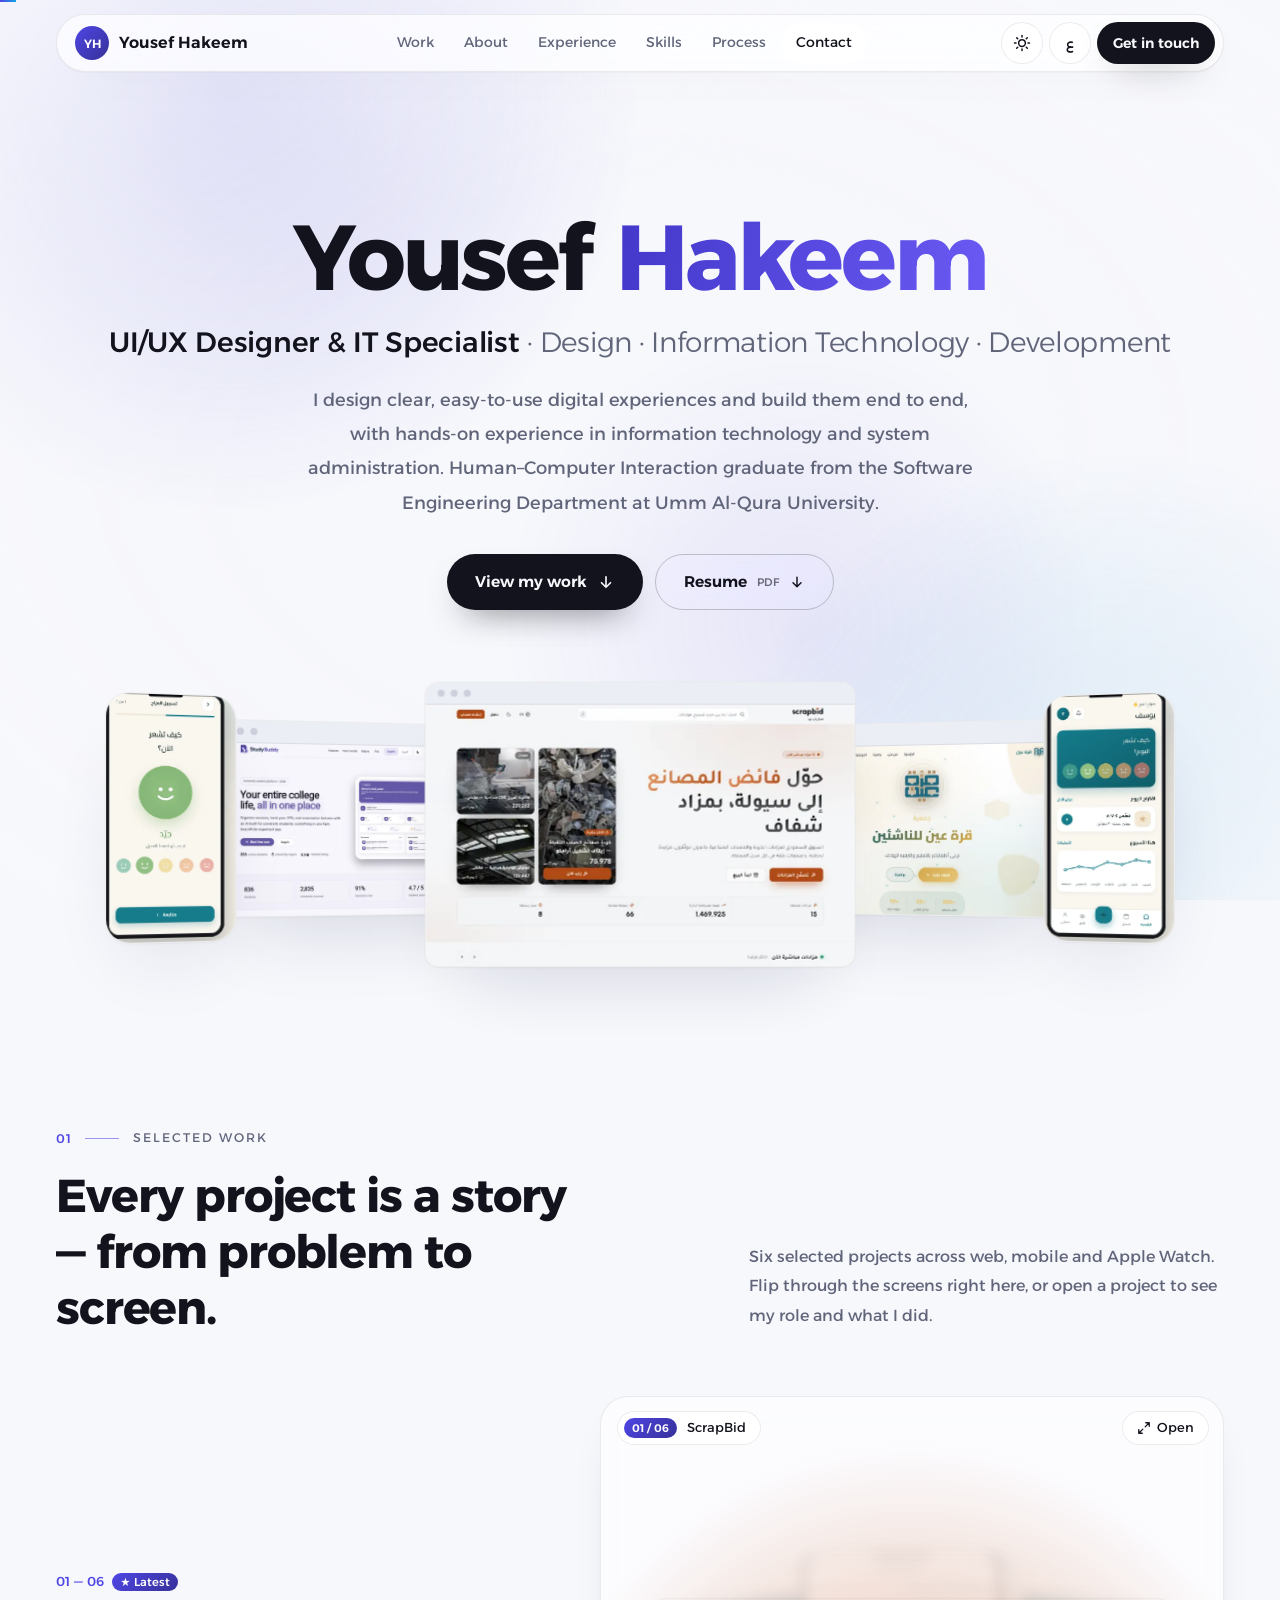
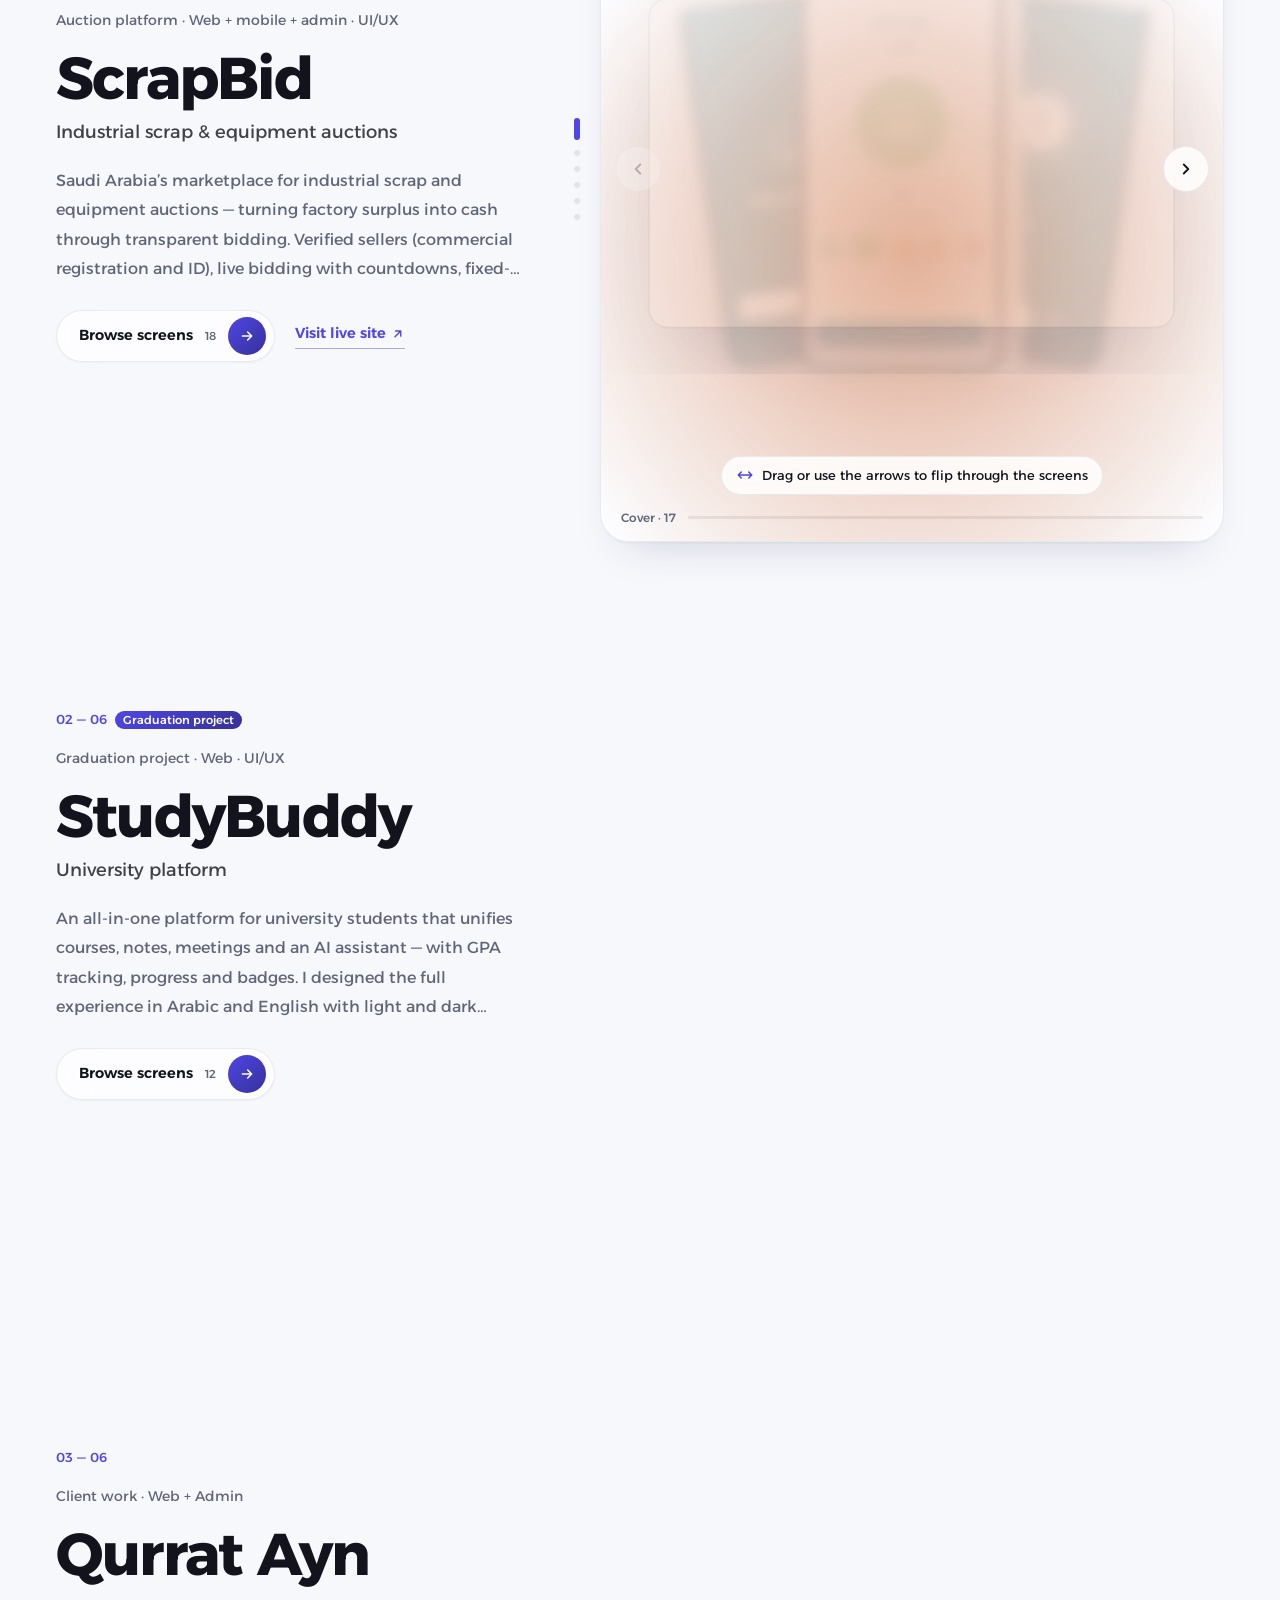
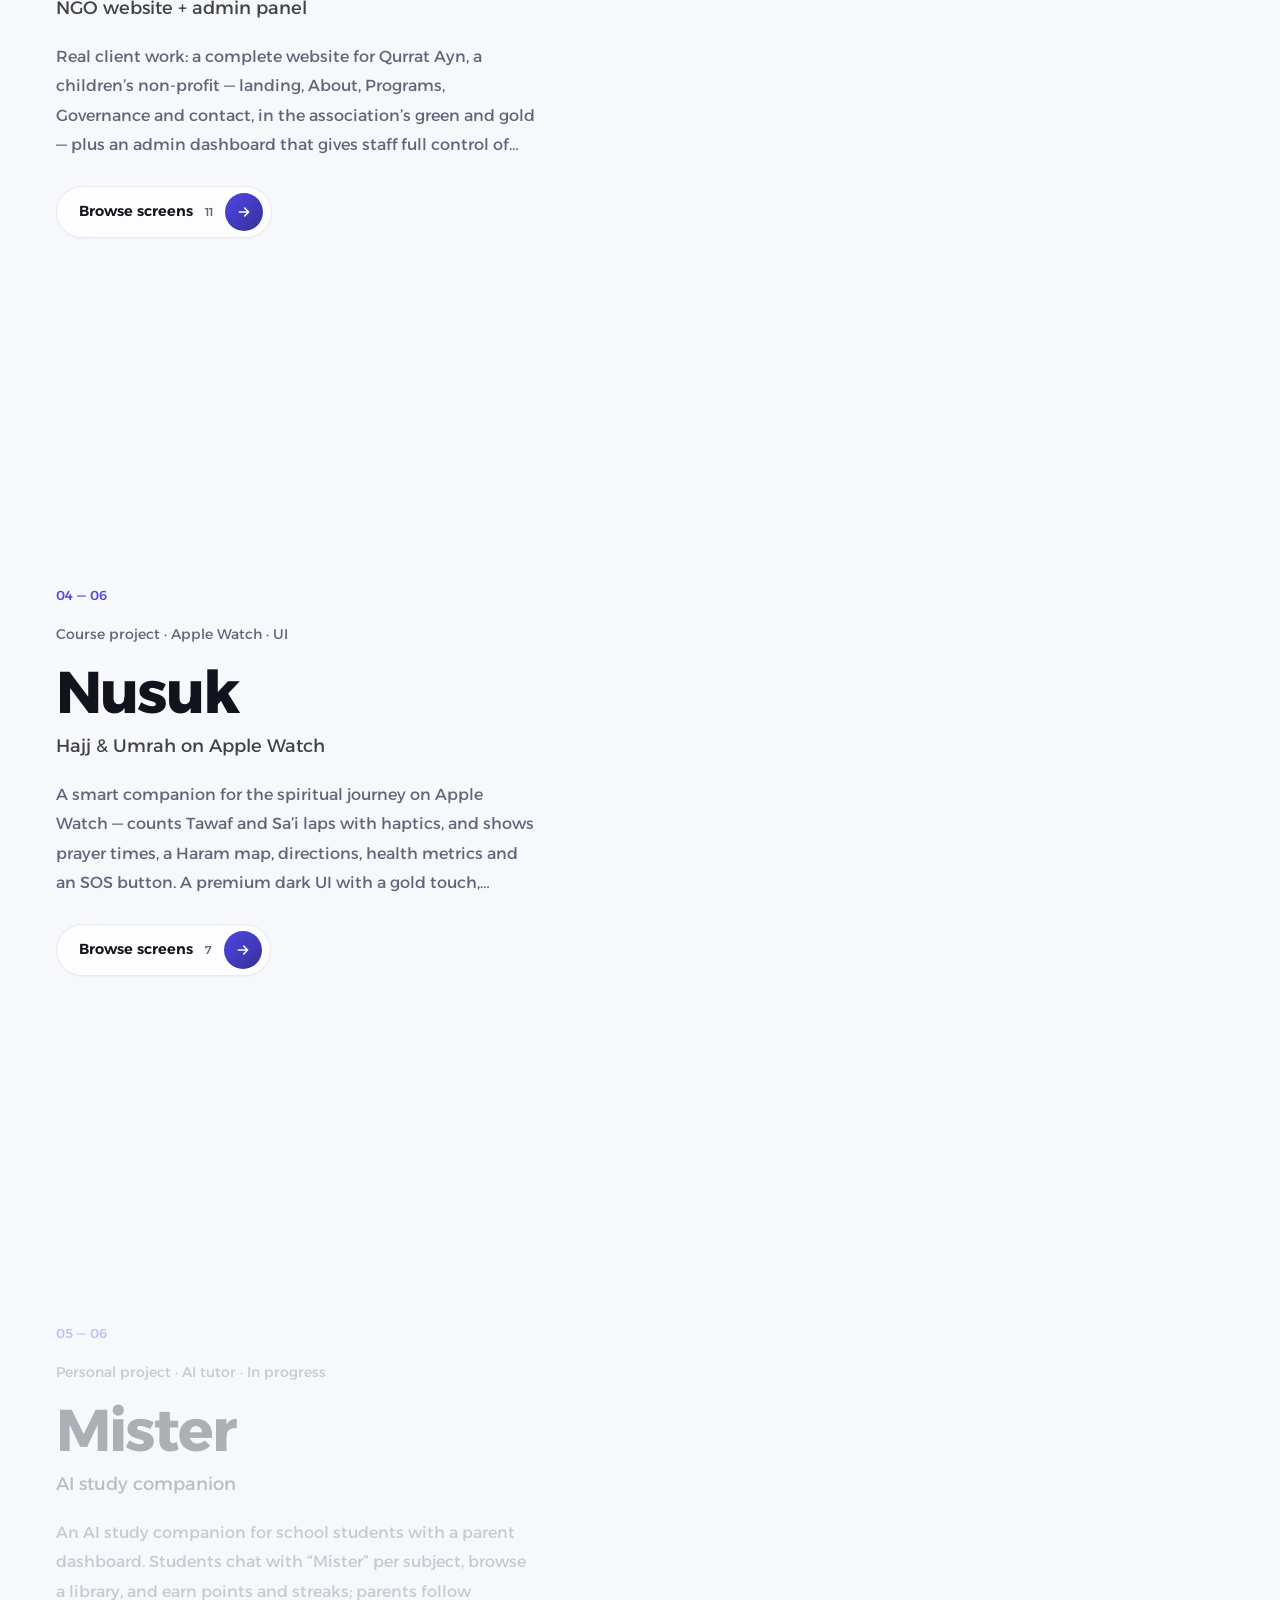
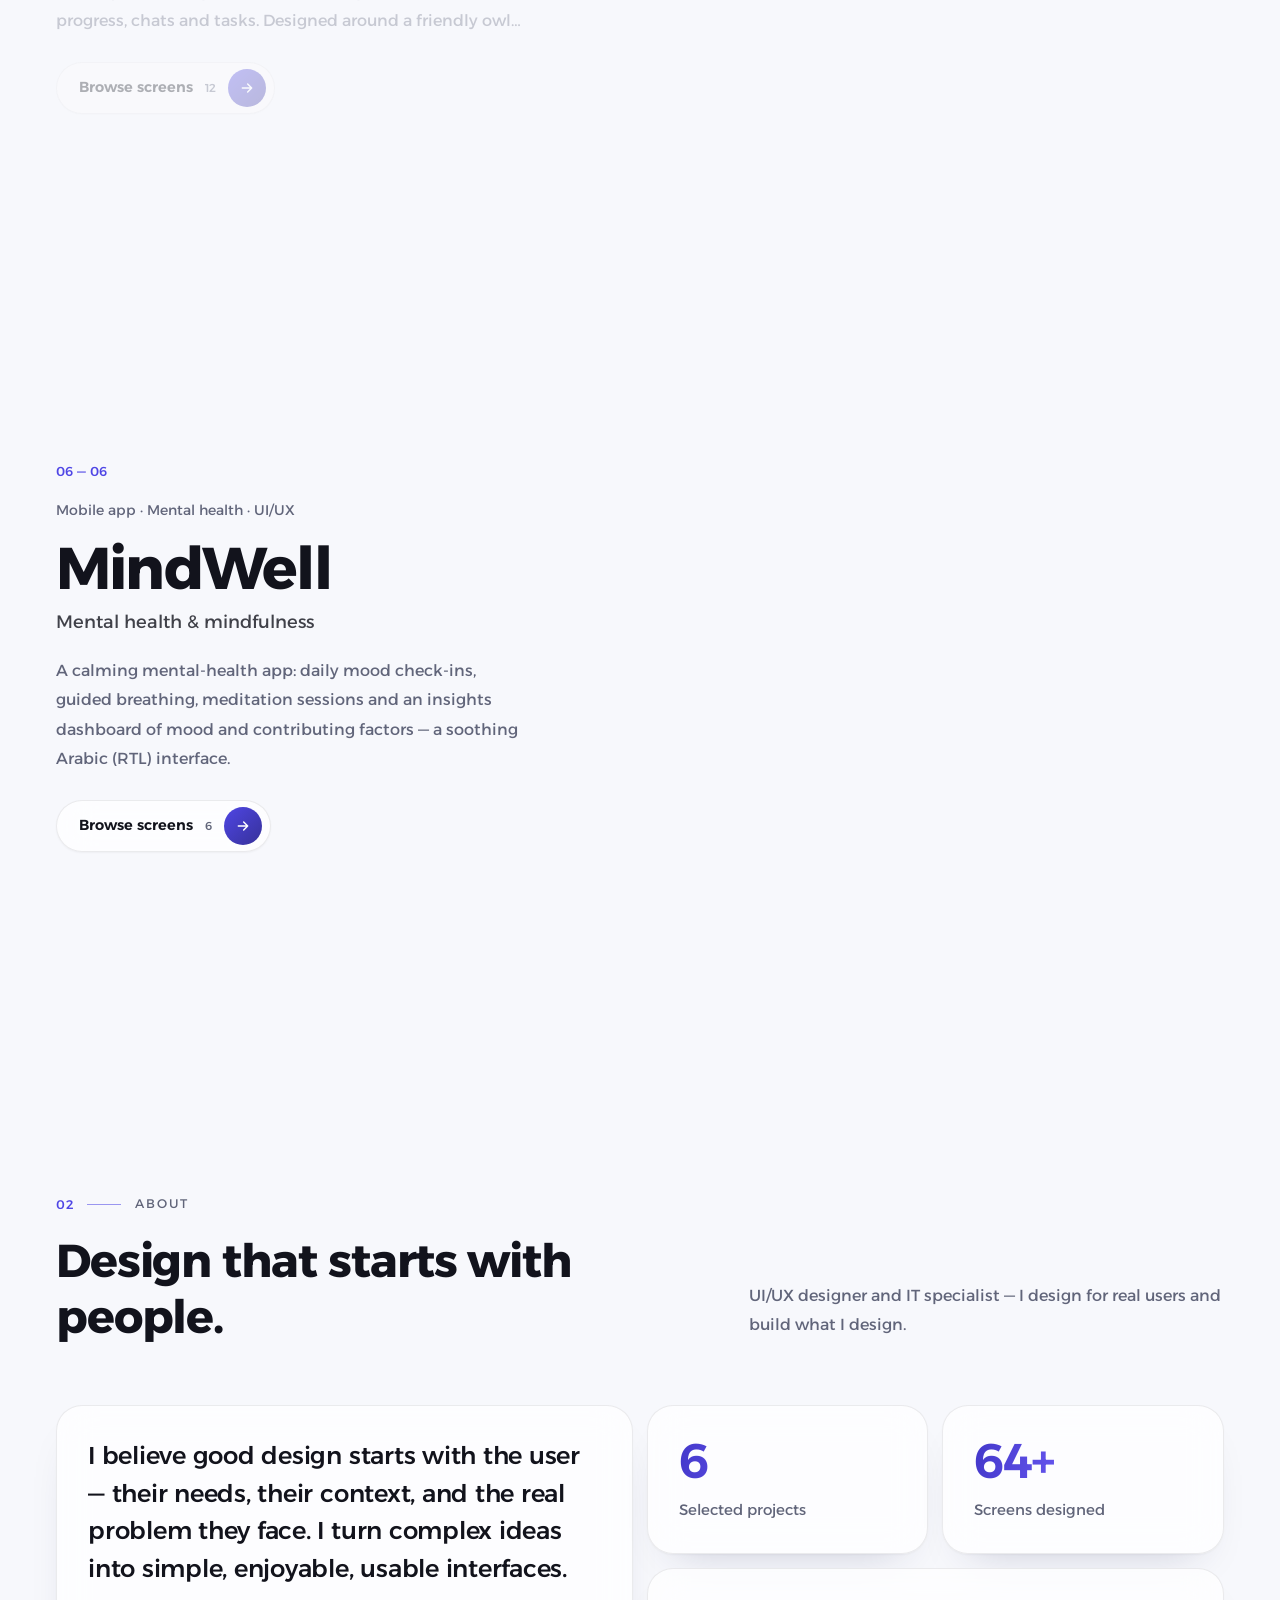
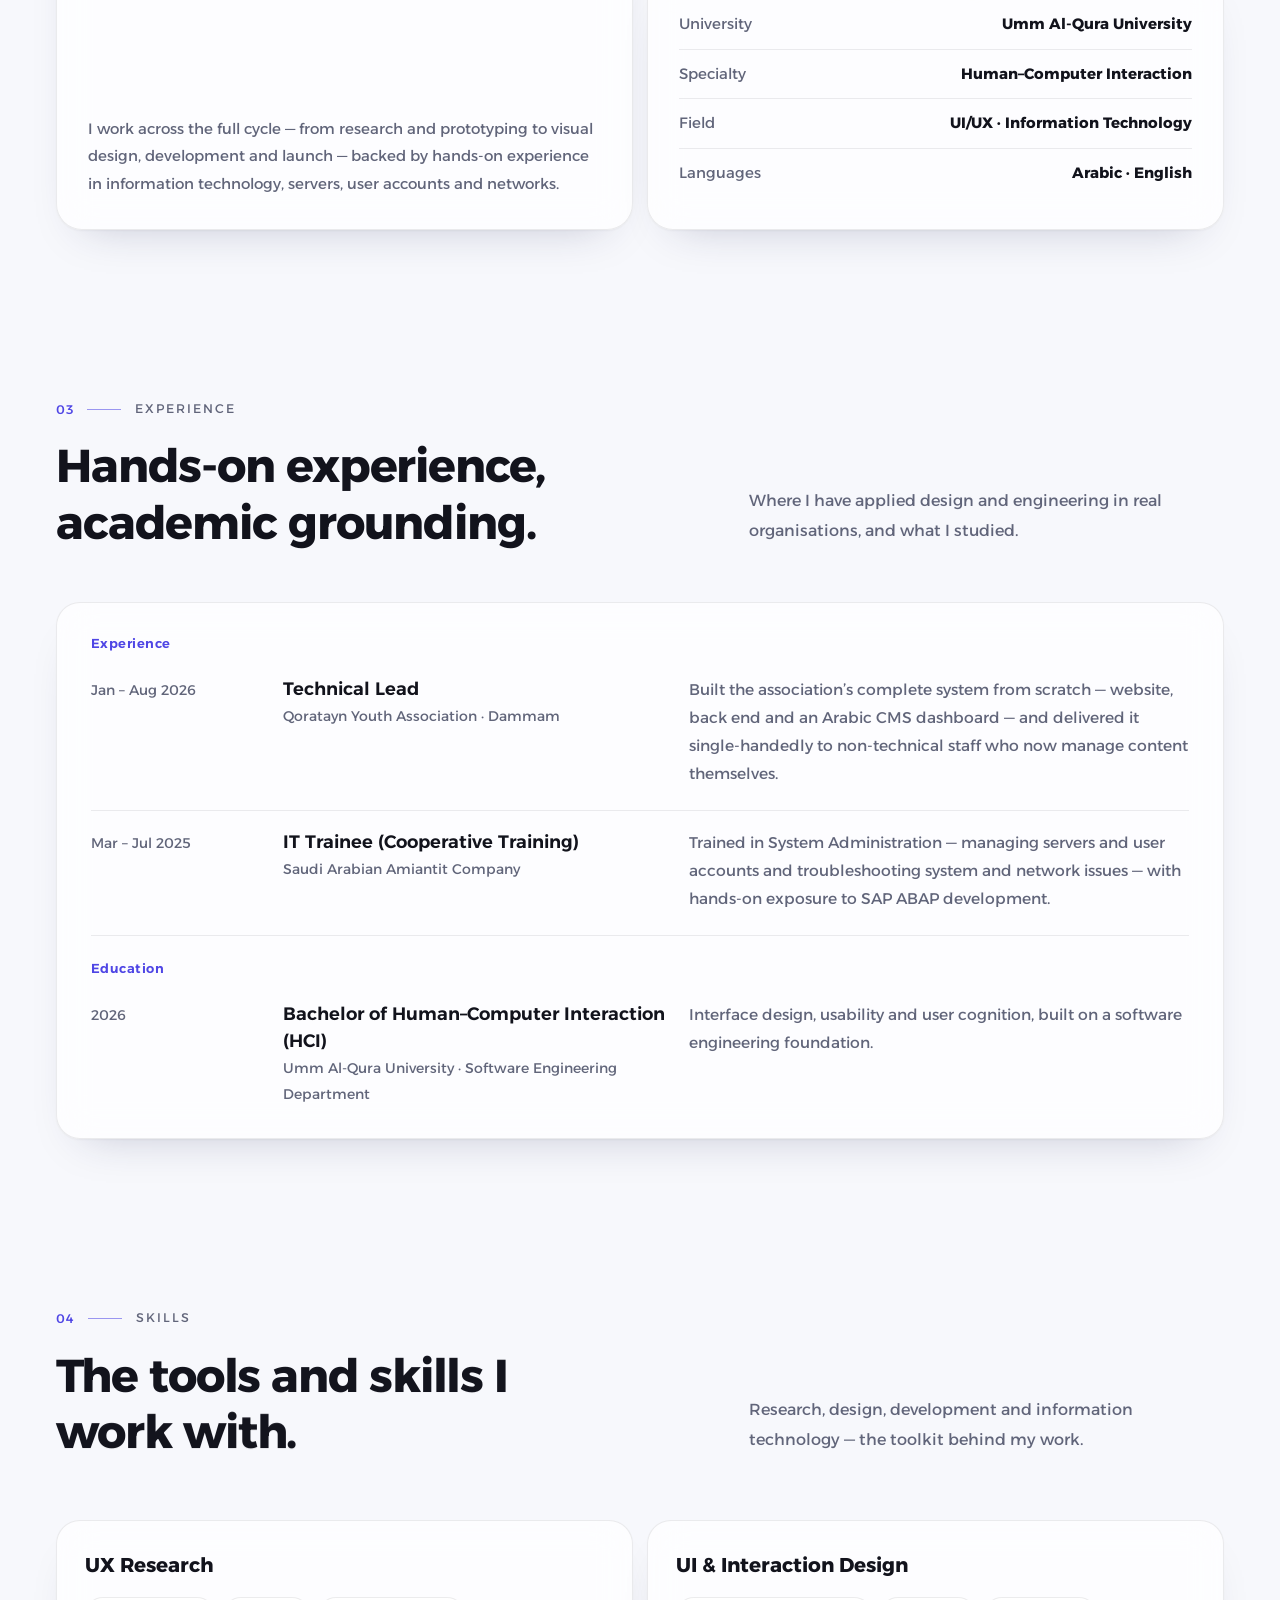
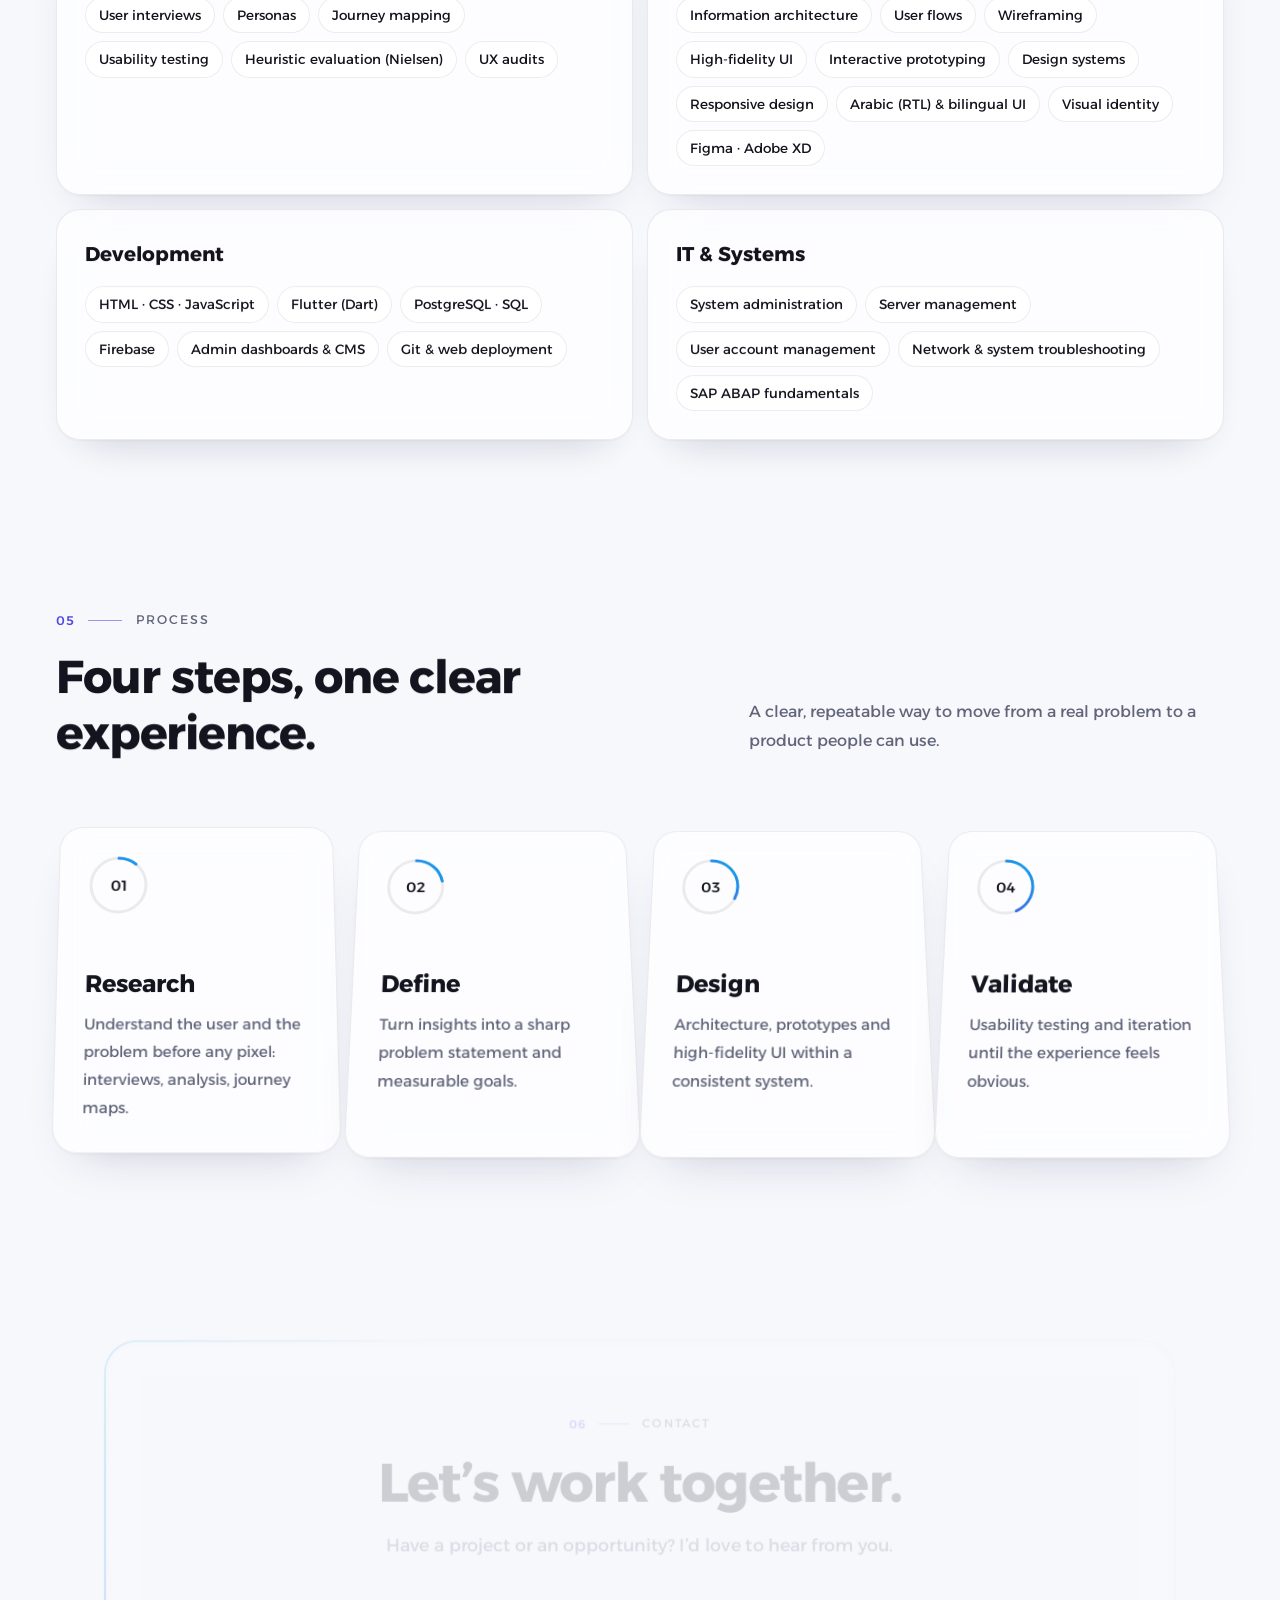
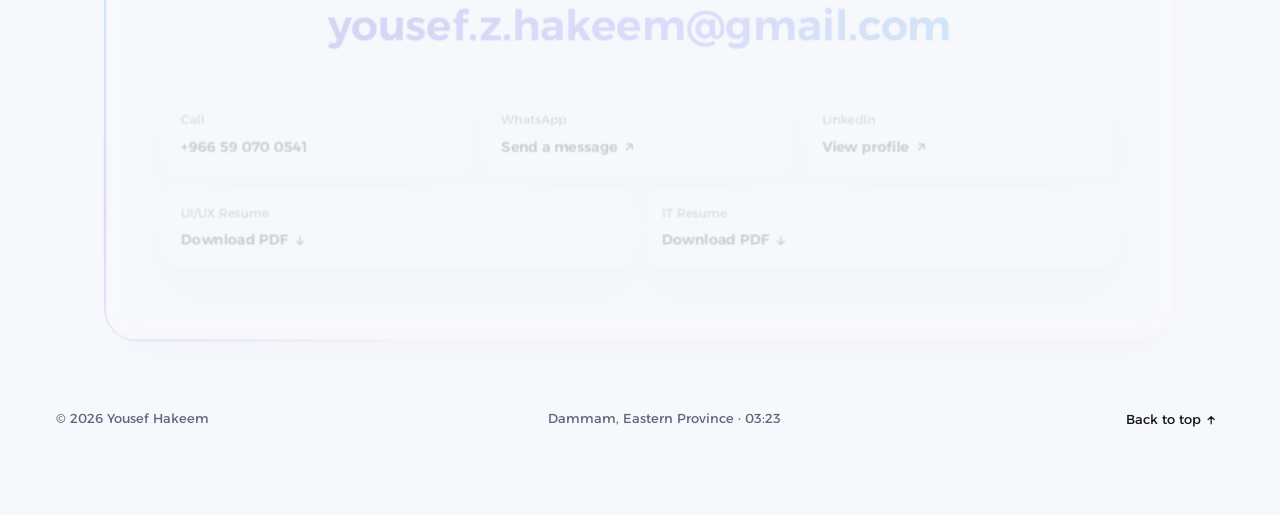
==== commit a58eb2cd: "Hero gallery in a tidy cover-flow, refined cursor - Desktop hero: five real screens in a symmetric l" ====
--- a/index.html
+++ b/index.html
@@ -20,11 +20,11 @@
   <meta name="twitter:card" content="summary_large_image">
   <meta name="twitter:image" content="https://yousef-hakeem.github.io/assets/og.jpg">
   <link rel="icon" href="data:image/svg+xml,%3Csvg xmlns='http://www.w3.org/2000/svg' viewBox='0 0 100 100'%3E%3Crect width='100' height='100' rx='24' fill='%23070a12'/%3E%3Ctext x='50' y='66' font-family='Arial' font-weight='800' font-size='46' fill='%237cf2c8' text-anchor='middle'%3EYH%3C/text%3E%3C/svg%3E">
-  <link rel="stylesheet" href="shared/fonts.css?v=20261121c">
-  <link rel="stylesheet" href="lib/lenis.css?v=20261121c">
-  <link rel="stylesheet" href="shared/viewer.css?v=20261121c">
-  <link rel="stylesheet" href="shared/fab.css?v=20261121c">
-  <link rel="stylesheet" href="assets/site.css?v=20261121c">
+  <link rel="stylesheet" href="shared/fonts.css?v=20261121e">
+  <link rel="stylesheet" href="lib/lenis.css?v=20261121e">
+  <link rel="stylesheet" href="shared/viewer.css?v=20261121e">
+  <link rel="stylesheet" href="shared/fab.css?v=20261121e">
+  <link rel="stylesheet" href="assets/site.css?v=20261121e">
   <script>
     window.SITE_ROOT = '';
     (function () {
@@ -47,13 +47,13 @@
   </div>
   <div id="app"></div>
   <noscript><p style="padding:40px;text-align:center;font-family:sans-serif">يوسف حكيم — مصمم واجهات وتجربة المستخدم · yousef.z.hakeem@gmail.com · +966 59 070 0541</p></noscript>
-  <script src="shared/media.js?v=20261121c"></script>
-  <script src="shared/data.js?v=20261121c"></script>
-  <script src="lib/gsap.min.js?v=20261121c"></script>
-  <script src="lib/ScrollTrigger.min.js?v=20261121c"></script>
-  <script src="lib/lenis.min.js?v=20261121c"></script>
-  <script src="shared/viewer.js?v=20261121c"></script>
-  <script src="shared/fab.js?v=20261121c"></script>
-  <script src="assets/site.js?v=20261121c"></script>
+  <script src="shared/media.js?v=20261121e"></script>
+  <script src="shared/data.js?v=20261121e"></script>
+  <script src="lib/gsap.min.js?v=20261121e"></script>
+  <script src="lib/ScrollTrigger.min.js?v=20261121e"></script>
+  <script src="lib/lenis.min.js?v=20261121e"></script>
+  <script src="shared/viewer.js?v=20261121e"></script>
+  <script src="shared/fab.js?v=20261121e"></script>
+  <script src="assets/site.js?v=20261121e"></script>
 </body>
 </html>
--- a/assets/site.css
+++ b/assets/site.css
@@ -348,6 +348,26 @@
   .steps { grid-template-columns: 1fr 1fr; }
 }
 .hero-deck { display: none; }
+/* desktop hero gallery: a symmetric line-up of real screens */
+.hero-show { display: none; }
+@media (min-width: 961px) {
+  .hero { min-height: auto; justify-content: flex-start; padding-top: clamp(150px, 20vh, 210px); padding-bottom: 40px; }
+  .hero-show { display: block; position: relative; z-index: 1; width: min(1180px, 92%); aspect-ratio: 1180 / 352; margin: clamp(56px, 8vh, 88px) auto 0; perspective: 1800px; }
+  .hs { position: absolute; margin: 0; overflow: hidden; cursor: pointer; background: var(--glass-2); border: 1px solid var(--glass-line); box-shadow: 0 1px 2px rgba(0,0,0,.04), 0 40px 80px -36px var(--shadow); will-change: transform; }
+  .hs img { display: block; width: 100%; height: 100%; object-fit: cover; object-position: top center; transition: transform .8s var(--ease); }
+  .hs:hover img { transform: scale(1.03); }
+  .hs:focus-visible { outline: 2px solid var(--accent); outline-offset: 3px; }
+  .hs-w { aspect-ratio: 16 / 10.6; border-radius: 14px; display: flex; flex-direction: column; }
+  .hs-w img { flex: 1; min-height: 0; }
+  .hs-bar { flex: none; height: 22px; display: flex; align-items: center; gap: 6px; padding: 0 12px; background: var(--bar); border-bottom: 1px solid var(--glass-line); }
+  .hs-bar i { width: 7px; height: 7px; border-radius: 50%; background: var(--bar-dot); }
+  .hs-p { aspect-ratio: 420 / 807; border-radius: 24px; width: 12%; top: 4%; z-index: 4; }
+  .g-c { left: 30%; width: 40%; top: 0; z-index: 5; }
+  .g-l, .g-r { width: 27%; top: 13%; z-index: 3; }
+  .g-l { left: 9.5%; } .g-r { right: 9.5%; }
+  .g-lp { left: 0; } .g-rp { right: 0; }
+  [dir="rtl"] .hero-show { direction: ltr; }
+}
 @media (max-width: 760px) {
   .floaters { display: none; }
   .sec-head { grid-template-columns: 1fr; gap: 12px; }
@@ -421,3 +441,22 @@
 
 /* arrow icons drawn as SVG so every arrow has the same size and weight */
 .arw { width: .95em; height: .95em; vertical-align: -.14em; margin-inline-start: .35em; flex: none; }
+
+/* cursor: a small dot with a soft trailing ring, plus a faint glow that follows the pointer */
+.cur { position: fixed; left: 0; top: 0; z-index: 10000; pointer-events: none; opacity: 0; transition: opacity .3s; }
+.cur.is-on { opacity: 1; }
+.cur i { position: absolute; left: 0; top: 0; display: block; border-radius: 50%; transform: translate(-50%, -50%); transition: width .35s var(--ease), height .35s var(--ease), background-color .35s, border-color .35s, opacity .3s; }
+.cur-dot i { width: 6px; height: 6px; background: var(--accent); }
+.cur-ring i { width: 34px; height: 34px; border: 1.5px solid color-mix(in srgb, var(--accent) 55%, transparent); }
+.cur.is-hover.cur-ring i { width: 58px; height: 58px; background: color-mix(in srgb, var(--accent) 10%, transparent); border-color: color-mix(in srgb, var(--accent) 35%, transparent); }
+.cur.is-hover.cur-dot i { width: 4px; height: 4px; }
+.cur.is-down.cur-ring i { width: 26px; height: 26px; }
+html.has-cur, html.has-cur * { cursor: none !important; }
+html.has-cur input, html.has-cur textarea { cursor: text !important; }
+.cur-glow { position: fixed; z-index: 0; pointer-events: none; left: 0; top: 0; width: 560px; height: 560px; margin: -280px 0 0 -280px; border-radius: 50%; opacity: 0; transition: opacity .8s; animation: none;
+  background: radial-gradient(circle, color-mix(in srgb, var(--accent) 16%, transparent) 0%, transparent 65%); }
+.cur-glow.is-on { opacity: 1; }
+/* the gradient in the name drifts slowly, like light moving across it */
+.hero-name .grad { background-size: 220% 100%; animation: gradDrift 9s ease-in-out infinite alternate; }
+@keyframes gradDrift { from { background-position: 0% 50%; } to { background-position: 100% 50%; } }
+@media (prefers-reduced-motion: reduce) { .hero-name .grad { animation: none; } }
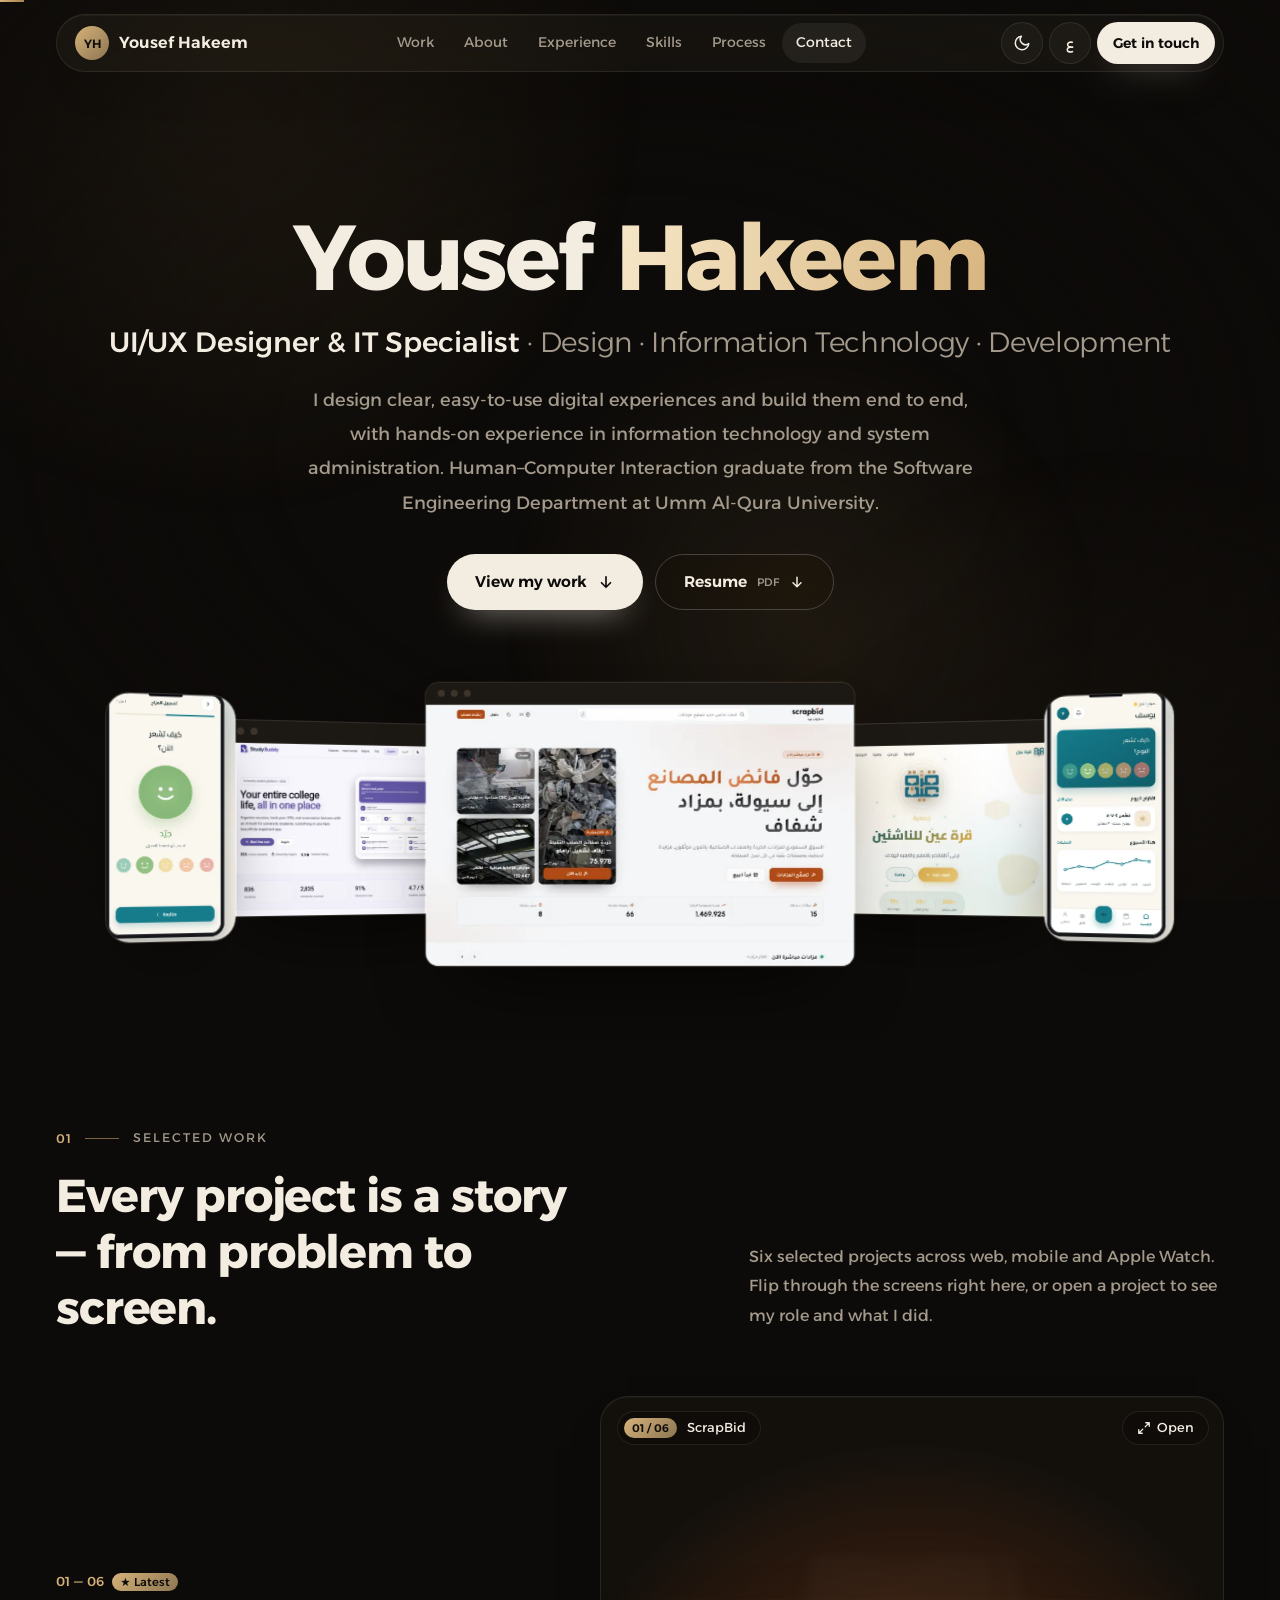
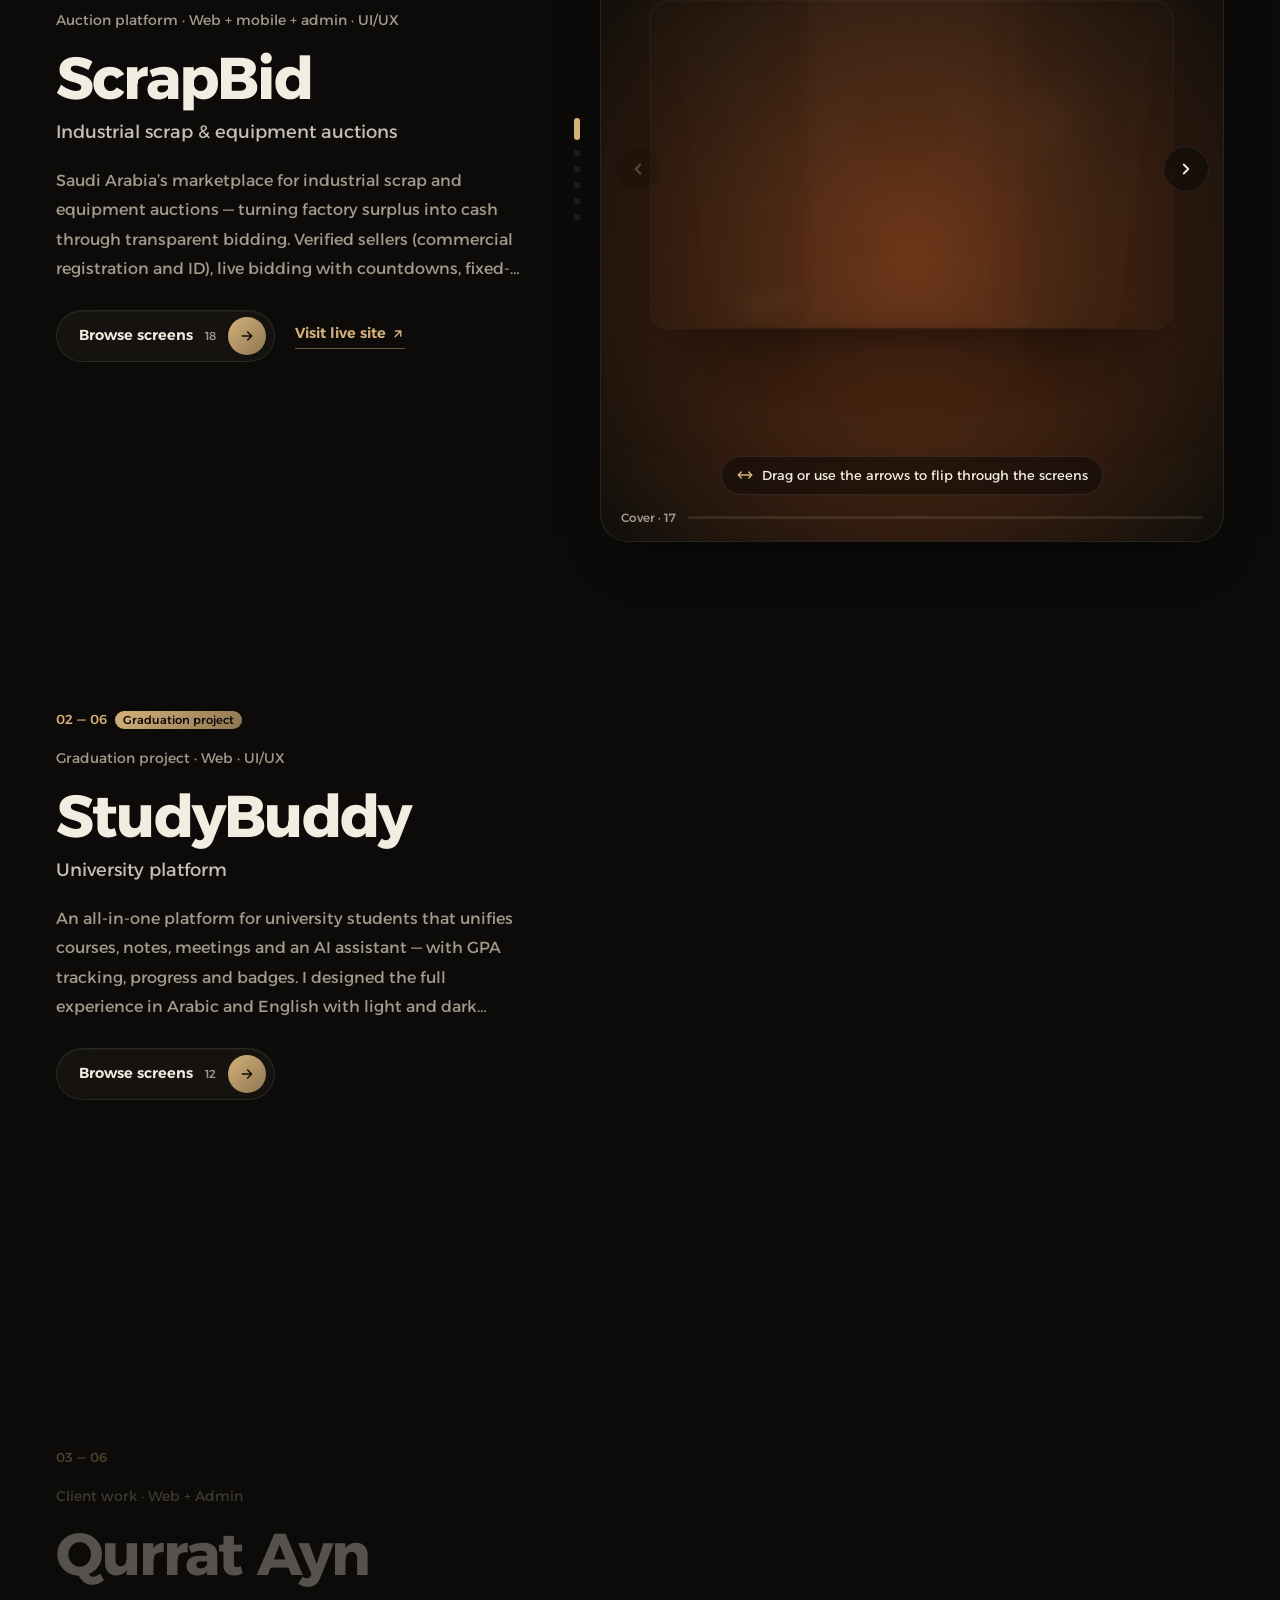
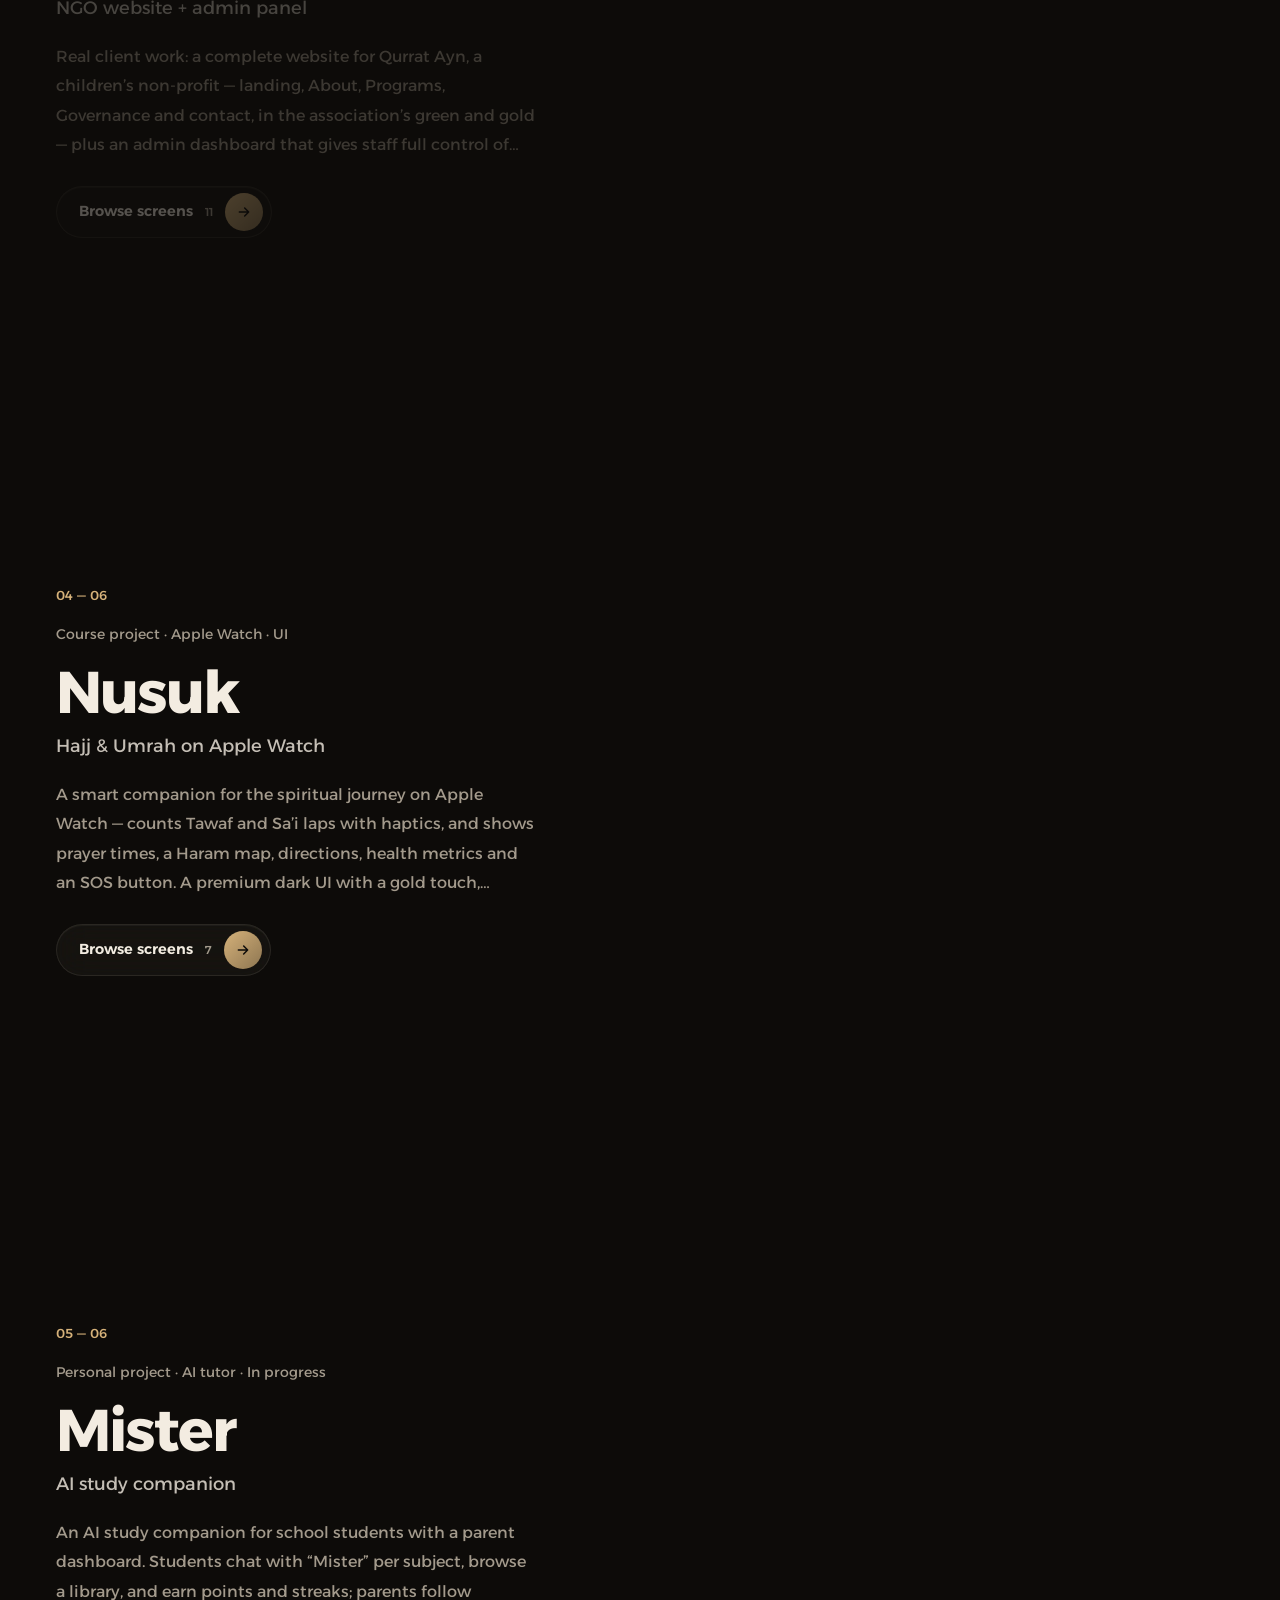
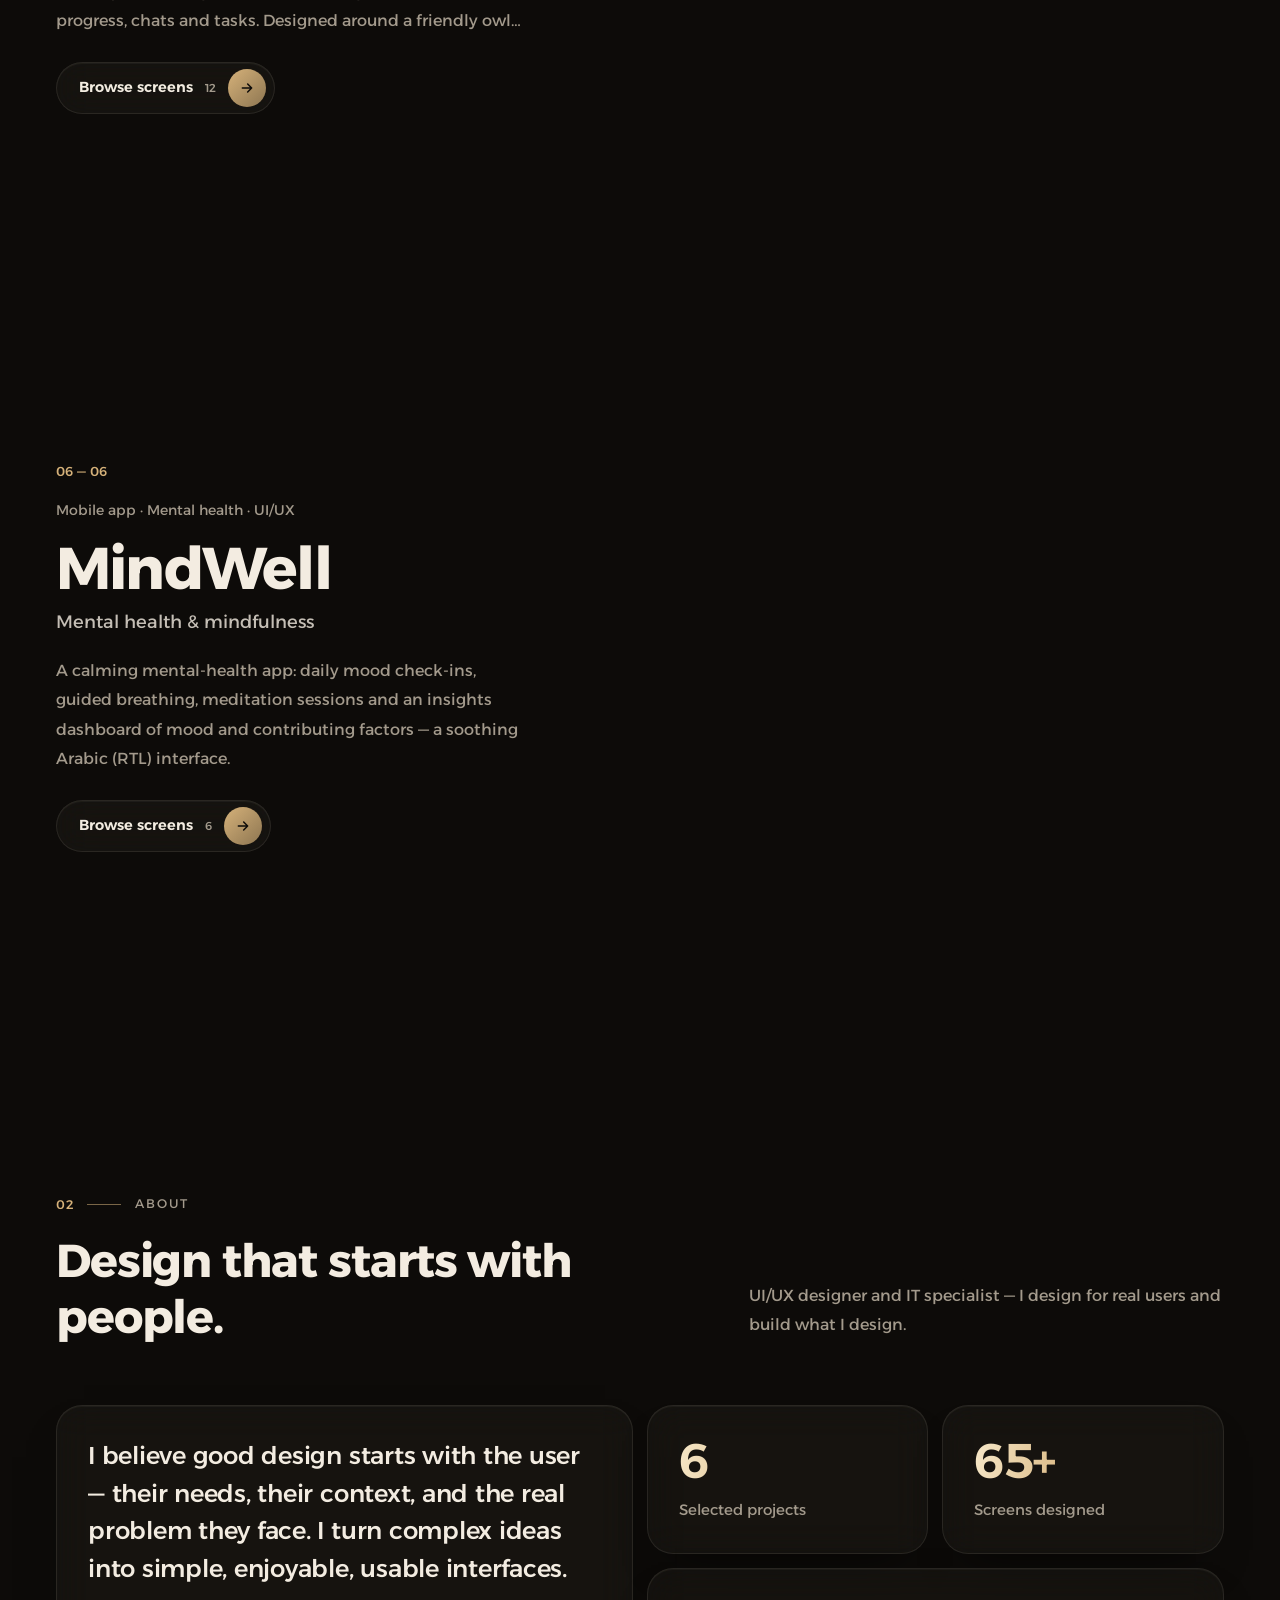
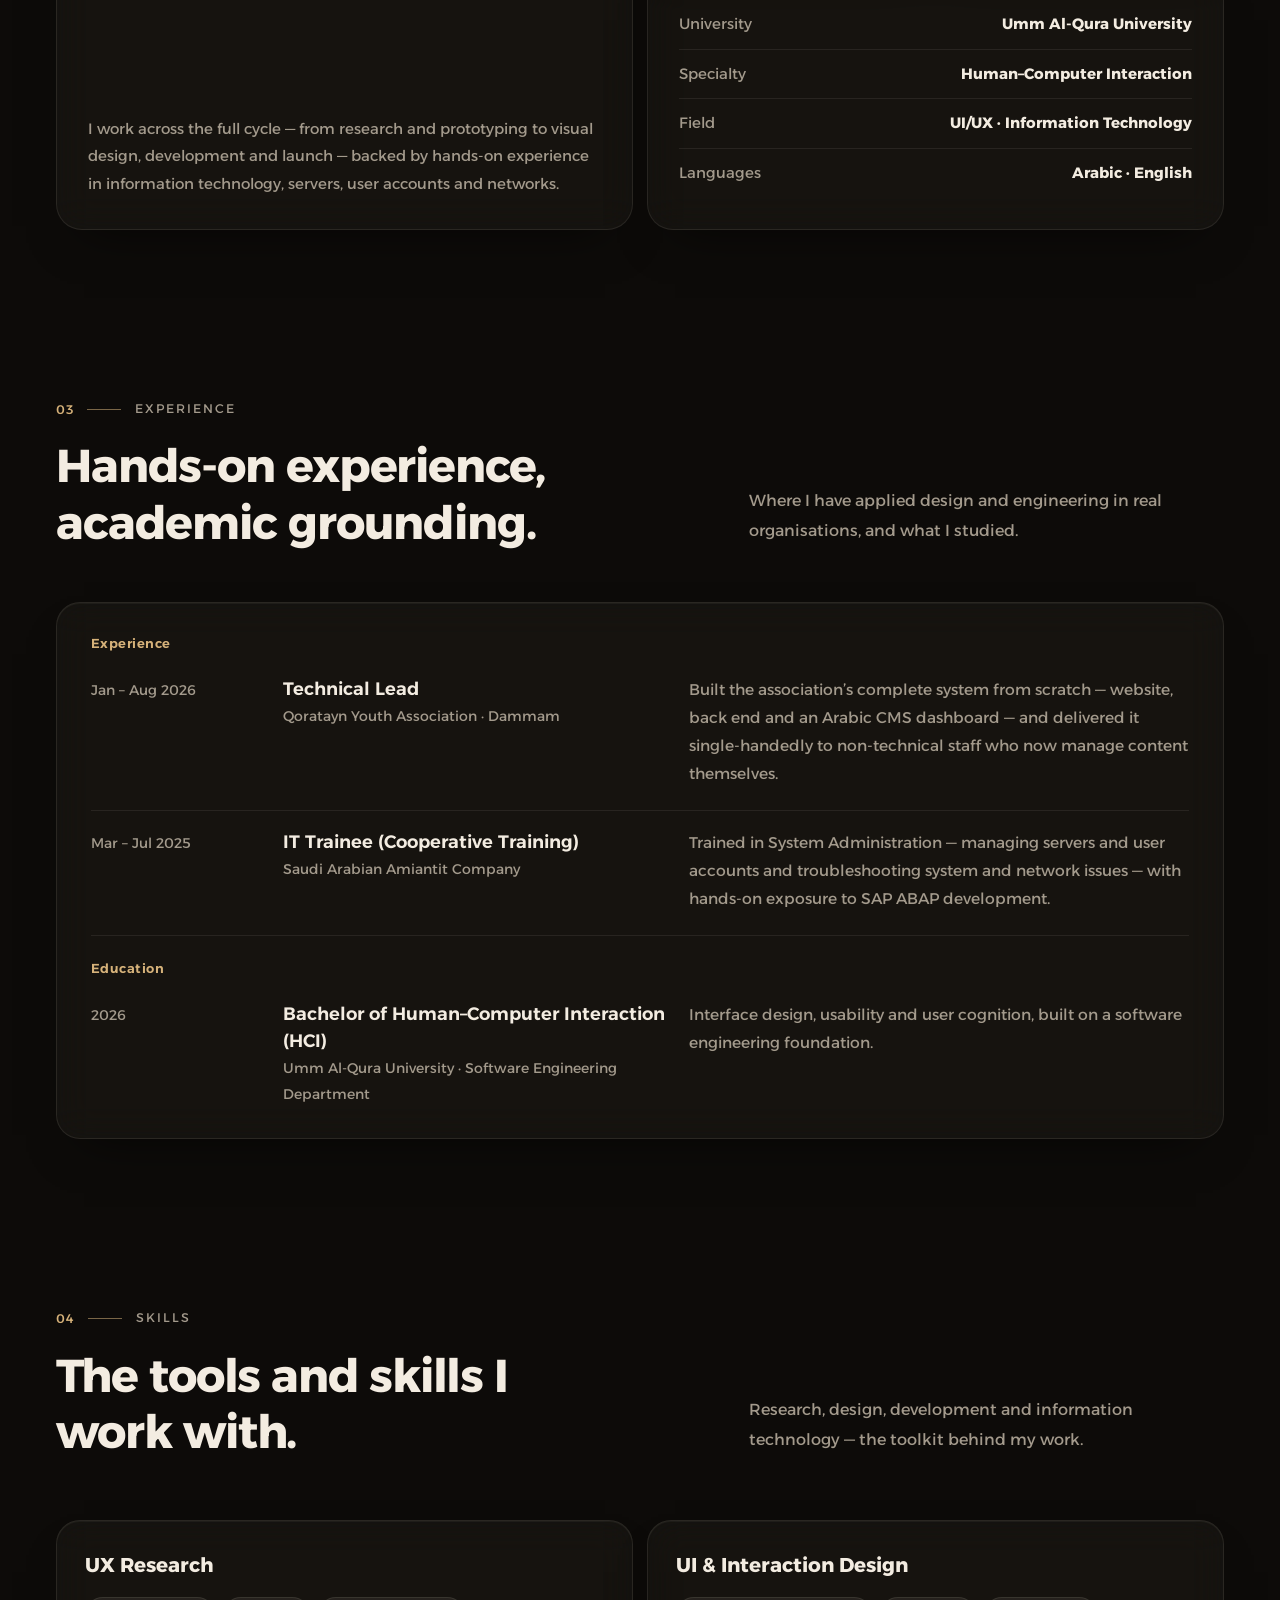
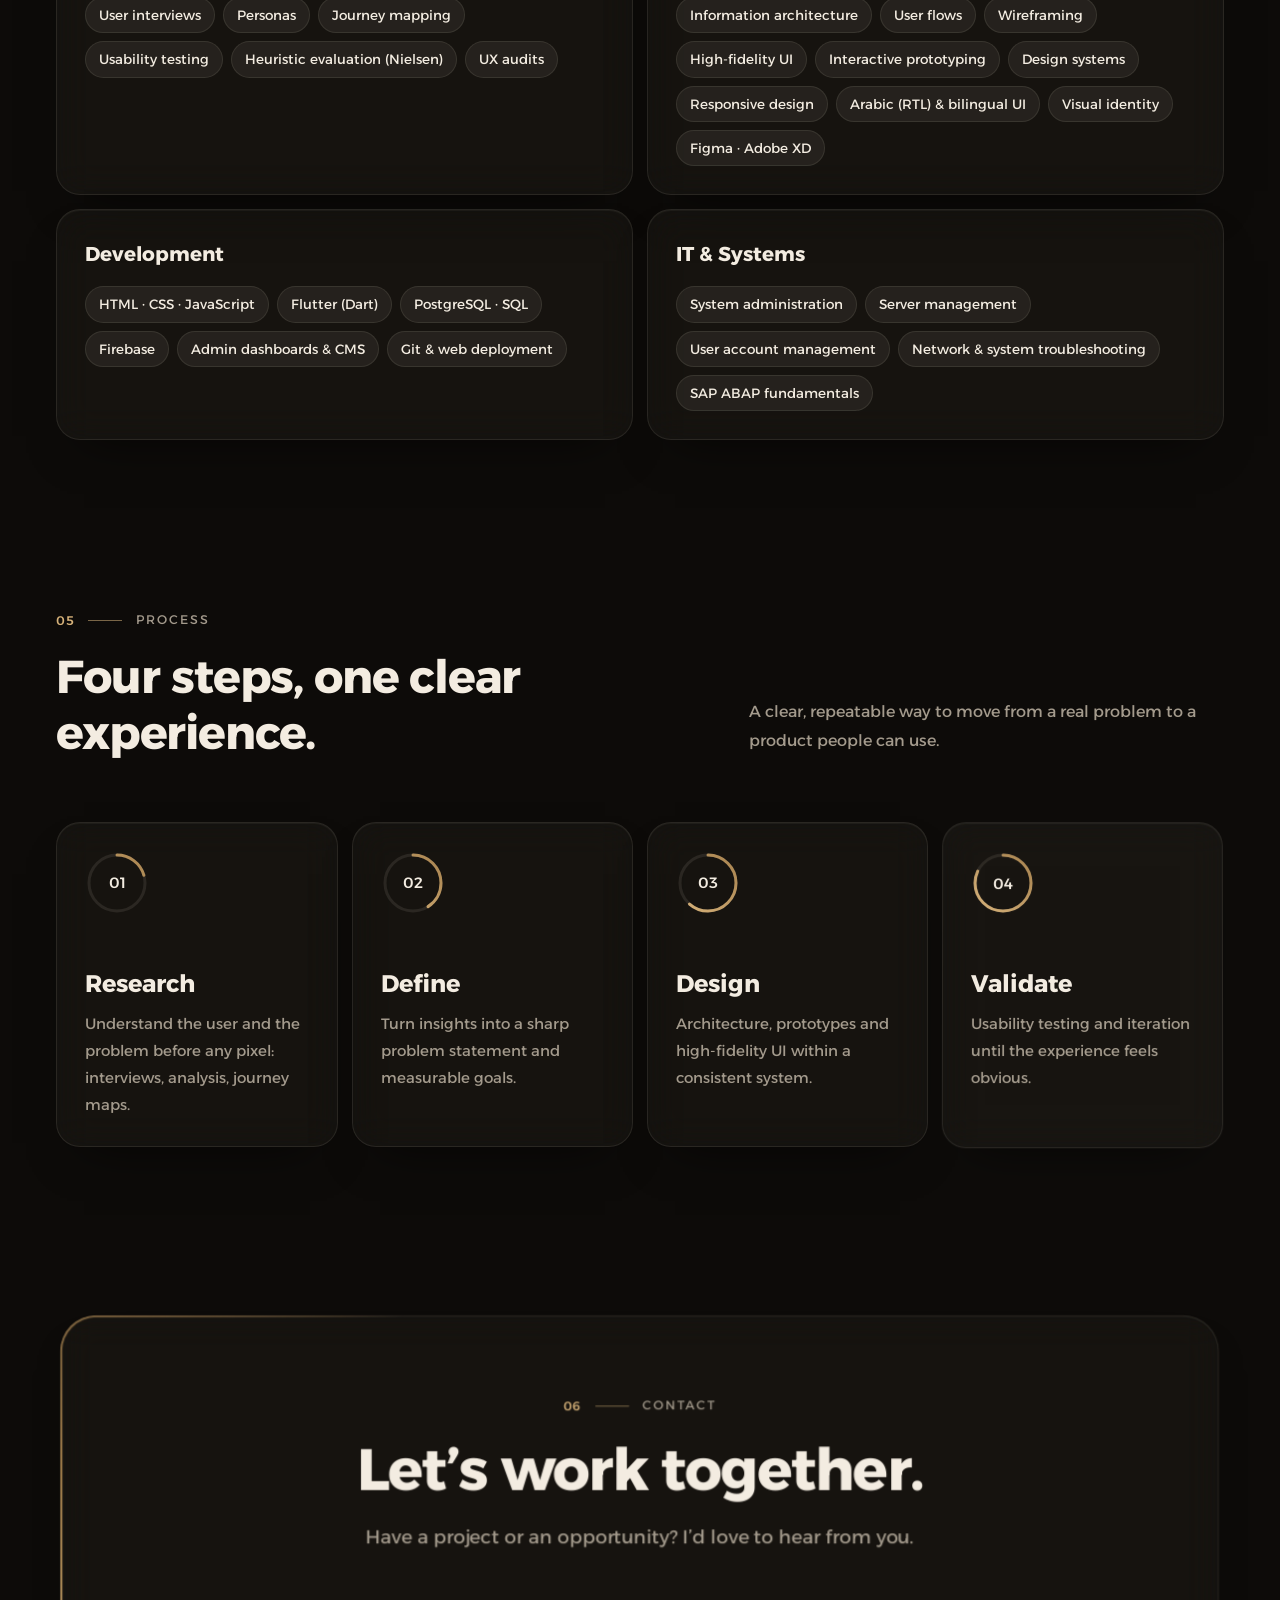
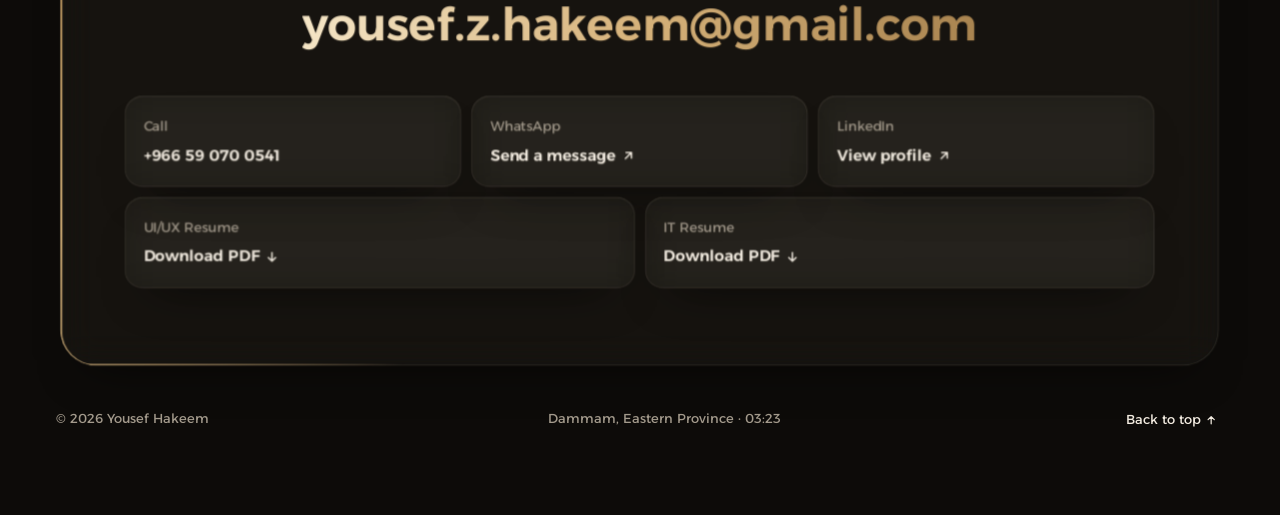
==== commit ced63cde: "Black & champagne palette, dark by default - New palette: warm black with champagne gold (dark) and " ====
--- a/index.html
+++ b/index.html
@@ -7,7 +7,7 @@
   <meta name="description" content="Portfolio of Yousef Hakeem — UI/UX Designer &amp; IT Specialist, Human-Computer Interaction graduate from Umm Al-Qura University. بورتفوليو يوسف حكيم: تصميم UI/UX وتقنية معلومات وتطوير.">
   <meta name="author" content="Yousef Hakeem">
   <link rel="canonical" href="https://yousef-hakeem.github.io/">
-  <meta name="theme-color" content="#f7f8fc">
+  <meta name="theme-color" content="#0d0b09">
   <meta property="og:type" content="website">
   <meta property="og:locale" content="en_US">
   <meta property="og:locale:alternate" content="ar_SA">
@@ -20,20 +20,20 @@
   <meta name="twitter:card" content="summary_large_image">
   <meta name="twitter:image" content="https://yousef-hakeem.github.io/assets/og.jpg">
   <link rel="icon" href="data:image/svg+xml,%3Csvg xmlns='http://www.w3.org/2000/svg' viewBox='0 0 100 100'%3E%3Crect width='100' height='100' rx='24' fill='%23070a12'/%3E%3Ctext x='50' y='66' font-family='Arial' font-weight='800' font-size='46' fill='%237cf2c8' text-anchor='middle'%3EYH%3C/text%3E%3C/svg%3E">
-  <link rel="stylesheet" href="shared/fonts.css?v=20261121e">
-  <link rel="stylesheet" href="lib/lenis.css?v=20261121e">
-  <link rel="stylesheet" href="shared/viewer.css?v=20261121e">
-  <link rel="stylesheet" href="shared/fab.css?v=20261121e">
-  <link rel="stylesheet" href="assets/site.css?v=20261121e">
+  <link rel="stylesheet" href="shared/fonts.css?v=20261121f">
+  <link rel="stylesheet" href="lib/lenis.css?v=20261121f">
+  <link rel="stylesheet" href="shared/viewer.css?v=20261121f">
+  <link rel="stylesheet" href="shared/fab.css?v=20261121f">
+  <link rel="stylesheet" href="assets/site.css?v=20261121f">
   <script>
     window.SITE_ROOT = '';
     (function () {
-      var t = 'light';
-      try { t = localStorage.getItem('yh-theme') === 'dark' ? 'dark' : 'light'; } catch (e) {} // light by default
+      var t = 'dark';
+      try { t = localStorage.getItem('yh-mode') === 'light' ? 'light' : 'dark'; } catch (e) {} // dark by default
       document.documentElement.dataset.theme = t;
       // a visitor who chose Arabic gets it before first paint
       try { if (localStorage.getItem('yh-lang') === 'ar') { document.documentElement.lang = 'ar'; document.documentElement.dir = 'rtl'; } } catch (e) {}
-      if (t === 'dark') document.querySelector('meta[name="theme-color"]').setAttribute('content', '#0b0c14');
+      if (t === 'light') document.querySelector('meta[name="theme-color"]').setAttribute('content', '#f6f2ea');
       // the intro curtain plays once per visit
       try { if (sessionStorage.getItem('yh-intro') || matchMedia('(prefers-reduced-motion: reduce)').matches) document.documentElement.classList.add('no-loader'); } catch (e) {}
     })();
@@ -47,13 +47,13 @@
   </div>
   <div id="app"></div>
   <noscript><p style="padding:40px;text-align:center;font-family:sans-serif">يوسف حكيم — مصمم واجهات وتجربة المستخدم · yousef.z.hakeem@gmail.com · +966 59 070 0541</p></noscript>
-  <script src="shared/media.js?v=20261121e"></script>
-  <script src="shared/data.js?v=20261121e"></script>
-  <script src="lib/gsap.min.js?v=20261121e"></script>
-  <script src="lib/ScrollTrigger.min.js?v=20261121e"></script>
-  <script src="lib/lenis.min.js?v=20261121e"></script>
-  <script src="shared/viewer.js?v=20261121e"></script>
-  <script src="shared/fab.js?v=20261121e"></script>
-  <script src="assets/site.js?v=20261121e"></script>
+  <script src="shared/media.js?v=20261121f"></script>
+  <script src="shared/data.js?v=20261121f"></script>
+  <script src="lib/gsap.min.js?v=20261121f"></script>
+  <script src="lib/ScrollTrigger.min.js?v=20261121f"></script>
+  <script src="lib/lenis.min.js?v=20261121f"></script>
+  <script src="shared/viewer.js?v=20261121f"></script>
+  <script src="shared/fab.js?v=20261121f"></script>
+  <script src="assets/site.js?v=20261121f"></script>
 </body>
 </html>
--- a/assets/site.css
+++ b/assets/site.css
@@ -1,34 +1,34 @@
 /* Yousef Hakeem — portfolio styles (dark + light) */
 :root {
-  --bg: #0b0c14; --ink: #eef0f8; --muted: #9a9db0; --line: rgba(255,255,255,.08);
-  --glass: rgba(255,255,255,.04); --glass-2: rgba(255,255,255,.07); --glass-line: rgba(255,255,255,.09);
-  --accent: #a5b4fc; --accent-2: #7dd3fc; --on-accent: #0b0c14;
-  --grad: linear-gradient(100deg, #c7d2fe 0%, #a5b4fc 45%, #7dd3fc 100%);
-  --c1: #312e81; --c2: #0c4a6e; --c3: #3b2a6b; --aurora-op: .34; --grain: 0;
-  --vignette: rgba(11,12,20,.86); --bg-fade: rgba(11,12,20,.92);
-  --stage-bg: rgba(16,18,30,.6); --stage-bg-m: rgba(16,18,30,.9); --chip-bg: rgba(11,12,20,.6); --menu-bg: rgba(11,12,20,.94);
-  --shadow: rgba(0,0,0,.75); --bar: #1b1d2a; --bar-dot: #3a3d50; --spot: rgba(165,180,252,.1);
-  --elev: 0 1px 0 rgba(255,255,255,.04) inset, 0 24px 48px -28px rgba(0,0,0,.7);
+  --bg: #0d0b09; --ink: #f3ece1; --muted: #a39a8c; --line: rgba(255,240,220,.08);
+  --glass: rgba(255,240,220,.035); --glass-2: rgba(255,240,220,.065); --glass-line: rgba(255,240,220,.09);
+  --accent: #d6b27a; --accent-2: #a8834f; --on-accent: #0d0b09;
+  --grad: linear-gradient(100deg, #f6e7c8 0%, #d6b27a 50%, #a8834f 100%);
+  --c1: #3b2d1a; --c2: #2a2015; --c3: #4a3a22; --aurora-op: .45; --grain: 0;
+  --vignette: rgba(13,11,9,.86); --bg-fade: rgba(13,11,9,.92);
+  --stage-bg: rgba(24,20,16,.6); --stage-bg-m: rgba(24,20,16,.9); --chip-bg: rgba(13,11,9,.62); --menu-bg: rgba(13,11,9,.95);
+  --shadow: rgba(0,0,0,.75); --bar: #1c1814; --bar-dot: #3d352b; --spot: rgba(214,178,122,.08);
+  --elev: 0 1px 0 rgba(255,240,220,.04) inset, 0 24px 48px -28px rgba(0,0,0,.7);
   --nav-h: 74px; --pad: clamp(16px, 4.4vw, 64px); --maxw: 1320px;
   --ease: cubic-bezier(.22,.61,.36,1);
-  --pv-bg: #0e1018; --pv-ink: #eef0f8; --pv-muted: #9a9db0; --pv-line: rgba(255,255,255,.09); --pv-accent: #a5b4fc; --pv-surface: rgba(255,255,255,.04); --pv-backdrop: rgba(6,7,14,.72);
+  --pv-bg: #110f0c; --pv-ink: #f3ece1; --pv-muted: #a39a8c; --pv-line: rgba(255,240,220,.09); --pv-accent: #d6b27a; --pv-surface: rgba(255,240,220,.04); --pv-backdrop: rgba(8,6,4,.74);
   --pv-font: 'Alexandria', system-ui, sans-serif;
-  --fab-fg: #0b0c14; --fab-glow: rgba(165,180,252,.32); --fab-panel: #151724; --fab-ink: #eef0f8; --fab-muted: #9a9db0; --fab-line: rgba(255,255,255,.12);
+  --fab-fg: #0d0b09; --fab-glow: rgba(214,178,122,.3); --fab-panel: #1a1612; --fab-ink: #f3ece1; --fab-muted: #a39a8c; --fab-line: rgba(255,240,220,.12);
   --fab-font: 'Alexandria', system-ui, sans-serif;
   color-scheme: dark;
 }
 :root[data-theme="light"] {
-  --bg: #f7f8fc; --ink: #12131c; --muted: #61657a; --line: rgba(18,19,28,.08);
-  --glass: rgba(255,255,255,.72); --glass-2: #ffffff; --glass-line: rgba(18,19,28,.08);
-  --accent: #4f46e5; --accent-2: #0ea5e9; --on-accent: #ffffff;
-  --grad: linear-gradient(100deg, #4338ca 0%, #6d5cf6 50%, #2f95e0 100%);
-  --c1: #a5b4fc; --c2: #bae6fd; --c3: #ddd6fe;
-  --aurora-op: .22; --grain: 0; --vignette: rgba(247,248,252,.72); --bg-fade: rgba(247,248,252,.94);
-  --stage-bg: rgba(255,255,255,.6); --stage-bg-m: rgba(255,255,255,.92); --chip-bg: rgba(255,255,255,.88); --menu-bg: rgba(247,248,252,.97);
-  --shadow: rgba(30,34,80,.18); --bar: #eceef5; --bar-dot: #cdd0dc; --spot: rgba(79,70,229,.06);
-  --elev: 0 1px 2px rgba(18,19,28,.04), 0 22px 44px -28px rgba(30,34,80,.26);
-  --pv-bg: #f8f9fc; --pv-ink: #12131c; --pv-muted: #61657a; --pv-line: rgba(18,19,28,.08); --pv-accent: #4f46e5; --pv-surface: #ffffff; --pv-backdrop: rgba(18,20,44,.35);
-  --fab-fg: #ffffff; --fab-glow: rgba(79,70,229,.3); --fab-panel: #ffffff; --fab-ink: #12131c; --fab-muted: #61657a; --fab-line: rgba(18,19,28,.1);
+  --bg: #f6f2ea; --ink: #16130f; --muted: #6f675c; --line: rgba(22,19,15,.08);
+  --glass: rgba(255,255,255,.62); --glass-2: #fffdf9; --glass-line: rgba(22,19,15,.08);
+  --accent: #8c6a3c; --accent-2: #c8a36a; --on-accent: #ffffff;
+  --grad: linear-gradient(100deg, #16130f 0%, #8c6a3c 55%, #c8a36a 100%);
+  --c1: #e9d9bd; --c2: #efe4d1; --c3: #e2cfae;
+  --aurora-op: .5; --grain: 0; --vignette: rgba(246,242,234,.72); --bg-fade: rgba(246,242,234,.94);
+  --stage-bg: rgba(255,253,249,.6); --stage-bg-m: rgba(255,253,249,.92); --chip-bg: rgba(255,253,249,.88); --menu-bg: rgba(246,242,234,.97);
+  --shadow: rgba(40,30,15,.2); --bar: #ece6da; --bar-dot: #d3c8b5; --spot: rgba(140,106,60,.06);
+  --elev: 0 1px 2px rgba(22,19,15,.04), 0 22px 44px -28px rgba(40,30,15,.26);
+  --pv-bg: #f8f5ef; --pv-ink: #16130f; --pv-muted: #6f675c; --pv-line: rgba(22,19,15,.08); --pv-accent: #8c6a3c; --pv-surface: #fffdf9; --pv-backdrop: rgba(30,24,15,.35);
+  --fab-fg: #ffffff; --fab-glow: rgba(140,106,60,.3); --fab-panel: #fffdf9; --fab-ink: #16130f; --fab-muted: #6f675c; --fab-line: rgba(22,19,15,.1);
   color-scheme: light;
 }
 * { box-sizing: border-box; }
@@ -39,8 +39,8 @@
 img { max-width: 100%; display: block; }
 .kufi { font-family: 'Alexandria', system-ui, sans-serif; }
 
-.on-grad { background: linear-gradient(135deg, var(--accent), color-mix(in srgb, var(--accent) 64%, #0b0c14)); color: var(--on-accent); }
-.fab-btn, .fab-call { background: linear-gradient(135deg, var(--accent), color-mix(in srgb, var(--accent) 64%, #0b0c14)); color: var(--on-accent); }
+.on-grad { background: linear-gradient(135deg, var(--accent), color-mix(in srgb, var(--accent) 64%, #0d0b09)); color: var(--on-accent); }
+.fab-btn, .fab-call { background: linear-gradient(135deg, var(--accent), color-mix(in srgb, var(--accent) 64%, #0d0b09)); color: var(--on-accent); }
 .fab-btn::after { border-color: var(--accent); }
 /* theme switch: circular reveal handled by the View Transitions API */
 ::view-transition-old(root), ::view-transition-new(root) { animation: none; mix-blend-mode: normal; }
